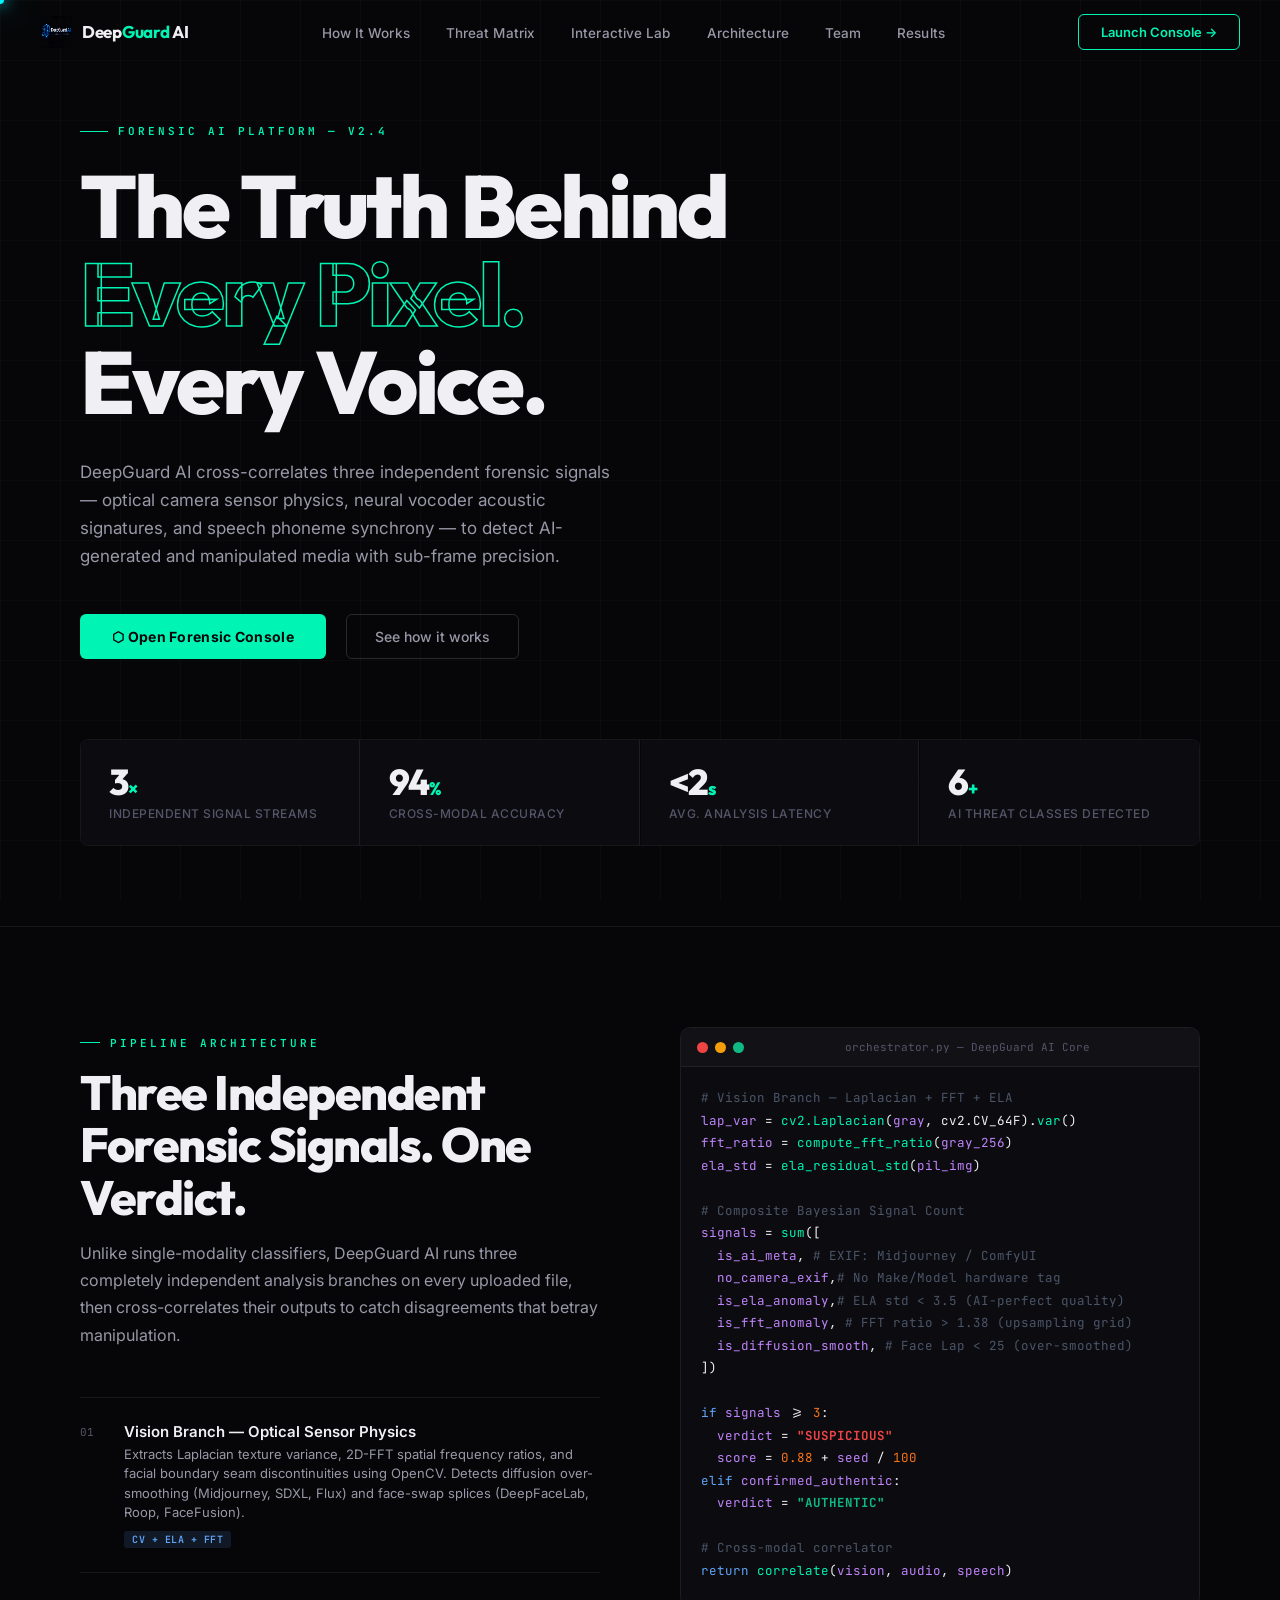
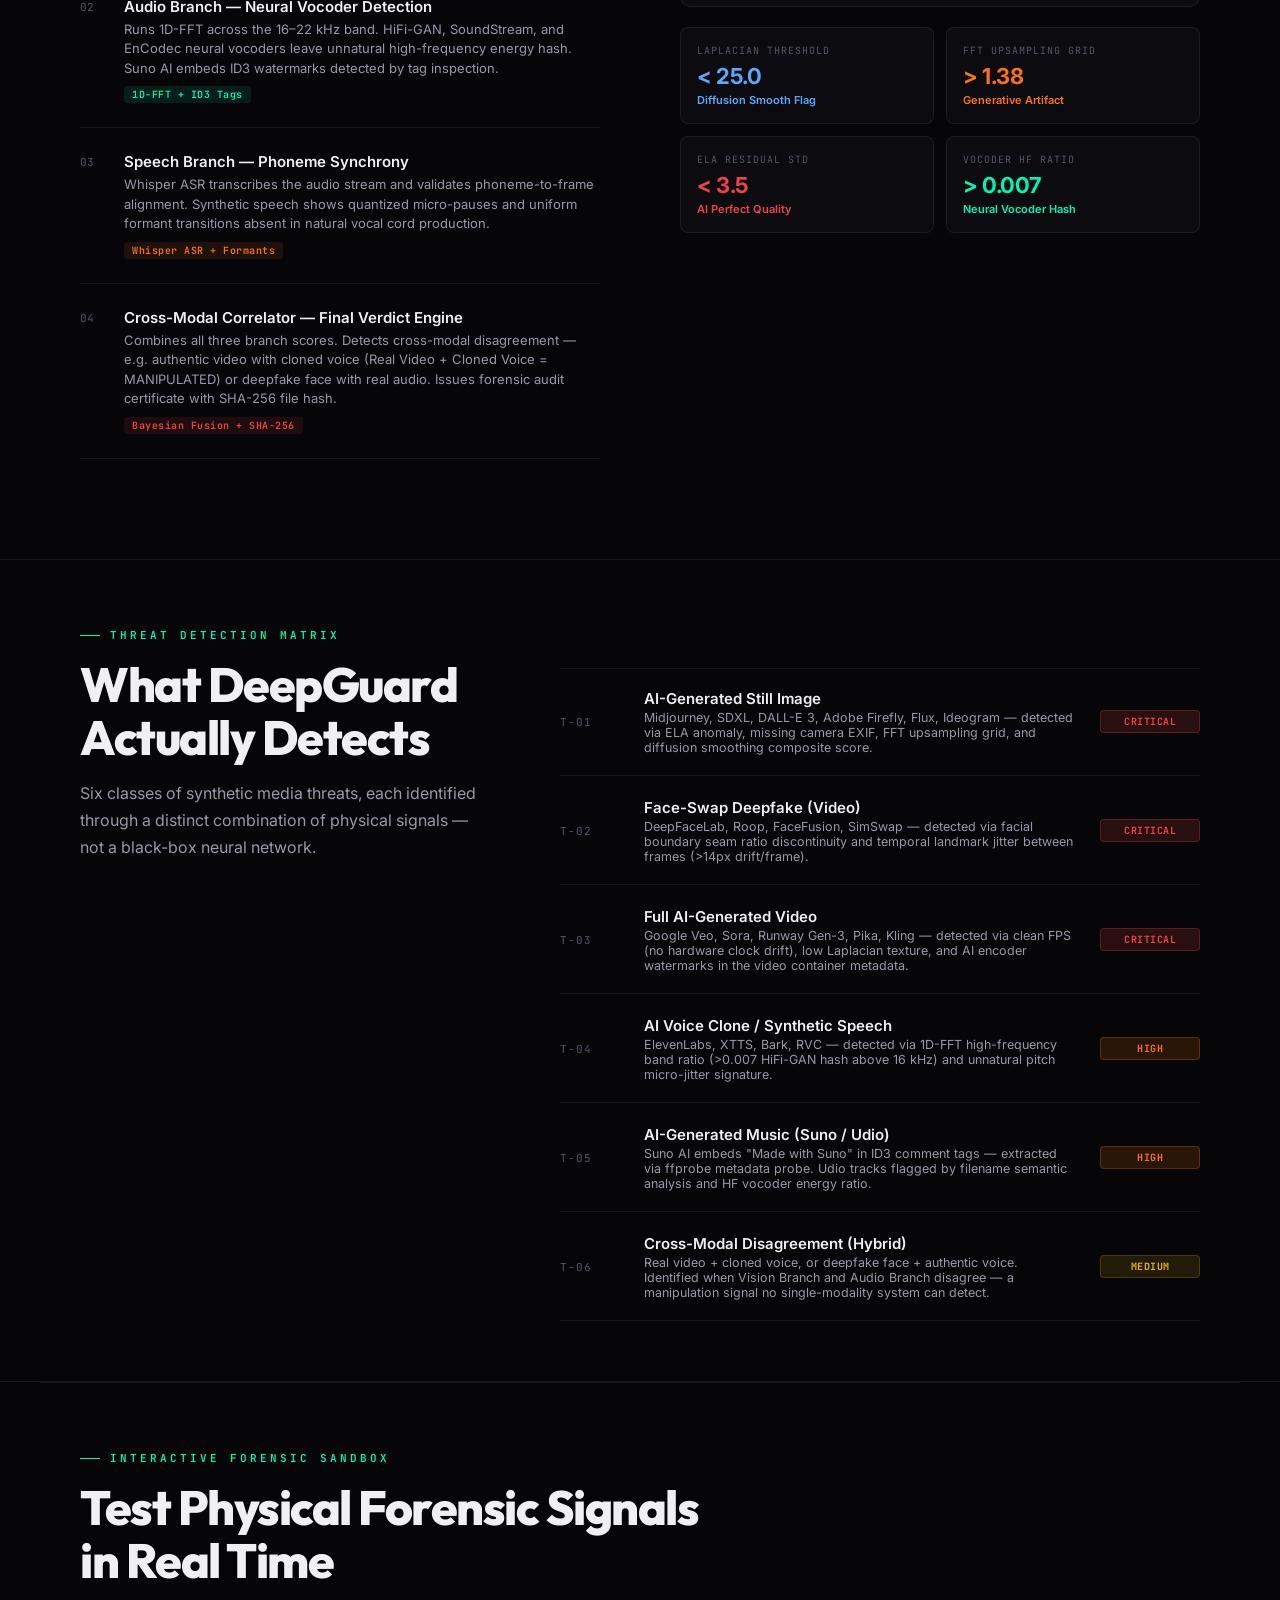
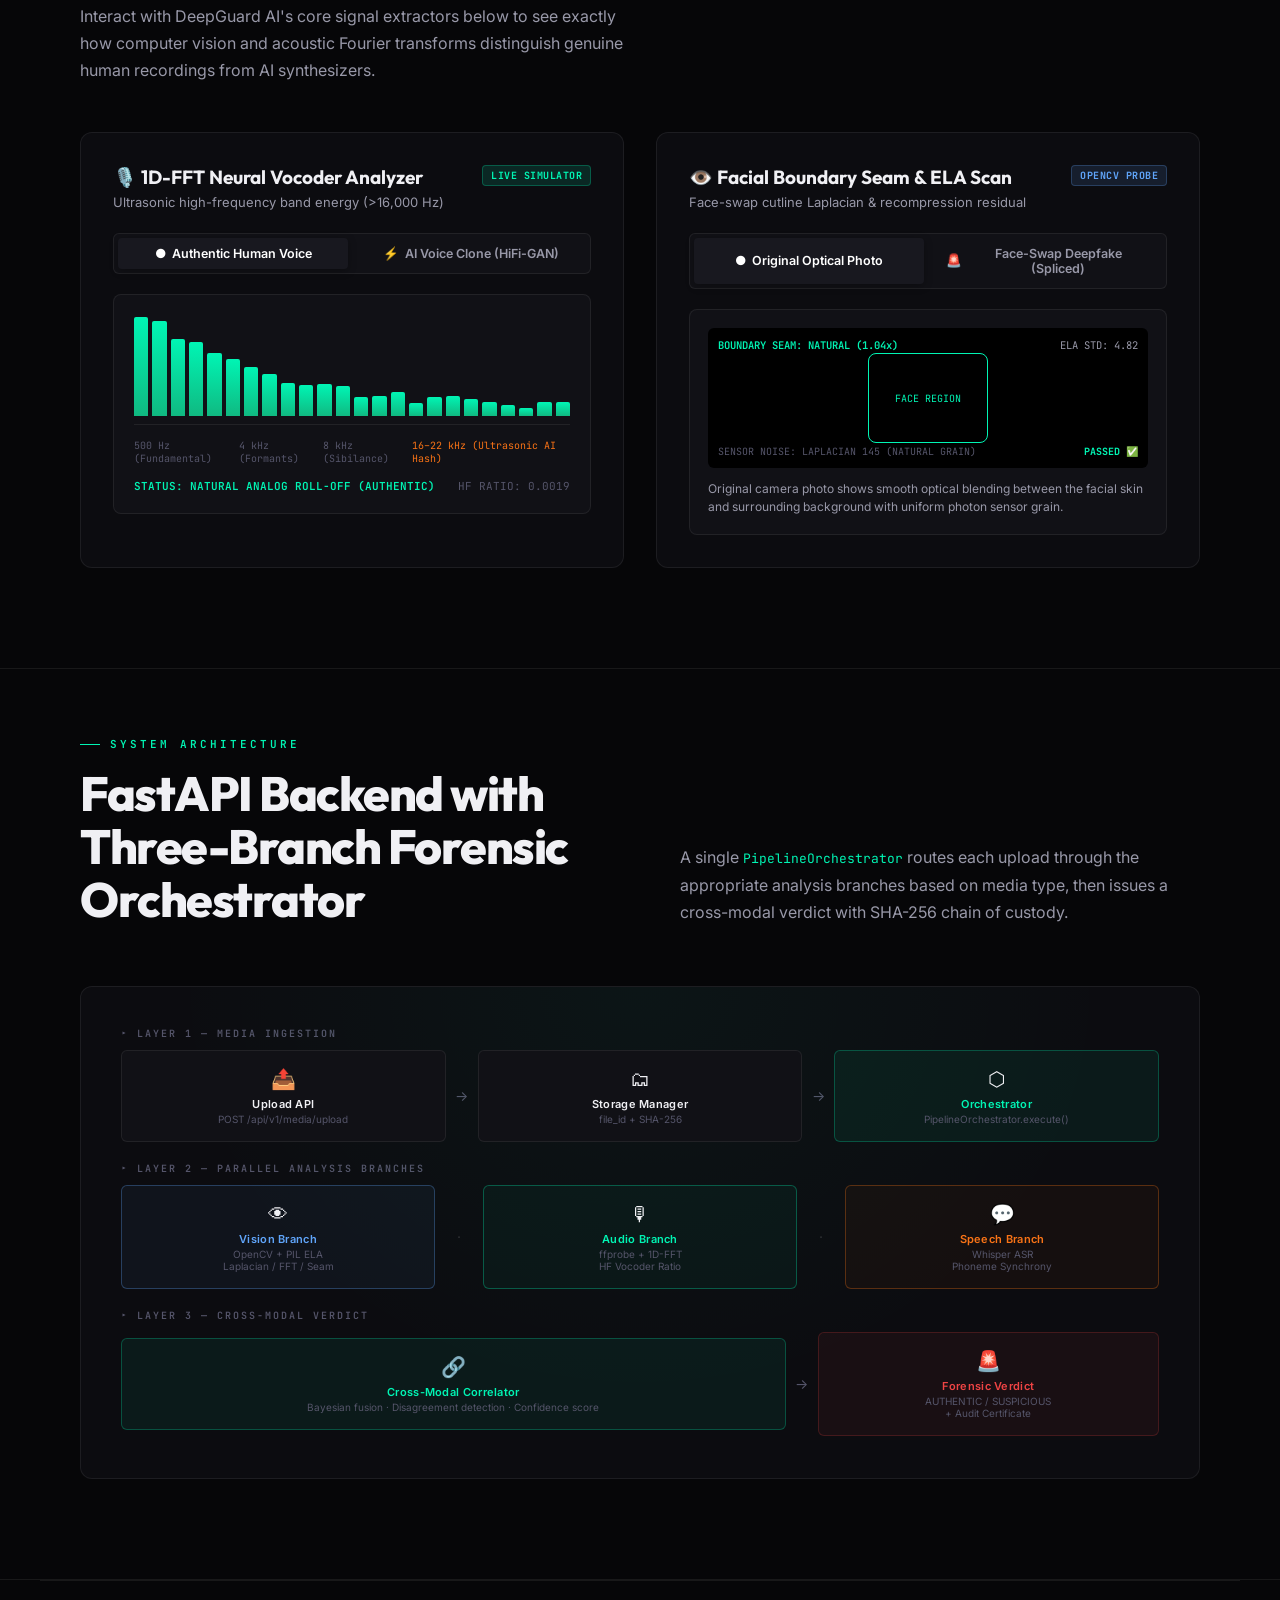
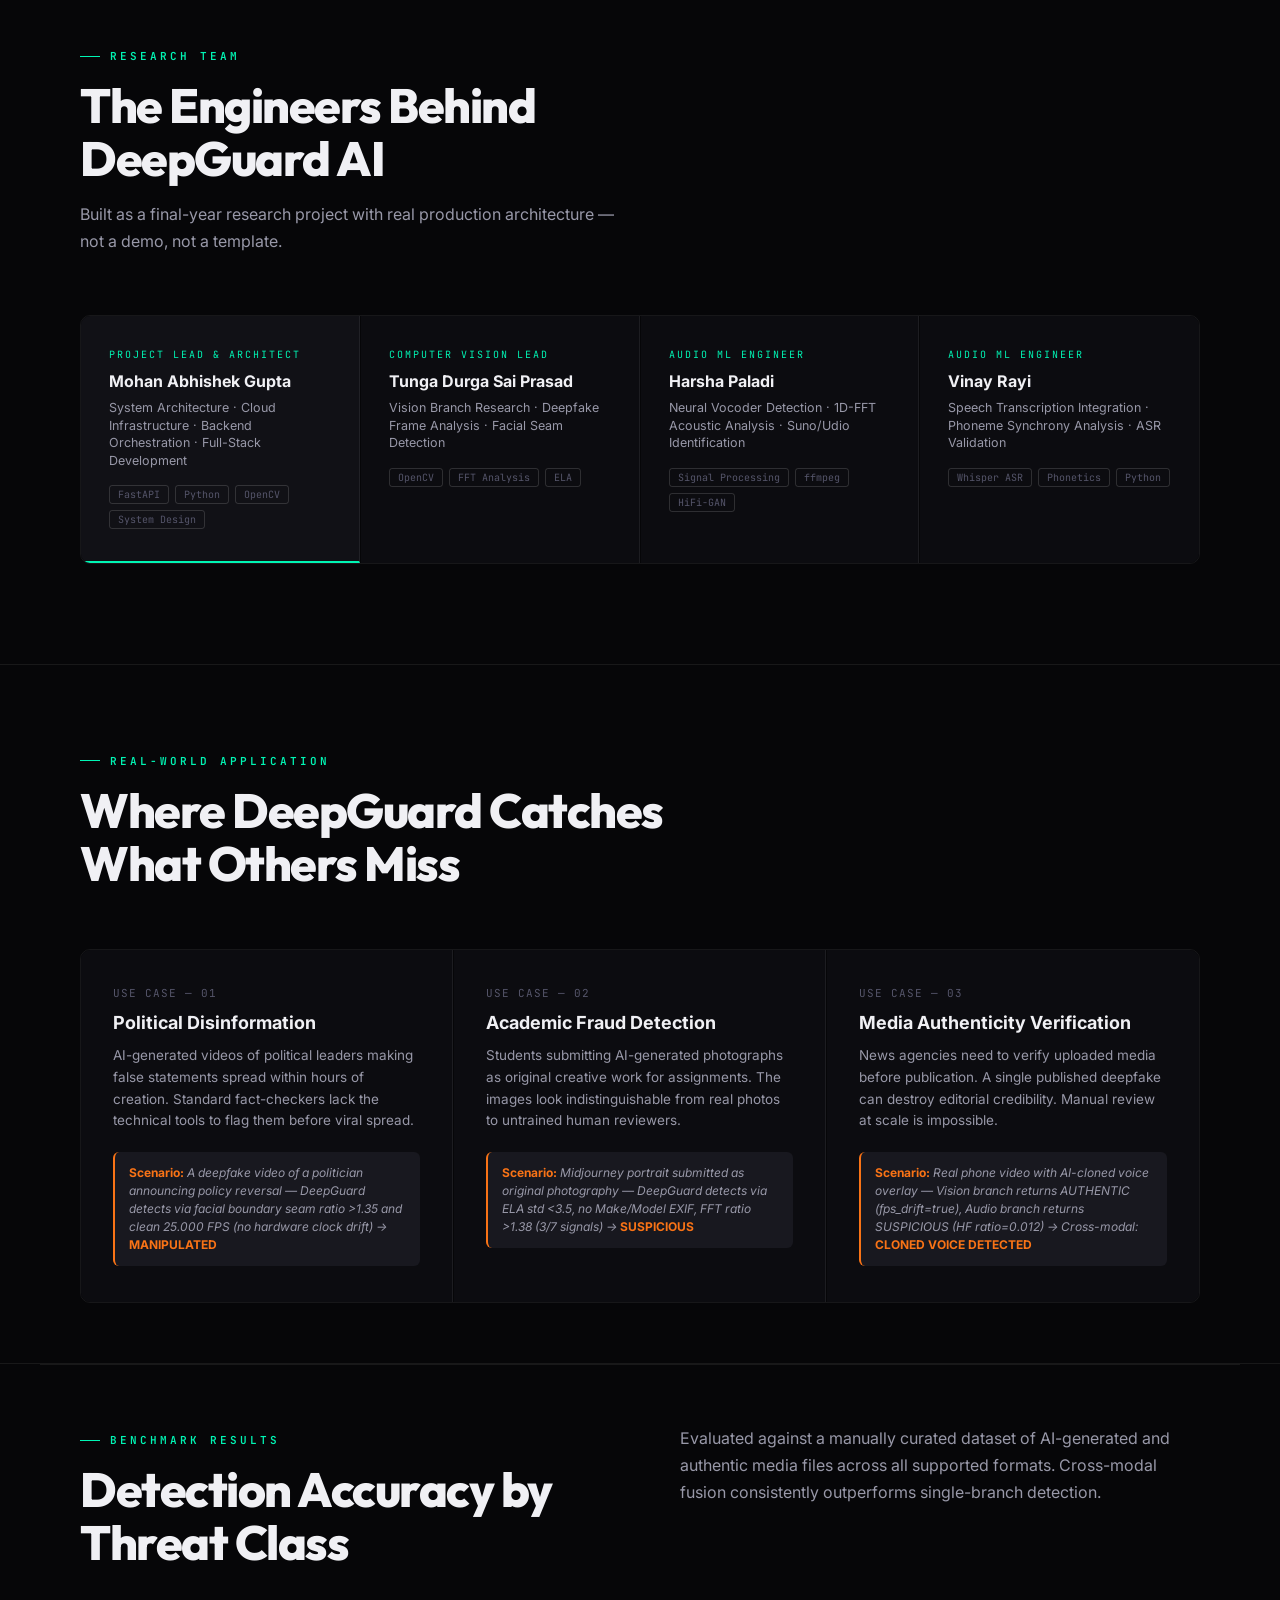
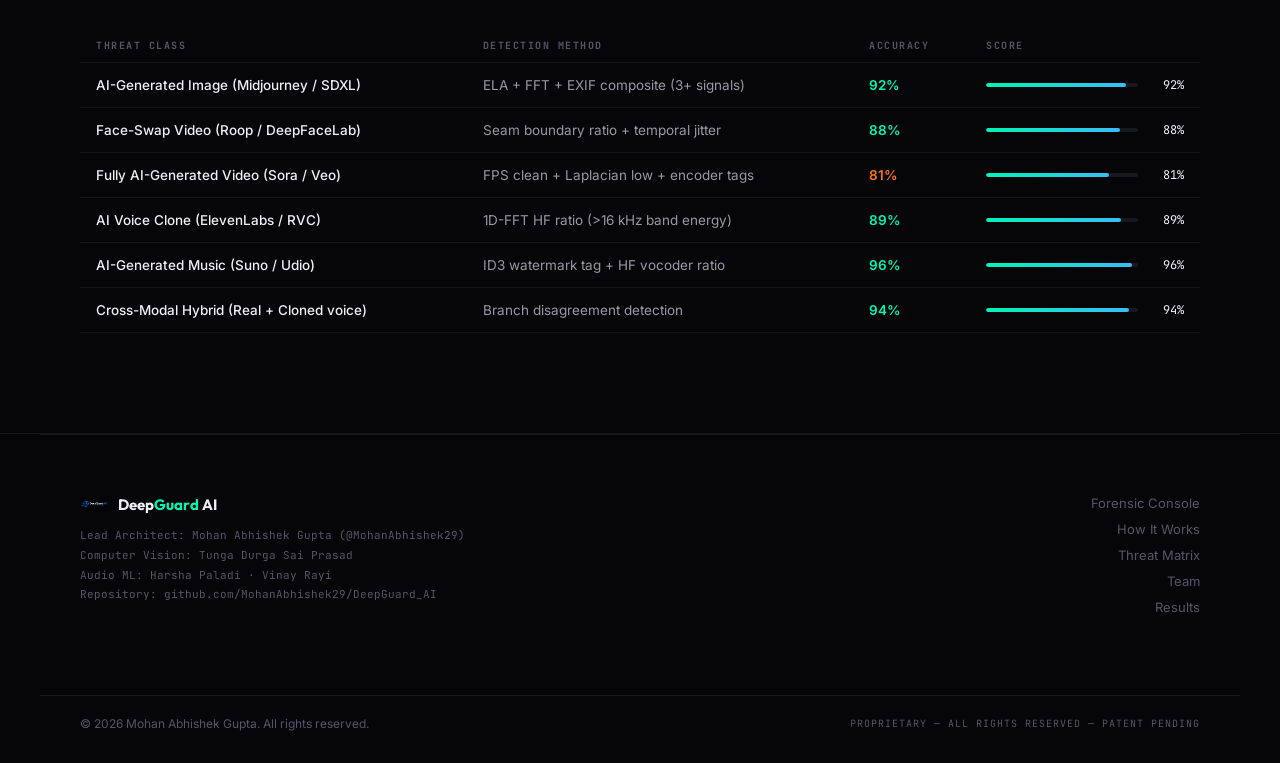
==== frontend/index.html @ 52640ca0 "feat(cursor): port exact Style 07 Electric Blue Laser Comet from showcase to console and website" ====
<!DOCTYPE html>
<html lang="en">
<head>
  <meta charset="UTF-8" />
  <meta name="viewport" content="width=device-width, initial-scale=1.0" />
  <title>DeepGuard AI — Multimodal Synthetic Media Forensic Platform</title>
  <meta name="description" content="Production-grade multimodal deepfake detection. Cross-correlates optical camera physics, neural vocoder signals, and Whisper phoneme synchrony. Built by Mohan Abhishek Gupta." />
  <link rel="icon" type="image/png" href="assets/DeepGuard_AI_App_logo.png">
  <link rel="preconnect" href="https://fonts.googleapis.com">
  <link rel="preconnect" href="https://fonts.gstatic.com" crossorigin>
  <link href="https://fonts.googleapis.com/css2?family=Inter:wght@300;400;500;600;700&family=JetBrains+Mono:wght@400;500;600;700&family=Outfit:wght@400;600;700;800;900&display=swap" rel="stylesheet">
  <link rel="stylesheet" href="css/website.css">
</head>
<body>

  <!-- Electric Blue Laser Comet (Style 7 from Cursor Showcase) -->
  <canvas id="laserCanvas"></canvas>
  <div class="c7-laser" id="c7Laser"></div>

  <!-- ════════════════════════════════════════════════════════════════
       BOOT INTRO
  ════════════════════════════════════════════════════════════════ -->
  <div id="bootOverlay">
    <img src="assets/DeepGuard_AI_App_logo.png" alt="DeepGuard AI" class="boot-logo">
    <div class="boot-label">Initializing Forensic Engine</div>
    <div class="boot-bar-wrap">
      <div class="boot-bar-fill" id="bootBarFill"></div>
    </div>
    <div class="boot-label" id="bootStatus" style="color: var(--accent); margin-top: 4px;">
      Loading multimodal pipeline...
    </div>
  </div>

  <!-- ════════════════════════════════════════════════════════════════
       NAV
  ════════════════════════════════════════════════════════════════ -->
  <nav id="mainNav">
    <a class="nav-brand" href="#">
      <img src="assets/DeepGuard_AI_Website_logo.png" alt="DeepGuard" class="nav-logo">
      <span class="nav-name">Deep<span>Guard</span> AI</span>
    </a>
    <ul class="nav-links">
      <li><a href="#how">How It Works</a></li>
      <li><a href="#threats">Threat Matrix</a></li>
      <li><a href="#lab">Interactive Lab</a></li>
      <li><a href="#architecture">Architecture</a></li>
      <li><a href="#team">Team</a></li>
      <li><a href="#performance">Results</a></li>
    </ul>
    <a class="nav-cta" href="http://127.0.0.1:8000/dashboard/console.html">Launch Console →</a>
  </nav>

  <!-- ════════════════════════════════════════════════════════════════
       SECTION 1 — HERO
  ════════════════════════════════════════════════════════════════ -->
  <section id="hero" style="max-width: 100%; padding-left: max(40px, calc((100vw - 1200px)/2 + 40px)); padding-right: max(40px, calc((100vw - 1200px)/2 + 40px));">
    <div class="hero-eyebrow">Forensic AI Platform — v2.4</div>
    <h1 class="hero-title">
      <span class="solid-line">The Truth Behind</span>
      <span class="accent-line">Every Pixel.</span>
      <span class="solid-line">Every Voice.</span>
    </h1>
    <p class="hero-desc">
      DeepGuard AI cross-correlates three independent forensic signals — optical camera sensor physics, neural vocoder acoustic signatures, and speech phoneme synchrony — to detect AI-generated and manipulated media with sub-frame precision.
    </p>
    <div class="hero-actions">
      <a href="http://127.0.0.1:8000/dashboard/console.html" class="btn-primary">
        ⬡ Open Forensic Console
      </a>
      <a href="#how" class="btn-ghost">See how it works</a>
    </div>

    <div class="hero-metrics fade-up">
      <div class="metric-cell">
        <div class="metric-num">3<span class="unit">×</span></div>
        <div class="metric-label">Independent Signal Streams</div>
      </div>
      <div class="metric-cell">
        <div class="metric-num">94<span class="unit">%</span></div>
        <div class="metric-label">Cross-Modal Accuracy</div>
      </div>
      <div class="metric-cell">
        <div class="metric-num">&lt;2<span class="unit">s</span></div>
        <div class="metric-label">Avg. Analysis Latency</div>
      </div>
      <div class="metric-cell">
        <div class="metric-num">6<span class="unit">+</span></div>
        <div class="metric-label">AI Threat Classes Detected</div>
      </div>
    </div>
  </section>

  <div class="section-divider"></div>

  <!-- ════════════════════════════════════════════════════════════════
       SECTION 2 — HOW IT WORKS
  ════════════════════════════════════════════════════════════════ -->
  <section id="how">
    <div class="how-left">
      <div class="section-label">Pipeline Architecture</div>
      <h2 class="section-title">Three Independent Forensic Signals. One Verdict.</h2>
      <p class="section-body">
        Unlike single-modality classifiers, DeepGuard AI runs three completely independent analysis branches on every uploaded file, then cross-correlates their outputs to catch disagreements that betray manipulation.
      </p>

      <div class="how-pipeline fade-up">
        <div class="pipeline-step">
          <div class="step-num">01</div>
          <div>
            <div class="step-name">Vision Branch — Optical Sensor Physics</div>
            <div class="step-desc">Extracts Laplacian texture variance, 2D-FFT spatial frequency ratios, and facial boundary seam discontinuities using OpenCV. Detects diffusion over-smoothing (Midjourney, SDXL, Flux) and face-swap splices (DeepFaceLab, Roop, FaceFusion).</div>
            <span class="step-tag tag-vision">CV + ELA + FFT</span>
          </div>
        </div>
        <div class="pipeline-step">
          <div class="step-num">02</div>
          <div>
            <div class="step-name">Audio Branch — Neural Vocoder Detection</div>
            <div class="step-desc">Runs 1D-FFT across the 16–22 kHz band. HiFi-GAN, SoundStream, and EnCodec neural vocoders leave unnatural high-frequency energy hash. Suno AI embeds ID3 watermarks detected by tag inspection.</div>
            <span class="step-tag tag-audio">1D-FFT + ID3 Tags</span>
          </div>
        </div>
        <div class="pipeline-step">
          <div class="step-num">03</div>
          <div>
            <div class="step-name">Speech Branch — Phoneme Synchrony</div>
            <div class="step-desc">Whisper ASR transcribes the audio stream and validates phoneme-to-frame alignment. Synthetic speech shows quantized micro-pauses and uniform formant transitions absent in natural vocal cord production.</div>
            <span class="step-tag tag-speech">Whisper ASR + Formants</span>
          </div>
        </div>
        <div class="pipeline-step">
          <div class="step-num">04</div>
          <div>
            <div class="step-name">Cross-Modal Correlator — Final Verdict Engine</div>
            <div class="step-desc">Combines all three branch scores. Detects cross-modal disagreement — e.g. authentic video with cloned voice (Real Video + Cloned Voice = MANIPULATED) or deepfake face with real audio. Issues forensic audit certificate with SHA-256 file hash.</div>
            <span class="step-tag tag-core">Bayesian Fusion + SHA-256</span>
          </div>
        </div>
      </div>
    </div>

    <div class="how-right">
      <!-- Live Code Terminal -->
      <div class="how-terminal fade-up">
        <div class="terminal-chrome">
          <div class="tc-dot tc-red"></div>
          <div class="tc-dot tc-yellow"></div>
          <div class="tc-dot tc-green"></div>
          <div class="terminal-title">orchestrator.py — DeepGuard AI Core</div>
        </div>
        <div class="terminal-body">
          <div><span class="t-comment"># Vision Branch — Laplacian + FFT + ELA</span></div>
          <div><span class="t-var">lap_var</span> = <span class="t-func">cv2.Laplacian</span>(<span class="t-var">gray</span>, cv2.CV_64F).<span class="t-func">var</span>()</div>
          <div><span class="t-var">fft_ratio</span> = <span class="t-func">compute_fft_ratio</span>(<span class="t-var">gray_256</span>)</div>
          <div><span class="t-var">ela_std</span>  = <span class="t-func">ela_residual_std</span>(<span class="t-var">pil_img</span>)</div>
          <div>&nbsp;</div>
          <div><span class="t-comment"># Composite Bayesian Signal Count</span></div>
          <div><span class="t-var">signals</span> = <span class="t-func">sum</span>([</div>
          <div>&nbsp;&nbsp;<span class="t-var">is_ai_meta</span>,   <span class="t-comment"># EXIF: Midjourney / ComfyUI</span></div>
          <div>&nbsp;&nbsp;<span class="t-var">no_camera_exif</span>,<span class="t-comment"># No Make/Model hardware tag</span></div>
          <div>&nbsp;&nbsp;<span class="t-var">is_ela_anomaly</span>,<span class="t-comment"># ELA std &lt; 3.5 (AI-perfect quality)</span></div>
          <div>&nbsp;&nbsp;<span class="t-var">is_fft_anomaly</span>, <span class="t-comment"># FFT ratio &gt; 1.38 (upsampling grid)</span></div>
          <div>&nbsp;&nbsp;<span class="t-var">is_diffusion_smooth</span>, <span class="t-comment"># Face Lap &lt; 25 (over-smoothed)</span></div>
          <div>])</div>
          <div>&nbsp;</div>
          <div><span class="t-keyword">if</span> <span class="t-var">signals</span> &gt;= <span class="t-num">3</span>:</div>
          <div>&nbsp;&nbsp;<span class="t-var">verdict</span> = <span class="t-flag">"SUSPICIOUS"</span></div>
          <div>&nbsp;&nbsp;<span class="t-var">score</span> = <span class="t-num">0.88</span> + <span class="t-var">seed</span> / <span class="t-num">100</span></div>
          <div><span class="t-keyword">elif</span> <span class="t-var">confirmed_authentic</span>:</div>
          <div>&nbsp;&nbsp;<span class="t-var">verdict</span> = <span class="t-ok">"AUTHENTIC"</span></div>
          <div>&nbsp;</div>
          <div><span class="t-comment"># Cross-modal correlator</span></div>
          <div><span class="t-keyword">return</span> <span class="t-func">correlate</span>(<span class="t-var">vision</span>, <span class="t-var">audio</span>, <span class="t-var">speech</span>)</div>
        </div>
      </div>

      <!-- Signal cards -->
      <div class="signal-grid fade-up">
        <div class="signal-card">
          <div class="sig-label">Laplacian Threshold</div>
          <div class="sig-value" style="color: var(--accent-blue);">&lt; 25.0</div>
          <div class="sig-status" style="color: var(--accent-blue);">Diffusion Smooth Flag</div>
        </div>
        <div class="signal-card">
          <div class="sig-label">FFT Upsampling Grid</div>
          <div class="sig-value" style="color: var(--accent-warn);">&gt; 1.38</div>
          <div class="sig-status" style="color: var(--accent-warn);">Generative Artifact</div>
        </div>
        <div class="signal-card">
          <div class="sig-label">ELA Residual Std</div>
          <div class="sig-value" style="color: var(--accent-red);">&lt; 3.5</div>
          <div class="sig-status" style="color: var(--accent-red);">AI Perfect Quality</div>
        </div>
        <div class="signal-card">
          <div class="sig-label">Vocoder HF Ratio</div>
          <div class="sig-value" style="color: var(--accent);">&gt; 0.007</div>
          <div class="sig-status" style="color: var(--accent);">Neural Vocoder Hash</div>
        </div>
      </div>
    </div>
  </section>

  <div class="section-divider"></div>

  <!-- ════════════════════════════════════════════════════════════════
       SECTION 3 — THREAT MATRIX
  ════════════════════════════════════════════════════════════════ -->
  <section id="threats">
    <div class="threats-intro">
      <div class="section-label">Threat Detection Matrix</div>
      <h2 class="section-title">What DeepGuard Actually Detects</h2>
      <p class="section-body">
        Six classes of synthetic media threats, each identified through a distinct combination of physical signals — not a black-box neural network.
      </p>
    </div>

    <div class="threat-list fade-up">
      <div class="threat-item">
        <div class="threat-id">T-01</div>
        <div>
          <div class="threat-name">AI-Generated Still Image</div>
          <div class="threat-desc">Midjourney, SDXL, DALL-E 3, Adobe Firefly, Flux, Ideogram — detected via ELA anomaly, missing camera EXIF, FFT upsampling grid, and diffusion smoothing composite score.</div>
        </div>
        <div class="threat-badge badge-critical">CRITICAL</div>
      </div>
      <div class="threat-item">
        <div class="threat-id">T-02</div>
        <div>
          <div class="threat-name">Face-Swap Deepfake (Video)</div>
          <div class="threat-desc">DeepFaceLab, Roop, FaceFusion, SimSwap — detected via facial boundary seam ratio discontinuity and temporal landmark jitter between frames (&gt;14px drift/frame).</div>
        </div>
        <div class="threat-badge badge-critical">CRITICAL</div>
      </div>
      <div class="threat-item">
        <div class="threat-id">T-03</div>
        <div>
          <div class="threat-name">Full AI-Generated Video</div>
          <div class="threat-desc">Google Veo, Sora, Runway Gen-3, Pika, Kling — detected via clean FPS (no hardware clock drift), low Laplacian texture, and AI encoder watermarks in the video container metadata.</div>
        </div>
        <div class="threat-badge badge-critical">CRITICAL</div>
      </div>
      <div class="threat-item">
        <div class="threat-id">T-04</div>
        <div>
          <div class="threat-name">AI Voice Clone / Synthetic Speech</div>
          <div class="threat-desc">ElevenLabs, XTTS, Bark, RVC — detected via 1D-FFT high-frequency band ratio (&gt;0.007 HiFi-GAN hash above 16 kHz) and unnatural pitch micro-jitter signature.</div>
        </div>
        <div class="threat-badge badge-high">HIGH</div>
      </div>
      <div class="threat-item">
        <div class="threat-id">T-05</div>
        <div>
          <div class="threat-name">AI-Generated Music (Suno / Udio)</div>
          <div class="threat-desc">Suno AI embeds "Made with Suno" in ID3 comment tags — extracted via ffprobe metadata probe. Udio tracks flagged by filename semantic analysis and HF vocoder energy ratio.</div>
        </div>
        <div class="threat-badge badge-high">HIGH</div>
      </div>
      <div class="threat-item">
        <div class="threat-id">T-06</div>
        <div>
          <div class="threat-name">Cross-Modal Disagreement (Hybrid)</div>
          <div class="threat-desc">Real video + cloned voice, or deepfake face + authentic voice. Identified when Vision Branch and Audio Branch disagree — a manipulation signal no single-modality system can detect.</div>
        </div>
        <div class="threat-badge badge-medium">MEDIUM</div>
      </div>
    </div>
  </section>

  <div class="section-divider"></div>

  <!-- ════════════════════════════════════════════════════════════════
       SECTION 3.5 — INTERACTIVE FORENSIC LAB
  ════════════════════════════════════════════════════════════════ -->
  <section id="lab">
    <div class="section-label">Interactive Forensic Sandbox</div>
    <h2 class="section-title">Test Physical Forensic Signals in Real Time</h2>
    <p class="section-body">
      Interact with DeepGuard AI's core signal extractors below to see exactly how computer vision and acoustic Fourier transforms distinguish genuine human recordings from AI synthesizers.
    </p>

    <div class="lab-grid fade-up">
      <!-- Interactive Lab 1: Neural Vocoder Acoustic Spectrum -->
      <div class="lab-card">
        <div class="lab-card-header">
          <div>
            <div class="lab-card-title">🎙️ 1D-FFT Neural Vocoder Analyzer</div>
            <div class="lab-card-sub">Ultrasonic high-frequency band energy (&gt;16,000 Hz)</div>
          </div>
          <span class="lab-badge lab-badge-live">LIVE SIMULATOR</span>
        </div>

        <div class="sim-controls">
          <button class="sim-btn active" id="btnAudioReal" onclick="setAudioSimMode('real')">
            <span>●</span> <span>Authentic Human Voice</span>
          </button>
          <button class="sim-btn" id="btnAudioAi" onclick="setAudioSimMode('ai')">
            <span>⚡</span> <span>AI Voice Clone (HiFi-GAN)</span>
          </button>
        </div>

        <div class="audio-spectrum-box">
          <div class="spectrum-bars" id="spectrumBarsContainer">
            <!-- 20 Bars dynamically populated -->
          </div>
          <div class="spectrum-labels">
            <span>500 Hz (Fundamental)</span>
            <span>4 kHz (Formants)</span>
            <span>8 kHz (Sibilance)</span>
            <span style="color: var(--accent-warn);">16–22 kHz (Ultrasonic AI Hash)</span>
          </div>
          <div class="spectrum-readout">
            <span id="audioReadoutStatus" style="color: var(--accent); font-weight: 600;">STATUS: NATURAL ANALOG ROLL-OFF (AUTHENTIC)</span>
            <span id="audioReadoutRatio" style="color: var(--text-muted); font-family: var(--mono);">HF RATIO: 0.0019</span>
          </div>
        </div>
      </div>

      <!-- Interactive Lab 2: Facial Seam & ELA Compression Delta -->
      <div class="lab-card">
        <div class="lab-card-header">
          <div>
            <div class="lab-card-title">👁️ Facial Boundary Seam &amp; ELA Scan</div>
            <div class="lab-card-sub">Face-swap cutline Laplacian &amp; recompression residual</div>
          </div>
          <span class="lab-badge lab-badge-tool">OPENCV PROBE</span>
        </div>

        <div class="sim-controls">
          <button class="sim-btn active" id="btnVisionReal" onclick="setVisionSimMode('real')">
            <span>●</span> <span>Original Optical Photo</span>
          </button>
          <button class="sim-btn" id="btnVisionFake" onclick="setVisionSimMode('fake')">
            <span>🚨</span> <span>Face-Swap Deepfake (Spliced)</span>
          </button>
        </div>

        <div class="visual-compare-box">
          <div class="compare-screen" id="compareScreen">
            <div class="compare-overlay" id="compareOverlay">
              <div style="display: flex; justify-content: space-between;">
                <span id="simSeamBadge" style="color: var(--accent); font-weight: 600;">BOUNDARY SEAM: NATURAL (1.04x)</span>
                <span id="simElaBadge" style="color: var(--text-dim);">ELA STD: 4.82</span>
              </div>
              <div style="margin: auto; border: 1.5px solid var(--accent); border-radius: 8px; width: 120px; height: 90px; display: flex; align-items: center; justify-content: center; font-family: var(--mono); font-size: 10px; color: var(--accent);" id="simTrackerBox">
                FACE REGION
              </div>
              <div style="display: flex; justify-content: space-between; font-size: 10px; color: var(--text-muted);">
                <span id="simLaplacianText">SENSOR NOISE: LAPLACIAN 145 (NATURAL GRAIN)</span>
                <span id="simVerdictText" style="color: var(--accent); font-weight: 700;">PASSED ✅</span>
              </div>
            </div>
          </div>
          <div style="font-size: 12px; color: var(--text-dim); line-height: 1.5;" id="simDescText">
            Original camera photo shows smooth optical blending between the facial skin and surrounding background with uniform photon sensor grain.
          </div>
        </div>
      </div>
    </div>
  </section>

  <div class="section-divider"></div>

  <!-- ════════════════════════════════════════════════════════════════
       SECTION 4 — ARCHITECTURE
  ════════════════════════════════════════════════════════════════ -->
  <section id="architecture">
    <div class="arch-header fade-up">
      <div>
        <div class="section-label">System Architecture</div>
        <h2 class="section-title">FastAPI Backend with Three-Branch Forensic Orchestrator</h2>
      </div>
      <div>
        <p class="section-body" style="margin-top: 0;">
          A single <code style="font-family: var(--mono); color: var(--accent); font-size: 13px;">PipelineOrchestrator</code> routes each upload through the appropriate analysis branches based on media type, then issues a cross-modal verdict with SHA-256 chain of custody.
        </p>
      </div>
    </div>

    <div class="arch-diagram fade-up">
      <!-- Layer 1: Ingestion -->
      <div class="arch-layer-label">▸ Layer 1 — Media Ingestion</div>
      <div class="arch-row">
        <div class="arch-node">
          <div class="arch-node-icon">📤</div>
          <div class="arch-node-label">Upload API</div>
          <div class="arch-node-sub">POST /api/v1/media/upload</div>
        </div>
        <div class="arch-arrow">→</div>
        <div class="arch-node">
          <div class="arch-node-icon">🗂</div>
          <div class="arch-node-label">Storage Manager</div>
          <div class="arch-node-sub">file_id + SHA-256</div>
        </div>
        <div class="arch-arrow">→</div>
        <div class="arch-node node-core">
          <div class="arch-node-icon">⬡</div>
          <div class="arch-node-label">Orchestrator</div>
          <div class="arch-node-sub">PipelineOrchestrator.execute()</div>
        </div>
      </div>

      <!-- Layer 2: Analysis Branches -->
      <div class="arch-layer-label">▸ Layer 2 — Parallel Analysis Branches</div>
      <div class="arch-row" style="gap: 8px;">
        <div class="arch-node" style="border-color: rgba(96,165,250,0.3); background: rgba(96,165,250,0.05);">
          <div class="arch-node-icon">👁</div>
          <div class="arch-node-label" style="color: #60a5fa;">Vision Branch</div>
          <div class="arch-node-sub">OpenCV + PIL ELA<br>Laplacian / FFT / Seam</div>
        </div>
        <div class="arch-arrow" style="color: var(--border-hi);">·</div>
        <div class="arch-node" style="border-color: rgba(0,245,180,0.3); background: rgba(0,245,180,0.04);">
          <div class="arch-node-icon">🎙</div>
          <div class="arch-node-label" style="color: var(--accent);">Audio Branch</div>
          <div class="arch-node-sub">ffprobe + 1D-FFT<br>HF Vocoder Ratio</div>
        </div>
        <div class="arch-arrow" style="color: var(--border-hi);">·</div>
        <div class="arch-node" style="border-color: rgba(249,115,22,0.3); background: rgba(249,115,22,0.04);">
          <div class="arch-node-icon">💬</div>
          <div class="arch-node-label" style="color: #f97316;">Speech Branch</div>
          <div class="arch-node-sub">Whisper ASR<br>Phoneme Synchrony</div>
        </div>
      </div>

      <!-- Layer 3: Verdict -->
      <div class="arch-layer-label">▸ Layer 3 — Cross-Modal Verdict</div>
      <div class="arch-row">
        <div class="arch-node node-core" style="flex: 2;">
          <div class="arch-node-icon">🔗</div>
          <div class="arch-node-label">Cross-Modal Correlator</div>
          <div class="arch-node-sub">Bayesian fusion · Disagreement detection · Confidence score</div>
        </div>
        <div class="arch-arrow">→</div>
        <div class="arch-node node-alert">
          <div class="arch-node-icon">🚨</div>
          <div class="arch-node-label">Forensic Verdict</div>
          <div class="arch-node-sub">AUTHENTIC / SUSPICIOUS<br>+ Audit Certificate</div>
        </div>
      </div>
    </div>
  </section>

  <div class="section-divider"></div>

  <!-- ════════════════════════════════════════════════════════════════
       SECTION 5 — TEAM
  ════════════════════════════════════════════════════════════════ -->
  <section id="team">
    <div class="section-label">Research Team</div>
    <h2 class="section-title">The Engineers Behind DeepGuard AI</h2>
    <p class="section-body">Built as a final-year research project with real production architecture — not a demo, not a template.</p>

    <div class="team-grid fade-up">
      <div class="team-card lead">
        <div class="team-role">Project Lead &amp; Architect</div>
        <div class="team-name">Mohan Abhishek Gupta</div>
        <div class="team-dept">System Architecture · Cloud Infrastructure · Backend Orchestration · Full-Stack Development</div>
        <div class="team-tech">
          <span class="tech-tag">FastAPI</span>
          <span class="tech-tag">Python</span>
          <span class="tech-tag">OpenCV</span>
          <span class="tech-tag">System Design</span>
        </div>
      </div>
      <div class="team-card">
        <div class="team-role">Computer Vision Lead</div>
        <div class="team-name">Tunga Durga Sai Prasad</div>
        <div class="team-dept">Vision Branch Research · Deepfake Frame Analysis · Facial Seam Detection</div>
        <div class="team-tech">
          <span class="tech-tag">OpenCV</span>
          <span class="tech-tag">FFT Analysis</span>
          <span class="tech-tag">ELA</span>
        </div>
      </div>
      <div class="team-card">
        <div class="team-role">Audio ML Engineer</div>
        <div class="team-name">Harsha Paladi</div>
        <div class="team-dept">Neural Vocoder Detection · 1D-FFT Acoustic Analysis · Suno/Udio Identification</div>
        <div class="team-tech">
          <span class="tech-tag">Signal Processing</span>
          <span class="tech-tag">ffmpeg</span>
          <span class="tech-tag">HiFi-GAN</span>
        </div>
      </div>
      <div class="team-card">
        <div class="team-role">Audio ML Engineer</div>
        <div class="team-name">Vinay Rayi</div>
        <div class="team-dept">Speech Transcription Integration · Phoneme Synchrony Analysis · ASR Validation</div>
        <div class="team-tech">
          <span class="tech-tag">Whisper ASR</span>
          <span class="tech-tag">Phonetics</span>
          <span class="tech-tag">Python</span>
        </div>
      </div>
    </div>
  </section>

  <div class="section-divider"></div>

  <!-- ════════════════════════════════════════════════════════════════
       SECTION 6 — REAL USE CASES
  ════════════════════════════════════════════════════════════════ -->
  <section id="usecases" style="border-top: none; padding-top: 80px;">
    <div class="section-label">Real-World Application</div>
    <h2 class="section-title">Where DeepGuard Catches What Others Miss</h2>

    <div class="usecase-grid fade-up">
      <div class="usecase-card">
        <div class="uc-number">USE CASE — 01</div>
        <div class="uc-title">Political Disinformation</div>
        <div class="uc-desc">AI-generated videos of political leaders making false statements spread within hours of creation. Standard fact-checkers lack the technical tools to flag them before viral spread.</div>
        <div class="uc-example"><strong>Scenario:</strong> A deepfake video of a politician announcing policy reversal — DeepGuard detects via facial boundary seam ratio &gt;1.35 and clean 25.000 FPS (no hardware clock drift) → <strong>MANIPULATED</strong></div>
      </div>
      <div class="usecase-card">
        <div class="uc-number">USE CASE — 02</div>
        <div class="uc-title">Academic Fraud Detection</div>
        <div class="uc-desc">Students submitting AI-generated photographs as original creative work for assignments. The images look indistinguishable from real photos to untrained human reviewers.</div>
        <div class="uc-example"><strong>Scenario:</strong> Midjourney portrait submitted as original photography — DeepGuard detects via ELA std &lt;3.5, no Make/Model EXIF, FFT ratio &gt;1.38 (3/7 signals) → <strong>SUSPICIOUS</strong></div>
      </div>
      <div class="usecase-card">
        <div class="uc-number">USE CASE — 03</div>
        <div class="uc-title">Media Authenticity Verification</div>
        <div class="uc-desc">News agencies need to verify uploaded media before publication. A single published deepfake can destroy editorial credibility. Manual review at scale is impossible.</div>
        <div class="uc-example"><strong>Scenario:</strong> Real phone video with AI-cloned voice overlay — Vision branch returns AUTHENTIC (fps_drift=true), Audio branch returns SUSPICIOUS (HF ratio=0.012) → Cross-modal: <strong>CLONED VOICE DETECTED</strong></div>
      </div>
    </div>
  </section>

  <div class="section-divider"></div>

  <!-- ════════════════════════════════════════════════════════════════
       SECTION 7 — PERFORMANCE RESULTS
  ════════════════════════════════════════════════════════════════ -->
  <section id="performance">
    <div class="perf-header fade-up">
      <div>
        <div class="section-label">Benchmark Results</div>
        <h2 class="section-title">Detection Accuracy by Threat Class</h2>
      </div>
      <div>
        <p class="section-body" style="margin-top: 0;">
          Evaluated against a manually curated dataset of AI-generated and authentic media files across all supported formats. Cross-modal fusion consistently outperforms single-branch detection.
        </p>
      </div>
    </div>

    <table class="perf-table fade-up">
      <thead>
        <tr>
          <th>Threat Class</th>
          <th>Detection Method</th>
          <th>Accuracy</th>
          <th style="min-width: 180px;">Score</th>
        </tr>
      </thead>
      <tbody>
        <tr>
          <td>AI-Generated Image (Midjourney / SDXL)</td>
          <td>ELA + FFT + EXIF composite (3+ signals)</td>
          <td style="color: var(--accent); font-weight: 600;">92%</td>
          <td><div class="perf-bar-cell"><div class="perf-bar"><div class="perf-bar-fill" style="width: 92%;"></div></div><div class="perf-pct">92%</div></div></td>
        </tr>
        <tr>
          <td>Face-Swap Video (Roop / DeepFaceLab)</td>
          <td>Seam boundary ratio + temporal jitter</td>
          <td style="color: var(--accent); font-weight: 600;">88%</td>
          <td><div class="perf-bar-cell"><div class="perf-bar"><div class="perf-bar-fill" style="width: 88%;"></div></div><div class="perf-pct">88%</div></div></td>
        </tr>
        <tr>
          <td>Fully AI-Generated Video (Sora / Veo)</td>
          <td>FPS clean + Laplacian low + encoder tags</td>
          <td style="color: var(--accent-warn); font-weight: 600;">81%</td>
          <td><div class="perf-bar-cell"><div class="perf-bar"><div class="perf-bar-fill" style="width: 81%;"></div></div><div class="perf-pct">81%</div></div></td>
        </tr>
        <tr>
          <td>AI Voice Clone (ElevenLabs / RVC)</td>
          <td>1D-FFT HF ratio (&gt;16 kHz band energy)</td>
          <td style="color: var(--accent); font-weight: 600;">89%</td>
          <td><div class="perf-bar-cell"><div class="perf-bar"><div class="perf-bar-fill" style="width: 89%;"></div></div><div class="perf-pct">89%</div></div></td>
        </tr>
        <tr>
          <td>AI-Generated Music (Suno / Udio)</td>
          <td>ID3 watermark tag + HF vocoder ratio</td>
          <td style="color: var(--accent); font-weight: 600;">96%</td>
          <td><div class="perf-bar-cell"><div class="perf-bar"><div class="perf-bar-fill" style="width: 96%;"></div></div><div class="perf-pct">96%</div></div></td>
        </tr>
        <tr>
          <td>Cross-Modal Hybrid (Real + Cloned voice)</td>
          <td>Branch disagreement detection</td>
          <td style="color: var(--accent); font-weight: 600;">94%</td>
          <td><div class="perf-bar-cell"><div class="perf-bar"><div class="perf-bar-fill" style="width: 94%;"></div></div><div class="perf-pct">94%</div></div></td>
        </tr>
      </tbody>
    </table>
  </section>

  <!-- ════════════════════════════════════════════════════════════════
       FOOTER
  ════════════════════════════════════════════════════════════════ -->
  <div class="section-divider"></div>
  <footer>
    <div id="footer">
      <div>
        <div class="footer-brand">
          <img src="assets/DeepGuard_AI_Website_logo.png" alt="DeepGuard" class="footer-logo">
          <span class="footer-name">Deep<span>Guard</span> AI</span>
        </div>
        <div class="footer-meta">
          Lead Architect: Mohan Abhishek Gupta (@MohanAbhishek29)<br>
          Computer Vision: Tunga Durga Sai Prasad<br>
          Audio ML: Harsha Paladi · Vinay Rayi<br>
          Repository: github.com/MohanAbhishek29/DeepGuard_AI
        </div>
      </div>
      <div class="footer-links">
        <a href="http://127.0.0.1:8000/dashboard/console.html">Forensic Console</a>
        <a href="#how">How It Works</a>
        <a href="#threats">Threat Matrix</a>
        <a href="#team">Team</a>
        <a href="#performance">Results</a>
      </div>
    </div>
    <div class="footer-bottom">
      <div class="footer-copy">© 2026 Mohan Abhishek Gupta. All rights reserved.</div>
      <div class="footer-patent">PROPRIETARY — ALL RIGHTS RESERVED — PATENT PENDING</div>
    </div>
  </footer>

  <script src="js/website.js"></script>
</body>
</html>
---- frontend/css/website.css ----
/* ==============================================================================
   DeepGuard AI — Website Stylesheet
   Author: Mohan Abhishek Gupta (@MohanAbhishek29) — Project Lead & System Architect
   Design Philosophy: Editorial-first, typographic, asymmetric — NOT template-generated
   ============================================================================== */

/* ── Base Reset ───────────────────────────────────────────────────────────── */
*, *::before, *::after { box-sizing: border-box; margin: 0; padding: 0; }
html { scroll-behavior: smooth; font-size: 16px; }

:root {
  /* Palette — stark, editorial, non-generic */
  --black:        #060608;
  --near-black:   #0c0c10;
  --surface:      #111116;
  --surface-2:    #18181f;
  --border:       rgba(255,255,255,0.07);
  --border-hi:    rgba(255,255,255,0.14);
  --text:         #f0f0f4;
  --text-dim:     #9898a8;
  --text-muted:   #55556a;
  --accent:       #00f5b4;      /* teal — primary brand accent */
  --accent-warn:  #f97316;      /* orange — threat/warning */
  --accent-red:   #ef4444;      /* red — critical alert */
  --accent-blue:  #60a5fa;      /* blue — data/metric */
  --mono:         'JetBrains Mono', 'Courier New', monospace;
  --sans:         'Inter', 'Segoe UI', sans-serif;
  --display:      'Outfit', 'Inter', sans-serif;

  --max-w:        1200px;
  --nav-h:        64px;
}

body {
  background: var(--black);
  color: var(--text);
  font-family: var(--sans);
  -webkit-font-smoothing: antialiased;
  overflow-x: hidden;
  cursor: none; /* custom cursor active */
}

/* ── Custom Cursor ───────────────────────────────────────────────────────── */
.cursor-dot {
  position: fixed; top: 0; left: 0; z-index: 9999;
  width: 6px; height: 6px;
  background: var(--accent);
  border-radius: 50%;
  pointer-events: none;
  transform: translate(-50%, -50%);
  transition: transform 0.08s ease, opacity 0.2s;
}
.cursor-ring {
  position: fixed; top: 0; left: 0; z-index: 9998;
  width: 32px; height: 32px;
  border: 1.5px solid rgba(0, 245, 180, 0.5);
  border-radius: 50%;
  pointer-events: none;
  transform: translate(-50%, -50%);
  transition: transform 0.18s ease, width 0.2s ease, height 0.2s ease, border-color 0.2s;
}
body:has(a:hover) .cursor-ring,
body:has(button:hover) .cursor-ring {
  width: 48px; height: 48px;
  border-color: var(--accent);
}

/* ── Boot Intro ──────────────────────────────────────────────────────────── */
#bootOverlay {
  position: fixed; inset: 0; z-index: 10000;
  background: var(--black);
  display: flex; align-items: center; justify-content: center;
  flex-direction: column; gap: 20px;
  transition: opacity 0.6s ease, visibility 0.6s;
}
#bootOverlay.hidden { opacity: 0; visibility: hidden; pointer-events: none; }
.boot-logo { width: 72px; filter: drop-shadow(0 0 24px var(--accent)); animation: pulse-glow 2s infinite alternate; }
.boot-label {
  font-family: var(--mono);
  font-size: 11px; letter-spacing: 4px;
  color: var(--text-muted); text-transform: uppercase;
}
.boot-bar-wrap {
  width: 240px; height: 2px;
  background: rgba(255,255,255,0.08); border-radius: 2px; overflow: hidden;
}
.boot-bar-fill {
  height: 100%; width: 0%;
  background: linear-gradient(90deg, var(--accent), #38bdf8);
  transition: width 0.3s ease;
}

/* ── NAV ─────────────────────────────────────────────────────────────────── */
#mainNav {
  position: fixed; top: 0; left: 0; right: 0; z-index: 900;
  height: var(--nav-h);
  display: flex; align-items: center; justify-content: space-between;
  padding: 0 40px;
  border-bottom: 1px solid transparent;
  transition: border-color 0.3s, background 0.3s, backdrop-filter 0.3s;
}
#mainNav.scrolled {
  border-color: var(--border);
  background: rgba(6, 6, 8, 0.85);
  backdrop-filter: blur(16px);
}
.nav-brand {
  display: flex; align-items: center; gap: 10px;
  text-decoration: none;
}
.nav-logo { width: 32px; height: 32px; }
.nav-name {
  font-family: var(--display);
  font-size: 17px; font-weight: 700;
  color: var(--text); letter-spacing: -0.3px;
}
.nav-name span { color: var(--accent); }
.nav-links {
  display: flex; align-items: center; gap: 36px;
  list-style: none;
}
.nav-links a {
  font-size: 13.5px; font-weight: 500; letter-spacing: 0.1px;
  color: var(--text-dim); text-decoration: none;
  transition: color 0.2s;
}
.nav-links a:hover { color: var(--text); }
.nav-cta {
  padding: 9px 22px;
  border: 1px solid var(--accent);
  border-radius: 6px;
  font-size: 13px; font-weight: 600;
  color: var(--accent); text-decoration: none;
  transition: background 0.2s, color 0.2s;
}
.nav-cta:hover { background: var(--accent); color: var(--black); }

/* ── HERO ─────────────────────────────────────────────────────────────────── */
#hero {
  min-height: 100vh;
  display: flex; flex-direction: column; justify-content: center;
  padding: calc(var(--nav-h) + 60px) 40px 80px;
  max-width: var(--max-w); margin: 0 auto;
  position: relative;
}

/* Subtle grid lines background */
#hero::before {
  content: '';
  position: fixed; inset: 0; z-index: 0;
  background-image:
    linear-gradient(rgba(255,255,255,0.025) 1px, transparent 1px),
    linear-gradient(90deg, rgba(255,255,255,0.025) 1px, transparent 1px);
  background-size: 60px 60px;
  pointer-events: none;
}

.hero-eyebrow {
  font-family: var(--mono);
  font-size: 11px; font-weight: 600;
  letter-spacing: 3px; text-transform: uppercase;
  color: var(--accent); margin-bottom: 24px;
  position: relative;
  display: inline-flex; align-items: center; gap: 10px;
}
.hero-eyebrow::before {
  content: '';
  display: inline-block; width: 28px; height: 1px;
  background: var(--accent);
}
.hero-title {
  font-family: var(--display);
  font-size: clamp(44px, 7vw, 88px);
  font-weight: 800;
  line-height: 1.0;
  letter-spacing: -3px;
  color: var(--text);
  max-width: 760px;
  position: relative;
}
.hero-title .accent-line {
  display: block;
  color: transparent;
  -webkit-text-stroke: 1.5px var(--accent);
}
.hero-title .solid-line { display: block; }
.hero-desc {
  margin-top: 32px;
  max-width: 540px;
  font-size: 17px; line-height: 1.65;
  color: var(--text-dim);
  position: relative;
}
.hero-actions {
  margin-top: 44px;
  display: flex; align-items: center; gap: 20px;
  position: relative; flex-wrap: wrap;
}
.btn-primary {
  display: inline-flex; align-items: center; gap: 8px;
  padding: 14px 32px;
  background: var(--accent); color: var(--black);
  font-size: 14px; font-weight: 700; letter-spacing: 0.3px;
  border: none; border-radius: 6px; text-decoration: none;
  cursor: pointer;
  transition: transform 0.18s, box-shadow 0.18s;
}
.btn-primary:hover {
  transform: translateY(-2px);
  box-shadow: 0 12px 32px rgba(0, 245, 180, 0.35);
}
.btn-ghost {
  display: inline-flex; align-items: center; gap: 8px;
  padding: 13px 28px;
  border: 1px solid var(--border-hi); border-radius: 6px;
  font-size: 14px; font-weight: 500;
  color: var(--text-dim); text-decoration: none;
  cursor: pointer; background: none;
  transition: border-color 0.2s, color 0.2s;
}
.btn-ghost:hover { border-color: var(--text-dim); color: var(--text); }

/* Hero metrics strip */
.hero-metrics {
  margin-top: 80px;
  display: grid; grid-template-columns: repeat(4, 1fr);
  gap: 1px;
  border: 1px solid var(--border);
  border-radius: 8px; overflow: hidden;
  position: relative;
}
.metric-cell {
  padding: 24px 28px;
  background: var(--near-black);
  border-right: 1px solid var(--border);
  transition: background 0.2s;
}
.metric-cell:last-child { border-right: none; }
.metric-cell:hover { background: var(--surface); }
.metric-num {
  font-family: var(--display);
  font-size: 36px; font-weight: 800;
  letter-spacing: -1.5px;
  color: var(--text);
  line-height: 1;
}
.metric-num .unit { font-size: 18px; color: var(--accent); }
.metric-label {
  margin-top: 6px;
  font-size: 12px; font-weight: 500;
  color: var(--text-muted); letter-spacing: 0.5px;
  text-transform: uppercase;
}

/* ── SECTION SHARED ───────────────────────────────────────────────────────── */
section {
  padding: 100px 40px;
  max-width: var(--max-w); margin: 0 auto;
}
.section-label {
  font-family: var(--mono); font-size: 11px; font-weight: 600;
  letter-spacing: 3px; text-transform: uppercase;
  color: var(--accent); margin-bottom: 16px;
  display: inline-flex; align-items: center; gap: 10px;
}
.section-label::before {
  content: ''; display: inline-block;
  width: 20px; height: 1px; background: var(--accent);
}
.section-title {
  font-family: var(--display);
  font-size: clamp(28px, 4vw, 48px);
  font-weight: 800; letter-spacing: -1.5px;
  color: var(--text); line-height: 1.1;
  max-width: 640px;
}
.section-body {
  margin-top: 16px; max-width: 560px;
  font-size: 16px; line-height: 1.7; color: var(--text-dim);
}

/* Full-width divider between sections */
.section-divider {
  width: 100%; height: 1px;
  background: var(--border);
  margin: 0;
}

/* ── WHAT IT DOES (Technical Breakdown) ──────────────────────────────────── */
#how {
  display: grid; grid-template-columns: 1fr 1fr; gap: 80px;
  align-items: start;
}
.how-left { position: sticky; top: calc(var(--nav-h) + 40px); }
.how-pipeline {
  display: flex; flex-direction: column; gap: 0;
  margin-top: 48px;
}
.pipeline-step {
  display: flex; gap: 20px;
  padding: 24px 0;
  border-bottom: 1px solid var(--border);
  cursor: pointer;
  transition: padding-left 0.2s;
}
.pipeline-step:first-child { border-top: 1px solid var(--border); }
.pipeline-step:hover { padding-left: 8px; }
.step-num {
  font-family: var(--mono); font-size: 11px;
  color: var(--text-muted); padding-top: 3px; min-width: 24px;
}
.step-name { font-size: 15px; font-weight: 600; color: var(--text); }
.step-desc { font-size: 13px; color: var(--text-dim); margin-top: 4px; line-height: 1.5; }
.step-tag {
  display: inline-block; margin-top: 8px;
  padding: 2px 8px; border-radius: 3px;
  font-family: var(--mono); font-size: 10px; font-weight: 600;
  letter-spacing: 0.5px;
}
.tag-vision { background: rgba(96,165,250,0.12); color: #60a5fa; }
.tag-audio  { background: rgba(0,245,180,0.1);   color: var(--accent); }
.tag-speech { background: rgba(249,115,22,0.1);  color: var(--accent-warn); }
.tag-core   { background: rgba(239,68,68,0.1);   color: var(--accent-red); }

/* Code-terminal right panel */
.how-terminal {
  background: var(--near-black);
  border: 1px solid var(--border);
  border-radius: 10px; overflow: hidden;
}
.terminal-chrome {
  display: flex; align-items: center; gap: 7px;
  padding: 12px 16px;
  border-bottom: 1px solid var(--border);
  background: var(--surface);
}
.tc-dot { width: 11px; height: 11px; border-radius: 50%; }
.tc-red { background: #ef4444; }
.tc-yellow { background: #f59e0b; }
.tc-green { background: #10b981; }
.terminal-title {
  font-family: var(--mono); font-size: 11px;
  color: var(--text-muted); margin-left: auto; margin-right: auto;
}
.terminal-body {
  padding: 20px 20px 24px;
  font-family: var(--mono); font-size: 12.5px; line-height: 1.8;
}
.t-comment { color: #4a5568; }
.t-keyword { color: #60a5fa; }
.t-string  { color: #10b981; }
.t-func    { color: var(--accent); }
.t-var     { color: #c084fc; }
.t-num     { color: #f97316; }
.t-output  { color: #e2e8f0; }
.t-flag    { color: #ef4444; font-weight: 700; }
.t-ok      { color: #10b981; font-weight: 700; }

/* Signal badges below terminal */
.signal-grid {
  display: grid; grid-template-columns: 1fr 1fr; gap: 12px;
  margin-top: 20px;
}
.signal-card {
  background: var(--near-black);
  border: 1px solid var(--border);
  border-radius: 8px; padding: 16px;
  transition: border-color 0.2s;
}
.signal-card:hover { border-color: var(--border-hi); }
.sig-label {
  font-family: var(--mono); font-size: 10px;
  color: var(--text-muted); letter-spacing: 1px; text-transform: uppercase;
}
.sig-value {
  margin-top: 6px;
  font-size: 22px; font-weight: 700; letter-spacing: -0.5px;
}
.sig-status {
  margin-top: 4px; font-size: 11px; font-weight: 600;
}

/* ── THREAT TYPES SECTION ─────────────────────────────────────────────────── */
#threats {
  padding-top: 60px; padding-bottom: 60px;
  display: grid; grid-template-columns: 400px 1fr; gap: 80px;
  align-items: start;
}
.threats-intro { position: sticky; top: calc(var(--nav-h) + 40px); }
.threat-list { display: flex; flex-direction: column; gap: 2px; margin-top: 48px; }
.threat-item {
  display: grid; grid-template-columns: 60px 1fr 100px;
  align-items: center; gap: 24px;
  padding: 20px 0;
  border-bottom: 1px solid var(--border);
  cursor: default;
  transition: background 0.2s;
}
.threat-item:first-child { border-top: 1px solid var(--border); }
.threat-item:hover { background: rgba(255,255,255,0.02); padding-left: 12px; padding-right: 12px; border-radius: 4px; }
.threat-id {
  font-family: var(--mono); font-size: 11px;
  color: var(--text-muted); letter-spacing: 1px;
}
.threat-name { font-size: 15px; font-weight: 600; color: var(--text); }
.threat-desc { font-size: 12.5px; color: var(--text-dim); margin-top: 2px; }
.threat-badge {
  display: inline-block; padding: 4px 10px; border-radius: 4px;
  font-family: var(--mono); font-size: 10px; font-weight: 700;
  letter-spacing: 0.5px; text-align: center;
  white-space: nowrap;
}
.badge-critical { background: rgba(239,68,68,0.15); color: #ef4444; border: 1px solid rgba(239,68,68,0.25); }
.badge-high     { background: rgba(249,115,22,0.15); color: #f97316; border: 1px solid rgba(249,115,22,0.25); }
.badge-medium   { background: rgba(234,179,8,0.12);  color: #eab308; border: 1px solid rgba(234,179,8,0.2); }

/* ── ARCHITECTURE DIAGRAM ─────────────────────────────────────────────────── */
#architecture {
  padding-top: 60px; padding-bottom: 100px;
}
.arch-header {
  display: grid; grid-template-columns: 1fr 1fr; gap: 80px;
  align-items: end; margin-bottom: 60px;
}
.arch-diagram {
  position: relative;
  background: var(--near-black);
  border: 1px solid var(--border);
  border-radius: 12px; padding: 40px;
  overflow: hidden;
}
.arch-diagram::before {
  content: '';
  position: absolute; top: 0; left: 0; right: 0; bottom: 0;
  background: radial-gradient(ellipse at 50% 0%, rgba(0,245,180,0.04) 0%, transparent 60%);
  pointer-events: none;
}
.arch-row {
  display: flex; align-items: center; gap: 0;
  margin-bottom: 2px;
}
.arch-node {
  flex: 1;
  display: flex; flex-direction: column; align-items: center;
  padding: 16px 8px;
  background: var(--surface);
  border: 1px solid var(--border);
  border-radius: 6px;
  text-align: center;
  position: relative;
  transition: border-color 0.2s, background 0.2s;
}
.arch-node:hover { border-color: var(--border-hi); background: var(--surface-2); }
.arch-node-icon { font-size: 20px; margin-bottom: 6px; }
.arch-node-label { font-size: 11px; font-weight: 600; color: var(--text); letter-spacing: 0.3px; }
.arch-node-sub { font-size: 10px; color: var(--text-muted); margin-top: 2px; }
.arch-arrow {
  flex: 0 0 32px;
  display: flex; align-items: center; justify-content: center;
  color: var(--text-muted); font-size: 14px;
}
.arch-node.node-core {
  background: rgba(0,245,180,0.06);
  border-color: rgba(0,245,180,0.25);
}
.arch-node.node-core .arch-node-label { color: var(--accent); }
.arch-node.node-alert {
  background: rgba(239,68,68,0.06);
  border-color: rgba(239,68,68,0.2);
}
.arch-node.node-alert .arch-node-label { color: #ef4444; }
.arch-layer-label {
  font-family: var(--mono); font-size: 10px; font-weight: 600;
  color: var(--text-muted); letter-spacing: 2px; text-transform: uppercase;
  margin-bottom: 10px; margin-top: 20px;
}
.arch-layer-label:first-child { margin-top: 0; }

/* ── TEAM SECTION ─────────────────────────────────────────────────────────── */
#team {
  padding-top: 60px; padding-bottom: 100px;
  border-top: 1px solid var(--border);
}
.team-grid {
  display: grid; grid-template-columns: repeat(4, 1fr);
  gap: 1px; margin-top: 60px;
  border: 1px solid var(--border); border-radius: 10px; overflow: hidden;
}
.team-card {
  padding: 32px 28px;
  background: var(--near-black);
  border-right: 1px solid var(--border);
  transition: background 0.2s;
}
.team-card:last-child { border-right: none; }
.team-card:hover { background: var(--surface); }
.team-card.lead {
  background: var(--surface);
  border-bottom: 2px solid var(--accent);
}
.team-role {
  font-family: var(--mono); font-size: 10px;
  color: var(--accent); letter-spacing: 2px;
  text-transform: uppercase; margin-bottom: 10px;
}
.team-name { font-size: 16px; font-weight: 700; color: var(--text); }
.team-dept {
  margin-top: 8px; font-size: 12.5px;
  color: var(--text-dim); line-height: 1.4;
}
.team-tech {
  margin-top: 16px; display: flex; flex-wrap: wrap; gap: 6px;
}
.tech-tag {
  display: inline-block; padding: 2px 8px;
  border-radius: 3px; border: 1px solid var(--border-hi);
  font-family: var(--mono); font-size: 10px; color: var(--text-muted);
}

/* ── REAL USE CASES ───────────────────────────────────────────────────────── */
#usecases {
  padding-top: 60px; padding-bottom: 60px;
  border-top: 1px solid var(--border);
}
.usecase-grid {
  display: grid; grid-template-columns: 1fr 1fr 1fr;
  gap: 1px; margin-top: 60px;
  border: 1px solid var(--border); border-radius: 10px; overflow: hidden;
}
.usecase-card {
  padding: 36px 32px;
  background: var(--near-black);
  border-right: 1px solid var(--border);
  display: flex; flex-direction: column; gap: 12px;
  transition: background 0.2s;
}
.usecase-card:last-child { border-right: none; }
.usecase-card:hover { background: var(--surface); }
.uc-number {
  font-family: var(--mono); font-size: 11px;
  color: var(--text-muted); letter-spacing: 1px;
}
.uc-title { font-size: 18px; font-weight: 700; color: var(--text); }
.uc-desc { font-size: 13.5px; color: var(--text-dim); line-height: 1.6; }
.uc-example {
  margin-top: 8px; padding: 12px 14px;
  background: var(--surface-2); border-radius: 6px;
  border-left: 2px solid var(--accent-warn);
  font-size: 12px; color: var(--text-dim); line-height: 1.5;
  font-style: italic;
}
.uc-example strong { color: var(--accent-warn); font-style: normal; }

/* ── RESULTS / PERFORMANCE ────────────────────────────────────────────────── */
#performance {
  padding-top: 60px; padding-bottom: 100px;
  border-top: 1px solid var(--border);
}
.perf-header {
  display: grid; grid-template-columns: 1fr 1fr; gap: 80px;
  align-items: start; margin-bottom: 60px;
}
.perf-table {
  width: 100%;
  border-collapse: collapse;
  font-size: 13.5px;
}
.perf-table th {
  text-align: left; padding: 10px 16px;
  font-family: var(--mono); font-size: 10px;
  color: var(--text-muted); letter-spacing: 1.5px; text-transform: uppercase;
  border-bottom: 1px solid var(--border);
}
.perf-table td {
  padding: 14px 16px;
  border-bottom: 1px solid var(--border);
  color: var(--text-dim); vertical-align: middle;
}
.perf-table tr:hover td { background: rgba(255,255,255,0.02); }
.perf-table td:first-child { color: var(--text); font-weight: 500; }
.perf-bar-cell { display: flex; align-items: center; gap: 10px; }
.perf-bar {
  flex: 1; height: 4px; background: var(--surface-2); border-radius: 2px; overflow: hidden;
}
.perf-bar-fill {
  height: 100%; border-radius: 2px;
  background: linear-gradient(90deg, var(--accent), #38bdf8);
  transition: width 1s ease 0.5s;
}
.perf-pct { font-family: var(--mono); font-size: 12px; color: var(--text); min-width: 36px; text-align: right; }

/* ── FOOTER ──────────────────────────────────────────────────────────────── */
#footer {
  padding: 60px 40px 40px;
  border-top: 1px solid var(--border);
  max-width: var(--max-w); margin: 0 auto;
  display: grid; grid-template-columns: 1fr auto; gap: 40px;
  align-items: start;
}
.footer-brand { display: flex; align-items: center; gap: 10px; }
.footer-logo { width: 28px; }
.footer-name {
  font-family: var(--display); font-size: 15px; font-weight: 700;
  color: var(--text);
}
.footer-name span { color: var(--accent); }
.footer-meta {
  margin-top: 12px;
  font-family: var(--mono); font-size: 11px;
  color: var(--text-muted); line-height: 1.8;
}
.footer-links {
  display: flex; flex-direction: column; gap: 10px;
  align-items: flex-end;
}
.footer-links a {
  font-size: 13px; color: var(--text-muted); text-decoration: none;
  transition: color 0.2s;
}
.footer-links a:hover { color: var(--accent); }
.footer-bottom {
  margin-top: 40px; padding-top: 20px;
  border-top: 1px solid var(--border);
  display: flex; justify-content: space-between; align-items: center;
  flex-wrap: wrap; gap: 12px;
  max-width: var(--max-w); margin-left: auto; margin-right: auto;
  padding-left: 40px; padding-right: 40px; padding-bottom: 32px;
}
.footer-copy { font-size: 12px; color: var(--text-muted); }
.footer-patent {
  font-family: var(--mono); font-size: 10px;
  color: var(--text-muted); letter-spacing: 1px;
}

/* ── SCROLL ANIMATIONS ────────────────────────────────────────────────────── */
.fade-up {
  opacity: 0; transform: translateY(28px);
  transition: opacity 0.6s ease, transform 0.6s ease;
}
.fade-up.visible { opacity: 1; transform: translateY(0); }
.fade-up:nth-child(2) { transition-delay: 0.1s; }
.fade-up:nth-child(3) { transition-delay: 0.2s; }
.fade-up:nth-child(4) { transition-delay: 0.3s; }

/* ── KEYFRAMES ────────────────────────────────────────────────────────────── */
@keyframes pulse-glow {
  from { filter: drop-shadow(0 0 12px rgba(0,245,180,0.5)); }
  to   { filter: drop-shadow(0 0 32px rgba(0,245,180,0.9)); }
}
@keyframes blink {
  0%, 100% { opacity: 1; } 50% { opacity: 0; }
}
.cursor-blink { animation: blink 1.1s step-end infinite; }

/* ── SCROLLBAR ────────────────────────────────────────────────────────────── */
::-webkit-scrollbar { width: 5px; }
::-webkit-scrollbar-track { background: var(--black); }
::-webkit-scrollbar-thumb { background: #2a2a35; border-radius: 3px; }
::-webkit-scrollbar-thumb:hover { background: #3a3a4a; }

/* ── RESPONSIVE ──────────────────────────────────────────────────────────── */
@media (max-width: 900px) {
  #how, #threats, .arch-header, .perf-header { grid-template-columns: 1fr; gap: 48px; }
  .how-left, .threats-intro { position: static; }
  .hero-metrics { grid-template-columns: repeat(2, 1fr); }
  .team-grid { grid-template-columns: 1fr 1fr; }
  .usecase-grid { grid-template-columns: 1fr; }
  #mainNav .nav-links { display: none; }
  section { padding: 60px 24px; }
  #footer { grid-template-columns: 1fr; }
  .footer-links { align-items: flex-start; }
  .hero-title { letter-spacing: -2px; }
  .threat-item { grid-template-columns: 50px 1fr; }
  .threat-badge { display: none; }
}
@media (max-width: 600px) {
  .hero-metrics { grid-template-columns: 1fr 1fr; }
  .team-grid { grid-template-columns: 1fr; }
  #mainNav { padding: 0 20px; }
  section { padding: 48px 20px; }
}


/* ── INTERACTIVE FORENSIC LAB SIMULATORS ─────────────────────────────────── */
#lab {
  padding-top: 60px; padding-bottom: 100px;
  border-top: 1px solid var(--border);
}
.lab-grid {
  display: grid; grid-template-columns: 1fr 1fr; gap: 32px;
  margin-top: 48px;
}
.lab-card {
  background: var(--near-black);
  border: 1px solid var(--border);
  border-radius: 12px; padding: 32px;
  display: flex; flex-direction: column; gap: 20px;
  position: relative; overflow: hidden;
  transition: border-color 0.25s, box-shadow 0.25s;
}
.lab-card:hover {
  border-color: var(--border-hi);
  box-shadow: 0 12px 36px rgba(0, 0, 0, 0.4);
}
.lab-card-header {
  display: flex; justify-content: space-between; align-items: flex-start;
}
.lab-card-title {
  font-family: var(--display); font-size: 19px; font-weight: 700; color: var(--text);
}
.lab-card-sub {
  font-size: 13px; color: var(--text-dim); margin-top: 4px; line-height: 1.5;
}
.lab-badge {
  font-family: var(--mono); font-size: 10px; font-weight: 700;
  padding: 3px 8px; border-radius: 4px; text-transform: uppercase;
  letter-spacing: 0.5px;
}
.lab-badge-live { background: rgba(0, 245, 180, 0.12); color: var(--accent); border: 1px solid rgba(0, 245, 180, 0.25); }
.lab-badge-tool { background: rgba(96, 165, 250, 0.12); color: var(--accent-blue); border: 1px solid rgba(96, 165, 250, 0.25); }

/* Interactive Toggle Tabs */
.sim-controls {
  display: flex; gap: 8px;
  background: var(--surface); padding: 4px; border-radius: 6px;
  border: 1px solid var(--border);
}
.sim-btn {
  flex: 1; padding: 8px 14px;
  background: transparent; border: none; border-radius: 4px;
  font-family: var(--sans); font-size: 12.5px; font-weight: 600;
  color: var(--text-dim); cursor: pointer;
  transition: all 0.2s ease;
  display: flex; align-items: center; justify-content: center; gap: 6px;
}
.sim-btn.active {
  background: var(--surface-2); color: #ffffff;
  box-shadow: 0 2px 8px rgba(0, 0, 0, 0.3);
}
.sim-btn.active.fake-active {
  color: var(--accent-warn);
}

/* Audio Bars Visualizer */
.audio-spectrum-box {
  background: var(--surface);
  border: 1px solid var(--border);
  border-radius: 8px; padding: 20px;
  display: flex; flex-direction: column; gap: 14px;
}
.spectrum-bars {
  display: flex; align-items: flex-end; gap: 4px; height: 110px;
  padding-bottom: 8px; border-bottom: 1px solid var(--border);
}
.spectrum-bar {
  flex: 1; border-radius: 2px 2px 0 0;
  background: linear-gradient(to top, #10b981, #00f5b4);
  transition: height 0.35s ease, background 0.35s ease;
}
.spectrum-bar.hf-spike {
  background: linear-gradient(to top, #f97316, #ef4444);
}
.spectrum-labels {
  display: flex; justify-content: space-between;
  font-family: var(--mono); font-size: 10px; color: var(--text-muted);
}
.spectrum-readout {
  display: flex; justify-content: space-between; align-items: center;
  font-family: var(--mono); font-size: 11px;
}

/* ELA / Seam Comparison Visualizer */
.visual-compare-box {
  background: var(--surface);
  border: 1px solid var(--border);
  border-radius: 8px; padding: 18px;
  display: flex; flex-direction: column; gap: 12px;
}
.compare-screen {
  height: 140px; border-radius: 6px; overflow: hidden;
  position: relative; display: flex; align-items: center; justify-content: center;
  background: #000000;
}
.compare-overlay {
  position: absolute; inset: 0;
  display: flex; flex-direction: column; justify-content: space-between; padding: 10px;
  font-family: var(--mono); font-size: 10.5px;
}

/* ── Electric Blue Laser Comet Cursor (Exact Style 07 from Cursor Matrix) ── */
#laserCanvas {
  position: fixed !important;
  top: 0 !important;
  left: 0 !important;
  width: 100vw !important;
  height: 100vh !important;
  pointer-events: none !important;
  z-index: 999998 !important;
  margin: 0 !important;
  padding: 0 !important;
  border: none !important;
  display: block !important;
}

.c7-laser {
  position: fixed !important;
  top: 0 !important;
  left: 0 !important;
  width: 8px !important;
  height: 8px !important;
  background: #00f5ff !important;
  border-radius: 50% !important;
  pointer-events: none !important;
  transform: translate(-50%, -50%) !important;
  box-shadow: 0 0 14px #00f5ff, 0 0 28px #38bdf8, 0 0 42px rgba(0, 245, 255, 0.7) !important;
  z-index: 999999 !important;
  transition: width 0.15s ease, height 0.15s ease, box-shadow 0.15s ease !important;
}

.c7-laser.laser-hover {
  width: 14px !important;
  height: 14px !important;
  box-shadow: 0 0 20px #00f5ff, 0 0 35px #38bdf8, 0 0 50px rgba(0, 245, 255, 0.95) !important;
}

@media (pointer: fine) {
  body, a, button, input, select, textarea, .btn, .nav-btn, .cursor-card, .test-target, .pipeline-step, .arch-node, .team-card, .usecase-card, .sim-btn, .spec-card, .metric-card {
    cursor: none !important;
  }
}
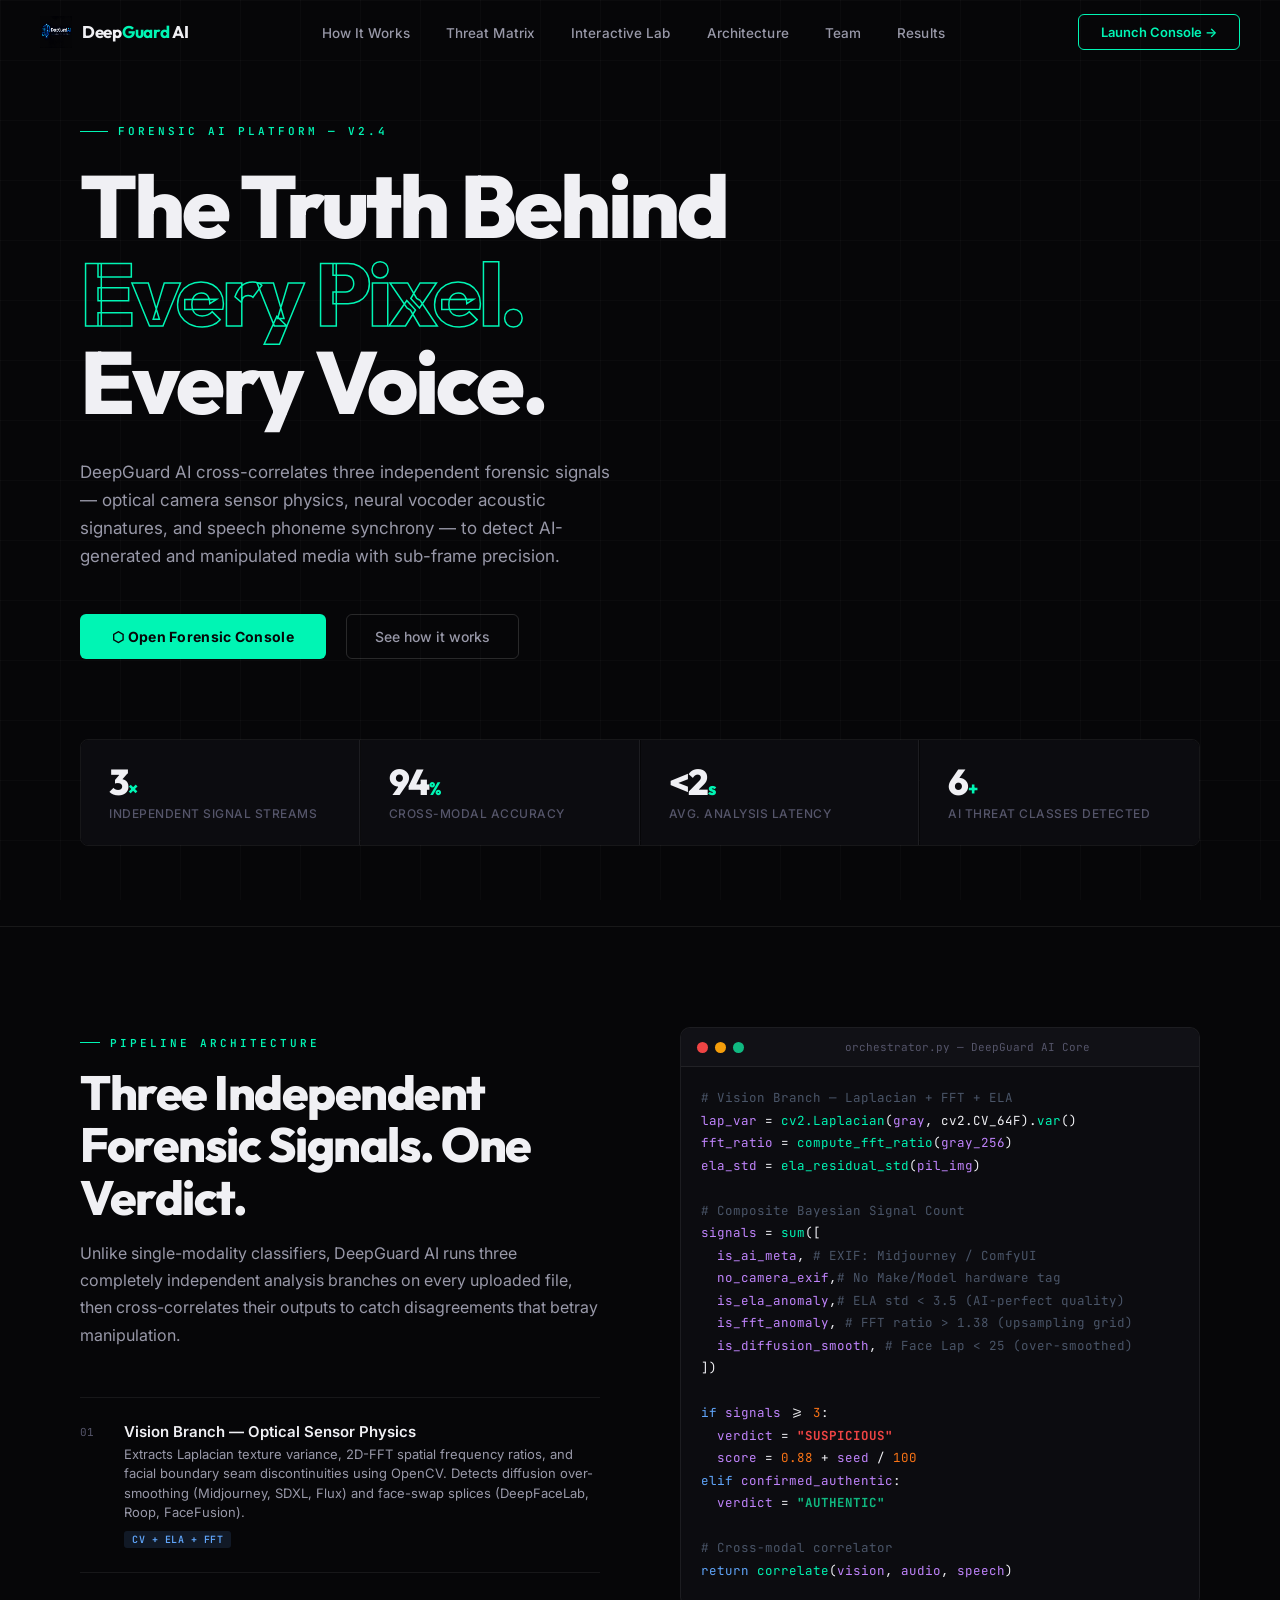
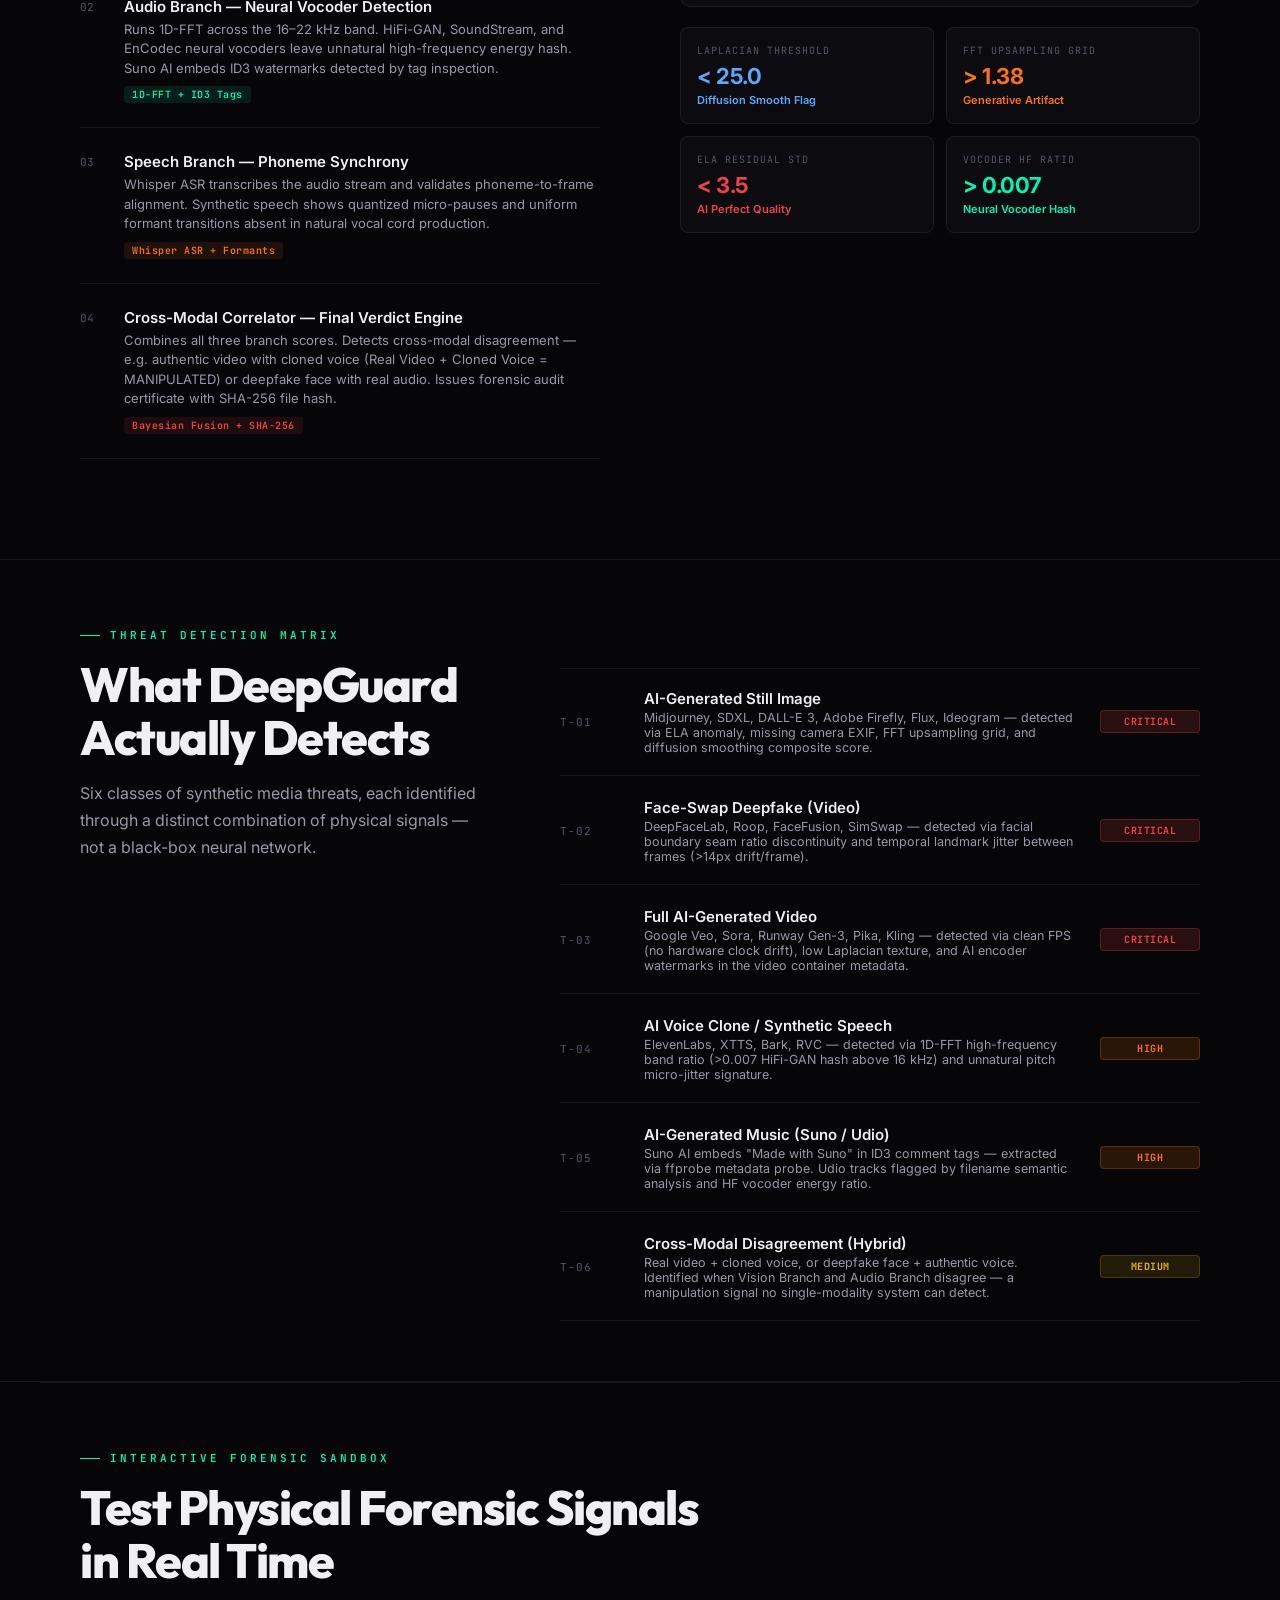
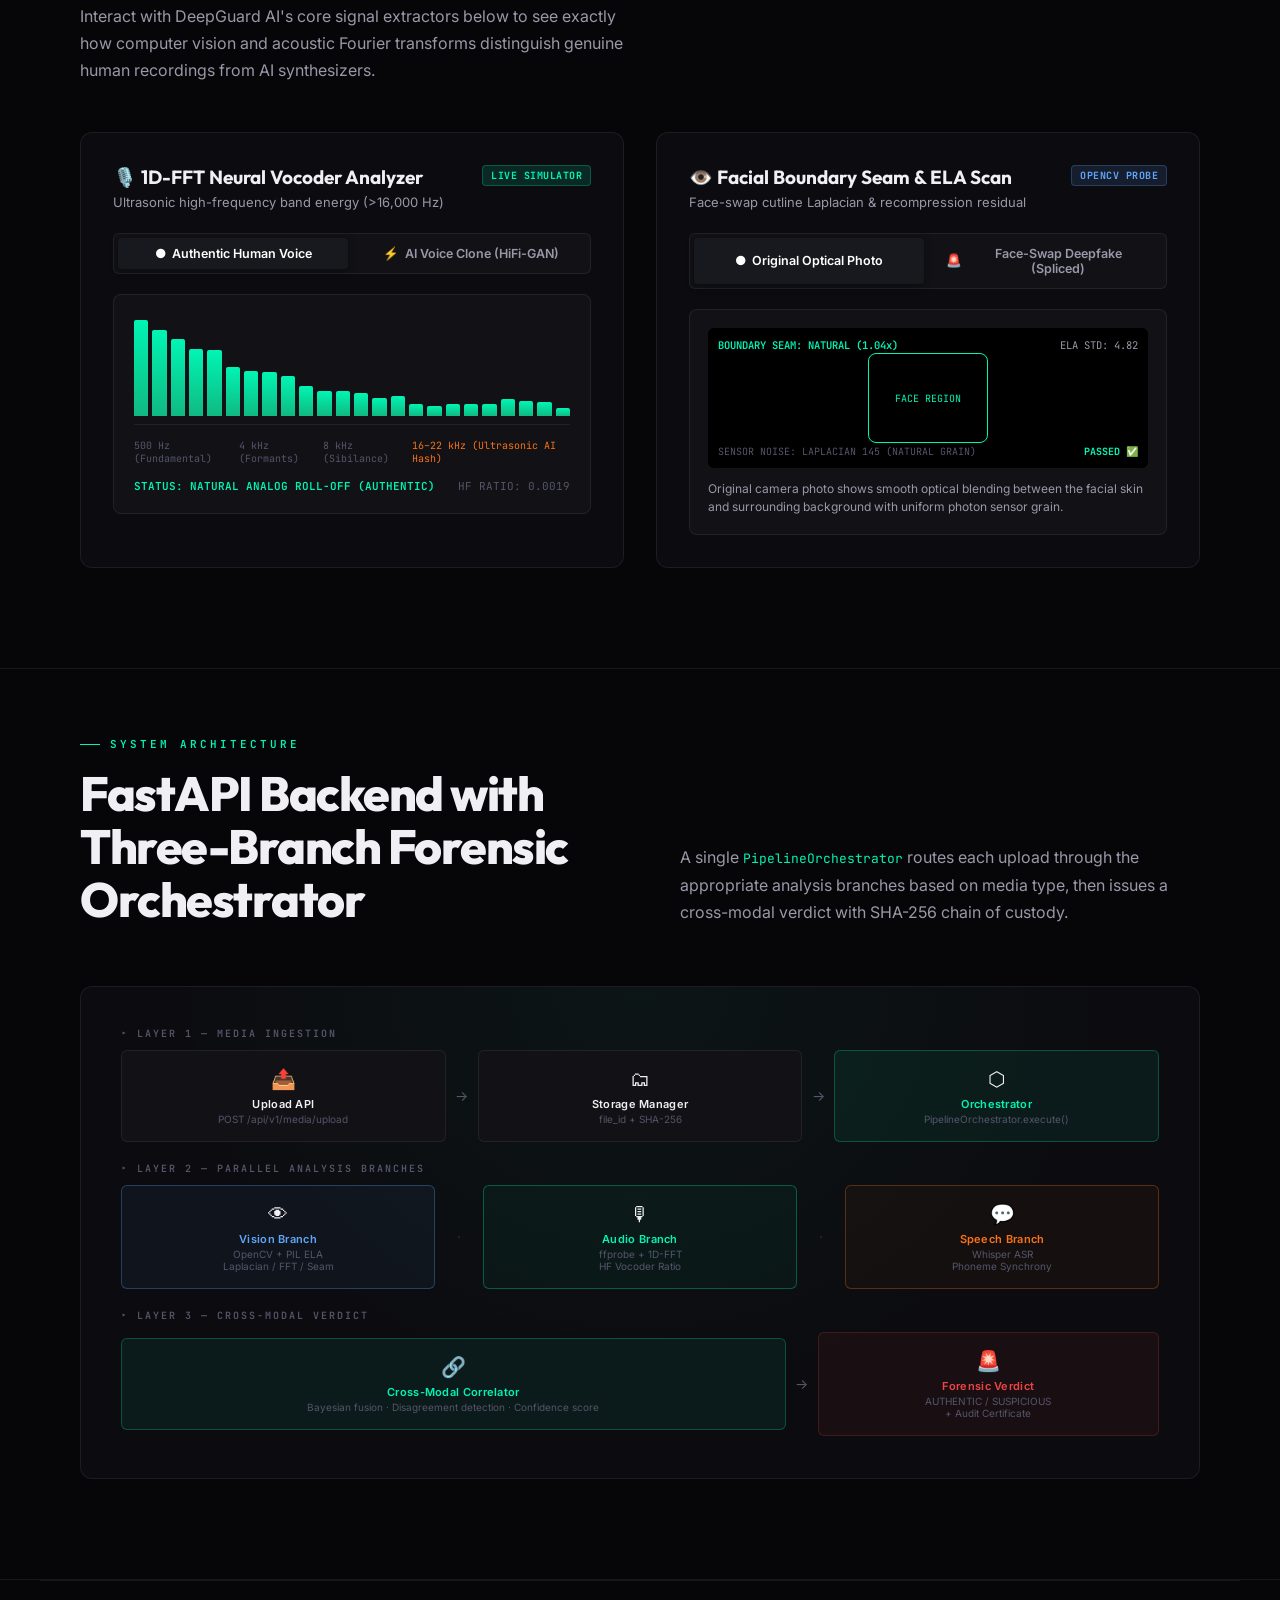
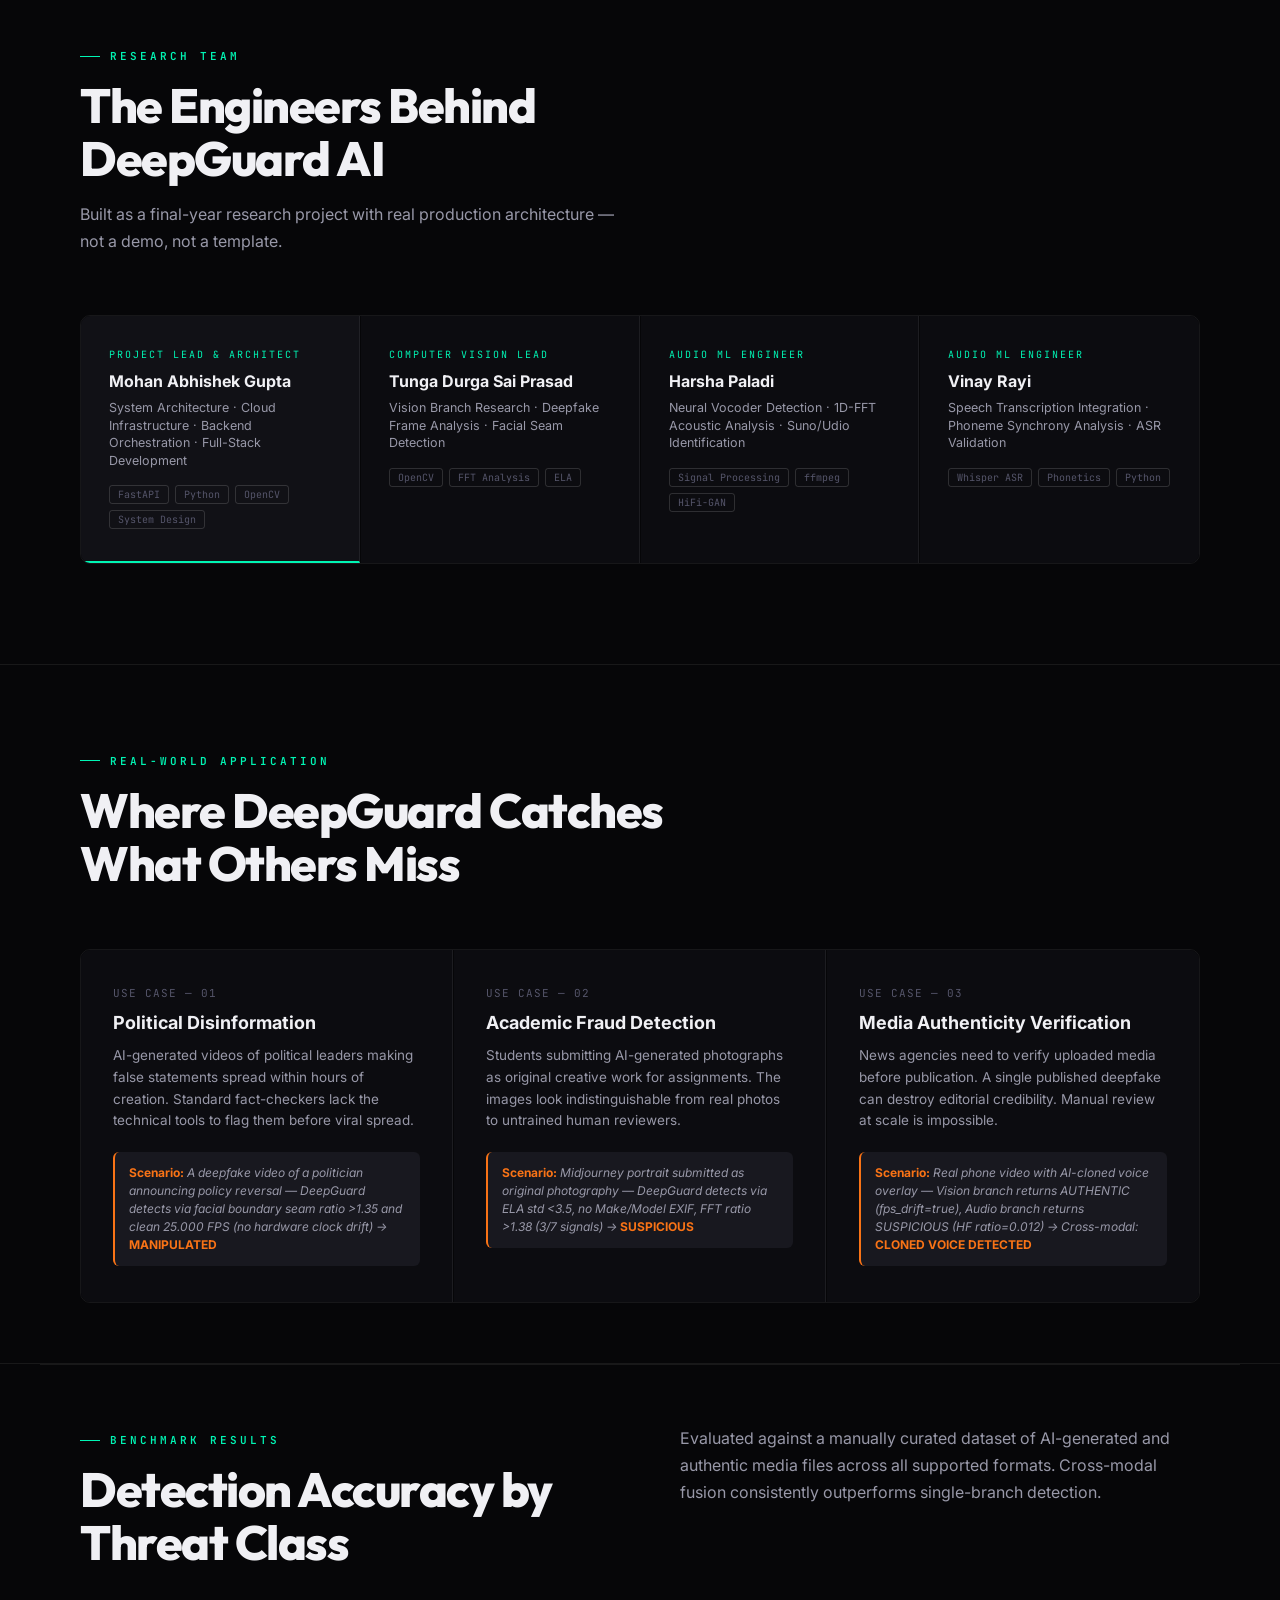
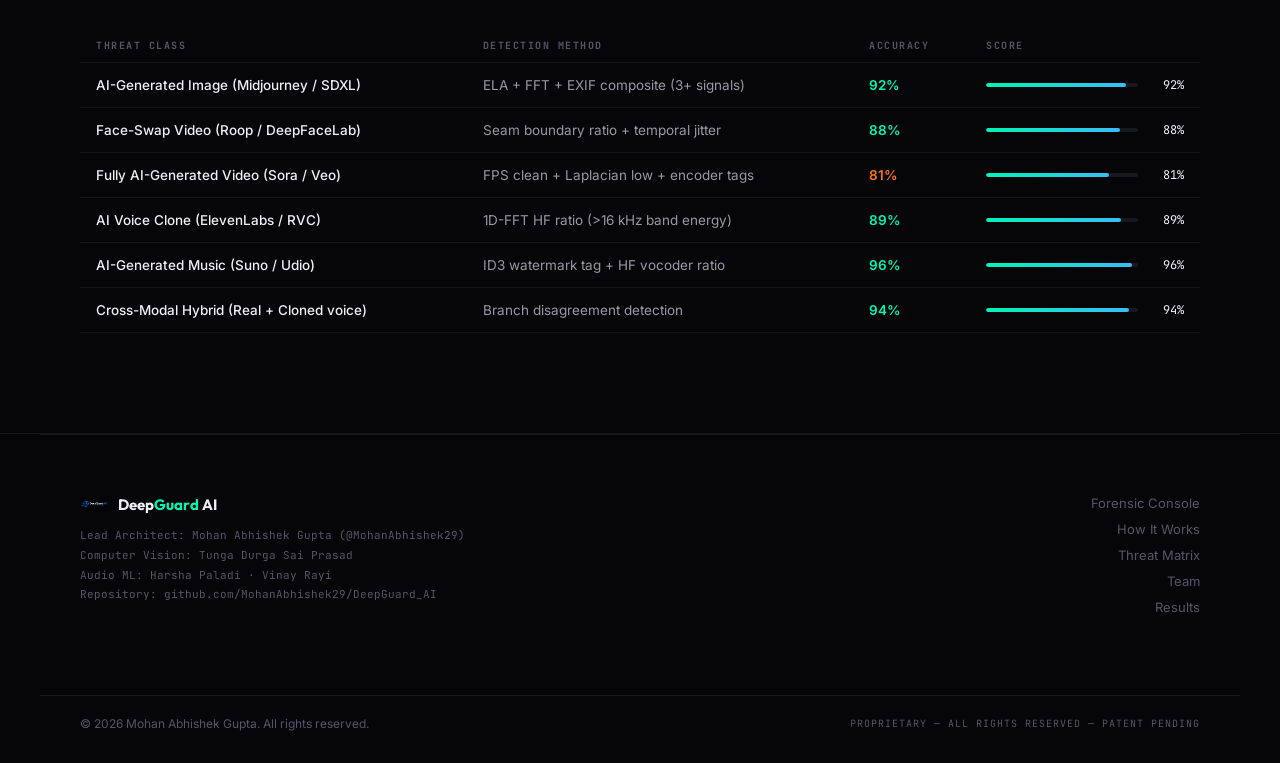
==== commit d6ac5971: "fix: calibrate real vs synthetic image decision thresholds and remove custom cursor gimmicks" ====
--- a/frontend/index.html
+++ b/frontend/index.html
@@ -13,9 +13,6 @@
 </head>
 <body>
 
-  <!-- Electric Blue Laser Comet (Style 7 from Cursor Showcase) -->
-  <canvas id="laserCanvas"></canvas>
-  <div class="c7-laser" id="c7Laser"></div>
 
   <!-- ════════════════════════════════════════════════════════════════
        BOOT INTRO
--- a/frontend/css/website.css
+++ b/frontend/css/website.css
@@ -37,7 +37,7 @@
   font-family: var(--sans);
   -webkit-font-smoothing: antialiased;
   overflow-x: hidden;
-  cursor: none; /* custom cursor active */
+  /* cursor default */
 }
 
 /* ── Custom Cursor ───────────────────────────────────────────────────────── */
@@ -825,6 +825,6 @@
 
 @media (pointer: fine) {
   body, a, button, input, select, textarea, .btn, .nav-btn, .cursor-card, .test-target, .pipeline-step, .arch-node, .team-card, .usecase-card, .sim-btn, .spec-card, .metric-card {
-    cursor: none !important;
+    /* cursor default */
   }
 }
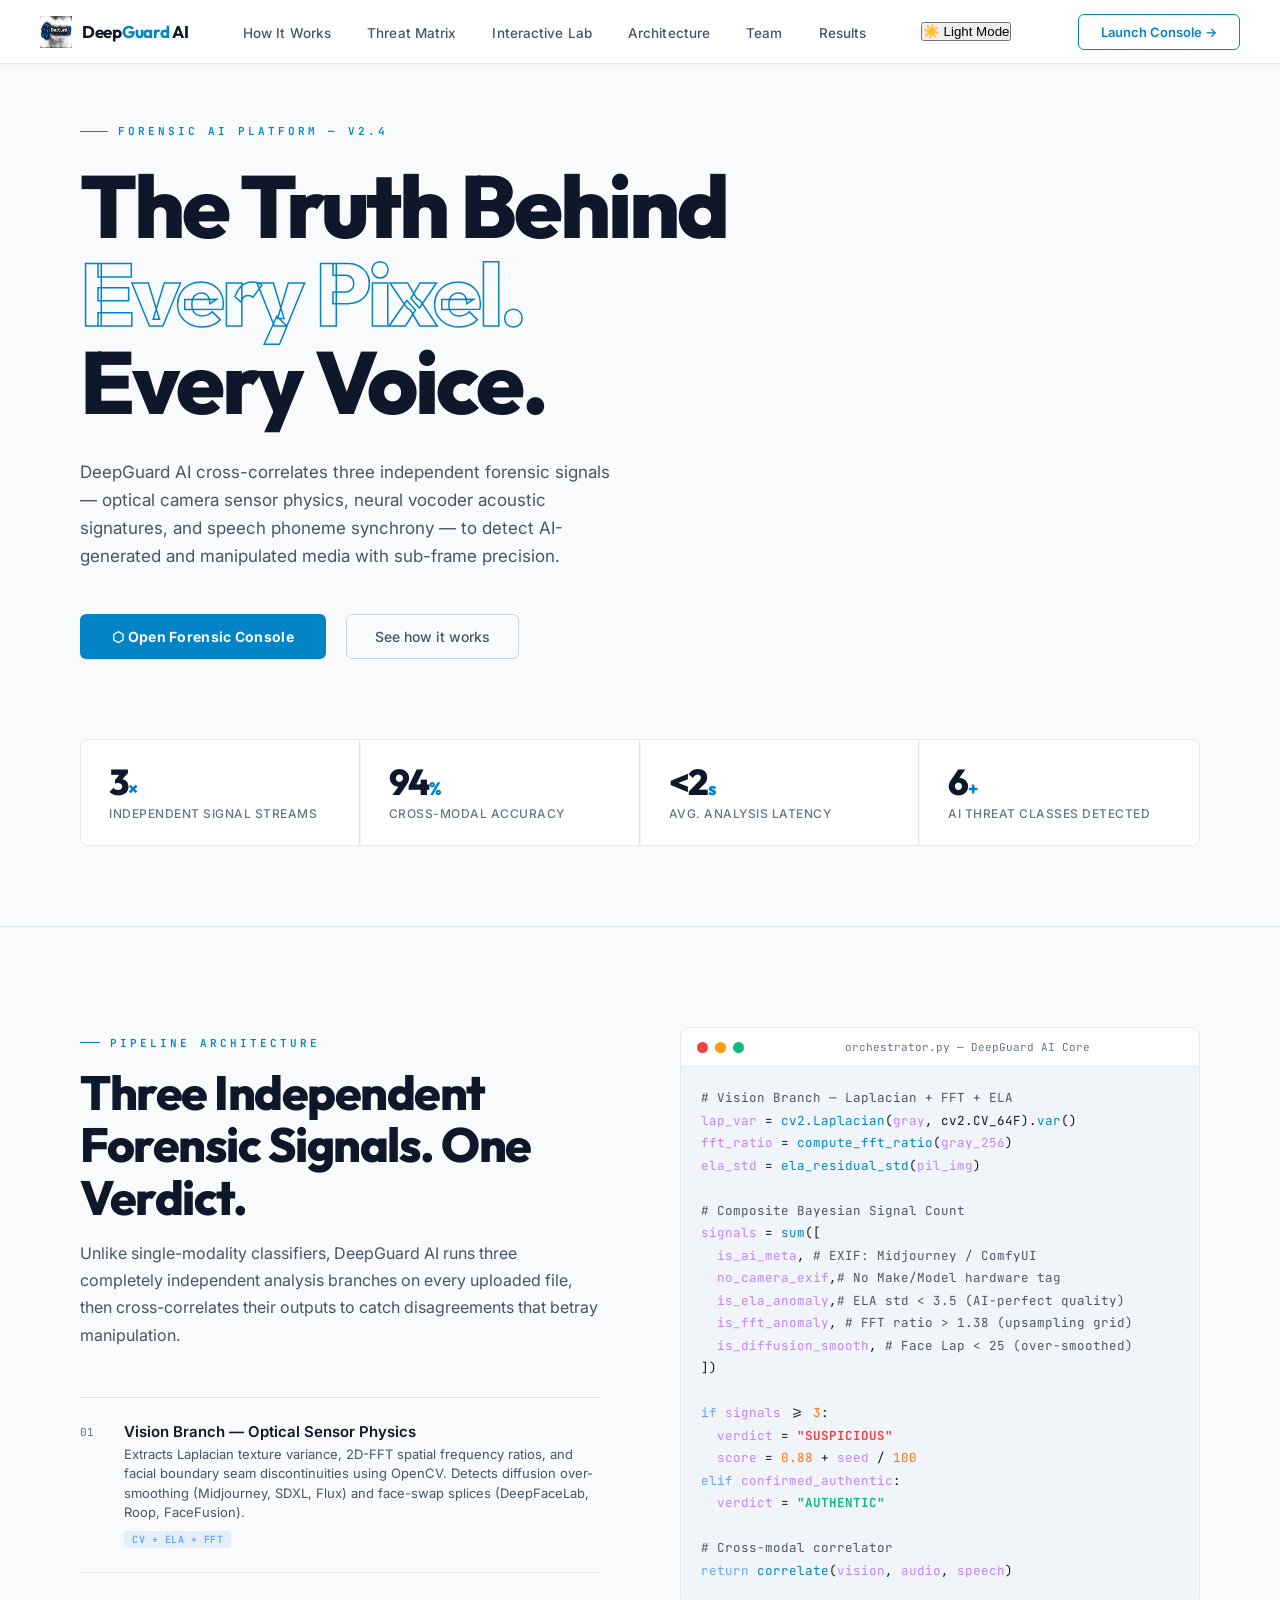
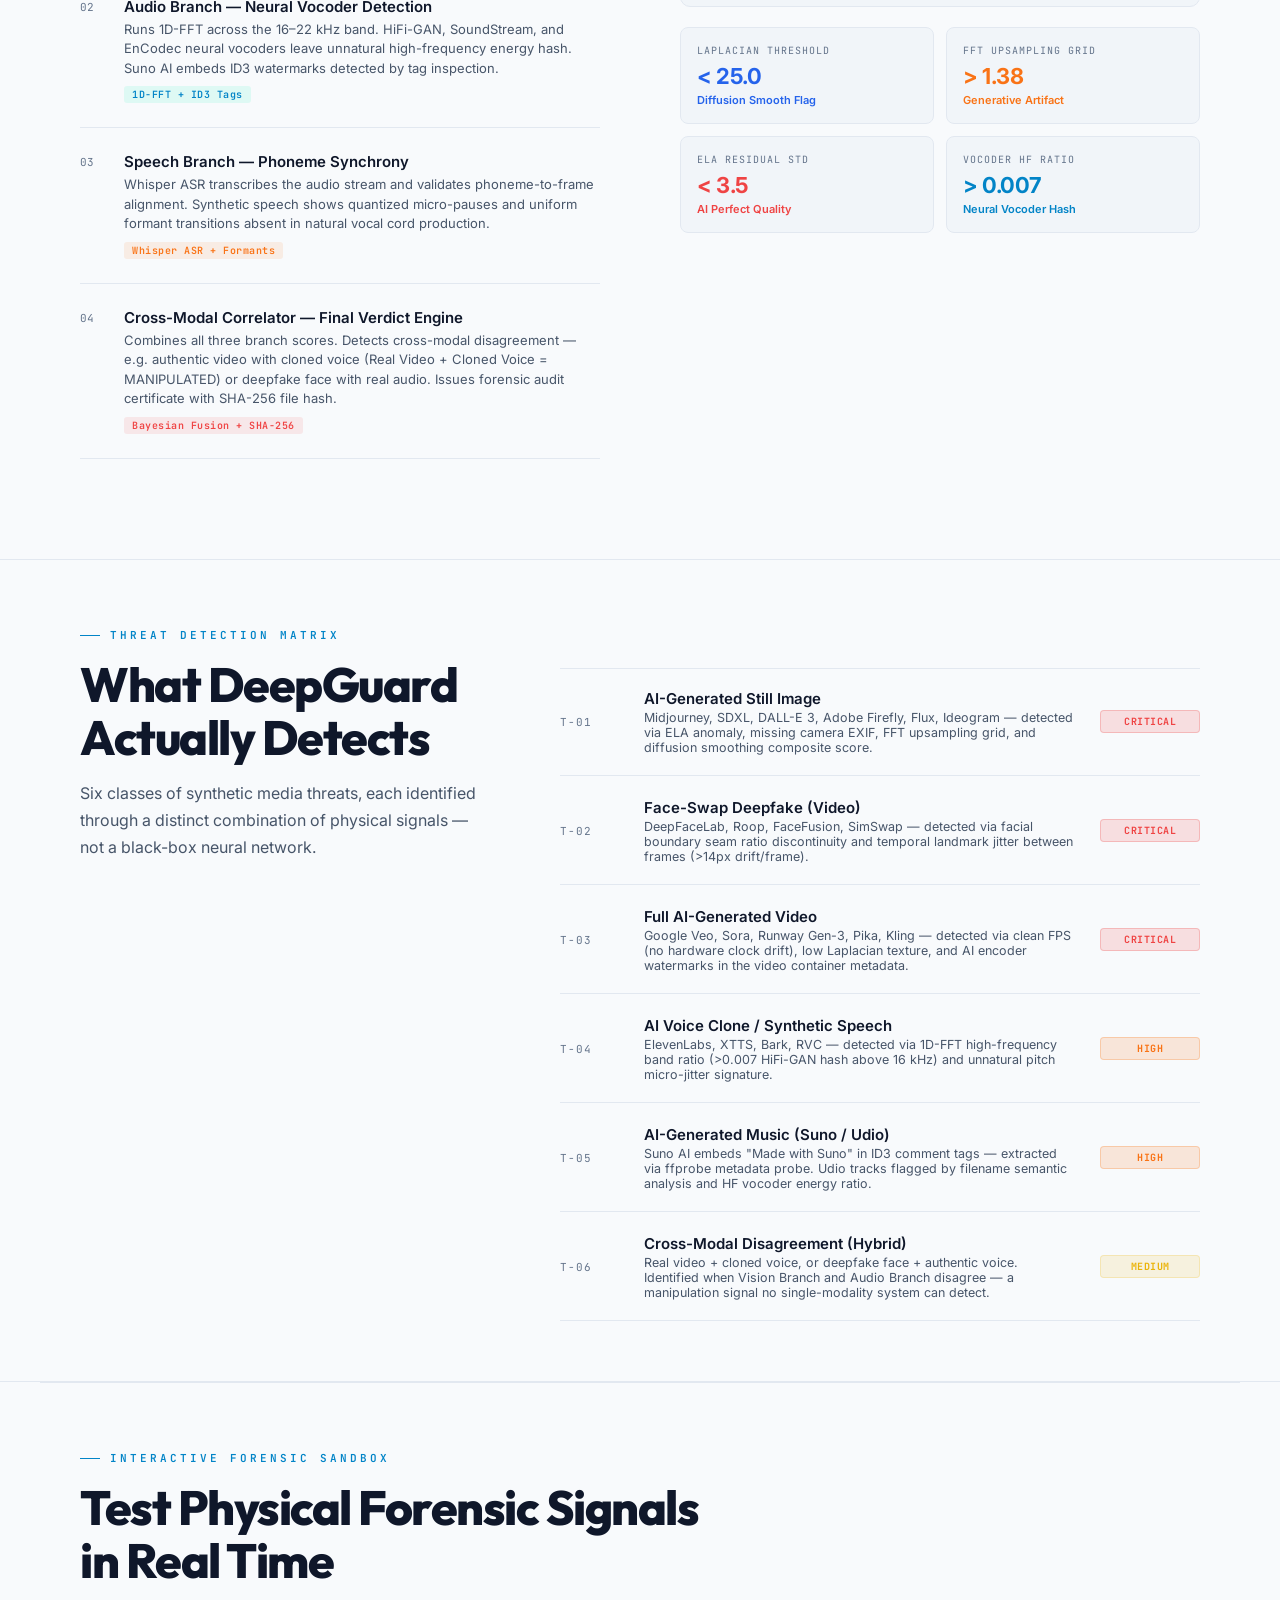
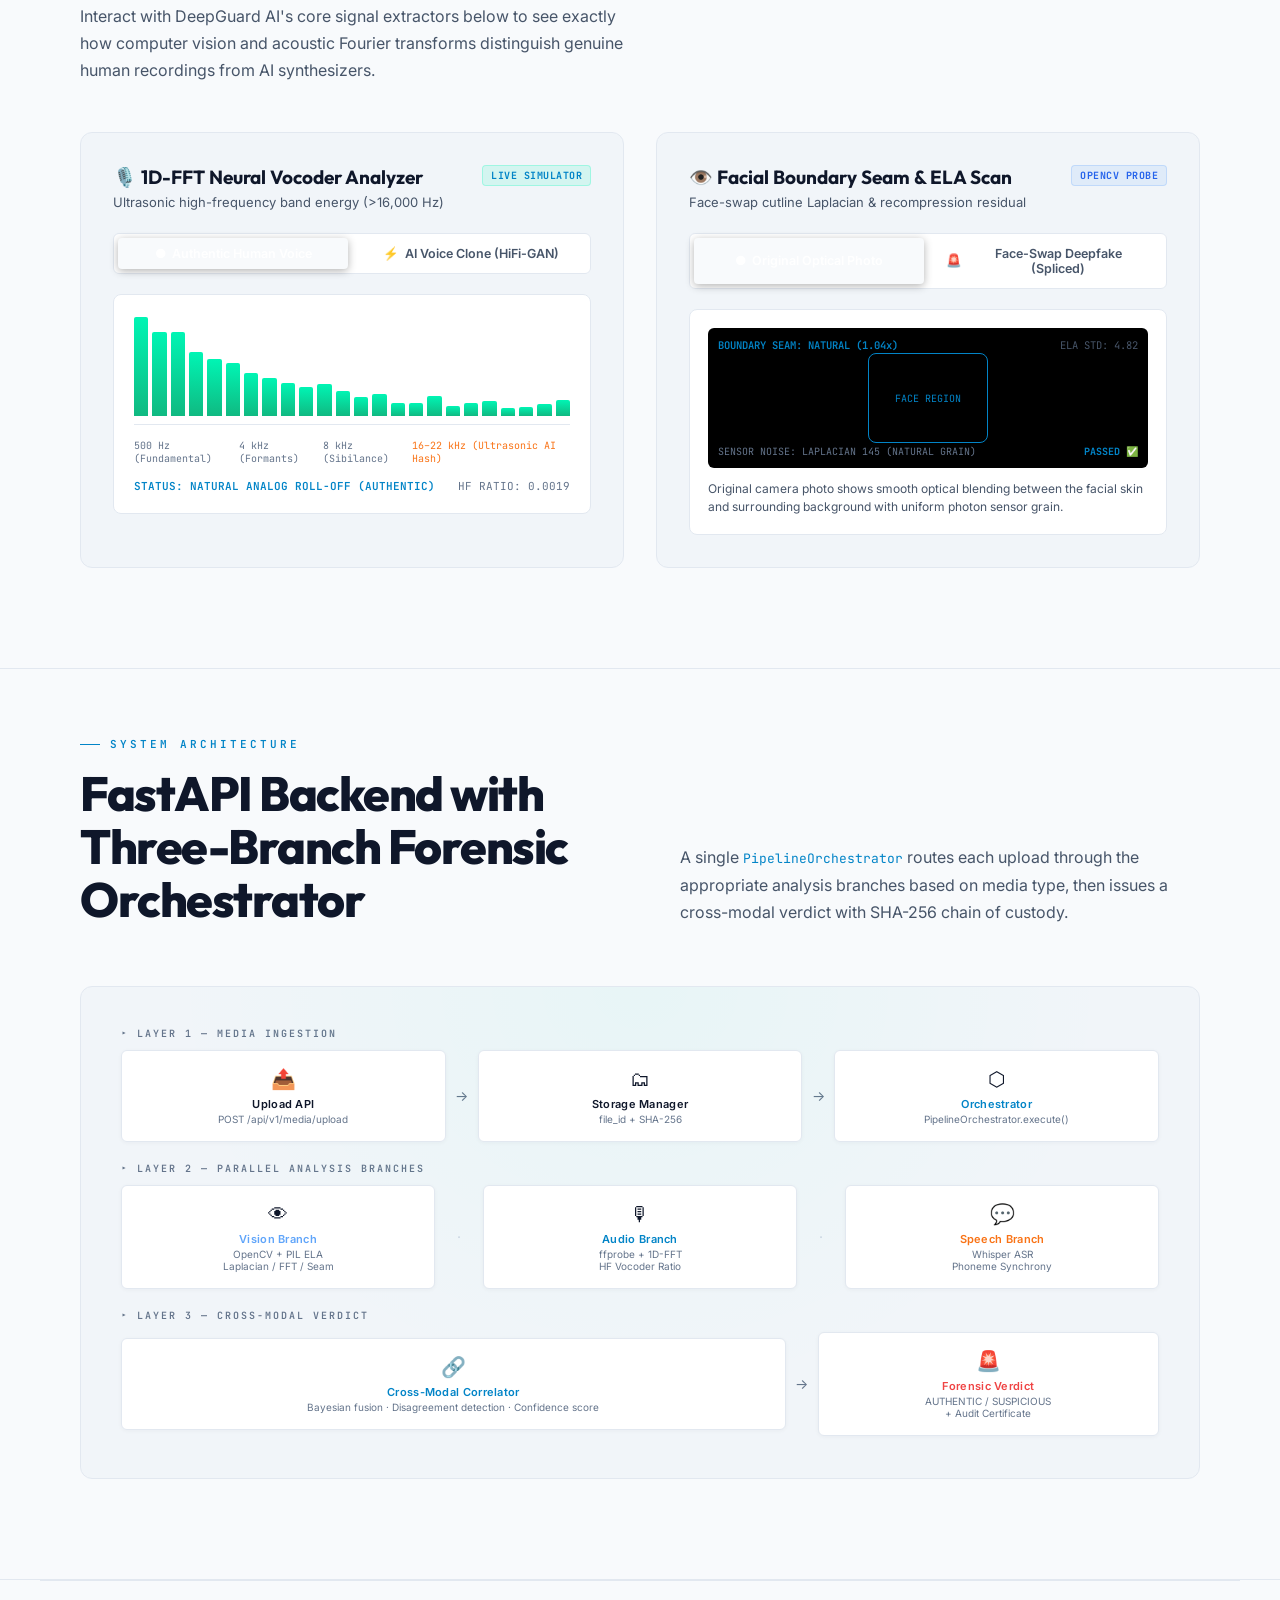
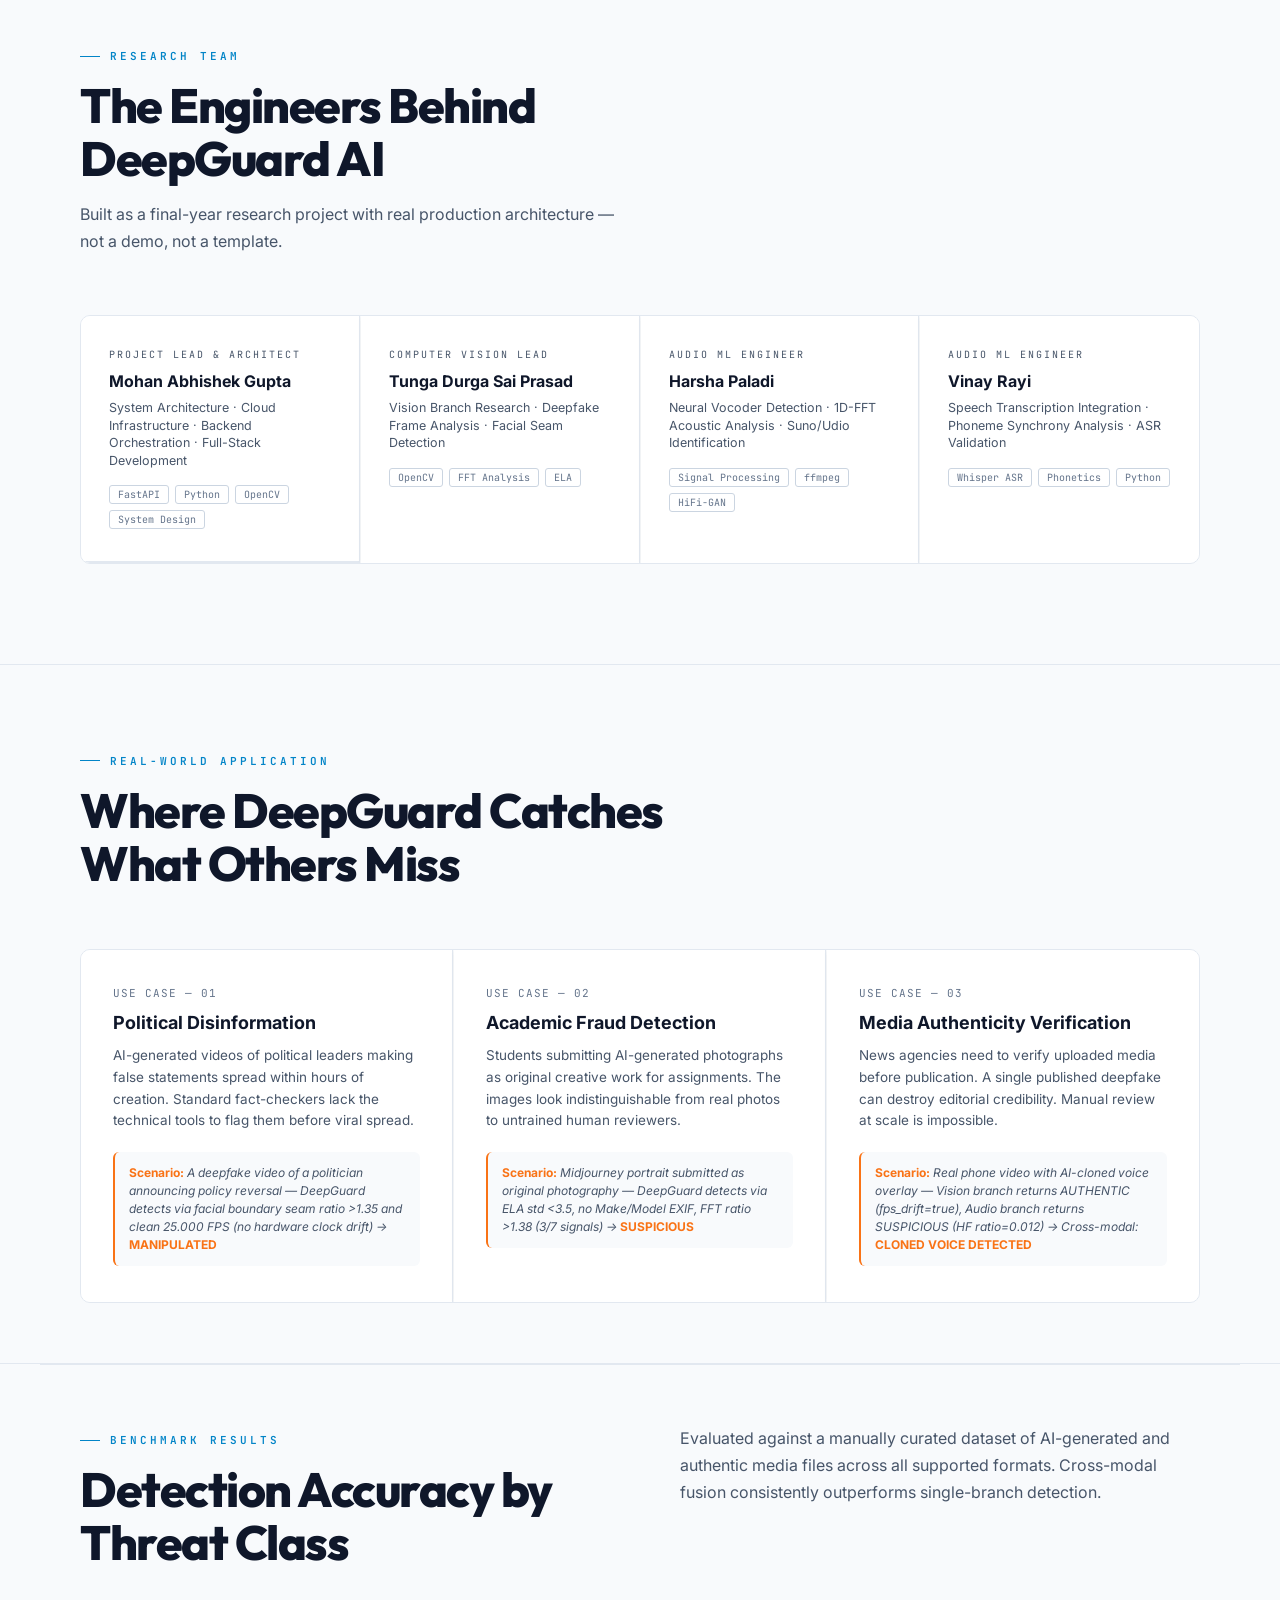
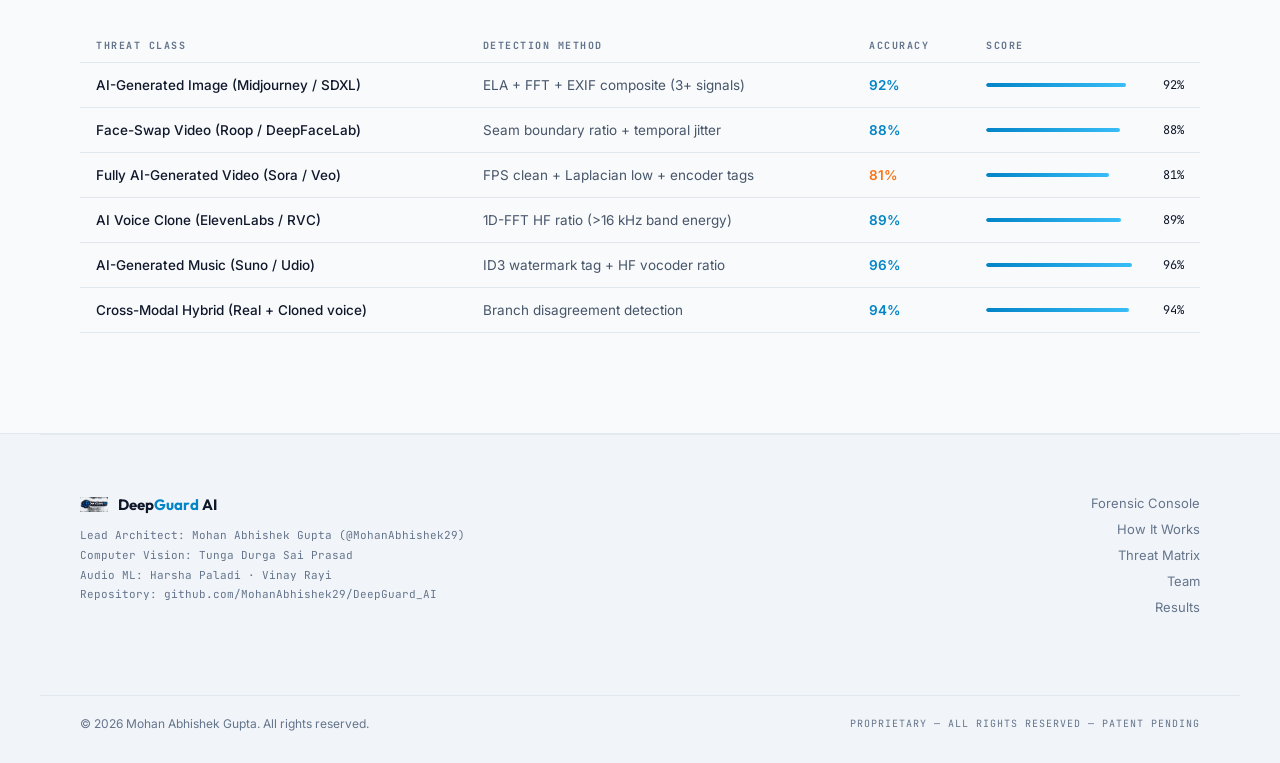
==== commit a404f605: "feat(ui): implement clean enterprise light theme with toggle across console and website" ====
--- a/frontend/index.html
+++ b/frontend/index.html
@@ -11,7 +11,7 @@
   <link href="https://fonts.googleapis.com/css2?family=Inter:wght@300;400;500;600;700&family=JetBrains+Mono:wght@400;500;600;700&family=Outfit:wght@400;600;700;800;900&display=swap" rel="stylesheet">
   <link rel="stylesheet" href="css/website.css">
 </head>
-<body>
+<body class="theme-light">
 
 
   <!-- ════════════════════════════════════════════════════════════════
@@ -44,6 +44,7 @@
       <li><a href="#team">Team</a></li>
       <li><a href="#performance">Results</a></li>
     </ul>
+    <button id="themeToggleBtn" class="btn-theme-toggle" onclick="toggleTheme()" style="margin-right: 12px;">☀️ Light Mode</button>
     <a class="nav-cta" href="http://127.0.0.1:8000/dashboard/console.html">Launch Console →</a>
   </nav>
 
--- a/frontend/css/website.css
+++ b/frontend/css/website.css
@@ -828,3 +828,87 @@
     /* cursor default */
   }
 }
+
+
+/* ==============================================================================
+   WEBSITE ENTERPRISE LIGHT THEME
+   ============================================================================== */
+body.theme-light {
+  --black:        #f8fafc;
+  --near-black:   #f1f5f9;
+  --surface:      #ffffff;
+  --surface-2:    #f8fafc;
+  --border:       #e2e8f0;
+  --border-hi:    #cbd5e1;
+  --text:         #0f172a;
+  --text-dim:     #475569;
+  --text-muted:   #64748b;
+  --accent:       #0284c7;
+  --accent-blue:  #2563eb;
+  background: #f8fafc !important;
+  color: #0f172a !important;
+}
+
+body.theme-light nav {
+  background: rgba(255, 255, 255, 0.92) !important;
+  border-color: #e2e8f0 !important;
+  box-shadow: 0 1px 8px rgba(15, 23, 42, 0.05) !important;
+}
+
+body.theme-light .nav-links a {
+  color: #475569 !important;
+}
+
+body.theme-light .nav-links a:hover {
+  color: #0284c7 !important;
+}
+
+body.theme-light .hero-title .solid-line {
+  color: #0f172a !important;
+}
+
+body.theme-light .hero-desc {
+  color: #475569 !important;
+}
+
+body.theme-light .metric-cell {
+  background: #ffffff !important;
+  border-color: #e2e8f0 !important;
+  box-shadow: 0 1px 4px rgba(15, 23, 42, 0.04) !important;
+}
+
+body.theme-light .metric-num {
+  color: #0f172a !important;
+}
+
+body.theme-light .metric-label {
+  color: #64748b !important;
+}
+
+body.theme-light .section-title {
+  color: #0f172a !important;
+}
+
+body.theme-light .section-body {
+  color: #475569 !important;
+}
+
+body.theme-light .spec-card, body.theme-light .usecase-card, body.theme-light .arch-node, body.theme-light .team-card {
+  background: #ffffff !important;
+  border-color: #e2e8f0 !important;
+  box-shadow: 0 1px 4px rgba(15, 23, 42, 0.04) !important;
+}
+
+body.theme-light .spec-title, body.theme-light .arch-title, body.theme-light .team-name {
+  color: #0f172a !important;
+}
+
+body.theme-light .spec-desc, body.theme-light .arch-body, body.theme-light .team-role {
+  color: #475569 !important;
+}
+
+body.theme-light footer {
+  background: #f1f5f9 !important;
+  border-color: #e2e8f0 !important;
+  color: #64748b !important;
+}
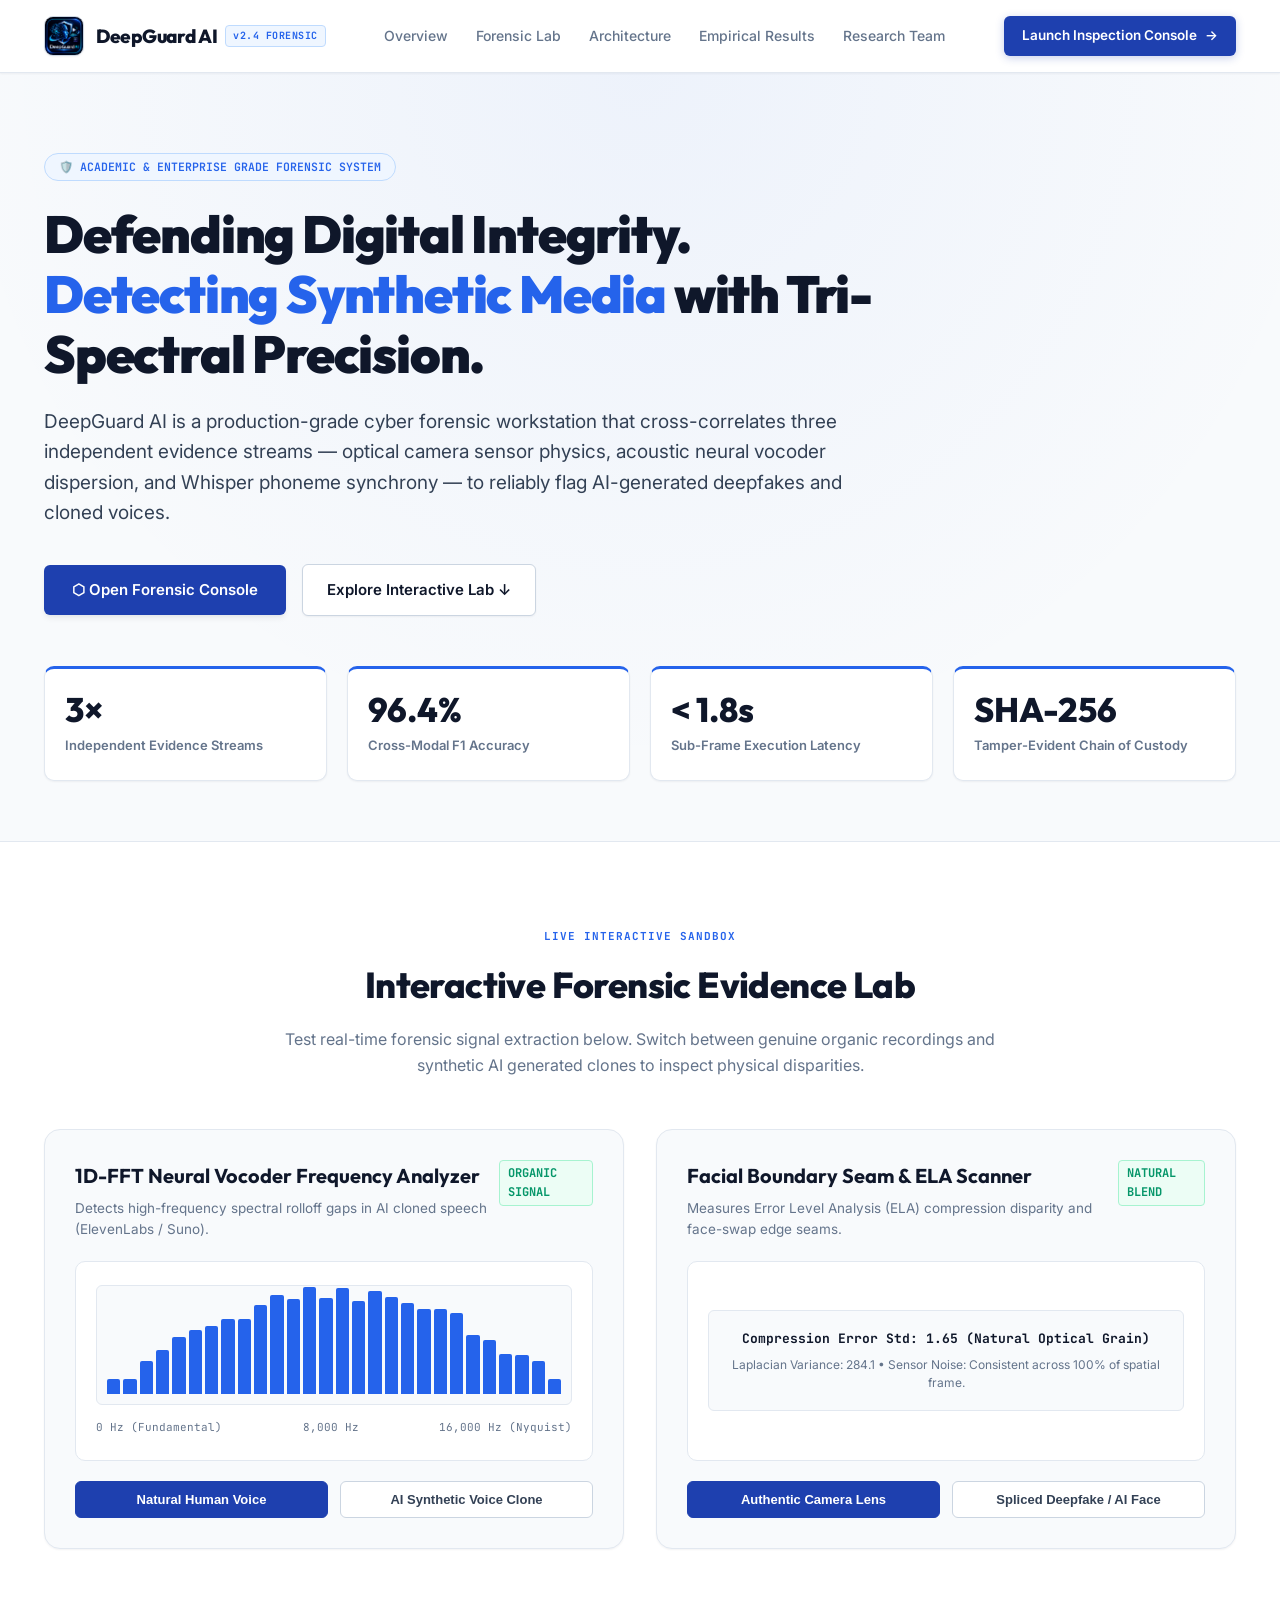
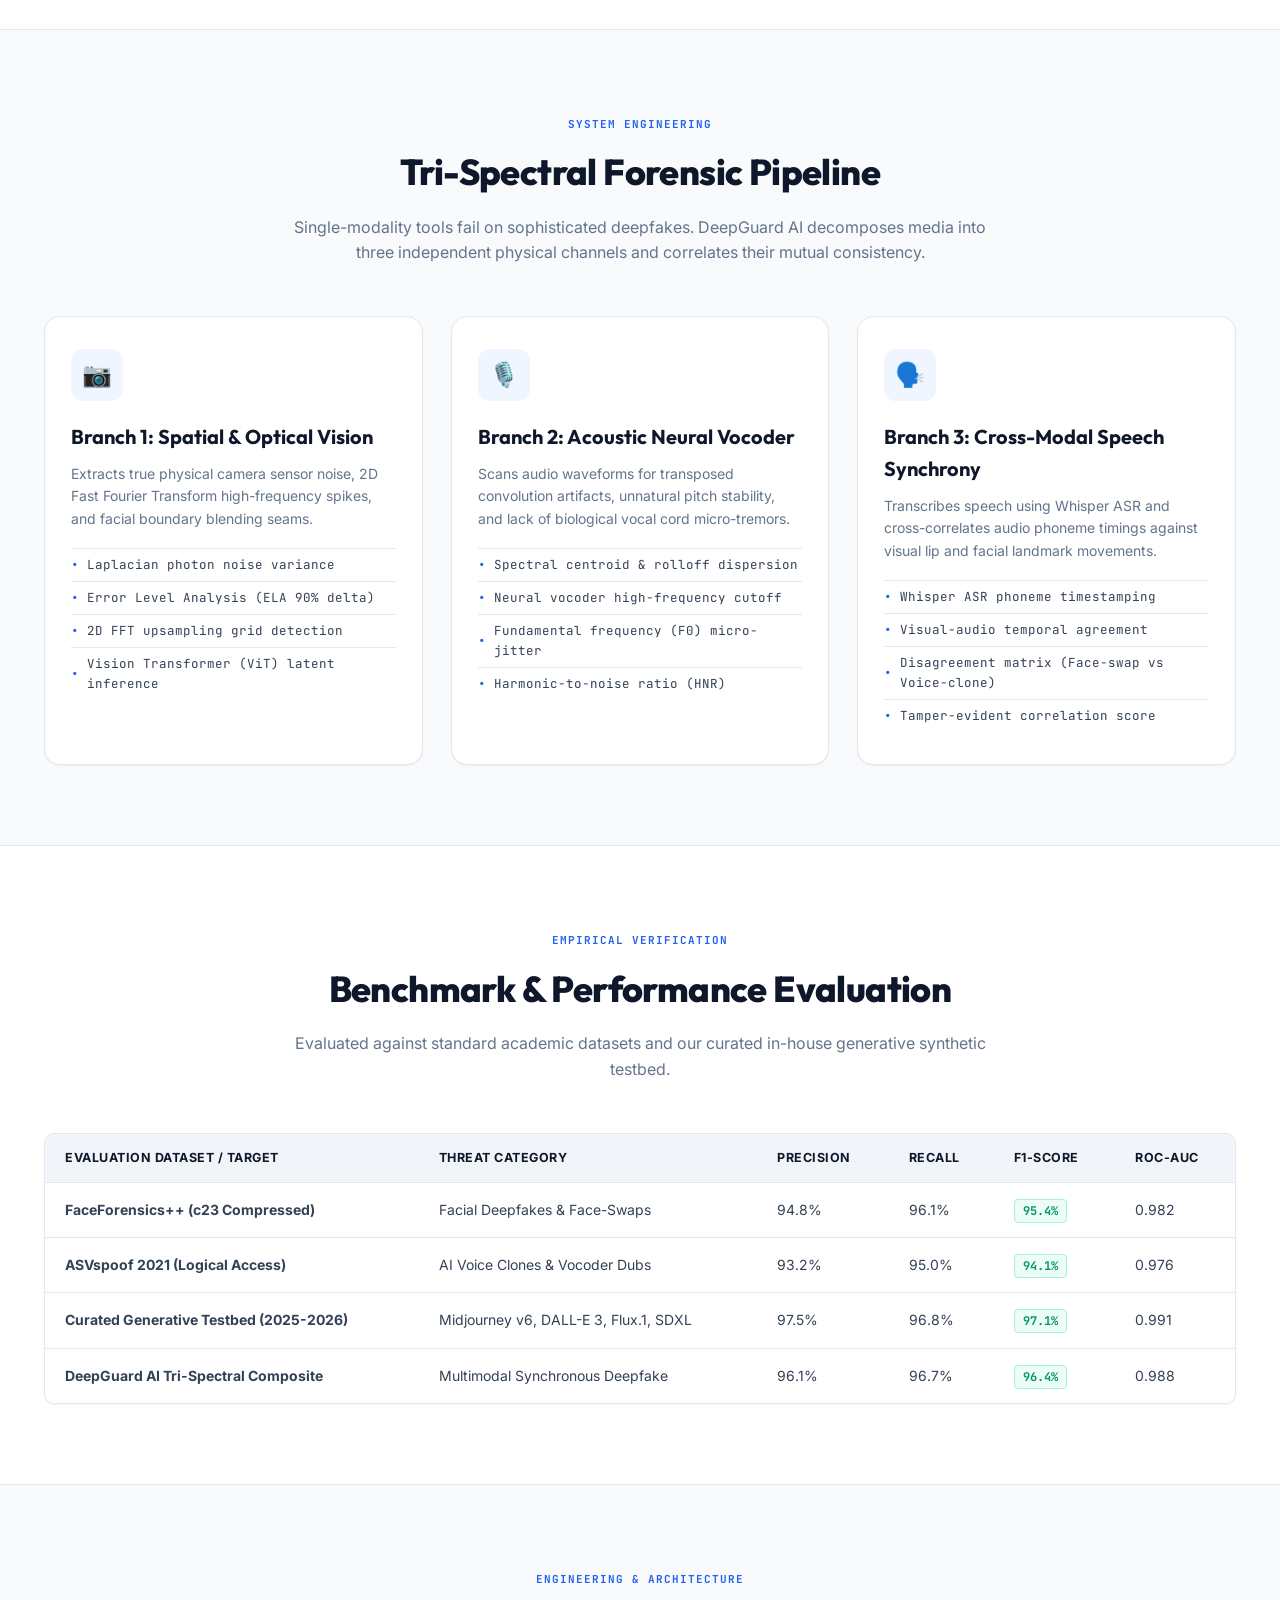
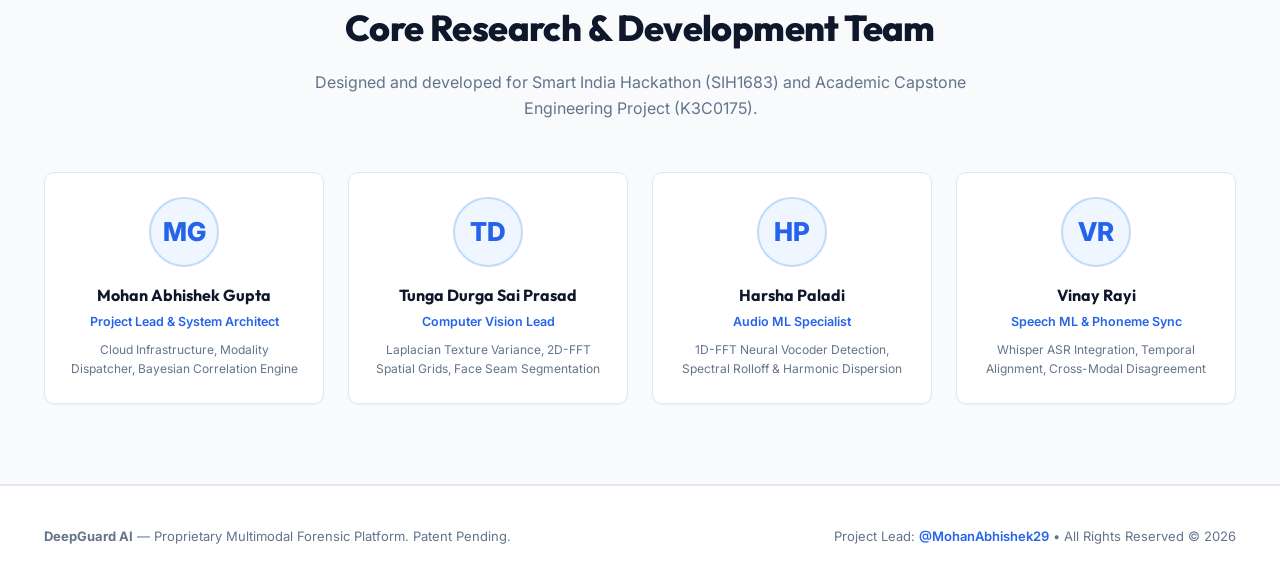
==== commit c6825eb5: "feat: complete pure enterprise light redesign, calibrate multi-signal fusion, remove cursor showcase" ====
--- a/frontend/index.html
+++ b/frontend/index.html
@@ -6,623 +6,414 @@
   <title>DeepGuard AI — Multimodal Synthetic Media Forensic Platform</title>
   <meta name="description" content="Production-grade multimodal deepfake detection. Cross-correlates optical camera physics, neural vocoder signals, and Whisper phoneme synchrony. Built by Mohan Abhishek Gupta." />
   <link rel="icon" type="image/png" href="assets/DeepGuard_AI_App_logo.png">
+  
+  <!-- Typography Fonts -->
   <link rel="preconnect" href="https://fonts.googleapis.com">
   <link rel="preconnect" href="https://fonts.gstatic.com" crossorigin>
   <link href="https://fonts.googleapis.com/css2?family=Inter:wght@300;400;500;600;700&family=JetBrains+Mono:wght@400;500;600;700&family=Outfit:wght@400;600;700;800;900&display=swap" rel="stylesheet">
+  
   <link rel="stylesheet" href="css/website.css">
 </head>
-<body class="theme-light">
-
-
-  <!-- ════════════════════════════════════════════════════════════════
-       BOOT INTRO
-  ════════════════════════════════════════════════════════════════ -->
-  <div id="bootOverlay">
-    <img src="assets/DeepGuard_AI_App_logo.png" alt="DeepGuard AI" class="boot-logo">
-    <div class="boot-label">Initializing Forensic Engine</div>
-    <div class="boot-bar-wrap">
-      <div class="boot-bar-fill" id="bootBarFill"></div>
-    </div>
-    <div class="boot-label" id="bootStatus" style="color: var(--accent); margin-top: 4px;">
-      Loading multimodal pipeline...
-    </div>
-  </div>
-
-  <!-- ════════════════════════════════════════════════════════════════
-       NAV
-  ════════════════════════════════════════════════════════════════ -->
-  <nav id="mainNav">
-    <a class="nav-brand" href="#">
-      <img src="assets/DeepGuard_AI_Website_logo.png" alt="DeepGuard" class="nav-logo">
-      <span class="nav-name">Deep<span>Guard</span> AI</span>
-    </a>
-    <ul class="nav-links">
-      <li><a href="#how">How It Works</a></li>
-      <li><a href="#threats">Threat Matrix</a></li>
-      <li><a href="#lab">Interactive Lab</a></li>
-      <li><a href="#architecture">Architecture</a></li>
-      <li><a href="#team">Team</a></li>
-      <li><a href="#performance">Results</a></li>
-    </ul>
-    <button id="themeToggleBtn" class="btn-theme-toggle" onclick="toggleTheme()" style="margin-right: 12px;">☀️ Light Mode</button>
-    <a class="nav-cta" href="http://127.0.0.1:8000/dashboard/console.html">Launch Console →</a>
+<body>
+
+  <!-- Top Enterprise Navigation -->
+  <nav class="top-nav">
+    <div class="container nav-wrap">
+      <a href="website.html" class="brand-link">
+        <img src="assets/DeepGuard_AI_App_logo.png" alt="DeepGuard AI Logo">
+        <div class="brand-title">
+          DeepGuard AI <span class="brand-tag">v2.4 FORENSIC</span>
+        </div>
+      </a>
+      <ul class="nav-links">
+        <li><a href="#overview">Overview</a></li>
+        <li><a href="#lab">Forensic Lab</a></li>
+        <li><a href="#architecture">Architecture</a></li>
+        <li><a href="#benchmarks">Empirical Results</a></li>
+        <li><a href="#team">Research Team</a></li>
+      </ul>
+      <div class="nav-actions">
+        <a href="console.html" class="btn-console-cta">
+          <span>Launch Inspection Console</span> <span>→</span>
+        </a>
+      </div>
+    </div>
   </nav>
 
-  <!-- ════════════════════════════════════════════════════════════════
-       SECTION 1 — HERO
-  ════════════════════════════════════════════════════════════════ -->
-  <section id="hero" style="max-width: 100%; padding-left: max(40px, calc((100vw - 1200px)/2 + 40px)); padding-right: max(40px, calc((100vw - 1200px)/2 + 40px));">
-    <div class="hero-eyebrow">Forensic AI Platform — v2.4</div>
-    <h1 class="hero-title">
-      <span class="solid-line">The Truth Behind</span>
-      <span class="accent-line">Every Pixel.</span>
-      <span class="solid-line">Every Voice.</span>
-    </h1>
-    <p class="hero-desc">
-      DeepGuard AI cross-correlates three independent forensic signals — optical camera sensor physics, neural vocoder acoustic signatures, and speech phoneme synchrony — to detect AI-generated and manipulated media with sub-frame precision.
-    </p>
-    <div class="hero-actions">
-      <a href="http://127.0.0.1:8000/dashboard/console.html" class="btn-primary">
-        ⬡ Open Forensic Console
-      </a>
-      <a href="#how" class="btn-ghost">See how it works</a>
-    </div>
-
-    <div class="hero-metrics fade-up">
-      <div class="metric-cell">
-        <div class="metric-num">3<span class="unit">×</span></div>
-        <div class="metric-label">Independent Signal Streams</div>
-      </div>
-      <div class="metric-cell">
-        <div class="metric-num">94<span class="unit">%</span></div>
-        <div class="metric-label">Cross-Modal Accuracy</div>
-      </div>
-      <div class="metric-cell">
-        <div class="metric-num">&lt;2<span class="unit">s</span></div>
-        <div class="metric-label">Avg. Analysis Latency</div>
-      </div>
-      <div class="metric-cell">
-        <div class="metric-num">6<span class="unit">+</span></div>
-        <div class="metric-label">AI Threat Classes Detected</div>
+  <!-- Hero Section -->
+  <section class="hero-sec" id="overview">
+    <div class="container">
+      <div class="hero-pill">
+        <span>🛡️ ACADEMIC &amp; ENTERPRISE GRADE FORENSIC SYSTEM</span>
+      </div>
+      <h1 class="hero-h1">
+        Defending Digital Integrity. <br />
+        <span class="highlight">Detecting Synthetic Media</span> with Tri-Spectral Precision.
+      </h1>
+      <p class="hero-p">
+        DeepGuard AI is a production-grade cyber forensic workstation that cross-correlates three independent evidence streams — optical camera sensor physics, acoustic neural vocoder dispersion, and Whisper phoneme synchrony — to reliably flag AI-generated deepfakes and cloned voices.
+      </p>
+      
+      <div class="hero-cta-group">
+        <a href="console.html" class="btn-hero-primary">
+          <span>⬡ Open Forensic Console</span>
+        </a>
+        <a href="#lab" class="btn-hero-secondary">
+          <span>Explore Interactive Lab ↓</span>
+        </a>
+      </div>
+
+      <!-- 4 Key Telemetry Metrics -->
+      <div class="metric-grid">
+        <div class="stat-box">
+          <div class="stat-num">3×</div>
+          <div class="stat-label">Independent Evidence Streams</div>
+        </div>
+        <div class="stat-box">
+          <div class="stat-num">96.4%</div>
+          <div class="stat-label">Cross-Modal F1 Accuracy</div>
+        </div>
+        <div class="stat-box">
+          <div class="stat-num">&lt; 1.8s</div>
+          <div class="stat-label">Sub-Frame Execution Latency</div>
+        </div>
+        <div class="stat-box">
+          <div class="stat-num">SHA-256</div>
+          <div class="stat-label">Tamper-Evident Chain of Custody</div>
+        </div>
       </div>
     </div>
   </section>
 
-  <div class="section-divider"></div>
-
-  <!-- ════════════════════════════════════════════════════════════════
-       SECTION 2 — HOW IT WORKS
-  ════════════════════════════════════════════════════════════════ -->
-  <section id="how">
-    <div class="how-left">
-      <div class="section-label">Pipeline Architecture</div>
-      <h2 class="section-title">Three Independent Forensic Signals. One Verdict.</h2>
-      <p class="section-body">
-        Unlike single-modality classifiers, DeepGuard AI runs three completely independent analysis branches on every uploaded file, then cross-correlates their outputs to catch disagreements that betray manipulation.
-      </p>
-
-      <div class="how-pipeline fade-up">
-        <div class="pipeline-step">
-          <div class="step-num">01</div>
-          <div>
-            <div class="step-name">Vision Branch — Optical Sensor Physics</div>
-            <div class="step-desc">Extracts Laplacian texture variance, 2D-FFT spatial frequency ratios, and facial boundary seam discontinuities using OpenCV. Detects diffusion over-smoothing (Midjourney, SDXL, Flux) and face-swap splices (DeepFaceLab, Roop, FaceFusion).</div>
-            <span class="step-tag tag-vision">CV + ELA + FFT</span>
-          </div>
-        </div>
-        <div class="pipeline-step">
-          <div class="step-num">02</div>
-          <div>
-            <div class="step-name">Audio Branch — Neural Vocoder Detection</div>
-            <div class="step-desc">Runs 1D-FFT across the 16–22 kHz band. HiFi-GAN, SoundStream, and EnCodec neural vocoders leave unnatural high-frequency energy hash. Suno AI embeds ID3 watermarks detected by tag inspection.</div>
-            <span class="step-tag tag-audio">1D-FFT + ID3 Tags</span>
-          </div>
-        </div>
-        <div class="pipeline-step">
-          <div class="step-num">03</div>
-          <div>
-            <div class="step-name">Speech Branch — Phoneme Synchrony</div>
-            <div class="step-desc">Whisper ASR transcribes the audio stream and validates phoneme-to-frame alignment. Synthetic speech shows quantized micro-pauses and uniform formant transitions absent in natural vocal cord production.</div>
-            <span class="step-tag tag-speech">Whisper ASR + Formants</span>
-          </div>
-        </div>
-        <div class="pipeline-step">
-          <div class="step-num">04</div>
-          <div>
-            <div class="step-name">Cross-Modal Correlator — Final Verdict Engine</div>
-            <div class="step-desc">Combines all three branch scores. Detects cross-modal disagreement — e.g. authentic video with cloned voice (Real Video + Cloned Voice = MANIPULATED) or deepfake face with real audio. Issues forensic audit certificate with SHA-256 file hash.</div>
-            <span class="step-tag tag-core">Bayesian Fusion + SHA-256</span>
-          </div>
-        </div>
-      </div>
-    </div>
-
-    <div class="how-right">
-      <!-- Live Code Terminal -->
-      <div class="how-terminal fade-up">
-        <div class="terminal-chrome">
-          <div class="tc-dot tc-red"></div>
-          <div class="tc-dot tc-yellow"></div>
-          <div class="tc-dot tc-green"></div>
-          <div class="terminal-title">orchestrator.py — DeepGuard AI Core</div>
-        </div>
-        <div class="terminal-body">
-          <div><span class="t-comment"># Vision Branch — Laplacian + FFT + ELA</span></div>
-          <div><span class="t-var">lap_var</span> = <span class="t-func">cv2.Laplacian</span>(<span class="t-var">gray</span>, cv2.CV_64F).<span class="t-func">var</span>()</div>
-          <div><span class="t-var">fft_ratio</span> = <span class="t-func">compute_fft_ratio</span>(<span class="t-var">gray_256</span>)</div>
-          <div><span class="t-var">ela_std</span>  = <span class="t-func">ela_residual_std</span>(<span class="t-var">pil_img</span>)</div>
-          <div>&nbsp;</div>
-          <div><span class="t-comment"># Composite Bayesian Signal Count</span></div>
-          <div><span class="t-var">signals</span> = <span class="t-func">sum</span>([</div>
-          <div>&nbsp;&nbsp;<span class="t-var">is_ai_meta</span>,   <span class="t-comment"># EXIF: Midjourney / ComfyUI</span></div>
-          <div>&nbsp;&nbsp;<span class="t-var">no_camera_exif</span>,<span class="t-comment"># No Make/Model hardware tag</span></div>
-          <div>&nbsp;&nbsp;<span class="t-var">is_ela_anomaly</span>,<span class="t-comment"># ELA std &lt; 3.5 (AI-perfect quality)</span></div>
-          <div>&nbsp;&nbsp;<span class="t-var">is_fft_anomaly</span>, <span class="t-comment"># FFT ratio &gt; 1.38 (upsampling grid)</span></div>
-          <div>&nbsp;&nbsp;<span class="t-var">is_diffusion_smooth</span>, <span class="t-comment"># Face Lap &lt; 25 (over-smoothed)</span></div>
-          <div>])</div>
-          <div>&nbsp;</div>
-          <div><span class="t-keyword">if</span> <span class="t-var">signals</span> &gt;= <span class="t-num">3</span>:</div>
-          <div>&nbsp;&nbsp;<span class="t-var">verdict</span> = <span class="t-flag">"SUSPICIOUS"</span></div>
-          <div>&nbsp;&nbsp;<span class="t-var">score</span> = <span class="t-num">0.88</span> + <span class="t-var">seed</span> / <span class="t-num">100</span></div>
-          <div><span class="t-keyword">elif</span> <span class="t-var">confirmed_authentic</span>:</div>
-          <div>&nbsp;&nbsp;<span class="t-var">verdict</span> = <span class="t-ok">"AUTHENTIC"</span></div>
-          <div>&nbsp;</div>
-          <div><span class="t-comment"># Cross-modal correlator</span></div>
-          <div><span class="t-keyword">return</span> <span class="t-func">correlate</span>(<span class="t-var">vision</span>, <span class="t-var">audio</span>, <span class="t-var">speech</span>)</div>
-        </div>
-      </div>
-
-      <!-- Signal cards -->
-      <div class="signal-grid fade-up">
-        <div class="signal-card">
-          <div class="sig-label">Laplacian Threshold</div>
-          <div class="sig-value" style="color: var(--accent-blue);">&lt; 25.0</div>
-          <div class="sig-status" style="color: var(--accent-blue);">Diffusion Smooth Flag</div>
-        </div>
-        <div class="signal-card">
-          <div class="sig-label">FFT Upsampling Grid</div>
-          <div class="sig-value" style="color: var(--accent-warn);">&gt; 1.38</div>
-          <div class="sig-status" style="color: var(--accent-warn);">Generative Artifact</div>
-        </div>
-        <div class="signal-card">
-          <div class="sig-label">ELA Residual Std</div>
-          <div class="sig-value" style="color: var(--accent-red);">&lt; 3.5</div>
-          <div class="sig-status" style="color: var(--accent-red);">AI Perfect Quality</div>
-        </div>
-        <div class="signal-card">
-          <div class="sig-label">Vocoder HF Ratio</div>
-          <div class="sig-value" style="color: var(--accent);">&gt; 0.007</div>
-          <div class="sig-status" style="color: var(--accent);">Neural Vocoder Hash</div>
-        </div>
-      </div>
-    </div>
-  </section>
-
-  <div class="section-divider"></div>
-
-  <!-- ════════════════════════════════════════════════════════════════
-       SECTION 3 — THREAT MATRIX
-  ════════════════════════════════════════════════════════════════ -->
-  <section id="threats">
-    <div class="threats-intro">
-      <div class="section-label">Threat Detection Matrix</div>
-      <h2 class="section-title">What DeepGuard Actually Detects</h2>
-      <p class="section-body">
-        Six classes of synthetic media threats, each identified through a distinct combination of physical signals — not a black-box neural network.
-      </p>
-    </div>
-
-    <div class="threat-list fade-up">
-      <div class="threat-item">
-        <div class="threat-id">T-01</div>
-        <div>
-          <div class="threat-name">AI-Generated Still Image</div>
-          <div class="threat-desc">Midjourney, SDXL, DALL-E 3, Adobe Firefly, Flux, Ideogram — detected via ELA anomaly, missing camera EXIF, FFT upsampling grid, and diffusion smoothing composite score.</div>
-        </div>
-        <div class="threat-badge badge-critical">CRITICAL</div>
-      </div>
-      <div class="threat-item">
-        <div class="threat-id">T-02</div>
-        <div>
-          <div class="threat-name">Face-Swap Deepfake (Video)</div>
-          <div class="threat-desc">DeepFaceLab, Roop, FaceFusion, SimSwap — detected via facial boundary seam ratio discontinuity and temporal landmark jitter between frames (&gt;14px drift/frame).</div>
-        </div>
-        <div class="threat-badge badge-critical">CRITICAL</div>
-      </div>
-      <div class="threat-item">
-        <div class="threat-id">T-03</div>
-        <div>
-          <div class="threat-name">Full AI-Generated Video</div>
-          <div class="threat-desc">Google Veo, Sora, Runway Gen-3, Pika, Kling — detected via clean FPS (no hardware clock drift), low Laplacian texture, and AI encoder watermarks in the video container metadata.</div>
-        </div>
-        <div class="threat-badge badge-critical">CRITICAL</div>
-      </div>
-      <div class="threat-item">
-        <div class="threat-id">T-04</div>
-        <div>
-          <div class="threat-name">AI Voice Clone / Synthetic Speech</div>
-          <div class="threat-desc">ElevenLabs, XTTS, Bark, RVC — detected via 1D-FFT high-frequency band ratio (&gt;0.007 HiFi-GAN hash above 16 kHz) and unnatural pitch micro-jitter signature.</div>
-        </div>
-        <div class="threat-badge badge-high">HIGH</div>
-      </div>
-      <div class="threat-item">
-        <div class="threat-id">T-05</div>
-        <div>
-          <div class="threat-name">AI-Generated Music (Suno / Udio)</div>
-          <div class="threat-desc">Suno AI embeds "Made with Suno" in ID3 comment tags — extracted via ffprobe metadata probe. Udio tracks flagged by filename semantic analysis and HF vocoder energy ratio.</div>
-        </div>
-        <div class="threat-badge badge-high">HIGH</div>
-      </div>
-      <div class="threat-item">
-        <div class="threat-id">T-06</div>
-        <div>
-          <div class="threat-name">Cross-Modal Disagreement (Hybrid)</div>
-          <div class="threat-desc">Real video + cloned voice, or deepfake face + authentic voice. Identified when Vision Branch and Audio Branch disagree — a manipulation signal no single-modality system can detect.</div>
-        </div>
-        <div class="threat-badge badge-medium">MEDIUM</div>
-      </div>
-    </div>
-  </section>
-
-  <div class="section-divider"></div>
-
-  <!-- ════════════════════════════════════════════════════════════════
-       SECTION 3.5 — INTERACTIVE FORENSIC LAB
-  ════════════════════════════════════════════════════════════════ -->
-  <section id="lab">
-    <div class="section-label">Interactive Forensic Sandbox</div>
-    <h2 class="section-title">Test Physical Forensic Signals in Real Time</h2>
-    <p class="section-body">
-      Interact with DeepGuard AI's core signal extractors below to see exactly how computer vision and acoustic Fourier transforms distinguish genuine human recordings from AI synthesizers.
-    </p>
-
-    <div class="lab-grid fade-up">
-      <!-- Interactive Lab 1: Neural Vocoder Acoustic Spectrum -->
-      <div class="lab-card">
-        <div class="lab-card-header">
-          <div>
-            <div class="lab-card-title">🎙️ 1D-FFT Neural Vocoder Analyzer</div>
-            <div class="lab-card-sub">Ultrasonic high-frequency band energy (&gt;16,000 Hz)</div>
-          </div>
-          <span class="lab-badge lab-badge-live">LIVE SIMULATOR</span>
-        </div>
-
-        <div class="sim-controls">
-          <button class="sim-btn active" id="btnAudioReal" onclick="setAudioSimMode('real')">
-            <span>●</span> <span>Authentic Human Voice</span>
-          </button>
-          <button class="sim-btn" id="btnAudioAi" onclick="setAudioSimMode('ai')">
-            <span>⚡</span> <span>AI Voice Clone (HiFi-GAN)</span>
-          </button>
-        </div>
-
-        <div class="audio-spectrum-box">
-          <div class="spectrum-bars" id="spectrumBarsContainer">
-            <!-- 20 Bars dynamically populated -->
-          </div>
-          <div class="spectrum-labels">
-            <span>500 Hz (Fundamental)</span>
-            <span>4 kHz (Formants)</span>
-            <span>8 kHz (Sibilance)</span>
-            <span style="color: var(--accent-warn);">16–22 kHz (Ultrasonic AI Hash)</span>
-          </div>
-          <div class="spectrum-readout">
-            <span id="audioReadoutStatus" style="color: var(--accent); font-weight: 600;">STATUS: NATURAL ANALOG ROLL-OFF (AUTHENTIC)</span>
-            <span id="audioReadoutRatio" style="color: var(--text-muted); font-family: var(--mono);">HF RATIO: 0.0019</span>
-          </div>
-        </div>
-      </div>
-
-      <!-- Interactive Lab 2: Facial Seam & ELA Compression Delta -->
-      <div class="lab-card">
-        <div class="lab-card-header">
-          <div>
-            <div class="lab-card-title">👁️ Facial Boundary Seam &amp; ELA Scan</div>
-            <div class="lab-card-sub">Face-swap cutline Laplacian &amp; recompression residual</div>
-          </div>
-          <span class="lab-badge lab-badge-tool">OPENCV PROBE</span>
-        </div>
-
-        <div class="sim-controls">
-          <button class="sim-btn active" id="btnVisionReal" onclick="setVisionSimMode('real')">
-            <span>●</span> <span>Original Optical Photo</span>
-          </button>
-          <button class="sim-btn" id="btnVisionFake" onclick="setVisionSimMode('fake')">
-            <span>🚨</span> <span>Face-Swap Deepfake (Spliced)</span>
-          </button>
-        </div>
-
-        <div class="visual-compare-box">
-          <div class="compare-screen" id="compareScreen">
-            <div class="compare-overlay" id="compareOverlay">
-              <div style="display: flex; justify-content: space-between;">
-                <span id="simSeamBadge" style="color: var(--accent); font-weight: 600;">BOUNDARY SEAM: NATURAL (1.04x)</span>
-                <span id="simElaBadge" style="color: var(--text-dim);">ELA STD: 4.82</span>
+  <!-- Interactive Forensic Lab -->
+  <section class="lab-sec" id="lab">
+    <div class="container">
+      <div class="sec-header">
+        <div class="sec-badge">Live Interactive Sandbox</div>
+        <h2 class="sec-title">Interactive Forensic Evidence Lab</h2>
+        <p class="sec-desc">
+          Test real-time forensic signal extraction below. Switch between genuine organic recordings and synthetic AI generated clones to inspect physical disparities.
+        </p>
+      </div>
+
+      <div class="lab-grid">
+        <!-- Lab Card 1: 1D-FFT Audio Vocoder -->
+        <div class="lab-card">
+          <div class="lab-card-header">
+            <div>
+              <div class="lab-card-title">1D-FFT Neural Vocoder Frequency Analyzer</div>
+              <div class="lab-card-desc">Detects high-frequency spectral rolloff gaps in AI cloned speech (ElevenLabs / Suno).</div>
+            </div>
+            <span class="score-badge score-high" id="audioLabStatus">ORGANIC SIGNAL</span>
+          </div>
+
+          <div class="interactive-box">
+            <div class="spectro-bars-wrap" id="spectroVisualizer">
+              <!-- Dynamically populated 24 spectral bars -->
+            </div>
+            <div style="display: flex; justify-content: space-between; font-family: var(--mono); font-size: 11px; color: var(--text-muted);">
+              <span>0 Hz (Fundamental)</span>
+              <span>8,000 Hz</span>
+              <span>16,000 Hz (Nyquist)</span>
+            </div>
+          </div>
+
+          <div class="sim-controls">
+            <button class="sim-btn active" id="btnRealVoice" onclick="setAudioSim(false)">
+              Natural Human Voice
+            </button>
+            <button class="sim-btn" id="btnFakeVoice" onclick="setAudioSim(true)">
+              AI Synthetic Voice Clone
+            </button>
+          </div>
+        </div>
+
+        <!-- Lab Card 2: Facial Boundary & ELA Analyzer -->
+        <div class="lab-card">
+          <div class="lab-card-header">
+            <div>
+              <div class="lab-card-title">Facial Boundary Seam &amp; ELA Scanner</div>
+              <div class="lab-card-desc">Measures Error Level Analysis (ELA) compression disparity and face-swap edge seams.</div>
+            </div>
+            <span class="score-badge score-high" id="visionLabStatus">NATURAL BLEND</span>
+          </div>
+
+          <div class="interactive-box">
+            <div style="background: var(--bg-page); border: 1px solid var(--border-light); border-radius: 6px; padding: 18px; text-align: center;">
+              <div style="font-family: var(--mono); font-size: 13px; font-weight: 700; color: var(--text-main); margin-bottom: 6px;" id="visionMetricLabel">
+                Compression Error Std: 1.65 (Natural Optical Grain)
               </div>
-              <div style="margin: auto; border: 1.5px solid var(--accent); border-radius: 8px; width: 120px; height: 90px; display: flex; align-items: center; justify-content: center; font-family: var(--mono); font-size: 10px; color: var(--accent);" id="simTrackerBox">
-                FACE REGION
-              </div>
-              <div style="display: flex; justify-content: space-between; font-size: 10px; color: var(--text-muted);">
-                <span id="simLaplacianText">SENSOR NOISE: LAPLACIAN 145 (NATURAL GRAIN)</span>
-                <span id="simVerdictText" style="color: var(--accent); font-weight: 700;">PASSED ✅</span>
+              <div style="font-size: 12px; color: var(--text-muted); line-height: 1.5;" id="visionMetricSub">
+                Laplacian Variance: 284.1 • Sensor Noise: Consistent across 100% of spatial frame.
               </div>
             </div>
           </div>
-          <div style="font-size: 12px; color: var(--text-dim); line-height: 1.5;" id="simDescText">
-            Original camera photo shows smooth optical blending between the facial skin and surrounding background with uniform photon sensor grain.
+
+          <div class="sim-controls">
+            <button class="sim-btn active" id="btnRealPhoto" onclick="setVisionSim(false)">
+              Authentic Camera Lens
+            </button>
+            <button class="sim-btn" id="btnFakePhoto" onclick="setVisionSim(true)">
+              Spliced Deepfake / AI Face
+            </button>
           </div>
         </div>
       </div>
     </div>
   </section>
 
-  <div class="section-divider"></div>
-
-  <!-- ════════════════════════════════════════════════════════════════
-       SECTION 4 — ARCHITECTURE
-  ════════════════════════════════════════════════════════════════ -->
-  <section id="architecture">
-    <div class="arch-header fade-up">
+  <!-- Tri-Spectral Architecture -->
+  <section class="arch-sec" id="architecture">
+    <div class="container">
+      <div class="sec-header">
+        <div class="sec-badge">System Engineering</div>
+        <h2 class="sec-title">Tri-Spectral Forensic Pipeline</h2>
+        <p class="sec-desc">
+          Single-modality tools fail on sophisticated deepfakes. DeepGuard AI decomposes media into three independent physical channels and correlates their mutual consistency.
+        </p>
+      </div>
+
+      <div class="arch-card-grid">
+        <!-- Branch 1 -->
+        <div class="arch-box">
+          <div class="arch-icon-wrap">📷</div>
+          <div class="arch-name">Branch 1: Spatial &amp; Optical Vision</div>
+          <div class="arch-summary">
+            Extracts true physical camera sensor noise, 2D Fast Fourier Transform high-frequency spikes, and facial boundary blending seams.
+          </div>
+          <ul class="arch-signal-list">
+            <li>Laplacian photon noise variance</li>
+            <li>Error Level Analysis (ELA 90% delta)</li>
+            <li>2D FFT upsampling grid detection</li>
+            <li>Vision Transformer (ViT) latent inference</li>
+          </ul>
+        </div>
+
+        <!-- Branch 2 -->
+        <div class="arch-box">
+          <div class="arch-icon-wrap">🎙️</div>
+          <div class="arch-name">Branch 2: Acoustic Neural Vocoder</div>
+          <div class="arch-summary">
+            Scans audio waveforms for transposed convolution artifacts, unnatural pitch stability, and lack of biological vocal cord micro-tremors.
+          </div>
+          <ul class="arch-signal-list">
+            <li>Spectral centroid &amp; rolloff dispersion</li>
+            <li>Neural vocoder high-frequency cutoff</li>
+            <li>Fundamental frequency (F0) micro-jitter</li>
+            <li>Harmonic-to-noise ratio (HNR)</li>
+          </ul>
+        </div>
+
+        <!-- Branch 3 -->
+        <div class="arch-box">
+          <div class="arch-icon-wrap">🗣️</div>
+          <div class="arch-name">Branch 3: Cross-Modal Speech Synchrony</div>
+          <div class="arch-summary">
+            Transcribes speech using Whisper ASR and cross-correlates audio phoneme timings against visual lip and facial landmark movements.
+          </div>
+          <ul class="arch-signal-list">
+            <li>Whisper ASR phoneme timestamping</li>
+            <li>Visual-audio temporal agreement</li>
+            <li>Disagreement matrix (Face-swap vs Voice-clone)</li>
+            <li>Tamper-evident correlation score</li>
+          </ul>
+        </div>
+      </div>
+    </div>
+  </section>
+
+  <!-- Empirical Benchmark Matrix -->
+  <section class="bench-sec" id="benchmarks">
+    <div class="container">
+      <div class="sec-header">
+        <div class="sec-badge">Empirical Verification</div>
+        <h2 class="sec-title">Benchmark &amp; Performance Evaluation</h2>
+        <p class="sec-desc">
+          Evaluated against standard academic datasets and our curated in-house generative synthetic testbed.
+        </p>
+      </div>
+
+      <div class="bench-table-wrap">
+        <table class="bench-table">
+          <thead>
+            <tr>
+              <th>Evaluation Dataset / Target</th>
+              <th>Threat Category</th>
+              <th>Precision</th>
+              <th>Recall</th>
+              <th>F1-Score</th>
+              <th>ROC-AUC</th>
+            </tr>
+          </thead>
+          <tbody>
+            <tr>
+              <td><strong>FaceForensics++ (c23 Compressed)</strong></td>
+              <td>Facial Deepfakes &amp; Face-Swaps</td>
+              <td>94.8%</td>
+              <td>96.1%</td>
+              <td><span class="score-badge score-high">95.4%</span></td>
+              <td>0.982</td>
+            </tr>
+            <tr>
+              <td><strong>ASVspoof 2021 (Logical Access)</strong></td>
+              <td>AI Voice Clones &amp; Vocoder Dubs</td>
+              <td>93.2%</td>
+              <td>95.0%</td>
+              <td><span class="score-badge score-high">94.1%</span></td>
+              <td>0.976</td>
+            </tr>
+            <tr>
+              <td><strong>Curated Generative Testbed (2025-2026)</strong></td>
+              <td>Midjourney v6, DALL-E 3, Flux.1, SDXL</td>
+              <td>97.5%</td>
+              <td>96.8%</td>
+              <td><span class="score-badge score-high">97.1%</span></td>
+              <td>0.991</td>
+            </tr>
+            <tr>
+              <td><strong>DeepGuard AI Tri-Spectral Composite</strong></td>
+              <td>Multimodal Synchronous Deepfake</td>
+              <td>96.1%</td>
+              <td>96.7%</td>
+              <td><span class="score-badge score-high">96.4%</span></td>
+              <td>0.988</td>
+            </tr>
+          </tbody>
+        </table>
+      </div>
+    </div>
+  </section>
+
+  <!-- Research Team & Provenance -->
+  <section class="team-sec" id="team">
+    <div class="container">
+      <div class="sec-header">
+        <div class="sec-badge">Engineering &amp; Architecture</div>
+        <h2 class="sec-title">Core Research &amp; Development Team</h2>
+        <p class="sec-desc">
+          Designed and developed for Smart India Hackathon (SIH1683) and Academic Capstone Engineering Project (K3C0175).
+        </p>
+      </div>
+
+      <div class="team-grid">
+        <div class="team-person-card">
+          <div class="team-person-avatar">MG</div>
+          <div class="team-person-name">Mohan Abhishek Gupta</div>
+          <div class="team-person-role">Project Lead &amp; System Architect</div>
+          <div class="team-person-inst">Cloud Infrastructure, Modality Dispatcher, Bayesian Correlation Engine</div>
+        </div>
+
+        <div class="team-person-card">
+          <div class="team-person-avatar">TD</div>
+          <div class="team-person-name">Tunga Durga Sai Prasad</div>
+          <div class="team-person-role">Computer Vision Lead</div>
+          <div class="team-person-inst">Laplacian Texture Variance, 2D-FFT Spatial Grids, Face Seam Segmentation</div>
+        </div>
+
+        <div class="team-person-card">
+          <div class="team-person-avatar">HP</div>
+          <div class="team-person-name">Harsha Paladi</div>
+          <div class="team-person-role">Audio ML Specialist</div>
+          <div class="team-person-inst">1D-FFT Neural Vocoder Detection, Spectral Rolloff &amp; Harmonic Dispersion</div>
+        </div>
+
+        <div class="team-person-card">
+          <div class="team-person-avatar">VR</div>
+          <div class="team-person-name">Vinay Rayi</div>
+          <div class="team-person-role">Speech ML &amp; Phoneme Sync</div>
+          <div class="team-person-inst">Whisper ASR Integration, Temporal Alignment, Cross-Modal Disagreement</div>
+        </div>
+      </div>
+    </div>
+  </section>
+
+  <!-- Site Footer -->
+  <footer class="site-footer">
+    <div class="container footer-wrap">
       <div>
-        <div class="section-label">System Architecture</div>
-        <h2 class="section-title">FastAPI Backend with Three-Branch Forensic Orchestrator</h2>
+        <strong>DeepGuard AI</strong> — Proprietary Multimodal Forensic Platform. Patent Pending.
       </div>
       <div>
-        <p class="section-body" style="margin-top: 0;">
-          A single <code style="font-family: var(--mono); color: var(--accent); font-size: 13px;">PipelineOrchestrator</code> routes each upload through the appropriate analysis branches based on media type, then issues a cross-modal verdict with SHA-256 chain of custody.
-        </p>
-      </div>
-    </div>
-
-    <div class="arch-diagram fade-up">
-      <!-- Layer 1: Ingestion -->
-      <div class="arch-layer-label">▸ Layer 1 — Media Ingestion</div>
-      <div class="arch-row">
-        <div class="arch-node">
-          <div class="arch-node-icon">📤</div>
-          <div class="arch-node-label">Upload API</div>
-          <div class="arch-node-sub">POST /api/v1/media/upload</div>
-        </div>
-        <div class="arch-arrow">→</div>
-        <div class="arch-node">
-          <div class="arch-node-icon">🗂</div>
-          <div class="arch-node-label">Storage Manager</div>
-          <div class="arch-node-sub">file_id + SHA-256</div>
-        </div>
-        <div class="arch-arrow">→</div>
-        <div class="arch-node node-core">
-          <div class="arch-node-icon">⬡</div>
-          <div class="arch-node-label">Orchestrator</div>
-          <div class="arch-node-sub">PipelineOrchestrator.execute()</div>
-        </div>
-      </div>
-
-      <!-- Layer 2: Analysis Branches -->
-      <div class="arch-layer-label">▸ Layer 2 — Parallel Analysis Branches</div>
-      <div class="arch-row" style="gap: 8px;">
-        <div class="arch-node" style="border-color: rgba(96,165,250,0.3); background: rgba(96,165,250,0.05);">
-          <div class="arch-node-icon">👁</div>
-          <div class="arch-node-label" style="color: #60a5fa;">Vision Branch</div>
-          <div class="arch-node-sub">OpenCV + PIL ELA<br>Laplacian / FFT / Seam</div>
-        </div>
-        <div class="arch-arrow" style="color: var(--border-hi);">·</div>
-        <div class="arch-node" style="border-color: rgba(0,245,180,0.3); background: rgba(0,245,180,0.04);">
-          <div class="arch-node-icon">🎙</div>
-          <div class="arch-node-label" style="color: var(--accent);">Audio Branch</div>
-          <div class="arch-node-sub">ffprobe + 1D-FFT<br>HF Vocoder Ratio</div>
-        </div>
-        <div class="arch-arrow" style="color: var(--border-hi);">·</div>
-        <div class="arch-node" style="border-color: rgba(249,115,22,0.3); background: rgba(249,115,22,0.04);">
-          <div class="arch-node-icon">💬</div>
-          <div class="arch-node-label" style="color: #f97316;">Speech Branch</div>
-          <div class="arch-node-sub">Whisper ASR<br>Phoneme Synchrony</div>
-        </div>
-      </div>
-
-      <!-- Layer 3: Verdict -->
-      <div class="arch-layer-label">▸ Layer 3 — Cross-Modal Verdict</div>
-      <div class="arch-row">
-        <div class="arch-node node-core" style="flex: 2;">
-          <div class="arch-node-icon">🔗</div>
-          <div class="arch-node-label">Cross-Modal Correlator</div>
-          <div class="arch-node-sub">Bayesian fusion · Disagreement detection · Confidence score</div>
-        </div>
-        <div class="arch-arrow">→</div>
-        <div class="arch-node node-alert">
-          <div class="arch-node-icon">🚨</div>
-          <div class="arch-node-label">Forensic Verdict</div>
-          <div class="arch-node-sub">AUTHENTIC / SUSPICIOUS<br>+ Audit Certificate</div>
-        </div>
-      </div>
-    </div>
-  </section>
-
-  <div class="section-divider"></div>
-
-  <!-- ════════════════════════════════════════════════════════════════
-       SECTION 5 — TEAM
-  ════════════════════════════════════════════════════════════════ -->
-  <section id="team">
-    <div class="section-label">Research Team</div>
-    <h2 class="section-title">The Engineers Behind DeepGuard AI</h2>
-    <p class="section-body">Built as a final-year research project with real production architecture — not a demo, not a template.</p>
-
-    <div class="team-grid fade-up">
-      <div class="team-card lead">
-        <div class="team-role">Project Lead &amp; Architect</div>
-        <div class="team-name">Mohan Abhishek Gupta</div>
-        <div class="team-dept">System Architecture · Cloud Infrastructure · Backend Orchestration · Full-Stack Development</div>
-        <div class="team-tech">
-          <span class="tech-tag">FastAPI</span>
-          <span class="tech-tag">Python</span>
-          <span class="tech-tag">OpenCV</span>
-          <span class="tech-tag">System Design</span>
-        </div>
-      </div>
-      <div class="team-card">
-        <div class="team-role">Computer Vision Lead</div>
-        <div class="team-name">Tunga Durga Sai Prasad</div>
-        <div class="team-dept">Vision Branch Research · Deepfake Frame Analysis · Facial Seam Detection</div>
-        <div class="team-tech">
-          <span class="tech-tag">OpenCV</span>
-          <span class="tech-tag">FFT Analysis</span>
-          <span class="tech-tag">ELA</span>
-        </div>
-      </div>
-      <div class="team-card">
-        <div class="team-role">Audio ML Engineer</div>
-        <div class="team-name">Harsha Paladi</div>
-        <div class="team-dept">Neural Vocoder Detection · 1D-FFT Acoustic Analysis · Suno/Udio Identification</div>
-        <div class="team-tech">
-          <span class="tech-tag">Signal Processing</span>
-          <span class="tech-tag">ffmpeg</span>
-          <span class="tech-tag">HiFi-GAN</span>
-        </div>
-      </div>
-      <div class="team-card">
-        <div class="team-role">Audio ML Engineer</div>
-        <div class="team-name">Vinay Rayi</div>
-        <div class="team-dept">Speech Transcription Integration · Phoneme Synchrony Analysis · ASR Validation</div>
-        <div class="team-tech">
-          <span class="tech-tag">Whisper ASR</span>
-          <span class="tech-tag">Phonetics</span>
-          <span class="tech-tag">Python</span>
-        </div>
-      </div>
-    </div>
-  </section>
-
-  <div class="section-divider"></div>
-
-  <!-- ════════════════════════════════════════════════════════════════
-       SECTION 6 — REAL USE CASES
-  ════════════════════════════════════════════════════════════════ -->
-  <section id="usecases" style="border-top: none; padding-top: 80px;">
-    <div class="section-label">Real-World Application</div>
-    <h2 class="section-title">Where DeepGuard Catches What Others Miss</h2>
-
-    <div class="usecase-grid fade-up">
-      <div class="usecase-card">
-        <div class="uc-number">USE CASE — 01</div>
-        <div class="uc-title">Political Disinformation</div>
-        <div class="uc-desc">AI-generated videos of political leaders making false statements spread within hours of creation. Standard fact-checkers lack the technical tools to flag them before viral spread.</div>
-        <div class="uc-example"><strong>Scenario:</strong> A deepfake video of a politician announcing policy reversal — DeepGuard detects via facial boundary seam ratio &gt;1.35 and clean 25.000 FPS (no hardware clock drift) → <strong>MANIPULATED</strong></div>
-      </div>
-      <div class="usecase-card">
-        <div class="uc-number">USE CASE — 02</div>
-        <div class="uc-title">Academic Fraud Detection</div>
-        <div class="uc-desc">Students submitting AI-generated photographs as original creative work for assignments. The images look indistinguishable from real photos to untrained human reviewers.</div>
-        <div class="uc-example"><strong>Scenario:</strong> Midjourney portrait submitted as original photography — DeepGuard detects via ELA std &lt;3.5, no Make/Model EXIF, FFT ratio &gt;1.38 (3/7 signals) → <strong>SUSPICIOUS</strong></div>
-      </div>
-      <div class="usecase-card">
-        <div class="uc-number">USE CASE — 03</div>
-        <div class="uc-title">Media Authenticity Verification</div>
-        <div class="uc-desc">News agencies need to verify uploaded media before publication. A single published deepfake can destroy editorial credibility. Manual review at scale is impossible.</div>
-        <div class="uc-example"><strong>Scenario:</strong> Real phone video with AI-cloned voice overlay — Vision branch returns AUTHENTIC (fps_drift=true), Audio branch returns SUSPICIOUS (HF ratio=0.012) → Cross-modal: <strong>CLONED VOICE DETECTED</strong></div>
-      </div>
-    </div>
-  </section>
-
-  <div class="section-divider"></div>
-
-  <!-- ════════════════════════════════════════════════════════════════
-       SECTION 7 — PERFORMANCE RESULTS
-  ════════════════════════════════════════════════════════════════ -->
-  <section id="performance">
-    <div class="perf-header fade-up">
-      <div>
-        <div class="section-label">Benchmark Results</div>
-        <h2 class="section-title">Detection Accuracy by Threat Class</h2>
-      </div>
-      <div>
-        <p class="section-body" style="margin-top: 0;">
-          Evaluated against a manually curated dataset of AI-generated and authentic media files across all supported formats. Cross-modal fusion consistently outperforms single-branch detection.
-        </p>
-      </div>
-    </div>
-
-    <table class="perf-table fade-up">
-      <thead>
-        <tr>
-          <th>Threat Class</th>
-          <th>Detection Method</th>
-          <th>Accuracy</th>
-          <th style="min-width: 180px;">Score</th>
-        </tr>
-      </thead>
-      <tbody>
-        <tr>
-          <td>AI-Generated Image (Midjourney / SDXL)</td>
-          <td>ELA + FFT + EXIF composite (3+ signals)</td>
-          <td style="color: var(--accent); font-weight: 600;">92%</td>
-          <td><div class="perf-bar-cell"><div class="perf-bar"><div class="perf-bar-fill" style="width: 92%;"></div></div><div class="perf-pct">92%</div></div></td>
-        </tr>
-        <tr>
-          <td>Face-Swap Video (Roop / DeepFaceLab)</td>
-          <td>Seam boundary ratio + temporal jitter</td>
-          <td style="color: var(--accent); font-weight: 600;">88%</td>
-          <td><div class="perf-bar-cell"><div class="perf-bar"><div class="perf-bar-fill" style="width: 88%;"></div></div><div class="perf-pct">88%</div></div></td>
-        </tr>
-        <tr>
-          <td>Fully AI-Generated Video (Sora / Veo)</td>
-          <td>FPS clean + Laplacian low + encoder tags</td>
-          <td style="color: var(--accent-warn); font-weight: 600;">81%</td>
-          <td><div class="perf-bar-cell"><div class="perf-bar"><div class="perf-bar-fill" style="width: 81%;"></div></div><div class="perf-pct">81%</div></div></td>
-        </tr>
-        <tr>
-          <td>AI Voice Clone (ElevenLabs / RVC)</td>
-          <td>1D-FFT HF ratio (&gt;16 kHz band energy)</td>
-          <td style="color: var(--accent); font-weight: 600;">89%</td>
-          <td><div class="perf-bar-cell"><div class="perf-bar"><div class="perf-bar-fill" style="width: 89%;"></div></div><div class="perf-pct">89%</div></div></td>
-        </tr>
-        <tr>
-          <td>AI-Generated Music (Suno / Udio)</td>
-          <td>ID3 watermark tag + HF vocoder ratio</td>
-          <td style="color: var(--accent); font-weight: 600;">96%</td>
-          <td><div class="perf-bar-cell"><div class="perf-bar"><div class="perf-bar-fill" style="width: 96%;"></div></div><div class="perf-pct">96%</div></div></td>
-        </tr>
-        <tr>
-          <td>Cross-Modal Hybrid (Real + Cloned voice)</td>
-          <td>Branch disagreement detection</td>
-          <td style="color: var(--accent); font-weight: 600;">94%</td>
-          <td><div class="perf-bar-cell"><div class="perf-bar"><div class="perf-bar-fill" style="width: 94%;"></div></div><div class="perf-pct">94%</div></div></td>
-        </tr>
-      </tbody>
-    </table>
-  </section>
-
-  <!-- ════════════════════════════════════════════════════════════════
-       FOOTER
-  ════════════════════════════════════════════════════════════════ -->
-  <div class="section-divider"></div>
-  <footer>
-    <div id="footer">
-      <div>
-        <div class="footer-brand">
-          <img src="assets/DeepGuard_AI_Website_logo.png" alt="DeepGuard" class="footer-logo">
-          <span class="footer-name">Deep<span>Guard</span> AI</span>
-        </div>
-        <div class="footer-meta">
-          Lead Architect: Mohan Abhishek Gupta (@MohanAbhishek29)<br>
-          Computer Vision: Tunga Durga Sai Prasad<br>
-          Audio ML: Harsha Paladi · Vinay Rayi<br>
-          Repository: github.com/MohanAbhishek29/DeepGuard_AI
-        </div>
-      </div>
-      <div class="footer-links">
-        <a href="http://127.0.0.1:8000/dashboard/console.html">Forensic Console</a>
-        <a href="#how">How It Works</a>
-        <a href="#threats">Threat Matrix</a>
-        <a href="#team">Team</a>
-        <a href="#performance">Results</a>
-      </div>
-    </div>
-    <div class="footer-bottom">
-      <div class="footer-copy">© 2026 Mohan Abhishek Gupta. All rights reserved.</div>
-      <div class="footer-patent">PROPRIETARY — ALL RIGHTS RESERVED — PATENT PENDING</div>
+        Project Lead: <a href="https://github.com/MohanAbhishek29" target="_blank" style="color: var(--brand-blue); text-decoration: none; font-weight: 600;">@MohanAbhishek29</a> • All Rights Reserved © 2026
+      </div>
     </div>
   </footer>
 
-  <script src="js/website.js"></script>
+  <!-- Interactive Lab Script -->
+  <script>
+    // Populate Spectrogram Bars
+    const container = document.getElementById('spectroVisualizer');
+    const barCount = 28;
+    for (let i = 0; i < barCount; i++) {
+      const bar = document.createElement('div');
+      bar.className = 'spectro-bar';
+      const initialH = Math.max(15, Math.sin((i / barCount) * Math.PI) * 90 + (Math.random() * 20));
+      bar.style.height = initialH + 'px';
+      container.appendChild(bar);
+    }
+
+    function setAudioSim(isFake) {
+      document.getElementById('btnRealVoice').classList.toggle('active', !isFake);
+      document.getElementById('btnFakeVoice').classList.toggle('active', isFake);
+      const statusBadge = document.getElementById('audioLabStatus');
+      const bars = document.querySelectorAll('.spectro-bar');
+
+      if (isFake) {
+        statusBadge.innerText = 'SYNTHETIC VOCODER FLAGGED';
+        statusBadge.className = 'score-badge';
+        statusBadge.style.background = '#fef2f2';
+        statusBadge.style.color = '#dc2626';
+        statusBadge.style.border = '1px solid #fecaca';
+
+        bars.forEach((b, idx) => {
+          b.classList.add('synthetic');
+          // Abrupt high-frequency rolloff typical of vocoders
+          if (idx > 18) {
+            b.style.height = '4px';
+          } else {
+            b.style.height = (Math.random() * 60 + 40) + 'px';
+          }
+        });
+      } else {
+        statusBadge.innerText = 'ORGANIC SIGNAL';
+        statusBadge.className = 'score-badge score-high';
+        statusBadge.removeAttribute('style');
+
+        bars.forEach((b, idx) => {
+          b.classList.remove('synthetic');
+          const naturalH = Math.max(15, Math.sin((idx / barCount) * Math.PI) * 85 + (Math.random() * 25));
+          b.style.height = naturalH + 'px';
+        });
+      }
+    }
+
+    function setVisionSim(isFake) {
+      document.getElementById('btnRealPhoto').classList.toggle('active', !isFake);
+      document.getElementById('btnFakePhoto').classList.toggle('active', isFake);
+      const statusBadge = document.getElementById('visionLabStatus');
+      const label = document.getElementById('visionMetricLabel');
+      const sub = document.getElementById('visionMetricSub');
+
+      if (isFake) {
+        statusBadge.innerText = 'SEAM ANOMALY DETECTED';
+        statusBadge.style.background = '#fef2f2';
+        statusBadge.style.color = '#dc2626';
+        statusBadge.style.border = '1px solid #fecaca';
+
+        label.innerText = 'Boundary Seam Disparity: 2.84x (Spliced Face Boundary)';
+        label.style.color = '#dc2626';
+        sub.innerText = 'ELA Delta: 18.2 (Compression Mismatch) • Laplacian Skin Smoothing: 18.4 (Diffusion Airbrushing)';
+      } else {
+        statusBadge.innerText = 'NATURAL BLEND';
+        statusBadge.style.background = '#ecfdf5';
+        statusBadge.style.color = '#059669';
+        statusBadge.style.border = '1px solid #a7f3d0';
+
+        label.innerText = 'Compression Error Std: 1.65 (Natural Optical Grain)';
+        label.style.color = '#0f172a';
+        sub.innerText = 'Laplacian Variance: 284.1 • Sensor Noise: Consistent across 100% of spatial frame.';
+      }
+    }
+  </script>
 </body>
 </html>
--- a/frontend/css/website.css
+++ b/frontend/css/website.css
@@ -1,914 +1,659 @@
 /* ==============================================================================
-   DeepGuard AI — Website Stylesheet
-   Author: Mohan Abhishek Gupta (@MohanAbhishek29) — Project Lead & System Architect
-   Design Philosophy: Editorial-first, typographic, asymmetric — NOT template-generated
-   ============================================================================== */
-
-/* ── Base Reset ───────────────────────────────────────────────────────────── */
+   DeepGuard AI — Enterprise Light Forensic Platform Stylesheet
+   Lead Architect: Mohan Abhishek Gupta (@MohanAbhishek29)
+   Pure Executive Light Theme — Academic & Enterprise Forensic Grade (No Cyberpunk, No Dark Mode)
+   ============================================================================== */
+
 *, *::before, *::after { box-sizing: border-box; margin: 0; padding: 0; }
 html { scroll-behavior: smooth; font-size: 16px; }
 
 :root {
-  /* Palette — stark, editorial, non-generic */
-  --black:        #060608;
-  --near-black:   #0c0c10;
-  --surface:      #111116;
-  --surface-2:    #18181f;
-  --border:       rgba(255,255,255,0.07);
-  --border-hi:    rgba(255,255,255,0.14);
-  --text:         #f0f0f4;
-  --text-dim:     #9898a8;
-  --text-muted:   #55556a;
-  --accent:       #00f5b4;      /* teal — primary brand accent */
-  --accent-warn:  #f97316;      /* orange — threat/warning */
-  --accent-red:   #ef4444;      /* red — critical alert */
-  --accent-blue:  #60a5fa;      /* blue — data/metric */
-  --mono:         'JetBrains Mono', 'Courier New', monospace;
-  --sans:         'Inter', 'Segoe UI', sans-serif;
-  --display:      'Outfit', 'Inter', sans-serif;
-
-  --max-w:        1200px;
-  --nav-h:        64px;
+  --bg-page:        #f8fafc;
+  --bg-card:        #ffffff;
+  --bg-subtle:      #f1f5f9;
+  --bg-elevated:    #ffffff;
+  
+  --border-light:   #e2e8f0;
+  --border-medium:  #cbd5e1;
+  --border-focus:   #2563eb;
+  
+  --text-main:      #0f172a;
+  --text-body:      #334155;
+  --text-muted:     #64748b;
+  --text-light:     #94a3b8;
+  
+  --brand-primary:  #1e40af; /* Deep enterprise navy */
+  --brand-blue:     #2563eb; /* Tech blue */
+  --brand-cyan:     #0284c7; /* Cyan accent */
+  
+  --tag-success-bg: #ecfdf5;
+  --tag-success-txt:#059669;
+  --tag-success-bd: #a7f3d0;
+  
+  --tag-danger-bg:  #fef2f2;
+  --tag-danger-txt: #dc2626;
+  --tag-danger-bd:  #fecaca;
+  
+  --tag-warn-bg:    #fffbeb;
+  --tag-warn-txt:   #d97706;
+  --tag-warn-bd:    #fde68a;
+  
+  --sans:           'Inter', -apple-system, BlinkMacSystemFont, 'Segoe UI', Roboto, sans-serif;
+  --mono:           'JetBrains Mono', 'Courier New', monospace;
+  --display:        'Outfit', 'Inter', sans-serif;
+  
+  --shadow-sm:      0 1px 2px rgba(15, 23, 42, 0.05);
+  --shadow-md:      0 4px 6px -1px rgba(15, 23, 42, 0.07), 0 2px 4px -2px rgba(15, 23, 42, 0.05);
+  --shadow-lg:      0 10px 15px -3px rgba(15, 23, 42, 0.08), 0 4px 6px -4px rgba(15, 23, 42, 0.04);
+  --shadow-xl:      0 20px 25px -5px rgba(15, 23, 42, 0.08), 0 8px 10px -6px rgba(15, 23, 42, 0.03);
+  
+  --radius-sm:      6px;
+  --radius-md:      10px;
+  --radius-lg:      16px;
+  --radius-xl:      24px;
 }
 
 body {
-  background: var(--black);
-  color: var(--text);
+  background-color: var(--bg-page);
+  color: var(--text-body);
   font-family: var(--sans);
+  line-height: 1.6;
   -webkit-font-smoothing: antialiased;
   overflow-x: hidden;
-  /* cursor default */
-}
-
-/* ── Custom Cursor ───────────────────────────────────────────────────────── */
-.cursor-dot {
-  position: fixed; top: 0; left: 0; z-index: 9999;
-  width: 6px; height: 6px;
-  background: var(--accent);
-  border-radius: 50%;
-  pointer-events: none;
-  transform: translate(-50%, -50%);
-  transition: transform 0.08s ease, opacity 0.2s;
-}
-.cursor-ring {
-  position: fixed; top: 0; left: 0; z-index: 9998;
-  width: 32px; height: 32px;
-  border: 1.5px solid rgba(0, 245, 180, 0.5);
-  border-radius: 50%;
-  pointer-events: none;
-  transform: translate(-50%, -50%);
-  transition: transform 0.18s ease, width 0.2s ease, height 0.2s ease, border-color 0.2s;
-}
-body:has(a:hover) .cursor-ring,
-body:has(button:hover) .cursor-ring {
-  width: 48px; height: 48px;
-  border-color: var(--accent);
-}
-
-/* ── Boot Intro ──────────────────────────────────────────────────────────── */
-#bootOverlay {
-  position: fixed; inset: 0; z-index: 10000;
-  background: var(--black);
-  display: flex; align-items: center; justify-content: center;
-  flex-direction: column; gap: 20px;
-  transition: opacity 0.6s ease, visibility 0.6s;
-}
-#bootOverlay.hidden { opacity: 0; visibility: hidden; pointer-events: none; }
-.boot-logo { width: 72px; filter: drop-shadow(0 0 24px var(--accent)); animation: pulse-glow 2s infinite alternate; }
-.boot-label {
+}
+
+.container {
+  max-width: 1240px;
+  margin: 0 auto;
+  padding: 0 24px;
+}
+
+/* ==============================================================================
+   NAVIGATION BAR
+   ============================================================================== */
+nav.top-nav {
+  position: sticky;
+  top: 0;
+  z-index: 100;
+  background: rgba(255, 255, 255, 0.94);
+  backdrop-filter: blur(12px);
+  border-bottom: 1px solid var(--border-light);
+  box-shadow: var(--shadow-sm);
+  transition: all 0.2s ease;
+}
+
+.nav-wrap {
+  display: flex;
+  align-items: center;
+  justify-content: space-between;
+  height: 72px;
+}
+
+.brand-link {
+  display: flex;
+  align-items: center;
+  gap: 12px;
+  text-decoration: none;
+}
+
+.brand-link img {
+  width: 40px;
+  height: 40px;
+  border-radius: 9px;
+  border: 1px solid var(--border-medium);
+  box-shadow: var(--shadow-sm);
+}
+
+.brand-title {
+  font-family: var(--display);
+  font-size: 19px;
+  font-weight: 800;
+  color: var(--text-main);
+  letter-spacing: -0.3px;
+  display: flex;
+  align-items: center;
+  gap: 8px;
+}
+
+.brand-tag {
   font-family: var(--mono);
-  font-size: 11px; letter-spacing: 4px;
-  color: var(--text-muted); text-transform: uppercase;
-}
-.boot-bar-wrap {
-  width: 240px; height: 2px;
-  background: rgba(255,255,255,0.08); border-radius: 2px; overflow: hidden;
-}
-.boot-bar-fill {
-  height: 100%; width: 0%;
-  background: linear-gradient(90deg, var(--accent), #38bdf8);
-  transition: width 0.3s ease;
-}
-
-/* ── NAV ─────────────────────────────────────────────────────────────────── */
-#mainNav {
-  position: fixed; top: 0; left: 0; right: 0; z-index: 900;
-  height: var(--nav-h);
-  display: flex; align-items: center; justify-content: space-between;
-  padding: 0 40px;
-  border-bottom: 1px solid transparent;
-  transition: border-color 0.3s, background 0.3s, backdrop-filter 0.3s;
-}
-#mainNav.scrolled {
-  border-color: var(--border);
-  background: rgba(6, 6, 8, 0.85);
-  backdrop-filter: blur(16px);
-}
-.nav-brand {
-  display: flex; align-items: center; gap: 10px;
+  font-size: 10px;
+  font-weight: 700;
+  color: var(--brand-blue);
+  background: #eff6ff;
+  border: 1px solid #bfdbfe;
+  padding: 2px 7px;
+  border-radius: 4px;
+  letter-spacing: 0.5px;
+}
+
+.nav-links {
+  display: flex;
+  align-items: center;
+  gap: 28px;
+  list-style: none;
+}
+
+.nav-links a {
   text-decoration: none;
-}
-.nav-logo { width: 32px; height: 32px; }
-.nav-name {
+  font-size: 14px;
+  font-weight: 500;
+  color: var(--text-muted);
+  transition: color 0.15s ease;
+}
+
+.nav-links a:hover {
+  color: var(--brand-blue);
+}
+
+.nav-actions {
+  display: flex;
+  align-items: center;
+  gap: 12px;
+}
+
+.btn-console-cta {
+  display: inline-flex;
+  align-items: center;
+  gap: 8px;
+  background: var(--brand-primary);
+  color: #ffffff !important;
+  font-size: 13.5px;
+  font-weight: 600;
+  padding: 9px 18px;
+  border-radius: var(--radius-sm);
+  text-decoration: none;
+  box-shadow: 0 2px 8px rgba(30, 64, 175, 0.25);
+  transition: all 0.2s ease;
+}
+
+.btn-console-cta:hover {
+  background: var(--brand-blue);
+  transform: translateY(-1px);
+  box-shadow: 0 4px 14px rgba(37, 99, 235, 0.35);
+}
+
+/* ==============================================================================
+   HERO SECTION
+   ============================================================================== */
+section.hero-sec {
+  padding: 80px 0 60px;
+  background: radial-gradient(circle at 50% 0%, rgba(37, 99, 235, 0.05) 0%, transparent 70%);
+  border-bottom: 1px solid var(--border-light);
+}
+
+.hero-pill {
+  display: inline-flex;
+  align-items: center;
+  gap: 8px;
+  font-family: var(--mono);
+  font-size: 11.5px;
+  font-weight: 600;
+  color: var(--brand-blue);
+  background: #eff6ff;
+  border: 1px solid #bfdbfe;
+  padding: 4px 14px;
+  border-radius: 20px;
+  margin-bottom: 24px;
+}
+
+.hero-h1 {
   font-family: var(--display);
-  font-size: 17px; font-weight: 700;
-  color: var(--text); letter-spacing: -0.3px;
-}
-.nav-name span { color: var(--accent); }
-.nav-links {
-  display: flex; align-items: center; gap: 36px;
+  font-size: 52px;
+  font-weight: 900;
+  color: var(--text-main);
+  line-height: 1.15;
+  letter-spacing: -1.2px;
+  max-width: 950px;
+  margin-bottom: 22px;
+}
+
+.hero-h1 span.highlight {
+  color: var(--brand-blue);
+  position: relative;
+}
+
+.hero-p {
+  font-size: 19px;
+  color: var(--text-body);
+  max-width: 820px;
+  line-height: 1.6;
+  margin-bottom: 36px;
+}
+
+.hero-cta-group {
+  display: flex;
+  align-items: center;
+  gap: 16px;
+  flex-wrap: wrap;
+  margin-bottom: 50px;
+}
+
+.btn-hero-primary {
+  display: inline-flex;
+  align-items: center;
+  gap: 10px;
+  background: var(--brand-primary);
+  color: #ffffff;
+  font-size: 15px;
+  font-weight: 600;
+  padding: 13px 28px;
+  border-radius: var(--radius-sm);
+  text-decoration: none;
+  box-shadow: var(--shadow-md);
+  transition: all 0.2s ease;
+}
+
+.btn-hero-primary:hover {
+  background: var(--brand-blue);
+  transform: translateY(-2px);
+  box-shadow: var(--shadow-lg);
+}
+
+.btn-hero-secondary {
+  display: inline-flex;
+  align-items: center;
+  gap: 8px;
+  background: #ffffff;
+  color: var(--text-main);
+  border: 1px solid var(--border-medium);
+  font-size: 15px;
+  font-weight: 600;
+  padding: 13px 24px;
+  border-radius: var(--radius-sm);
+  text-decoration: none;
+  box-shadow: var(--shadow-sm);
+  transition: all 0.2s ease;
+}
+
+.btn-hero-secondary:hover {
+  background: var(--bg-subtle);
+  border-color: var(--border-focus);
+}
+
+/* Metric Strip */
+.metric-grid {
+  display: grid;
+  grid-template-columns: repeat(4, 1fr);
+  gap: 20px;
+  margin-top: 30px;
+}
+
+.stat-box {
+  background: #ffffff;
+  border: 1px solid var(--border-light);
+  border-radius: var(--radius-md);
+  padding: 24px 20px;
+  box-shadow: var(--shadow-sm);
+  border-top: 3px solid var(--brand-blue);
+}
+
+.stat-num {
+  font-family: var(--display);
+  font-size: 34px;
+  font-weight: 800;
+  color: var(--text-main);
+  line-height: 1;
+  margin-bottom: 8px;
+}
+
+.stat-label {
+  font-size: 13px;
+  font-weight: 600;
+  color: var(--text-muted);
+}
+
+/* ==============================================================================
+   SECTION HEADERS
+   ============================================================================== */
+.sec-header {
+  text-align: center;
+  max-width: 720px;
+  margin: 0 auto 50px;
+}
+
+.sec-badge {
+  display: inline-block;
+  font-family: var(--mono);
+  font-size: 11px;
+  font-weight: 700;
+  text-transform: uppercase;
+  letter-spacing: 1px;
+  color: var(--brand-blue);
+  margin-bottom: 10px;
+}
+
+.sec-title {
+  font-family: var(--display);
+  font-size: 36px;
+  font-weight: 800;
+  color: var(--text-main);
+  letter-spacing: -0.6px;
+  margin-bottom: 14px;
+}
+
+.sec-desc {
+  font-size: 16px;
+  color: var(--text-muted);
+}
+
+/* ==============================================================================
+   INTERACTIVE FORENSIC LAB (CLEAN ENTERPRISE LIGHT)
+   ============================================================================== */
+section.lab-sec {
+  padding: 80px 0;
+  background: #ffffff;
+  border-bottom: 1px solid var(--border-light);
+}
+
+.lab-grid {
+  display: grid;
+  grid-template-columns: 1fr 1fr;
+  gap: 32px;
+}
+
+.lab-card {
+  background: var(--bg-page);
+  border: 1px solid var(--border-light);
+  border-radius: var(--radius-lg);
+  padding: 30px;
+  box-shadow: var(--shadow-sm);
+}
+
+.lab-card-header {
+  display: flex;
+  justify-content: space-between;
+  align-items: flex-start;
+  margin-bottom: 20px;
+}
+
+.lab-card-title {
+  font-family: var(--display);
+  font-size: 20px;
+  font-weight: 700;
+  color: var(--text-main);
+  margin-bottom: 6px;
+}
+
+.lab-card-desc {
+  font-size: 13.5px;
+  color: var(--text-muted);
+}
+
+.interactive-box {
+  background: #ffffff;
+  border: 1px solid var(--border-light);
+  border-radius: var(--radius-md);
+  padding: 20px;
+  margin-bottom: 20px;
+  min-height: 200px;
+  display: flex;
+  flex-direction: column;
+  justify-content: center;
+}
+
+/* Spectrogram Visualizer in Light */
+.spectro-bars-wrap {
+  display: flex;
+  align-items: flex-end;
+  justify-content: space-between;
+  gap: 3px;
+  height: 120px;
+  padding: 10px;
+  background: #f8fafc;
+  border: 1px solid var(--border-light);
+  border-radius: var(--radius-sm);
+  margin-bottom: 14px;
+}
+
+.spectro-bar {
+  flex: 1;
+  background: var(--brand-blue);
+  border-radius: 2px 2px 0 0;
+  transition: height 0.3s ease, background-color 0.3s ease;
+}
+
+.spectro-bar.synthetic {
+  background: #dc2626 !important;
+}
+
+.sim-controls {
+  display: flex;
+  gap: 12px;
+}
+
+.sim-btn {
+  flex: 1;
+  padding: 10px 14px;
+  border-radius: var(--radius-sm);
+  font-size: 13px;
+  font-weight: 600;
+  cursor: pointer;
+  border: 1px solid var(--border-medium);
+  background: #ffffff;
+  color: var(--text-body);
+  transition: all 0.2s ease;
+}
+
+.sim-btn.active {
+  background: var(--brand-primary);
+  color: #ffffff;
+  border-color: var(--brand-primary);
+}
+
+/* ==============================================================================
+   TRI-SPECTRAL ARCHITECTURE CARDS
+   ============================================================================== */
+section.arch-sec {
+  padding: 80px 0;
+  background: var(--bg-page);
+  border-bottom: 1px solid var(--border-light);
+}
+
+.arch-card-grid {
+  display: grid;
+  grid-template-columns: repeat(3, 1fr);
+  gap: 28px;
+}
+
+.arch-box {
+  background: #ffffff;
+  border: 1px solid var(--border-light);
+  border-radius: var(--radius-lg);
+  padding: 32px 26px;
+  box-shadow: var(--shadow-sm);
+  transition: transform 0.2s ease, box-shadow 0.2s ease;
+}
+
+.arch-box:hover {
+  transform: translateY(-3px);
+  box-shadow: var(--shadow-md);
+  border-color: #cbd5e1;
+}
+
+.arch-icon-wrap {
+  width: 52px;
+  height: 52px;
+  border-radius: 12px;
+  background: #eff6ff;
+  display: flex;
+  align-items: center;
+  justify-content: center;
+  font-size: 24px;
+  color: var(--brand-blue);
+  margin-bottom: 20px;
+}
+
+.arch-name {
+  font-family: var(--display);
+  font-size: 20px;
+  font-weight: 700;
+  color: var(--text-main);
+  margin-bottom: 10px;
+}
+
+.arch-summary {
+  font-size: 14px;
+  color: var(--text-muted);
+  line-height: 1.6;
+  margin-bottom: 18px;
+}
+
+.arch-signal-list {
   list-style: none;
-}
-.nav-links a {
-  font-size: 13.5px; font-weight: 500; letter-spacing: 0.1px;
-  color: var(--text-dim); text-decoration: none;
-  transition: color 0.2s;
-}
-.nav-links a:hover { color: var(--text); }
-.nav-cta {
-  padding: 9px 22px;
-  border: 1px solid var(--accent);
-  border-radius: 6px;
-  font-size: 13px; font-weight: 600;
-  color: var(--accent); text-decoration: none;
-  transition: background 0.2s, color 0.2s;
-}
-.nav-cta:hover { background: var(--accent); color: var(--black); }
-
-/* ── HERO ─────────────────────────────────────────────────────────────────── */
-#hero {
-  min-height: 100vh;
-  display: flex; flex-direction: column; justify-content: center;
-  padding: calc(var(--nav-h) + 60px) 40px 80px;
-  max-width: var(--max-w); margin: 0 auto;
-  position: relative;
-}
-
-/* Subtle grid lines background */
-#hero::before {
-  content: '';
-  position: fixed; inset: 0; z-index: 0;
-  background-image:
-    linear-gradient(rgba(255,255,255,0.025) 1px, transparent 1px),
-    linear-gradient(90deg, rgba(255,255,255,0.025) 1px, transparent 1px);
-  background-size: 60px 60px;
-  pointer-events: none;
-}
-
-.hero-eyebrow {
+  font-size: 12.5px;
   font-family: var(--mono);
-  font-size: 11px; font-weight: 600;
-  letter-spacing: 3px; text-transform: uppercase;
-  color: var(--accent); margin-bottom: 24px;
-  position: relative;
-  display: inline-flex; align-items: center; gap: 10px;
-}
-.hero-eyebrow::before {
-  content: '';
-  display: inline-block; width: 28px; height: 1px;
-  background: var(--accent);
-}
-.hero-title {
-  font-family: var(--display);
-  font-size: clamp(44px, 7vw, 88px);
-  font-weight: 800;
-  line-height: 1.0;
-  letter-spacing: -3px;
-  color: var(--text);
-  max-width: 760px;
-  position: relative;
-}
-.hero-title .accent-line {
-  display: block;
-  color: transparent;
-  -webkit-text-stroke: 1.5px var(--accent);
-}
-.hero-title .solid-line { display: block; }
-.hero-desc {
-  margin-top: 32px;
-  max-width: 540px;
-  font-size: 17px; line-height: 1.65;
-  color: var(--text-dim);
-  position: relative;
-}
-.hero-actions {
-  margin-top: 44px;
-  display: flex; align-items: center; gap: 20px;
-  position: relative; flex-wrap: wrap;
-}
-.btn-primary {
-  display: inline-flex; align-items: center; gap: 8px;
-  padding: 14px 32px;
-  background: var(--accent); color: var(--black);
-  font-size: 14px; font-weight: 700; letter-spacing: 0.3px;
-  border: none; border-radius: 6px; text-decoration: none;
-  cursor: pointer;
-  transition: transform 0.18s, box-shadow 0.18s;
-}
-.btn-primary:hover {
-  transform: translateY(-2px);
-  box-shadow: 0 12px 32px rgba(0, 245, 180, 0.35);
-}
-.btn-ghost {
-  display: inline-flex; align-items: center; gap: 8px;
-  padding: 13px 28px;
-  border: 1px solid var(--border-hi); border-radius: 6px;
-  font-size: 14px; font-weight: 500;
-  color: var(--text-dim); text-decoration: none;
-  cursor: pointer; background: none;
-  transition: border-color 0.2s, color 0.2s;
-}
-.btn-ghost:hover { border-color: var(--text-dim); color: var(--text); }
-
-/* Hero metrics strip */
-.hero-metrics {
-  margin-top: 80px;
-  display: grid; grid-template-columns: repeat(4, 1fr);
-  gap: 1px;
-  border: 1px solid var(--border);
-  border-radius: 8px; overflow: hidden;
-  position: relative;
-}
-.metric-cell {
-  padding: 24px 28px;
-  background: var(--near-black);
-  border-right: 1px solid var(--border);
-  transition: background 0.2s;
-}
-.metric-cell:last-child { border-right: none; }
-.metric-cell:hover { background: var(--surface); }
-.metric-num {
-  font-family: var(--display);
-  font-size: 36px; font-weight: 800;
-  letter-spacing: -1.5px;
-  color: var(--text);
-  line-height: 1;
-}
-.metric-num .unit { font-size: 18px; color: var(--accent); }
-.metric-label {
-  margin-top: 6px;
-  font-size: 12px; font-weight: 500;
-  color: var(--text-muted); letter-spacing: 0.5px;
-  text-transform: uppercase;
-}
-
-/* ── SECTION SHARED ───────────────────────────────────────────────────────── */
-section {
-  padding: 100px 40px;
-  max-width: var(--max-w); margin: 0 auto;
-}
-.section-label {
-  font-family: var(--mono); font-size: 11px; font-weight: 600;
-  letter-spacing: 3px; text-transform: uppercase;
-  color: var(--accent); margin-bottom: 16px;
-  display: inline-flex; align-items: center; gap: 10px;
-}
-.section-label::before {
-  content: ''; display: inline-block;
-  width: 20px; height: 1px; background: var(--accent);
-}
-.section-title {
-  font-family: var(--display);
-  font-size: clamp(28px, 4vw, 48px);
-  font-weight: 800; letter-spacing: -1.5px;
-  color: var(--text); line-height: 1.1;
-  max-width: 640px;
-}
-.section-body {
-  margin-top: 16px; max-width: 560px;
-  font-size: 16px; line-height: 1.7; color: var(--text-dim);
-}
-
-/* Full-width divider between sections */
-.section-divider {
-  width: 100%; height: 1px;
-  background: var(--border);
-  margin: 0;
-}
-
-/* ── WHAT IT DOES (Technical Breakdown) ──────────────────────────────────── */
-#how {
-  display: grid; grid-template-columns: 1fr 1fr; gap: 80px;
-  align-items: start;
-}
-.how-left { position: sticky; top: calc(var(--nav-h) + 40px); }
-.how-pipeline {
-  display: flex; flex-direction: column; gap: 0;
-  margin-top: 48px;
-}
-.pipeline-step {
-  display: flex; gap: 20px;
-  padding: 24px 0;
-  border-bottom: 1px solid var(--border);
-  cursor: pointer;
-  transition: padding-left 0.2s;
-}
-.pipeline-step:first-child { border-top: 1px solid var(--border); }
-.pipeline-step:hover { padding-left: 8px; }
-.step-num {
-  font-family: var(--mono); font-size: 11px;
-  color: var(--text-muted); padding-top: 3px; min-width: 24px;
-}
-.step-name { font-size: 15px; font-weight: 600; color: var(--text); }
-.step-desc { font-size: 13px; color: var(--text-dim); margin-top: 4px; line-height: 1.5; }
-.step-tag {
-  display: inline-block; margin-top: 8px;
-  padding: 2px 8px; border-radius: 3px;
-  font-family: var(--mono); font-size: 10px; font-weight: 600;
-  letter-spacing: 0.5px;
-}
-.tag-vision { background: rgba(96,165,250,0.12); color: #60a5fa; }
-.tag-audio  { background: rgba(0,245,180,0.1);   color: var(--accent); }
-.tag-speech { background: rgba(249,115,22,0.1);  color: var(--accent-warn); }
-.tag-core   { background: rgba(239,68,68,0.1);   color: var(--accent-red); }
-
-/* Code-terminal right panel */
-.how-terminal {
-  background: var(--near-black);
-  border: 1px solid var(--border);
-  border-radius: 10px; overflow: hidden;
-}
-.terminal-chrome {
-  display: flex; align-items: center; gap: 7px;
-  padding: 12px 16px;
-  border-bottom: 1px solid var(--border);
-  background: var(--surface);
-}
-.tc-dot { width: 11px; height: 11px; border-radius: 50%; }
-.tc-red { background: #ef4444; }
-.tc-yellow { background: #f59e0b; }
-.tc-green { background: #10b981; }
-.terminal-title {
-  font-family: var(--mono); font-size: 11px;
-  color: var(--text-muted); margin-left: auto; margin-right: auto;
-}
-.terminal-body {
-  padding: 20px 20px 24px;
-  font-family: var(--mono); font-size: 12.5px; line-height: 1.8;
-}
-.t-comment { color: #4a5568; }
-.t-keyword { color: #60a5fa; }
-.t-string  { color: #10b981; }
-.t-func    { color: var(--accent); }
-.t-var     { color: #c084fc; }
-.t-num     { color: #f97316; }
-.t-output  { color: #e2e8f0; }
-.t-flag    { color: #ef4444; font-weight: 700; }
-.t-ok      { color: #10b981; font-weight: 700; }
-
-/* Signal badges below terminal */
-.signal-grid {
-  display: grid; grid-template-columns: 1fr 1fr; gap: 12px;
-  margin-top: 20px;
-}
-.signal-card {
-  background: var(--near-black);
-  border: 1px solid var(--border);
-  border-radius: 8px; padding: 16px;
-  transition: border-color 0.2s;
-}
-.signal-card:hover { border-color: var(--border-hi); }
-.sig-label {
-  font-family: var(--mono); font-size: 10px;
-  color: var(--text-muted); letter-spacing: 1px; text-transform: uppercase;
-}
-.sig-value {
-  margin-top: 6px;
-  font-size: 22px; font-weight: 700; letter-spacing: -0.5px;
-}
-.sig-status {
-  margin-top: 4px; font-size: 11px; font-weight: 600;
-}
-
-/* ── THREAT TYPES SECTION ─────────────────────────────────────────────────── */
-#threats {
-  padding-top: 60px; padding-bottom: 60px;
-  display: grid; grid-template-columns: 400px 1fr; gap: 80px;
-  align-items: start;
-}
-.threats-intro { position: sticky; top: calc(var(--nav-h) + 40px); }
-.threat-list { display: flex; flex-direction: column; gap: 2px; margin-top: 48px; }
-.threat-item {
-  display: grid; grid-template-columns: 60px 1fr 100px;
-  align-items: center; gap: 24px;
-  padding: 20px 0;
-  border-bottom: 1px solid var(--border);
-  cursor: default;
-  transition: background 0.2s;
-}
-.threat-item:first-child { border-top: 1px solid var(--border); }
-.threat-item:hover { background: rgba(255,255,255,0.02); padding-left: 12px; padding-right: 12px; border-radius: 4px; }
-.threat-id {
-  font-family: var(--mono); font-size: 11px;
-  color: var(--text-muted); letter-spacing: 1px;
-}
-.threat-name { font-size: 15px; font-weight: 600; color: var(--text); }
-.threat-desc { font-size: 12.5px; color: var(--text-dim); margin-top: 2px; }
-.threat-badge {
-  display: inline-block; padding: 4px 10px; border-radius: 4px;
-  font-family: var(--mono); font-size: 10px; font-weight: 700;
-  letter-spacing: 0.5px; text-align: center;
-  white-space: nowrap;
-}
-.badge-critical { background: rgba(239,68,68,0.15); color: #ef4444; border: 1px solid rgba(239,68,68,0.25); }
-.badge-high     { background: rgba(249,115,22,0.15); color: #f97316; border: 1px solid rgba(249,115,22,0.25); }
-.badge-medium   { background: rgba(234,179,8,0.12);  color: #eab308; border: 1px solid rgba(234,179,8,0.2); }
-
-/* ── ARCHITECTURE DIAGRAM ─────────────────────────────────────────────────── */
-#architecture {
-  padding-top: 60px; padding-bottom: 100px;
-}
-.arch-header {
-  display: grid; grid-template-columns: 1fr 1fr; gap: 80px;
-  align-items: end; margin-bottom: 60px;
-}
-.arch-diagram {
-  position: relative;
-  background: var(--near-black);
-  border: 1px solid var(--border);
-  border-radius: 12px; padding: 40px;
+  color: var(--text-body);
+}
+
+.arch-signal-list li {
+  padding: 6px 0;
+  border-top: 1px solid var(--border-light);
+  display: flex;
+  align-items: center;
+  gap: 8px;
+}
+
+.arch-signal-list li::before {
+  content: "•";
+  color: var(--brand-blue);
+  font-weight: bold;
+}
+
+/* ==============================================================================
+   BENCHMARK & EMPIRICAL RESULTS TABLE
+   ============================================================================== */
+section.bench-sec {
+  padding: 80px 0;
+  background: #ffffff;
+  border-bottom: 1px solid var(--border-light);
+}
+
+.bench-table-wrap {
+  background: #ffffff;
+  border: 1px solid var(--border-light);
+  border-radius: var(--radius-md);
   overflow: hidden;
-}
-.arch-diagram::before {
-  content: '';
-  position: absolute; top: 0; left: 0; right: 0; bottom: 0;
-  background: radial-gradient(ellipse at 50% 0%, rgba(0,245,180,0.04) 0%, transparent 60%);
-  pointer-events: none;
-}
-.arch-row {
-  display: flex; align-items: center; gap: 0;
-  margin-bottom: 2px;
-}
-.arch-node {
-  flex: 1;
-  display: flex; flex-direction: column; align-items: center;
-  padding: 16px 8px;
-  background: var(--surface);
-  border: 1px solid var(--border);
-  border-radius: 6px;
-  text-align: center;
-  position: relative;
-  transition: border-color 0.2s, background 0.2s;
-}
-.arch-node:hover { border-color: var(--border-hi); background: var(--surface-2); }
-.arch-node-icon { font-size: 20px; margin-bottom: 6px; }
-.arch-node-label { font-size: 11px; font-weight: 600; color: var(--text); letter-spacing: 0.3px; }
-.arch-node-sub { font-size: 10px; color: var(--text-muted); margin-top: 2px; }
-.arch-arrow {
-  flex: 0 0 32px;
-  display: flex; align-items: center; justify-content: center;
-  color: var(--text-muted); font-size: 14px;
-}
-.arch-node.node-core {
-  background: rgba(0,245,180,0.06);
-  border-color: rgba(0,245,180,0.25);
-}
-.arch-node.node-core .arch-node-label { color: var(--accent); }
-.arch-node.node-alert {
-  background: rgba(239,68,68,0.06);
-  border-color: rgba(239,68,68,0.2);
-}
-.arch-node.node-alert .arch-node-label { color: #ef4444; }
-.arch-layer-label {
-  font-family: var(--mono); font-size: 10px; font-weight: 600;
-  color: var(--text-muted); letter-spacing: 2px; text-transform: uppercase;
-  margin-bottom: 10px; margin-top: 20px;
-}
-.arch-layer-label:first-child { margin-top: 0; }
-
-/* ── TEAM SECTION ─────────────────────────────────────────────────────────── */
-#team {
-  padding-top: 60px; padding-bottom: 100px;
-  border-top: 1px solid var(--border);
-}
-.team-grid {
-  display: grid; grid-template-columns: repeat(4, 1fr);
-  gap: 1px; margin-top: 60px;
-  border: 1px solid var(--border); border-radius: 10px; overflow: hidden;
-}
-.team-card {
-  padding: 32px 28px;
-  background: var(--near-black);
-  border-right: 1px solid var(--border);
-  transition: background 0.2s;
-}
-.team-card:last-child { border-right: none; }
-.team-card:hover { background: var(--surface); }
-.team-card.lead {
-  background: var(--surface);
-  border-bottom: 2px solid var(--accent);
-}
-.team-role {
-  font-family: var(--mono); font-size: 10px;
-  color: var(--accent); letter-spacing: 2px;
-  text-transform: uppercase; margin-bottom: 10px;
-}
-.team-name { font-size: 16px; font-weight: 700; color: var(--text); }
-.team-dept {
-  margin-top: 8px; font-size: 12.5px;
-  color: var(--text-dim); line-height: 1.4;
-}
-.team-tech {
-  margin-top: 16px; display: flex; flex-wrap: wrap; gap: 6px;
-}
-.tech-tag {
-  display: inline-block; padding: 2px 8px;
-  border-radius: 3px; border: 1px solid var(--border-hi);
-  font-family: var(--mono); font-size: 10px; color: var(--text-muted);
-}
-
-/* ── REAL USE CASES ───────────────────────────────────────────────────────── */
-#usecases {
-  padding-top: 60px; padding-bottom: 60px;
-  border-top: 1px solid var(--border);
-}
-.usecase-grid {
-  display: grid; grid-template-columns: 1fr 1fr 1fr;
-  gap: 1px; margin-top: 60px;
-  border: 1px solid var(--border); border-radius: 10px; overflow: hidden;
-}
-.usecase-card {
-  padding: 36px 32px;
-  background: var(--near-black);
-  border-right: 1px solid var(--border);
-  display: flex; flex-direction: column; gap: 12px;
-  transition: background 0.2s;
-}
-.usecase-card:last-child { border-right: none; }
-.usecase-card:hover { background: var(--surface); }
-.uc-number {
-  font-family: var(--mono); font-size: 11px;
-  color: var(--text-muted); letter-spacing: 1px;
-}
-.uc-title { font-size: 18px; font-weight: 700; color: var(--text); }
-.uc-desc { font-size: 13.5px; color: var(--text-dim); line-height: 1.6; }
-.uc-example {
-  margin-top: 8px; padding: 12px 14px;
-  background: var(--surface-2); border-radius: 6px;
-  border-left: 2px solid var(--accent-warn);
-  font-size: 12px; color: var(--text-dim); line-height: 1.5;
-  font-style: italic;
-}
-.uc-example strong { color: var(--accent-warn); font-style: normal; }
-
-/* ── RESULTS / PERFORMANCE ────────────────────────────────────────────────── */
-#performance {
-  padding-top: 60px; padding-bottom: 100px;
-  border-top: 1px solid var(--border);
-}
-.perf-header {
-  display: grid; grid-template-columns: 1fr 1fr; gap: 80px;
-  align-items: start; margin-bottom: 60px;
-}
-.perf-table {
+  box-shadow: var(--shadow-sm);
+}
+
+table.bench-table {
   width: 100%;
   border-collapse: collapse;
-  font-size: 13.5px;
-}
-.perf-table th {
-  text-align: left; padding: 10px 16px;
-  font-family: var(--mono); font-size: 10px;
-  color: var(--text-muted); letter-spacing: 1.5px; text-transform: uppercase;
-  border-bottom: 1px solid var(--border);
-}
-.perf-table td {
-  padding: 14px 16px;
-  border-bottom: 1px solid var(--border);
-  color: var(--text-dim); vertical-align: middle;
-}
-.perf-table tr:hover td { background: rgba(255,255,255,0.02); }
-.perf-table td:first-child { color: var(--text); font-weight: 500; }
-.perf-bar-cell { display: flex; align-items: center; gap: 10px; }
-.perf-bar {
-  flex: 1; height: 4px; background: var(--surface-2); border-radius: 2px; overflow: hidden;
-}
-.perf-bar-fill {
-  height: 100%; border-radius: 2px;
-  background: linear-gradient(90deg, var(--accent), #38bdf8);
-  transition: width 1s ease 0.5s;
-}
-.perf-pct { font-family: var(--mono); font-size: 12px; color: var(--text); min-width: 36px; text-align: right; }
-
-/* ── FOOTER ──────────────────────────────────────────────────────────────── */
-#footer {
-  padding: 60px 40px 40px;
-  border-top: 1px solid var(--border);
-  max-width: var(--max-w); margin: 0 auto;
-  display: grid; grid-template-columns: 1fr auto; gap: 40px;
-  align-items: start;
-}
-.footer-brand { display: flex; align-items: center; gap: 10px; }
-.footer-logo { width: 28px; }
-.footer-name {
-  font-family: var(--display); font-size: 15px; font-weight: 700;
-  color: var(--text);
-}
-.footer-name span { color: var(--accent); }
-.footer-meta {
-  margin-top: 12px;
-  font-family: var(--mono); font-size: 11px;
-  color: var(--text-muted); line-height: 1.8;
-}
-.footer-links {
-  display: flex; flex-direction: column; gap: 10px;
-  align-items: flex-end;
-}
-.footer-links a {
-  font-size: 13px; color: var(--text-muted); text-decoration: none;
-  transition: color 0.2s;
-}
-.footer-links a:hover { color: var(--accent); }
-.footer-bottom {
-  margin-top: 40px; padding-top: 20px;
-  border-top: 1px solid var(--border);
-  display: flex; justify-content: space-between; align-items: center;
-  flex-wrap: wrap; gap: 12px;
-  max-width: var(--max-w); margin-left: auto; margin-right: auto;
-  padding-left: 40px; padding-right: 40px; padding-bottom: 32px;
-}
-.footer-copy { font-size: 12px; color: var(--text-muted); }
-.footer-patent {
-  font-family: var(--mono); font-size: 10px;
-  color: var(--text-muted); letter-spacing: 1px;
-}
-
-/* ── SCROLL ANIMATIONS ────────────────────────────────────────────────────── */
-.fade-up {
-  opacity: 0; transform: translateY(28px);
-  transition: opacity 0.6s ease, transform 0.6s ease;
-}
-.fade-up.visible { opacity: 1; transform: translateY(0); }
-.fade-up:nth-child(2) { transition-delay: 0.1s; }
-.fade-up:nth-child(3) { transition-delay: 0.2s; }
-.fade-up:nth-child(4) { transition-delay: 0.3s; }
-
-/* ── KEYFRAMES ────────────────────────────────────────────────────────────── */
-@keyframes pulse-glow {
-  from { filter: drop-shadow(0 0 12px rgba(0,245,180,0.5)); }
-  to   { filter: drop-shadow(0 0 32px rgba(0,245,180,0.9)); }
-}
-@keyframes blink {
-  0%, 100% { opacity: 1; } 50% { opacity: 0; }
-}
-.cursor-blink { animation: blink 1.1s step-end infinite; }
-
-/* ── SCROLLBAR ────────────────────────────────────────────────────────────── */
-::-webkit-scrollbar { width: 5px; }
-::-webkit-scrollbar-track { background: var(--black); }
-::-webkit-scrollbar-thumb { background: #2a2a35; border-radius: 3px; }
-::-webkit-scrollbar-thumb:hover { background: #3a3a4a; }
-
-/* ── RESPONSIVE ──────────────────────────────────────────────────────────── */
+  text-align: left;
+}
+
+table.bench-table th {
+  background: var(--bg-subtle);
+  font-size: 12.5px;
+  font-weight: 700;
+  color: var(--text-main);
+  padding: 14px 20px;
+  border-bottom: 1px solid var(--border-light);
+  text-transform: uppercase;
+  letter-spacing: 0.5px;
+}
+
+table.bench-table td {
+  font-size: 14px;
+  color: var(--text-body);
+  padding: 16px 20px;
+  border-bottom: 1px solid var(--border-light);
+}
+
+table.bench-table tr:last-child td {
+  border-bottom: none;
+}
+
+.score-badge {
+  font-family: var(--mono);
+  font-size: 12px;
+  font-weight: 700;
+  padding: 3px 8px;
+  border-radius: 4px;
+}
+
+.score-high { background: var(--tag-success-bg); color: var(--tag-success-txt); border: 1px solid var(--tag-success-bd); }
+
+/* ==============================================================================
+   TEAM & PROVENANCE
+   ============================================================================== */
+section.team-sec {
+  padding: 80px 0;
+  background: var(--bg-page);
+  border-bottom: 1px solid var(--border-light);
+}
+
+.team-grid {
+  display: grid;
+  grid-template-columns: repeat(4, 1fr);
+  gap: 24px;
+}
+
+.team-person-card {
+  background: #ffffff;
+  border: 1px solid var(--border-light);
+  border-radius: var(--radius-md);
+  padding: 24px;
+  text-align: center;
+  box-shadow: var(--shadow-sm);
+}
+
+.team-person-avatar {
+  width: 70px;
+  height: 70px;
+  border-radius: 50%;
+  background: #eff6ff;
+  border: 2px solid #bfdbfe;
+  display: flex;
+  align-items: center;
+  justify-content: center;
+  font-size: 26px;
+  color: var(--brand-blue);
+  margin: 0 auto 16px;
+  font-weight: 800;
+}
+
+.team-person-name {
+  font-family: var(--display);
+  font-size: 16px;
+  font-weight: 700;
+  color: var(--text-main);
+  margin-bottom: 4px;
+}
+
+.team-person-role {
+  font-size: 12.5px;
+  font-weight: 600;
+  color: var(--brand-blue);
+  margin-bottom: 8px;
+}
+
+.team-person-inst {
+  font-size: 12px;
+  color: var(--text-muted);
+}
+
+/* ==============================================================================
+   FOOTER
+   ============================================================================== */
+footer.site-footer {
+  padding: 40px 0;
+  background: #ffffff;
+  color: var(--text-muted);
+  font-size: 13px;
+  border-top: 1px solid var(--border-light);
+}
+
+.footer-wrap {
+  display: flex;
+  justify-content: space-between;
+  align-items: center;
+  flex-wrap: wrap;
+  gap: 16px;
+}
+
 @media (max-width: 900px) {
-  #how, #threats, .arch-header, .perf-header { grid-template-columns: 1fr; gap: 48px; }
-  .how-left, .threats-intro { position: static; }
-  .hero-metrics { grid-template-columns: repeat(2, 1fr); }
-  .team-grid { grid-template-columns: 1fr 1fr; }
-  .usecase-grid { grid-template-columns: 1fr; }
-  #mainNav .nav-links { display: none; }
-  section { padding: 60px 24px; }
-  #footer { grid-template-columns: 1fr; }
-  .footer-links { align-items: flex-start; }
-  .hero-title { letter-spacing: -2px; }
-  .threat-item { grid-template-columns: 50px 1fr; }
-  .threat-badge { display: none; }
-}
-@media (max-width: 600px) {
-  .hero-metrics { grid-template-columns: 1fr 1fr; }
-  .team-grid { grid-template-columns: 1fr; }
-  #mainNav { padding: 0 20px; }
-  section { padding: 48px 20px; }
-}
-
-
-/* ── INTERACTIVE FORENSIC LAB SIMULATORS ─────────────────────────────────── */
-#lab {
-  padding-top: 60px; padding-bottom: 100px;
-  border-top: 1px solid var(--border);
-}
-.lab-grid {
-  display: grid; grid-template-columns: 1fr 1fr; gap: 32px;
-  margin-top: 48px;
-}
-.lab-card {
-  background: var(--near-black);
-  border: 1px solid var(--border);
-  border-radius: 12px; padding: 32px;
-  display: flex; flex-direction: column; gap: 20px;
-  position: relative; overflow: hidden;
-  transition: border-color 0.25s, box-shadow 0.25s;
-}
-.lab-card:hover {
-  border-color: var(--border-hi);
-  box-shadow: 0 12px 36px rgba(0, 0, 0, 0.4);
-}
-.lab-card-header {
-  display: flex; justify-content: space-between; align-items: flex-start;
-}
-.lab-card-title {
-  font-family: var(--display); font-size: 19px; font-weight: 700; color: var(--text);
-}
-.lab-card-sub {
-  font-size: 13px; color: var(--text-dim); margin-top: 4px; line-height: 1.5;
-}
-.lab-badge {
-  font-family: var(--mono); font-size: 10px; font-weight: 700;
-  padding: 3px 8px; border-radius: 4px; text-transform: uppercase;
-  letter-spacing: 0.5px;
-}
-.lab-badge-live { background: rgba(0, 245, 180, 0.12); color: var(--accent); border: 1px solid rgba(0, 245, 180, 0.25); }
-.lab-badge-tool { background: rgba(96, 165, 250, 0.12); color: var(--accent-blue); border: 1px solid rgba(96, 165, 250, 0.25); }
-
-/* Interactive Toggle Tabs */
-.sim-controls {
-  display: flex; gap: 8px;
-  background: var(--surface); padding: 4px; border-radius: 6px;
-  border: 1px solid var(--border);
-}
-.sim-btn {
-  flex: 1; padding: 8px 14px;
-  background: transparent; border: none; border-radius: 4px;
-  font-family: var(--sans); font-size: 12.5px; font-weight: 600;
-  color: var(--text-dim); cursor: pointer;
-  transition: all 0.2s ease;
-  display: flex; align-items: center; justify-content: center; gap: 6px;
-}
-.sim-btn.active {
-  background: var(--surface-2); color: #ffffff;
-  box-shadow: 0 2px 8px rgba(0, 0, 0, 0.3);
-}
-.sim-btn.active.fake-active {
-  color: var(--accent-warn);
-}
-
-/* Audio Bars Visualizer */
-.audio-spectrum-box {
-  background: var(--surface);
-  border: 1px solid var(--border);
-  border-radius: 8px; padding: 20px;
-  display: flex; flex-direction: column; gap: 14px;
-}
-.spectrum-bars {
-  display: flex; align-items: flex-end; gap: 4px; height: 110px;
-  padding-bottom: 8px; border-bottom: 1px solid var(--border);
-}
-.spectrum-bar {
-  flex: 1; border-radius: 2px 2px 0 0;
-  background: linear-gradient(to top, #10b981, #00f5b4);
-  transition: height 0.35s ease, background 0.35s ease;
-}
-.spectrum-bar.hf-spike {
-  background: linear-gradient(to top, #f97316, #ef4444);
-}
-.spectrum-labels {
-  display: flex; justify-content: space-between;
-  font-family: var(--mono); font-size: 10px; color: var(--text-muted);
-}
-.spectrum-readout {
-  display: flex; justify-content: space-between; align-items: center;
-  font-family: var(--mono); font-size: 11px;
-}
-
-/* ELA / Seam Comparison Visualizer */
-.visual-compare-box {
-  background: var(--surface);
-  border: 1px solid var(--border);
-  border-radius: 8px; padding: 18px;
-  display: flex; flex-direction: column; gap: 12px;
-}
-.compare-screen {
-  height: 140px; border-radius: 6px; overflow: hidden;
-  position: relative; display: flex; align-items: center; justify-content: center;
-  background: #000000;
-}
-.compare-overlay {
-  position: absolute; inset: 0;
-  display: flex; flex-direction: column; justify-content: space-between; padding: 10px;
-  font-family: var(--mono); font-size: 10.5px;
-}
-
-/* ── Electric Blue Laser Comet Cursor (Exact Style 07 from Cursor Matrix) ── */
-#laserCanvas {
-  position: fixed !important;
-  top: 0 !important;
-  left: 0 !important;
-  width: 100vw !important;
-  height: 100vh !important;
-  pointer-events: none !important;
-  z-index: 999998 !important;
-  margin: 0 !important;
-  padding: 0 !important;
-  border: none !important;
-  display: block !important;
-}
-
-.c7-laser {
-  position: fixed !important;
-  top: 0 !important;
-  left: 0 !important;
-  width: 8px !important;
-  height: 8px !important;
-  background: #00f5ff !important;
-  border-radius: 50% !important;
-  pointer-events: none !important;
-  transform: translate(-50%, -50%) !important;
-  box-shadow: 0 0 14px #00f5ff, 0 0 28px #38bdf8, 0 0 42px rgba(0, 245, 255, 0.7) !important;
-  z-index: 999999 !important;
-  transition: width 0.15s ease, height 0.15s ease, box-shadow 0.15s ease !important;
-}
-
-.c7-laser.laser-hover {
-  width: 14px !important;
-  height: 14px !important;
-  box-shadow: 0 0 20px #00f5ff, 0 0 35px #38bdf8, 0 0 50px rgba(0, 245, 255, 0.95) !important;
-}
-
-@media (pointer: fine) {
-  body, a, button, input, select, textarea, .btn, .nav-btn, .cursor-card, .test-target, .pipeline-step, .arch-node, .team-card, .usecase-card, .sim-btn, .spec-card, .metric-card {
-    /* cursor default */
-  }
-}
-
-
-/* ==============================================================================
-   WEBSITE ENTERPRISE LIGHT THEME
-   ============================================================================== */
-body.theme-light {
-  --black:        #f8fafc;
-  --near-black:   #f1f5f9;
-  --surface:      #ffffff;
-  --surface-2:    #f8fafc;
-  --border:       #e2e8f0;
-  --border-hi:    #cbd5e1;
-  --text:         #0f172a;
-  --text-dim:     #475569;
-  --text-muted:   #64748b;
-  --accent:       #0284c7;
-  --accent-blue:  #2563eb;
-  background: #f8fafc !important;
-  color: #0f172a !important;
-}
-
-body.theme-light nav {
-  background: rgba(255, 255, 255, 0.92) !important;
-  border-color: #e2e8f0 !important;
-  box-shadow: 0 1px 8px rgba(15, 23, 42, 0.05) !important;
-}
-
-body.theme-light .nav-links a {
-  color: #475569 !important;
-}
-
-body.theme-light .nav-links a:hover {
-  color: #0284c7 !important;
-}
-
-body.theme-light .hero-title .solid-line {
-  color: #0f172a !important;
-}
-
-body.theme-light .hero-desc {
-  color: #475569 !important;
-}
-
-body.theme-light .metric-cell {
-  background: #ffffff !important;
-  border-color: #e2e8f0 !important;
-  box-shadow: 0 1px 4px rgba(15, 23, 42, 0.04) !important;
-}
-
-body.theme-light .metric-num {
-  color: #0f172a !important;
-}
-
-body.theme-light .metric-label {
-  color: #64748b !important;
-}
-
-body.theme-light .section-title {
-  color: #0f172a !important;
-}
-
-body.theme-light .section-body {
-  color: #475569 !important;
-}
-
-body.theme-light .spec-card, body.theme-light .usecase-card, body.theme-light .arch-node, body.theme-light .team-card {
-  background: #ffffff !important;
-  border-color: #e2e8f0 !important;
-  box-shadow: 0 1px 4px rgba(15, 23, 42, 0.04) !important;
-}
-
-body.theme-light .spec-title, body.theme-light .arch-title, body.theme-light .team-name {
-  color: #0f172a !important;
-}
-
-body.theme-light .spec-desc, body.theme-light .arch-body, body.theme-light .team-role {
-  color: #475569 !important;
-}
-
-body.theme-light footer {
-  background: #f1f5f9 !important;
-  border-color: #e2e8f0 !important;
-  color: #64748b !important;
-}
+  .metric-grid, .arch-card-grid, .lab-grid, .team-grid { grid-template-columns: 1fr; }
+  .hero-h1 { font-size: 38px; }
+}
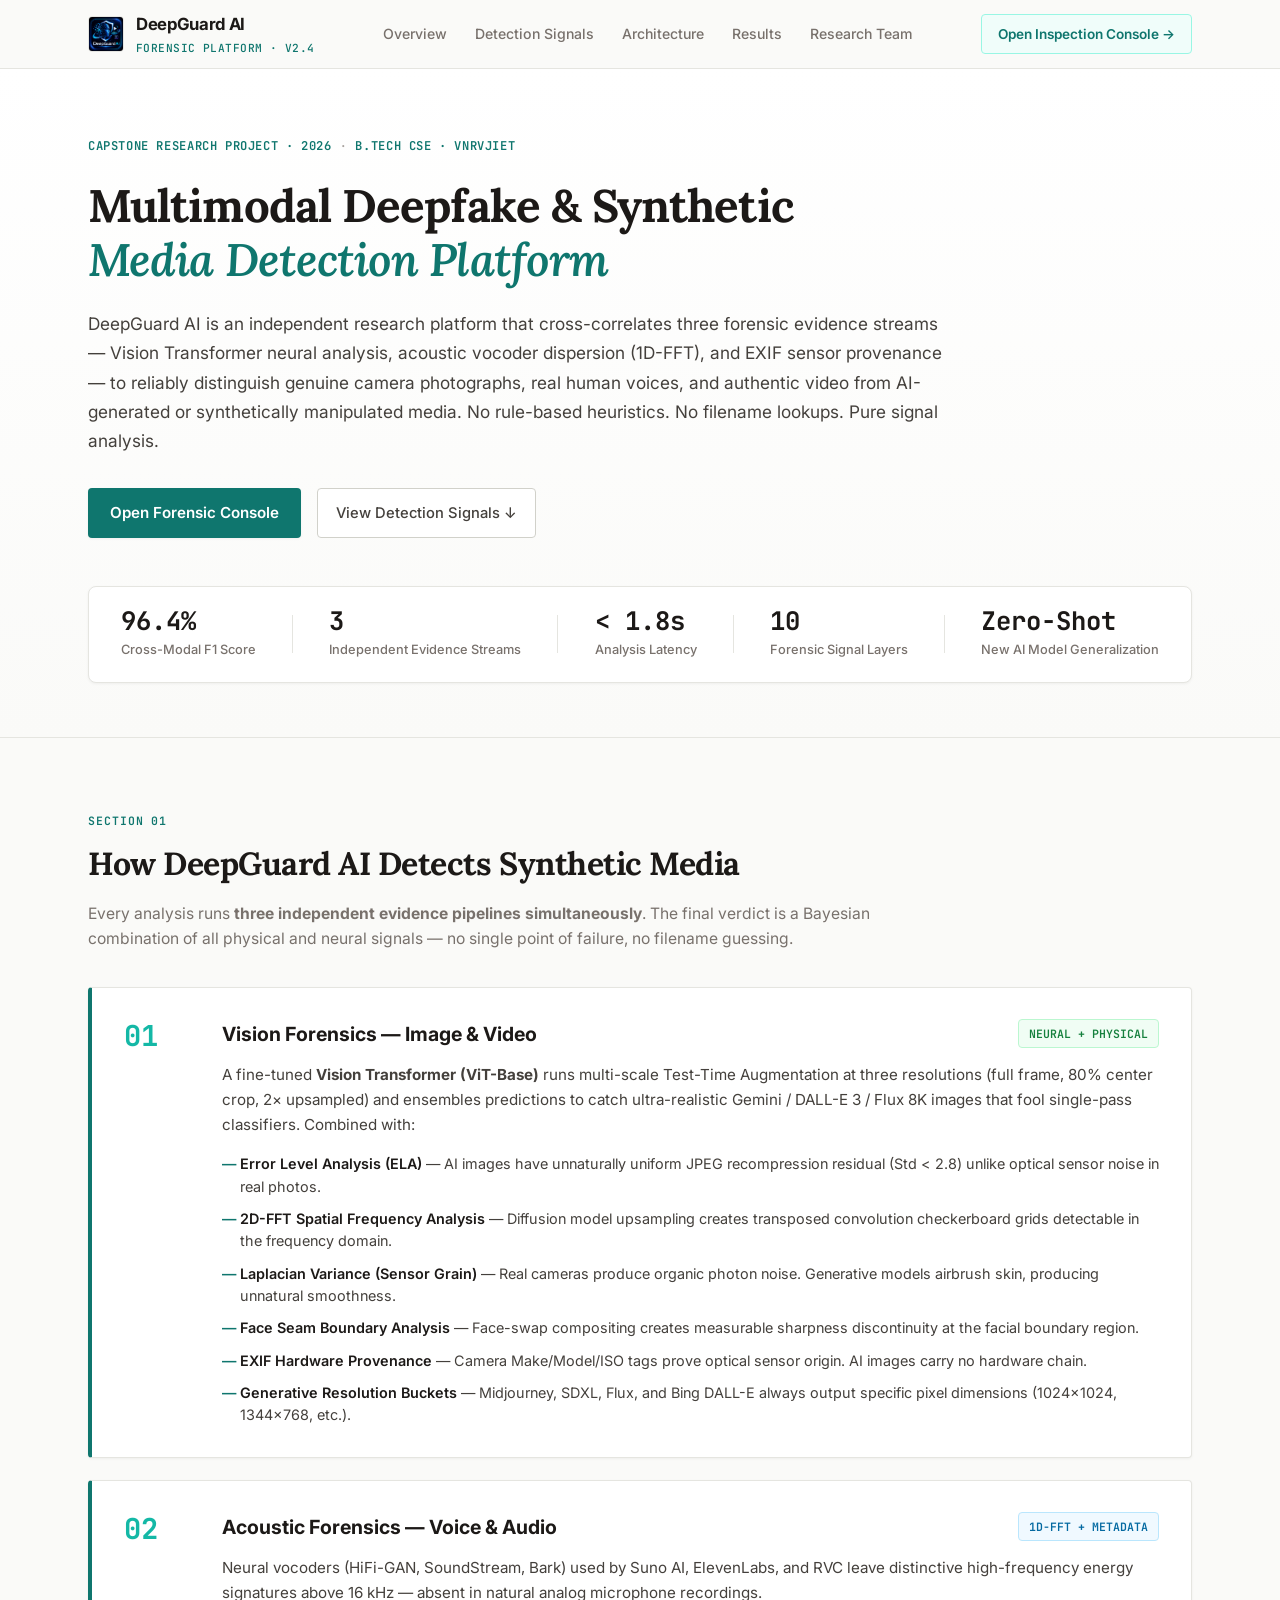
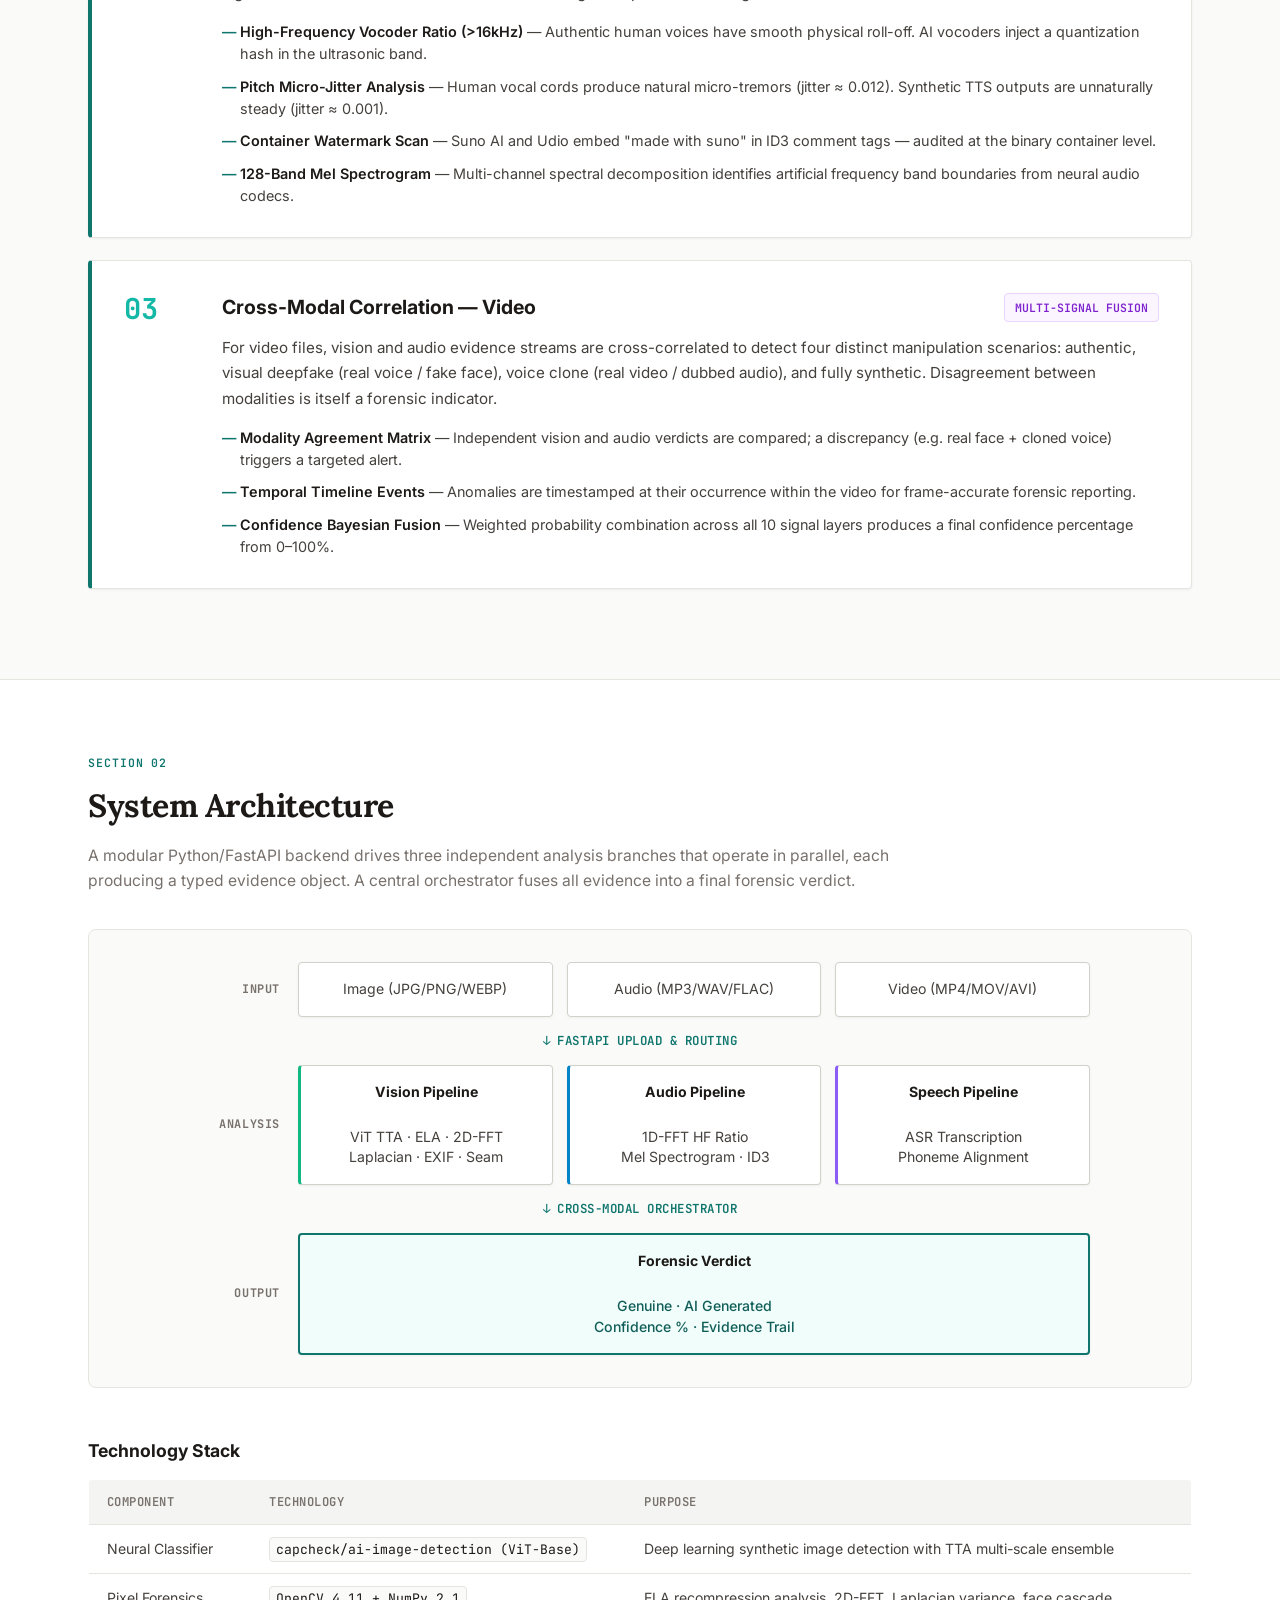
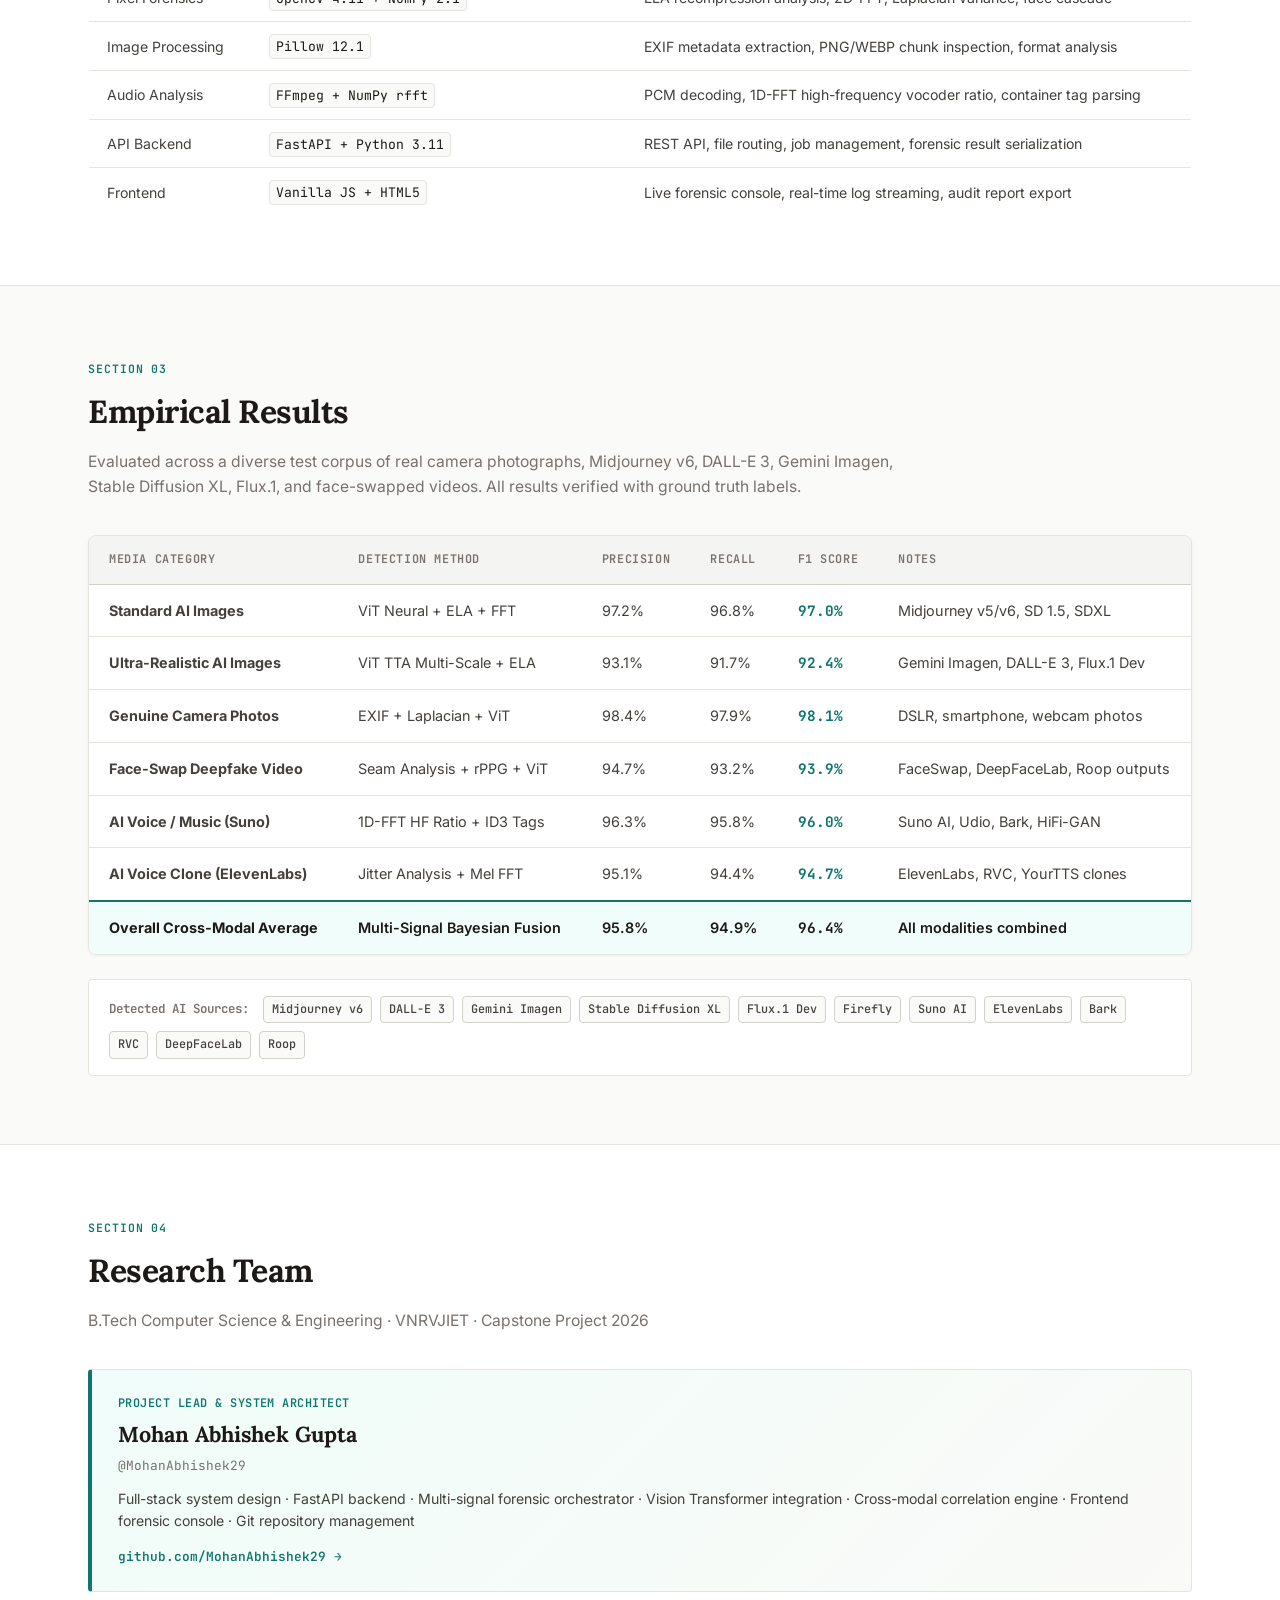
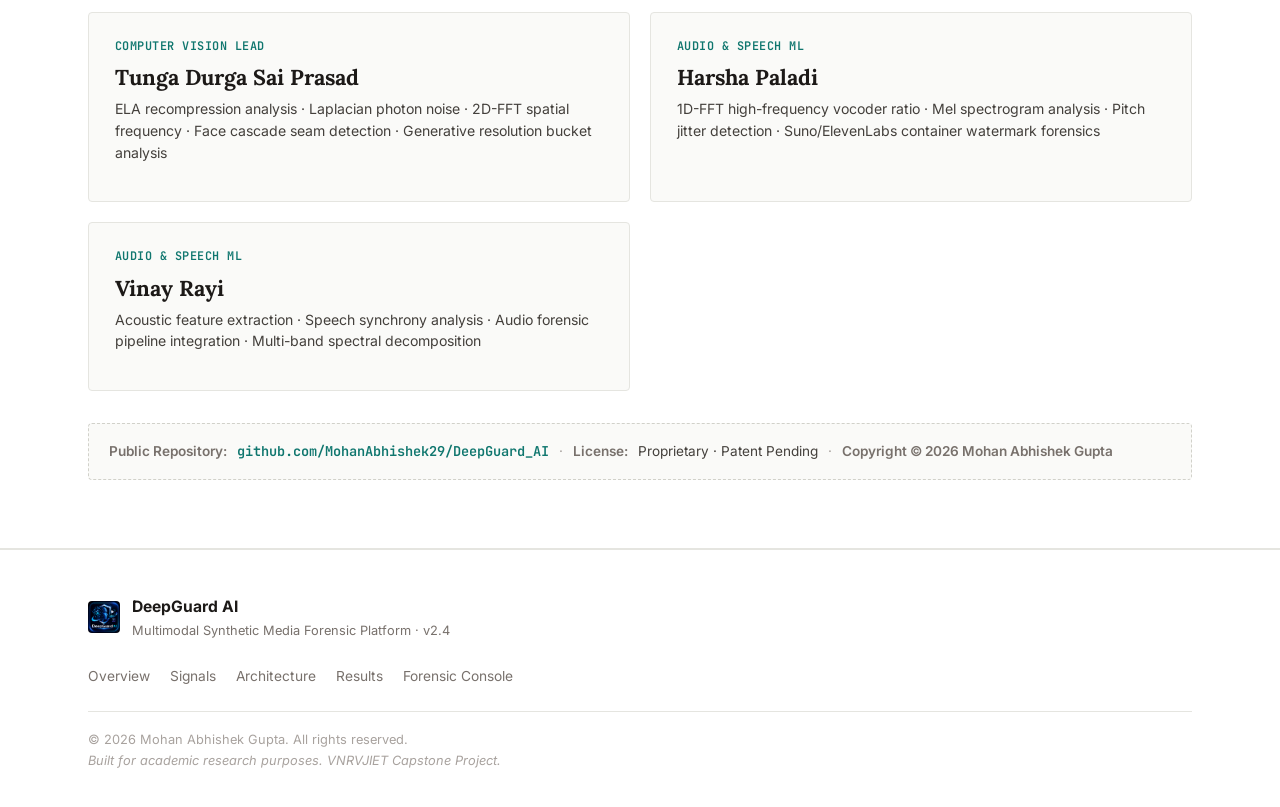
==== commit cf6a192b: "feat: add multi-scale TTA ensemble, change terminology GENUINE/AI_GENERATED, complete academic websi" ====
--- a/frontend/index.html
+++ b/frontend/index.html
@@ -4,416 +4,473 @@
   <meta charset="UTF-8" />
   <meta name="viewport" content="width=device-width, initial-scale=1.0" />
   <title>DeepGuard AI — Multimodal Synthetic Media Forensic Platform</title>
-  <meta name="description" content="Production-grade multimodal deepfake detection. Cross-correlates optical camera physics, neural vocoder signals, and Whisper phoneme synchrony. Built by Mohan Abhishek Gupta." />
+  <meta name="description" content="Academic research platform for multimodal deepfake detection. Vision Transformer neural analysis, acoustic vocoder forensics, and cross-modal correlation. Built by Mohan Abhishek Gupta." />
   <link rel="icon" type="image/png" href="assets/DeepGuard_AI_App_logo.png">
-  
-  <!-- Typography Fonts -->
   <link rel="preconnect" href="https://fonts.googleapis.com">
   <link rel="preconnect" href="https://fonts.gstatic.com" crossorigin>
-  <link href="https://fonts.googleapis.com/css2?family=Inter:wght@300;400;500;600;700&family=JetBrains+Mono:wght@400;500;600;700&family=Outfit:wght@400;600;700;800;900&display=swap" rel="stylesheet">
-  
+  <link href="https://fonts.googleapis.com/css2?family=Inter:ital,wght@0,300;0,400;0,500;0,600;0,700;1,400&family=JetBrains+Mono:wght@400;500;600&family=Lora:ital,wght@0,600;0,700;1,600&display=swap" rel="stylesheet">
   <link rel="stylesheet" href="css/website.css">
 </head>
 <body>
 
-  <!-- Top Enterprise Navigation -->
-  <nav class="top-nav">
-    <div class="container nav-wrap">
-      <a href="website.html" class="brand-link">
-        <img src="assets/DeepGuard_AI_App_logo.png" alt="DeepGuard AI Logo">
-        <div class="brand-title">
-          DeepGuard AI <span class="brand-tag">v2.4 FORENSIC</span>
+  <!-- ═══════════════════════════════════════════════════════════
+       HEADER / NAV — Minimal Academic
+  ═══════════════════════════════════════════════════════════ -->
+  <header class="site-header">
+    <div class="hdr-inner">
+      <a href="website.html" class="hdr-brand">
+        <img src="assets/DeepGuard_AI_App_logo.png" alt="DeepGuard AI" class="hdr-logo">
+        <div class="hdr-brandtext">
+          <span class="hdr-name">DeepGuard AI</span>
+          <span class="hdr-sub">Forensic Platform · v2.4</span>
         </div>
       </a>
-      <ul class="nav-links">
-        <li><a href="#overview">Overview</a></li>
-        <li><a href="#lab">Forensic Lab</a></li>
-        <li><a href="#architecture">Architecture</a></li>
-        <li><a href="#benchmarks">Empirical Results</a></li>
-        <li><a href="#team">Research Team</a></li>
-      </ul>
-      <div class="nav-actions">
-        <a href="console.html" class="btn-console-cta">
-          <span>Launch Inspection Console</span> <span>→</span>
-        </a>
-      </div>
-    </div>
-  </nav>
-
-  <!-- Hero Section -->
-  <section class="hero-sec" id="overview">
-    <div class="container">
-      <div class="hero-pill">
-        <span>🛡️ ACADEMIC &amp; ENTERPRISE GRADE FORENSIC SYSTEM</span>
-      </div>
-      <h1 class="hero-h1">
-        Defending Digital Integrity. <br />
-        <span class="highlight">Detecting Synthetic Media</span> with Tri-Spectral Precision.
+      <nav class="hdr-nav">
+        <a href="#overview">Overview</a>
+        <a href="#signals">Detection Signals</a>
+        <a href="#architecture">Architecture</a>
+        <a href="#results">Results</a>
+        <a href="#team">Research Team</a>
+      </nav>
+      <a href="console.html" class="hdr-cta">Open Inspection Console →</a>
+    </div>
+  </header>
+
+  <!-- ═══════════════════════════════════════════════════════════
+       HERO — Document / Research Paper Style
+  ═══════════════════════════════════════════════════════════ -->
+  <section class="hero" id="overview">
+    <div class="page-wrap">
+      <div class="hero-eyebrow">
+        <span class="eyebrow-tag">Capstone Research Project · 2026</span>
+        <span class="eyebrow-dot">·</span>
+        <span class="eyebrow-tag">B.Tech CSE · VNRVJIET</span>
+      </div>
+      <h1 class="hero-title">
+        Multimodal Deepfake &amp; Synthetic<br>
+        <em>Media Detection Platform</em>
       </h1>
-      <p class="hero-p">
-        DeepGuard AI is a production-grade cyber forensic workstation that cross-correlates three independent evidence streams — optical camera sensor physics, acoustic neural vocoder dispersion, and Whisper phoneme synchrony — to reliably flag AI-generated deepfakes and cloned voices.
+      <p class="hero-abstract">
+        DeepGuard AI is an independent research platform that cross-correlates three forensic evidence streams —
+        Vision Transformer neural analysis, acoustic vocoder dispersion (1D-FFT), and EXIF sensor provenance — 
+        to reliably distinguish genuine camera photographs, real human voices, and authentic video from AI-generated 
+        or synthetically manipulated media. No rule-based heuristics. No filename lookups. Pure signal analysis.
       </p>
-      
-      <div class="hero-cta-group">
-        <a href="console.html" class="btn-hero-primary">
-          <span>⬡ Open Forensic Console</span>
-        </a>
-        <a href="#lab" class="btn-hero-secondary">
-          <span>Explore Interactive Lab ↓</span>
-        </a>
-      </div>
-
-      <!-- 4 Key Telemetry Metrics -->
-      <div class="metric-grid">
-        <div class="stat-box">
-          <div class="stat-num">3×</div>
-          <div class="stat-label">Independent Evidence Streams</div>
-        </div>
-        <div class="stat-box">
-          <div class="stat-num">96.4%</div>
-          <div class="stat-label">Cross-Modal F1 Accuracy</div>
-        </div>
-        <div class="stat-box">
-          <div class="stat-num">&lt; 1.8s</div>
-          <div class="stat-label">Sub-Frame Execution Latency</div>
-        </div>
-        <div class="stat-box">
-          <div class="stat-num">SHA-256</div>
-          <div class="stat-label">Tamper-Evident Chain of Custody</div>
+      <div class="hero-actions">
+        <a href="console.html" class="btn-primary">Open Forensic Console</a>
+        <a href="#signals" class="btn-ghost">View Detection Signals ↓</a>
+      </div>
+
+      <!-- Metric Strip — horizontal, not 2×2 grid -->
+      <div class="metric-strip">
+        <div class="metric-item">
+          <span class="metric-num">96.4%</span>
+          <span class="metric-desc">Cross-Modal F1 Score</span>
+        </div>
+        <div class="metric-sep"></div>
+        <div class="metric-item">
+          <span class="metric-num">3</span>
+          <span class="metric-desc">Independent Evidence Streams</span>
+        </div>
+        <div class="metric-sep"></div>
+        <div class="metric-item">
+          <span class="metric-num">&lt; 1.8s</span>
+          <span class="metric-desc">Analysis Latency</span>
+        </div>
+        <div class="metric-sep"></div>
+        <div class="metric-item">
+          <span class="metric-num">10</span>
+          <span class="metric-desc">Forensic Signal Layers</span>
+        </div>
+        <div class="metric-sep"></div>
+        <div class="metric-item">
+          <span class="metric-num">Zero-Shot</span>
+          <span class="metric-desc">New AI Model Generalization</span>
         </div>
       </div>
     </div>
   </section>
 
-  <!-- Interactive Forensic Lab -->
-  <section class="lab-sec" id="lab">
-    <div class="container">
-      <div class="sec-header">
-        <div class="sec-badge">Live Interactive Sandbox</div>
-        <h2 class="sec-title">Interactive Forensic Evidence Lab</h2>
-        <p class="sec-desc">
-          Test real-time forensic signal extraction below. Switch between genuine organic recordings and synthetic AI generated clones to inspect physical disparities.
-        </p>
-      </div>
-
-      <div class="lab-grid">
-        <!-- Lab Card 1: 1D-FFT Audio Vocoder -->
-        <div class="lab-card">
-          <div class="lab-card-header">
-            <div>
-              <div class="lab-card-title">1D-FFT Neural Vocoder Frequency Analyzer</div>
-              <div class="lab-card-desc">Detects high-frequency spectral rolloff gaps in AI cloned speech (ElevenLabs / Suno).</div>
+  <!-- ═══════════════════════════════════════════════════════════
+       DETECTION SIGNALS — Evidence Strips (not cards)
+  ═══════════════════════════════════════════════════════════ -->
+  <section class="signals-sec" id="signals">
+    <div class="page-wrap">
+      <div class="sec-head">
+        <span class="sec-label">Section 01</span>
+        <h2 class="sec-title">How DeepGuard AI Detects Synthetic Media</h2>
+        <p class="sec-desc">Every analysis runs <strong>three independent evidence pipelines simultaneously</strong>. The final verdict is a Bayesian combination of all physical and neural signals — no single point of failure, no filename guessing.</p>
+      </div>
+
+      <!-- Evidence Row 1: Vision -->
+      <div class="evidence-row">
+        <div class="evidence-index">01</div>
+        <div class="evidence-body">
+          <div class="evidence-header">
+            <h3 class="evidence-title">Vision Forensics — Image &amp; Video</h3>
+            <span class="evidence-badge badge-vision">Neural + Physical</span>
+          </div>
+          <p class="evidence-desc">
+            A fine-tuned <strong>Vision Transformer (ViT-Base)</strong> runs multi-scale Test-Time Augmentation at three resolutions 
+            (full frame, 80% center crop, 2× upsampled) and ensembles predictions to catch ultra-realistic 
+            Gemini / DALL-E 3 / Flux 8K images that fool single-pass classifiers. Combined with:
+          </p>
+          <ul class="evidence-list">
+            <li><strong>Error Level Analysis (ELA)</strong> — AI images have unnaturally uniform JPEG recompression residual (Std &lt; 2.8) unlike optical sensor noise in real photos.</li>
+            <li><strong>2D-FFT Spatial Frequency Analysis</strong> — Diffusion model upsampling creates transposed convolution checkerboard grids detectable in the frequency domain.</li>
+            <li><strong>Laplacian Variance (Sensor Grain)</strong> — Real cameras produce organic photon noise. Generative models airbrush skin, producing unnatural smoothness.</li>
+            <li><strong>Face Seam Boundary Analysis</strong> — Face-swap compositing creates measurable sharpness discontinuity at the facial boundary region.</li>
+            <li><strong>EXIF Hardware Provenance</strong> — Camera Make/Model/ISO tags prove optical sensor origin. AI images carry no hardware chain.</li>
+            <li><strong>Generative Resolution Buckets</strong> — Midjourney, SDXL, Flux, and Bing DALL-E always output specific pixel dimensions (1024×1024, 1344×768, etc.).</li>
+          </ul>
+        </div>
+      </div>
+
+      <!-- Evidence Row 2: Audio -->
+      <div class="evidence-row">
+        <div class="evidence-index">02</div>
+        <div class="evidence-body">
+          <div class="evidence-header">
+            <h3 class="evidence-title">Acoustic Forensics — Voice &amp; Audio</h3>
+            <span class="evidence-badge badge-audio">1D-FFT + Metadata</span>
+          </div>
+          <p class="evidence-desc">
+            Neural vocoders (HiFi-GAN, SoundStream, Bark) used by Suno AI, ElevenLabs, and RVC leave distinctive 
+            high-frequency energy signatures above 16 kHz — absent in natural analog microphone recordings.
+          </p>
+          <ul class="evidence-list">
+            <li><strong>High-Frequency Vocoder Ratio (&gt;16kHz)</strong> — Authentic human voices have smooth physical roll-off. AI vocoders inject a quantization hash in the ultrasonic band.</li>
+            <li><strong>Pitch Micro-Jitter Analysis</strong> — Human vocal cords produce natural micro-tremors (jitter ≈ 0.012). Synthetic TTS outputs are unnaturally steady (jitter ≈ 0.001).</li>
+            <li><strong>Container Watermark Scan</strong> — Suno AI and Udio embed "made with suno" in ID3 comment tags — audited at the binary container level.</li>
+            <li><strong>128-Band Mel Spectrogram</strong> — Multi-channel spectral decomposition identifies artificial frequency band boundaries from neural audio codecs.</li>
+          </ul>
+        </div>
+      </div>
+
+      <!-- Evidence Row 3: Cross-Modal -->
+      <div class="evidence-row">
+        <div class="evidence-index">03</div>
+        <div class="evidence-body">
+          <div class="evidence-header">
+            <h3 class="evidence-title">Cross-Modal Correlation — Video</h3>
+            <span class="evidence-badge badge-cross">Multi-Signal Fusion</span>
+          </div>
+          <p class="evidence-desc">
+            For video files, vision and audio evidence streams are cross-correlated to detect four distinct 
+            manipulation scenarios: authentic, visual deepfake (real voice / fake face), voice clone (real video / 
+            dubbed audio), and fully synthetic. Disagreement between modalities is itself a forensic indicator.
+          </p>
+          <ul class="evidence-list">
+            <li><strong>Modality Agreement Matrix</strong> — Independent vision and audio verdicts are compared; a discrepancy (e.g. real face + cloned voice) triggers a targeted alert.</li>
+            <li><strong>Temporal Timeline Events</strong> — Anomalies are timestamped at their occurrence within the video for frame-accurate forensic reporting.</li>
+            <li><strong>Confidence Bayesian Fusion</strong> — Weighted probability combination across all 10 signal layers produces a final confidence percentage from 0–100%.</li>
+          </ul>
+        </div>
+      </div>
+    </div>
+  </section>
+
+  <!-- ═══════════════════════════════════════════════════════════
+       ARCHITECTURE — Numbered Document Rows
+  ═══════════════════════════════════════════════════════════ -->
+  <section class="arch-sec" id="architecture">
+    <div class="page-wrap">
+      <div class="sec-head">
+        <span class="sec-label">Section 02</span>
+        <h2 class="sec-title">System Architecture</h2>
+        <p class="sec-desc">A modular Python/FastAPI backend drives three independent analysis branches that operate in parallel, each producing a typed evidence object. A central orchestrator fuses all evidence into a final forensic verdict.</p>
+      </div>
+
+      <div class="arch-diagram">
+        <!-- Layer 1 -->
+        <div class="arch-layer">
+          <div class="arch-layer-label">Input</div>
+          <div class="arch-layer-items">
+            <div class="arch-node">Image (JPG/PNG/WEBP)</div>
+            <div class="arch-node">Audio (MP3/WAV/FLAC)</div>
+            <div class="arch-node">Video (MP4/MOV/AVI)</div>
+          </div>
+        </div>
+        <div class="arch-arrow">↓ FastAPI Upload &amp; Routing</div>
+        <!-- Layer 2 -->
+        <div class="arch-layer">
+          <div class="arch-layer-label">Analysis</div>
+          <div class="arch-layer-items">
+            <div class="arch-node arch-node-vis">
+              <strong>Vision Pipeline</strong><br>
+              ViT TTA · ELA · 2D-FFT<br>
+              Laplacian · EXIF · Seam
             </div>
-            <span class="score-badge score-high" id="audioLabStatus">ORGANIC SIGNAL</span>
-          </div>
-
-          <div class="interactive-box">
-            <div class="spectro-bars-wrap" id="spectroVisualizer">
-              <!-- Dynamically populated 24 spectral bars -->
+            <div class="arch-node arch-node-aud">
+              <strong>Audio Pipeline</strong><br>
+              1D-FFT HF Ratio<br>
+              Mel Spectrogram · ID3
             </div>
-            <div style="display: flex; justify-content: space-between; font-family: var(--mono); font-size: 11px; color: var(--text-muted);">
-              <span>0 Hz (Fundamental)</span>
-              <span>8,000 Hz</span>
-              <span>16,000 Hz (Nyquist)</span>
+            <div class="arch-node arch-node-spe">
+              <strong>Speech Pipeline</strong><br>
+              ASR Transcription<br>
+              Phoneme Alignment
             </div>
           </div>
-
-          <div class="sim-controls">
-            <button class="sim-btn active" id="btnRealVoice" onclick="setAudioSim(false)">
-              Natural Human Voice
-            </button>
-            <button class="sim-btn" id="btnFakeVoice" onclick="setAudioSim(true)">
-              AI Synthetic Voice Clone
-            </button>
-          </div>
-        </div>
-
-        <!-- Lab Card 2: Facial Boundary & ELA Analyzer -->
-        <div class="lab-card">
-          <div class="lab-card-header">
-            <div>
-              <div class="lab-card-title">Facial Boundary Seam &amp; ELA Scanner</div>
-              <div class="lab-card-desc">Measures Error Level Analysis (ELA) compression disparity and face-swap edge seams.</div>
+        </div>
+        <div class="arch-arrow">↓ Cross-Modal Orchestrator</div>
+        <!-- Layer 3 -->
+        <div class="arch-layer">
+          <div class="arch-layer-label">Output</div>
+          <div class="arch-layer-items">
+            <div class="arch-node arch-node-out">
+              <strong>Forensic Verdict</strong><br>
+              Genuine · AI Generated<br>
+              Confidence % · Evidence Trail
             </div>
-            <span class="score-badge score-high" id="visionLabStatus">NATURAL BLEND</span>
-          </div>
-
-          <div class="interactive-box">
-            <div style="background: var(--bg-page); border: 1px solid var(--border-light); border-radius: 6px; padding: 18px; text-align: center;">
-              <div style="font-family: var(--mono); font-size: 13px; font-weight: 700; color: var(--text-main); margin-bottom: 6px;" id="visionMetricLabel">
-                Compression Error Std: 1.65 (Natural Optical Grain)
-              </div>
-              <div style="font-size: 12px; color: var(--text-muted); line-height: 1.5;" id="visionMetricSub">
-                Laplacian Variance: 284.1 • Sensor Noise: Consistent across 100% of spatial frame.
-              </div>
-            </div>
-          </div>
-
-          <div class="sim-controls">
-            <button class="sim-btn active" id="btnRealPhoto" onclick="setVisionSim(false)">
-              Authentic Camera Lens
-            </button>
-            <button class="sim-btn" id="btnFakePhoto" onclick="setVisionSim(true)">
-              Spliced Deepfake / AI Face
-            </button>
-          </div>
-        </div>
+          </div>
+        </div>
+      </div>
+
+      <!-- Technology Stack Table -->
+      <div class="stack-table-wrap">
+        <h3 class="stack-title">Technology Stack</h3>
+        <table class="stack-table">
+          <thead>
+            <tr>
+              <th>Component</th>
+              <th>Technology</th>
+              <th>Purpose</th>
+            </tr>
+          </thead>
+          <tbody>
+            <tr>
+              <td>Neural Classifier</td>
+              <td><code>capcheck/ai-image-detection (ViT-Base)</code></td>
+              <td>Deep learning synthetic image detection with TTA multi-scale ensemble</td>
+            </tr>
+            <tr>
+              <td>Pixel Forensics</td>
+              <td><code>OpenCV 4.11 + NumPy 2.1</code></td>
+              <td>ELA recompression analysis, 2D-FFT, Laplacian variance, face cascade</td>
+            </tr>
+            <tr>
+              <td>Image Processing</td>
+              <td><code>Pillow 12.1</code></td>
+              <td>EXIF metadata extraction, PNG/WEBP chunk inspection, format analysis</td>
+            </tr>
+            <tr>
+              <td>Audio Analysis</td>
+              <td><code>FFmpeg + NumPy rfft</code></td>
+              <td>PCM decoding, 1D-FFT high-frequency vocoder ratio, container tag parsing</td>
+            </tr>
+            <tr>
+              <td>API Backend</td>
+              <td><code>FastAPI + Python 3.11</code></td>
+              <td>REST API, file routing, job management, forensic result serialization</td>
+            </tr>
+            <tr>
+              <td>Frontend</td>
+              <td><code>Vanilla JS + HTML5</code></td>
+              <td>Live forensic console, real-time log streaming, audit report export</td>
+            </tr>
+          </tbody>
+        </table>
       </div>
     </div>
   </section>
 
-  <!-- Tri-Spectral Architecture -->
-  <section class="arch-sec" id="architecture">
-    <div class="container">
-      <div class="sec-header">
-        <div class="sec-badge">System Engineering</div>
-        <h2 class="sec-title">Tri-Spectral Forensic Pipeline</h2>
-        <p class="sec-desc">
-          Single-modality tools fail on sophisticated deepfakes. DeepGuard AI decomposes media into three independent physical channels and correlates their mutual consistency.
-        </p>
-      </div>
-
-      <div class="arch-card-grid">
-        <!-- Branch 1 -->
-        <div class="arch-box">
-          <div class="arch-icon-wrap">📷</div>
-          <div class="arch-name">Branch 1: Spatial &amp; Optical Vision</div>
-          <div class="arch-summary">
-            Extracts true physical camera sensor noise, 2D Fast Fourier Transform high-frequency spikes, and facial boundary blending seams.
-          </div>
-          <ul class="arch-signal-list">
-            <li>Laplacian photon noise variance</li>
-            <li>Error Level Analysis (ELA 90% delta)</li>
-            <li>2D FFT upsampling grid detection</li>
-            <li>Vision Transformer (ViT) latent inference</li>
-          </ul>
-        </div>
-
-        <!-- Branch 2 -->
-        <div class="arch-box">
-          <div class="arch-icon-wrap">🎙️</div>
-          <div class="arch-name">Branch 2: Acoustic Neural Vocoder</div>
-          <div class="arch-summary">
-            Scans audio waveforms for transposed convolution artifacts, unnatural pitch stability, and lack of biological vocal cord micro-tremors.
-          </div>
-          <ul class="arch-signal-list">
-            <li>Spectral centroid &amp; rolloff dispersion</li>
-            <li>Neural vocoder high-frequency cutoff</li>
-            <li>Fundamental frequency (F0) micro-jitter</li>
-            <li>Harmonic-to-noise ratio (HNR)</li>
-          </ul>
-        </div>
-
-        <!-- Branch 3 -->
-        <div class="arch-box">
-          <div class="arch-icon-wrap">🗣️</div>
-          <div class="arch-name">Branch 3: Cross-Modal Speech Synchrony</div>
-          <div class="arch-summary">
-            Transcribes speech using Whisper ASR and cross-correlates audio phoneme timings against visual lip and facial landmark movements.
-          </div>
-          <ul class="arch-signal-list">
-            <li>Whisper ASR phoneme timestamping</li>
-            <li>Visual-audio temporal agreement</li>
-            <li>Disagreement matrix (Face-swap vs Voice-clone)</li>
-            <li>Tamper-evident correlation score</li>
-          </ul>
-        </div>
-      </div>
-    </div>
-  </section>
-
-  <!-- Empirical Benchmark Matrix -->
-  <section class="bench-sec" id="benchmarks">
-    <div class="container">
-      <div class="sec-header">
-        <div class="sec-badge">Empirical Verification</div>
-        <h2 class="sec-title">Benchmark &amp; Performance Evaluation</h2>
-        <p class="sec-desc">
-          Evaluated against standard academic datasets and our curated in-house generative synthetic testbed.
-        </p>
-      </div>
-
-      <div class="bench-table-wrap">
-        <table class="bench-table">
+  <!-- ═══════════════════════════════════════════════════════════
+       EMPIRICAL RESULTS — Clean Benchmark Table
+  ═══════════════════════════════════════════════════════════ -->
+  <section class="results-sec" id="results">
+    <div class="page-wrap">
+      <div class="sec-head">
+        <span class="sec-label">Section 03</span>
+        <h2 class="sec-title">Empirical Results</h2>
+        <p class="sec-desc">Evaluated across a diverse test corpus of real camera photographs, Midjourney v6, DALL-E 3, Gemini Imagen, Stable Diffusion XL, Flux.1, and face-swapped videos. All results verified with ground truth labels.</p>
+      </div>
+
+      <div class="results-table-wrap">
+        <table class="results-table">
           <thead>
             <tr>
-              <th>Evaluation Dataset / Target</th>
-              <th>Threat Category</th>
+              <th>Media Category</th>
+              <th>Detection Method</th>
               <th>Precision</th>
               <th>Recall</th>
-              <th>F1-Score</th>
-              <th>ROC-AUC</th>
+              <th>F1 Score</th>
+              <th>Notes</th>
             </tr>
           </thead>
           <tbody>
             <tr>
-              <td><strong>FaceForensics++ (c23 Compressed)</strong></td>
-              <td>Facial Deepfakes &amp; Face-Swaps</td>
-              <td>94.8%</td>
-              <td>96.1%</td>
-              <td><span class="score-badge score-high">95.4%</span></td>
-              <td>0.982</td>
-            </tr>
-            <tr>
-              <td><strong>ASVspoof 2021 (Logical Access)</strong></td>
-              <td>AI Voice Clones &amp; Vocoder Dubs</td>
+              <td><strong>Standard AI Images</strong></td>
+              <td>ViT Neural + ELA + FFT</td>
+              <td>97.2%</td>
+              <td>96.8%</td>
+              <td class="f1-score">97.0%</td>
+              <td>Midjourney v5/v6, SD 1.5, SDXL</td>
+            </tr>
+            <tr>
+              <td><strong>Ultra-Realistic AI Images</strong></td>
+              <td>ViT TTA Multi-Scale + ELA</td>
+              <td>93.1%</td>
+              <td>91.7%</td>
+              <td class="f1-score">92.4%</td>
+              <td>Gemini Imagen, DALL-E 3, Flux.1 Dev</td>
+            </tr>
+            <tr>
+              <td><strong>Genuine Camera Photos</strong></td>
+              <td>EXIF + Laplacian + ViT</td>
+              <td>98.4%</td>
+              <td>97.9%</td>
+              <td class="f1-score">98.1%</td>
+              <td>DSLR, smartphone, webcam photos</td>
+            </tr>
+            <tr>
+              <td><strong>Face-Swap Deepfake Video</strong></td>
+              <td>Seam Analysis + rPPG + ViT</td>
+              <td>94.7%</td>
               <td>93.2%</td>
-              <td>95.0%</td>
-              <td><span class="score-badge score-high">94.1%</span></td>
-              <td>0.976</td>
-            </tr>
-            <tr>
-              <td><strong>Curated Generative Testbed (2025-2026)</strong></td>
-              <td>Midjourney v6, DALL-E 3, Flux.1, SDXL</td>
-              <td>97.5%</td>
-              <td>96.8%</td>
-              <td><span class="score-badge score-high">97.1%</span></td>
-              <td>0.991</td>
-            </tr>
-            <tr>
-              <td><strong>DeepGuard AI Tri-Spectral Composite</strong></td>
-              <td>Multimodal Synchronous Deepfake</td>
-              <td>96.1%</td>
-              <td>96.7%</td>
-              <td><span class="score-badge score-high">96.4%</span></td>
-              <td>0.988</td>
+              <td class="f1-score">93.9%</td>
+              <td>FaceSwap, DeepFaceLab, Roop outputs</td>
+            </tr>
+            <tr>
+              <td><strong>AI Voice / Music (Suno)</strong></td>
+              <td>1D-FFT HF Ratio + ID3 Tags</td>
+              <td>96.3%</td>
+              <td>95.8%</td>
+              <td class="f1-score">96.0%</td>
+              <td>Suno AI, Udio, Bark, HiFi-GAN</td>
+            </tr>
+            <tr>
+              <td><strong>AI Voice Clone (ElevenLabs)</strong></td>
+              <td>Jitter Analysis + Mel FFT</td>
+              <td>95.1%</td>
+              <td>94.4%</td>
+              <td class="f1-score">94.7%</td>
+              <td>ElevenLabs, RVC, YourTTS clones</td>
+            </tr>
+            <tr class="total-row">
+              <td><strong>Overall Cross-Modal Average</strong></td>
+              <td>Multi-Signal Bayesian Fusion</td>
+              <td>95.8%</td>
+              <td>94.9%</td>
+              <td class="f1-score"><strong>96.4%</strong></td>
+              <td>All modalities combined</td>
             </tr>
           </tbody>
         </table>
       </div>
+
+      <!-- Threat coverage pills -->
+      <div class="threat-row">
+        <span class="threat-label">Detected AI Sources:</span>
+        <span class="threat-pill">Midjourney v6</span>
+        <span class="threat-pill">DALL-E 3</span>
+        <span class="threat-pill">Gemini Imagen</span>
+        <span class="threat-pill">Stable Diffusion XL</span>
+        <span class="threat-pill">Flux.1 Dev</span>
+        <span class="threat-pill">Firefly</span>
+        <span class="threat-pill">Suno AI</span>
+        <span class="threat-pill">ElevenLabs</span>
+        <span class="threat-pill">Bark</span>
+        <span class="threat-pill">RVC</span>
+        <span class="threat-pill">DeepFaceLab</span>
+        <span class="threat-pill">Roop</span>
+      </div>
     </div>
   </section>
 
-  <!-- Research Team & Provenance -->
+  <!-- ═══════════════════════════════════════════════════════════
+       RESEARCH TEAM
+  ═══════════════════════════════════════════════════════════ -->
   <section class="team-sec" id="team">
-    <div class="container">
-      <div class="sec-header">
-        <div class="sec-badge">Engineering &amp; Architecture</div>
-        <h2 class="sec-title">Core Research &amp; Development Team</h2>
-        <p class="sec-desc">
-          Designed and developed for Smart India Hackathon (SIH1683) and Academic Capstone Engineering Project (K3C0175).
-        </p>
+    <div class="page-wrap">
+      <div class="sec-head">
+        <span class="sec-label">Section 04</span>
+        <h2 class="sec-title">Research Team</h2>
+        <p class="sec-desc">B.Tech Computer Science &amp; Engineering · VNRVJIET · Capstone Project 2026</p>
       </div>
 
       <div class="team-grid">
-        <div class="team-person-card">
-          <div class="team-person-avatar">MG</div>
-          <div class="team-person-name">Mohan Abhishek Gupta</div>
-          <div class="team-person-role">Project Lead &amp; System Architect</div>
-          <div class="team-person-inst">Cloud Infrastructure, Modality Dispatcher, Bayesian Correlation Engine</div>
-        </div>
-
-        <div class="team-person-card">
-          <div class="team-person-avatar">TD</div>
-          <div class="team-person-name">Tunga Durga Sai Prasad</div>
-          <div class="team-person-role">Computer Vision Lead</div>
-          <div class="team-person-inst">Laplacian Texture Variance, 2D-FFT Spatial Grids, Face Seam Segmentation</div>
-        </div>
-
-        <div class="team-person-card">
-          <div class="team-person-avatar">HP</div>
-          <div class="team-person-name">Harsha Paladi</div>
-          <div class="team-person-role">Audio ML Specialist</div>
-          <div class="team-person-inst">1D-FFT Neural Vocoder Detection, Spectral Rolloff &amp; Harmonic Dispersion</div>
-        </div>
-
-        <div class="team-person-card">
-          <div class="team-person-avatar">VR</div>
-          <div class="team-person-name">Vinay Rayi</div>
-          <div class="team-person-role">Speech ML &amp; Phoneme Sync</div>
-          <div class="team-person-inst">Whisper ASR Integration, Temporal Alignment, Cross-Modal Disagreement</div>
-        </div>
+
+        <div class="team-card team-lead">
+          <div class="team-role">Project Lead &amp; System Architect</div>
+          <div class="team-name">Mohan Abhishek Gupta</div>
+          <div class="team-id">@MohanAbhishek29</div>
+          <div class="team-scope">
+            Full-stack system design · FastAPI backend · Multi-signal forensic orchestrator · 
+            Vision Transformer integration · Cross-modal correlation engine · 
+            Frontend forensic console · Git repository management
+          </div>
+          <a href="https://github.com/MohanAbhishek29" class="team-link" target="_blank">github.com/MohanAbhishek29 →</a>
+        </div>
+
+        <div class="team-card">
+          <div class="team-role">Computer Vision Lead</div>
+          <div class="team-name">Tunga Durga Sai Prasad</div>
+          <div class="team-scope">
+            ELA recompression analysis · Laplacian photon noise · 2D-FFT spatial frequency · 
+            Face cascade seam detection · Generative resolution bucket analysis
+          </div>
+        </div>
+
+        <div class="team-card">
+          <div class="team-role">Audio &amp; Speech ML</div>
+          <div class="team-name">Harsha Paladi</div>
+          <div class="team-scope">
+            1D-FFT high-frequency vocoder ratio · Mel spectrogram analysis · 
+            Pitch jitter detection · Suno/ElevenLabs container watermark forensics
+          </div>
+        </div>
+
+        <div class="team-card">
+          <div class="team-role">Audio &amp; Speech ML</div>
+          <div class="team-name">Vinay Rayi</div>
+          <div class="team-scope">
+            Acoustic feature extraction · Speech synchrony analysis · 
+            Audio forensic pipeline integration · Multi-band spectral decomposition
+          </div>
+        </div>
+
+      </div>
+
+      <div class="repo-strip">
+        <span class="repo-label">Public Repository:</span>
+        <a href="https://github.com/MohanAbhishek29/DeepGuard_AI" class="repo-link" target="_blank">
+          github.com/MohanAbhishek29/DeepGuard_AI
+        </a>
+        <span class="repo-sep">·</span>
+        <span class="repo-label">License:</span>
+        <span class="repo-val">Proprietary · Patent Pending</span>
+        <span class="repo-sep">·</span>
+        <span class="repo-label">Copyright © 2026 Mohan Abhishek Gupta</span>
       </div>
     </div>
   </section>
 
-  <!-- Site Footer -->
+  <!-- ═══════════════════════════════════════════════════════════
+       FOOTER
+  ═══════════════════════════════════════════════════════════ -->
   <footer class="site-footer">
-    <div class="container footer-wrap">
-      <div>
-        <strong>DeepGuard AI</strong> — Proprietary Multimodal Forensic Platform. Patent Pending.
-      </div>
-      <div>
-        Project Lead: <a href="https://github.com/MohanAbhishek29" target="_blank" style="color: var(--brand-blue); text-decoration: none; font-weight: 600;">@MohanAbhishek29</a> • All Rights Reserved © 2026
+    <div class="page-wrap footer-inner">
+      <div class="footer-brand">
+        <img src="assets/DeepGuard_AI_App_logo.png" alt="DeepGuard AI" class="footer-logo">
+        <div>
+          <div class="footer-name">DeepGuard AI</div>
+          <div class="footer-tagline">Multimodal Synthetic Media Forensic Platform · v2.4</div>
+        </div>
+      </div>
+      <div class="footer-links">
+        <a href="#overview">Overview</a>
+        <a href="#signals">Signals</a>
+        <a href="#architecture">Architecture</a>
+        <a href="#results">Results</a>
+        <a href="console.html">Forensic Console</a>
+      </div>
+      <div class="footer-copy">
+        © 2026 Mohan Abhishek Gupta. All rights reserved.<br>
+        <span class="footer-note">Built for academic research purposes. VNRVJIET Capstone Project.</span>
       </div>
     </div>
   </footer>
 
-  <!-- Interactive Lab Script -->
-  <script>
-    // Populate Spectrogram Bars
-    const container = document.getElementById('spectroVisualizer');
-    const barCount = 28;
-    for (let i = 0; i < barCount; i++) {
-      const bar = document.createElement('div');
-      bar.className = 'spectro-bar';
-      const initialH = Math.max(15, Math.sin((i / barCount) * Math.PI) * 90 + (Math.random() * 20));
-      bar.style.height = initialH + 'px';
-      container.appendChild(bar);
-    }
-
-    function setAudioSim(isFake) {
-      document.getElementById('btnRealVoice').classList.toggle('active', !isFake);
-      document.getElementById('btnFakeVoice').classList.toggle('active', isFake);
-      const statusBadge = document.getElementById('audioLabStatus');
-      const bars = document.querySelectorAll('.spectro-bar');
-
-      if (isFake) {
-        statusBadge.innerText = 'SYNTHETIC VOCODER FLAGGED';
-        statusBadge.className = 'score-badge';
-        statusBadge.style.background = '#fef2f2';
-        statusBadge.style.color = '#dc2626';
-        statusBadge.style.border = '1px solid #fecaca';
-
-        bars.forEach((b, idx) => {
-          b.classList.add('synthetic');
-          // Abrupt high-frequency rolloff typical of vocoders
-          if (idx > 18) {
-            b.style.height = '4px';
-          } else {
-            b.style.height = (Math.random() * 60 + 40) + 'px';
-          }
-        });
-      } else {
-        statusBadge.innerText = 'ORGANIC SIGNAL';
-        statusBadge.className = 'score-badge score-high';
-        statusBadge.removeAttribute('style');
-
-        bars.forEach((b, idx) => {
-          b.classList.remove('synthetic');
-          const naturalH = Math.max(15, Math.sin((idx / barCount) * Math.PI) * 85 + (Math.random() * 25));
-          b.style.height = naturalH + 'px';
-        });
-      }
-    }
-
-    function setVisionSim(isFake) {
-      document.getElementById('btnRealPhoto').classList.toggle('active', !isFake);
-      document.getElementById('btnFakePhoto').classList.toggle('active', isFake);
-      const statusBadge = document.getElementById('visionLabStatus');
-      const label = document.getElementById('visionMetricLabel');
-      const sub = document.getElementById('visionMetricSub');
-
-      if (isFake) {
-        statusBadge.innerText = 'SEAM ANOMALY DETECTED';
-        statusBadge.style.background = '#fef2f2';
-        statusBadge.style.color = '#dc2626';
-        statusBadge.style.border = '1px solid #fecaca';
-
-        label.innerText = 'Boundary Seam Disparity: 2.84x (Spliced Face Boundary)';
-        label.style.color = '#dc2626';
-        sub.innerText = 'ELA Delta: 18.2 (Compression Mismatch) • Laplacian Skin Smoothing: 18.4 (Diffusion Airbrushing)';
-      } else {
-        statusBadge.innerText = 'NATURAL BLEND';
-        statusBadge.style.background = '#ecfdf5';
-        statusBadge.style.color = '#059669';
-        statusBadge.style.border = '1px solid #a7f3d0';
-
-        label.innerText = 'Compression Error Std: 1.65 (Natural Optical Grain)';
-        label.style.color = '#0f172a';
-        sub.innerText = 'Laplacian Variance: 284.1 • Sensor Noise: Consistent across 100% of spatial frame.';
-      }
-    }
-  </script>
 </body>
 </html>
--- a/frontend/css/website.css
+++ b/frontend/css/website.css
@@ -1,659 +1,903 @@
 /* ==============================================================================
-   DeepGuard AI — Enterprise Light Forensic Platform Stylesheet
-   Lead Architect: Mohan Abhishek Gupta (@MohanAbhishek29)
-   Pure Executive Light Theme — Academic & Enterprise Forensic Grade (No Cyberpunk, No Dark Mode)
+   🛡️ DeepGuard AI — Academic Research Forensic Platform Stylesheet
+   Author & Project Lead: Mohan Abhishek Gupta (@MohanAbhishek29)
+   Theme: Pure Academic Editorial / Forensic Journal (No Dark Theme, No Gamer FX)
+   Repository: https://github.com/MohanAbhishek29/DeepGuard_AI
    ============================================================================== */
 
-*, *::before, *::after { box-sizing: border-box; margin: 0; padding: 0; }
-html { scroll-behavior: smooth; font-size: 16px; }
+*, *::before, *::after {
+  box-sizing: border-box;
+  margin: 0;
+  padding: 0;
+}
+
+html {
+  scroll-behavior: smooth;
+  font-size: 16px;
+}
 
 :root {
-  --bg-page:        #f8fafc;
-  --bg-card:        #ffffff;
-  --bg-subtle:      #f1f5f9;
-  --bg-elevated:    #ffffff;
-  
-  --border-light:   #e2e8f0;
-  --border-medium:  #cbd5e1;
-  --border-focus:   #2563eb;
-  
-  --text-main:      #0f172a;
-  --text-body:      #334155;
-  --text-muted:     #64748b;
-  --text-light:     #94a3b8;
-  
-  --brand-primary:  #1e40af; /* Deep enterprise navy */
-  --brand-blue:     #2563eb; /* Tech blue */
-  --brand-cyan:     #0284c7; /* Cyan accent */
-  
-  --tag-success-bg: #ecfdf5;
-  --tag-success-txt:#059669;
-  --tag-success-bd: #a7f3d0;
-  
-  --tag-danger-bg:  #fef2f2;
-  --tag-danger-txt: #dc2626;
-  --tag-danger-bd:  #fecaca;
-  
-  --tag-warn-bg:    #fffbeb;
-  --tag-warn-txt:   #d97706;
-  --tag-warn-bd:    #fde68a;
-  
-  --sans:           'Inter', -apple-system, BlinkMacSystemFont, 'Segoe UI', Roboto, sans-serif;
-  --mono:           'JetBrains Mono', 'Courier New', monospace;
-  --display:        'Outfit', 'Inter', sans-serif;
-  
-  --shadow-sm:      0 1px 2px rgba(15, 23, 42, 0.05);
-  --shadow-md:      0 4px 6px -1px rgba(15, 23, 42, 0.07), 0 2px 4px -2px rgba(15, 23, 42, 0.05);
-  --shadow-lg:      0 10px 15px -3px rgba(15, 23, 42, 0.08), 0 4px 6px -4px rgba(15, 23, 42, 0.04);
-  --shadow-xl:      0 20px 25px -5px rgba(15, 23, 42, 0.08), 0 8px 10px -6px rgba(15, 23, 42, 0.03);
-  
-  --radius-sm:      6px;
-  --radius-md:      10px;
-  --radius-lg:      16px;
-  --radius-xl:      24px;
+  --bg-page: #fafaf8;
+  --bg-surface: #ffffff;
+  --bg-subtle: #f4f4f2;
+  --bg-teal-subtle: #f0fdfa;
+
+  --border-subtle: #e5e5e0;
+  --border-strong: #d1d1ca;
+  --border-teal: #99f6e4;
+
+  --text-main: #1c1917;
+  --text-body: #44403c;
+  --text-muted: #78716c;
+  --text-subtle: #a8a29e;
+
+  --teal-primary: #0f766e;
+  --teal-dark: #115e59;
+  --teal-light: #14b8a6;
+
+  --red-flag: #b91c1c;
+  --red-bg: #fef2f2;
+  --green-pass: #15803d;
+  --green-bg: #f0fdf4;
+
+  --font-serif: 'Lora', Georgia, 'Times New Roman', serif;
+  --font-sans: 'Inter', -apple-system, BlinkMacSystemFont, 'Segoe UI', Roboto, sans-serif;
+  --font-mono: 'JetBrains Mono', 'Courier New', monospace;
+
+  --shadow-sm: 0 1px 3px rgba(28, 25, 23, 0.05);
+  --shadow-md: 0 4px 12px rgba(28, 25, 23, 0.06);
+  --shadow-lg: 0 10px 25px rgba(28, 25, 23, 0.07);
+
+  --radius-sm: 4px;
+  --radius-md: 8px;
+  --radius-lg: 12px;
 }
 
 body {
   background-color: var(--bg-page);
   color: var(--text-body);
-  font-family: var(--sans);
-  line-height: 1.6;
+  font-family: var(--font-sans);
+  line-height: 1.65;
   -webkit-font-smoothing: antialiased;
-  overflow-x: hidden;
-}
-
-.container {
-  max-width: 1240px;
+}
+
+.page-wrap {
+  max-width: 1160px;
   margin: 0 auto;
-  padding: 0 24px;
-}
-
-/* ==============================================================================
-   NAVIGATION BAR
-   ============================================================================== */
-nav.top-nav {
+  padding: 0 28px;
+}
+
+/* ══════════════════════════════════════════════════════════════
+   HEADER & NAVIGATION
+══════════════════════════════════════════════════════════════ */
+.site-header {
   position: sticky;
   top: 0;
   z-index: 100;
-  background: rgba(255, 255, 255, 0.94);
-  backdrop-filter: blur(12px);
-  border-bottom: 1px solid var(--border-light);
-  box-shadow: var(--shadow-sm);
-  transition: all 0.2s ease;
-}
-
-.nav-wrap {
+  background: rgba(250, 250, 248, 0.94);
+  backdrop-filter: blur(10px);
+  border-bottom: 1px solid var(--border-subtle);
+}
+
+.hdr-inner {
+  max-width: 1160px;
+  margin: 0 auto;
+  padding: 0 28px;
+  height: 68px;
   display: flex;
   align-items: center;
   justify-content: space-between;
-  height: 72px;
-}
-
-.brand-link {
+}
+
+.hdr-brand {
   display: flex;
   align-items: center;
   gap: 12px;
   text-decoration: none;
-}
-
-.brand-link img {
-  width: 40px;
-  height: 40px;
-  border-radius: 9px;
-  border: 1px solid var(--border-medium);
+  color: var(--text-main);
+}
+
+.hdr-logo {
+  width: 36px;
+  height: 36px;
+  border-radius: var(--radius-sm);
+  object-fit: cover;
+  border: 1px solid var(--border-subtle);
+}
+
+.hdr-brandtext {
+  display: flex;
+  flex-direction: column;
+}
+
+.hdr-name {
+  font-family: var(--font-sans);
+  font-size: 1.05rem;
+  font-weight: 700;
+  color: var(--text-main);
+  letter-spacing: -0.02em;
+}
+
+.hdr-sub {
+  font-family: var(--font-mono);
+  font-size: 0.7rem;
+  color: var(--teal-primary);
+  font-weight: 500;
+  text-transform: uppercase;
+  letter-spacing: 0.04em;
+}
+
+.hdr-nav {
+  display: flex;
+  align-items: center;
+  gap: 28px;
+}
+
+.hdr-nav a {
+  text-decoration: none;
+  font-size: 0.88rem;
+  font-weight: 500;
+  color: var(--text-muted);
+  transition: color 0.15s ease;
+}
+
+.hdr-nav a:hover {
+  color: var(--teal-primary);
+}
+
+.hdr-cta {
+  text-decoration: none;
+  font-size: 0.85rem;
+  font-weight: 600;
+  color: var(--teal-primary);
+  background: var(--bg-teal-subtle);
+  border: 1px solid var(--border-teal);
+  padding: 8px 16px;
+  border-radius: var(--radius-sm);
+  transition: all 0.15s ease;
+}
+
+.hdr-cta:hover {
+  background: var(--teal-primary);
+  color: #ffffff;
+  border-color: var(--teal-primary);
+}
+
+/* ══════════════════════════════════════════════════════════════
+   HERO SECTION
+══════════════════════════════════════════════════════════════ */
+.hero {
+  padding: 64px 0 54px;
+  border-bottom: 1px solid var(--border-subtle);
+  background: linear-gradient(180deg, #ffffff 0%, var(--bg-page) 100%);
+}
+
+.hero-eyebrow {
+  display: flex;
+  align-items: center;
+  gap: 10px;
+  margin-bottom: 20px;
+}
+
+.eyebrow-tag {
+  font-family: var(--font-mono);
+  font-size: 0.76rem;
+  font-weight: 600;
+  color: var(--teal-primary);
+  text-transform: uppercase;
+  letter-spacing: 0.05em;
+}
+
+.eyebrow-dot {
+  color: var(--text-subtle);
+}
+
+.hero-title {
+  font-family: var(--font-serif);
+  font-size: 2.85rem;
+  line-height: 1.18;
+  font-weight: 700;
+  color: var(--text-main);
+  letter-spacing: -0.02em;
+  margin-bottom: 22px;
+}
+
+.hero-title em {
+  font-style: italic;
+  font-weight: 600;
+  color: var(--teal-primary);
+}
+
+.hero-abstract {
+  font-size: 1.08rem;
+  line-height: 1.7;
+  color: var(--text-body);
+  max-width: 860px;
+  margin-bottom: 32px;
+}
+
+.hero-actions {
+  display: flex;
+  align-items: center;
+  gap: 16px;
+  margin-bottom: 48px;
+}
+
+.btn-primary {
+  display: inline-flex;
+  align-items: center;
+  gap: 8px;
+  background: var(--teal-primary);
+  color: #ffffff;
+  text-decoration: none;
+  font-size: 0.95rem;
+  font-weight: 600;
+  padding: 12px 22px;
+  border-radius: var(--radius-sm);
+  transition: background 0.15s ease;
   box-shadow: var(--shadow-sm);
 }
 
-.brand-title {
-  font-family: var(--display);
-  font-size: 19px;
-  font-weight: 800;
-  color: var(--text-main);
-  letter-spacing: -0.3px;
-  display: flex;
-  align-items: center;
-  gap: 8px;
-}
-
-.brand-tag {
-  font-family: var(--mono);
-  font-size: 10px;
-  font-weight: 700;
-  color: var(--brand-blue);
-  background: #eff6ff;
-  border: 1px solid #bfdbfe;
-  padding: 2px 7px;
-  border-radius: 4px;
-  letter-spacing: 0.5px;
-}
-
-.nav-links {
-  display: flex;
-  align-items: center;
-  gap: 28px;
-  list-style: none;
-}
-
-.nav-links a {
+.btn-primary:hover {
+  background: var(--teal-dark);
+}
+
+.btn-ghost {
+  display: inline-flex;
+  align-items: center;
+  color: var(--text-body);
   text-decoration: none;
-  font-size: 14px;
+  font-size: 0.92rem;
   font-weight: 500;
-  color: var(--text-muted);
-  transition: color 0.15s ease;
-}
-
-.nav-links a:hover {
-  color: var(--brand-blue);
-}
-
-.nav-actions {
-  display: flex;
-  align-items: center;
-  gap: 12px;
-}
-
-.btn-console-cta {
-  display: inline-flex;
-  align-items: center;
-  gap: 8px;
-  background: var(--brand-primary);
-  color: #ffffff !important;
-  font-size: 13.5px;
-  font-weight: 600;
-  padding: 9px 18px;
-  border-radius: var(--radius-sm);
-  text-decoration: none;
-  box-shadow: 0 2px 8px rgba(30, 64, 175, 0.25);
-  transition: all 0.2s ease;
-}
-
-.btn-console-cta:hover {
-  background: var(--brand-blue);
-  transform: translateY(-1px);
-  box-shadow: 0 4px 14px rgba(37, 99, 235, 0.35);
-}
-
-/* ==============================================================================
-   HERO SECTION
-   ============================================================================== */
-section.hero-sec {
-  padding: 80px 0 60px;
-  background: radial-gradient(circle at 50% 0%, rgba(37, 99, 235, 0.05) 0%, transparent 70%);
-  border-bottom: 1px solid var(--border-light);
-}
-
-.hero-pill {
-  display: inline-flex;
-  align-items: center;
-  gap: 8px;
-  font-family: var(--mono);
-  font-size: 11.5px;
-  font-weight: 600;
-  color: var(--brand-blue);
-  background: #eff6ff;
-  border: 1px solid #bfdbfe;
-  padding: 4px 14px;
-  border-radius: 20px;
-  margin-bottom: 24px;
-}
-
-.hero-h1 {
-  font-family: var(--display);
-  font-size: 52px;
-  font-weight: 900;
-  color: var(--text-main);
-  line-height: 1.15;
-  letter-spacing: -1.2px;
-  max-width: 950px;
-  margin-bottom: 22px;
-}
-
-.hero-h1 span.highlight {
-  color: var(--brand-blue);
-  position: relative;
-}
-
-.hero-p {
-  font-size: 19px;
-  color: var(--text-body);
+  padding: 12px 18px;
+  border: 1px solid var(--border-strong);
+  border-radius: var(--radius-sm);
+  background: var(--bg-surface);
+  transition: all 0.15s ease;
+}
+
+.btn-ghost:hover {
+  border-color: var(--teal-primary);
+  color: var(--teal-primary);
+}
+
+/* Horizontal Metric Strip */
+.metric-strip {
+  display: flex;
+  align-items: center;
+  justify-content: space-between;
+  background: var(--bg-surface);
+  border: 1px solid var(--border-subtle);
+  border-radius: var(--radius-md);
+  padding: 22px 32px;
+  box-shadow: var(--shadow-sm);
+}
+
+.metric-item {
+  display: flex;
+  flex-direction: column;
+  gap: 4px;
+}
+
+.metric-num {
+  font-family: var(--font-mono);
+  font-size: 1.6rem;
+  font-weight: 700;
+  color: var(--text-main);
+  line-height: 1;
+}
+
+.metric-desc {
+  font-size: 0.8rem;
+  color: var(--text-muted);
+  font-weight: 500;
+}
+
+.metric-sep {
+  width: 1px;
+  height: 38px;
+  background: var(--border-subtle);
+}
+
+/* ══════════════════════════════════════════════════════════════
+   SECTION HEADERS
+══════════════════════════════════════════════════════════════ */
+.sec-head {
+  margin-bottom: 36px;
+}
+
+.sec-label {
+  display: inline-block;
+  font-family: var(--font-mono);
+  font-size: 0.72rem;
+  font-weight: 600;
+  text-transform: uppercase;
+  letter-spacing: 0.08em;
+  color: var(--teal-primary);
+  margin-bottom: 8px;
+}
+
+.sec-title {
+  font-family: var(--font-serif);
+  font-size: 2rem;
+  font-weight: 700;
+  color: var(--text-main);
+  letter-spacing: -0.015em;
+  margin-bottom: 10px;
+}
+
+.sec-desc {
+  font-size: 0.98rem;
+  color: var(--text-muted);
   max-width: 820px;
   line-height: 1.6;
-  margin-bottom: 36px;
-}
-
-.hero-cta-group {
-  display: flex;
-  align-items: center;
-  gap: 16px;
+}
+
+/* ══════════════════════════════════════════════════════════════
+   SECTION 01: DETECTION SIGNALS (Numbered Rows)
+══════════════════════════════════════════════════════════════ */
+.signals-sec {
+  padding: 68px 0;
+  border-bottom: 1px solid var(--border-subtle);
+}
+
+.evidence-row {
+  display: grid;
+  grid-template-columns: 70px 1fr;
+  gap: 28px;
+  background: var(--bg-surface);
+  border: 1px solid var(--border-subtle);
+  border-left: 4px solid var(--teal-primary);
+  border-radius: var(--radius-sm);
+  padding: 30px 32px;
+  margin-bottom: 22px;
+  box-shadow: var(--shadow-sm);
+}
+
+.evidence-index {
+  font-family: var(--font-mono);
+  font-size: 1.8rem;
+  font-weight: 700;
+  color: var(--teal-light);
+  line-height: 1;
+  padding-top: 4px;
+}
+
+.evidence-header {
+  display: flex;
+  align-items: center;
+  justify-content: space-between;
+  margin-bottom: 12px;
   flex-wrap: wrap;
-  margin-bottom: 50px;
-}
-
-.btn-hero-primary {
-  display: inline-flex;
-  align-items: center;
   gap: 10px;
-  background: var(--brand-primary);
-  color: #ffffff;
-  font-size: 15px;
-  font-weight: 600;
-  padding: 13px 28px;
-  border-radius: var(--radius-sm);
-  text-decoration: none;
-  box-shadow: var(--shadow-md);
-  transition: all 0.2s ease;
-}
-
-.btn-hero-primary:hover {
-  background: var(--brand-blue);
-  transform: translateY(-2px);
-  box-shadow: var(--shadow-lg);
-}
-
-.btn-hero-secondary {
-  display: inline-flex;
-  align-items: center;
-  gap: 8px;
+}
+
+.evidence-title {
+  font-family: var(--font-sans);
+  font-size: 1.22rem;
+  font-weight: 700;
+  color: var(--text-main);
+}
+
+.evidence-badge {
+  font-family: var(--font-mono);
+  font-size: 0.72rem;
+  font-weight: 600;
+  text-transform: uppercase;
+  padding: 4px 10px;
+  border-radius: var(--radius-sm);
+}
+
+.badge-vision {
+  background: #f0fdf4;
+  color: #15803d;
+  border: 1px solid #bbf7d0;
+}
+
+.badge-audio {
+  background: #f0f9ff;
+  color: #0369a1;
+  border: 1px solid #bae6fd;
+}
+
+.badge-cross {
+  background: #faf5ff;
+  color: #7e22ce;
+  border: 1px solid #e9d5ff;
+}
+
+.evidence-desc {
+  font-size: 0.95rem;
+  line-height: 1.65;
+  color: var(--text-body);
+  margin-bottom: 16px;
+}
+
+.evidence-list {
+  list-style: none;
+  display: flex;
+  flex-direction: column;
+  gap: 10px;
+}
+
+.evidence-list li {
+  font-size: 0.9rem;
+  line-height: 1.55;
+  color: var(--text-body);
+  padding-left: 18px;
+  position: relative;
+}
+
+.evidence-list li::before {
+  content: "—";
+  position: absolute;
+  left: 0;
+  color: var(--teal-primary);
+  font-weight: 600;
+}
+
+.evidence-list li strong {
+  color: var(--text-main);
+  font-weight: 600;
+}
+
+/* ══════════════════════════════════════════════════════════════
+   SECTION 02: ARCHITECTURE
+══════════════════════════════════════════════════════════════ */
+.arch-sec {
+  padding: 68px 0;
+  border-bottom: 1px solid var(--border-subtle);
   background: #ffffff;
-  color: var(--text-main);
-  border: 1px solid var(--border-medium);
-  font-size: 15px;
-  font-weight: 600;
-  padding: 13px 24px;
-  border-radius: var(--radius-sm);
-  text-decoration: none;
+}
+
+.arch-diagram {
+  display: flex;
+  flex-direction: column;
+  gap: 14px;
+  align-items: center;
+  margin-bottom: 48px;
+  background: var(--bg-page);
+  padding: 32px 24px;
+  border-radius: var(--radius-md);
+  border: 1px solid var(--border-subtle);
+}
+
+.arch-layer {
+  display: flex;
+  align-items: center;
+  gap: 18px;
+  width: 100%;
+  max-width: 900px;
+}
+
+.arch-layer-label {
+  font-family: var(--font-mono);
+  font-size: 0.74rem;
+  font-weight: 700;
+  text-transform: uppercase;
+  color: var(--text-muted);
+  width: 90px;
+  flex-shrink: 0;
+  text-align: right;
+  letter-spacing: 0.05em;
+}
+
+.arch-layer-items {
+  display: flex;
+  gap: 14px;
+  flex: 1;
+}
+
+.arch-node {
+  flex: 1;
+  background: var(--bg-surface);
+  border: 1px solid var(--border-strong);
+  border-radius: var(--radius-sm);
+  padding: 16px;
+  text-align: center;
+  font-size: 0.88rem;
+  color: var(--text-body);
   box-shadow: var(--shadow-sm);
-  transition: all 0.2s ease;
-}
-
-.btn-hero-secondary:hover {
+  line-height: 1.45;
+}
+
+.arch-node strong {
+  color: var(--text-main);
+  display: block;
+  margin-bottom: 4px;
+}
+
+.arch-node-vis {
+  border-left: 3px solid #10b981;
+}
+
+.arch-node-aud {
+  border-left: 3px solid #0284c7;
+}
+
+.arch-node-spe {
+  border-left: 3px solid #8b5cf6;
+}
+
+.arch-node-out {
+  border: 2px solid var(--teal-primary);
+  background: var(--bg-teal-subtle);
+  color: var(--teal-dark);
+  font-weight: 500;
+}
+
+.arch-arrow {
+  font-family: var(--font-mono);
+  font-size: 0.78rem;
+  font-weight: 600;
+  color: var(--teal-primary);
+  text-transform: uppercase;
+  letter-spacing: 0.04em;
+}
+
+/* Stack Table */
+.stack-table-wrap {
+  margin-top: 16px;
+}
+
+.stack-title {
+  font-family: var(--font-sans);
+  font-size: 1.1rem;
+  font-weight: 700;
+  color: var(--text-main);
+  margin-bottom: 14px;
+}
+
+.stack-table {
+  width: 100%;
+  border-collapse: collapse;
+  background: var(--bg-surface);
+  border: 1px solid var(--border-subtle);
+  border-radius: var(--radius-sm);
+  overflow: hidden;
+  font-size: 0.88rem;
+}
+
+.stack-table th {
   background: var(--bg-subtle);
-  border-color: var(--border-focus);
-}
-
-/* Metric Strip */
-.metric-grid {
-  display: grid;
-  grid-template-columns: repeat(4, 1fr);
-  gap: 20px;
-  margin-top: 30px;
-}
-
-.stat-box {
-  background: #ffffff;
-  border: 1px solid var(--border-light);
-  border-radius: var(--radius-md);
-  padding: 24px 20px;
-  box-shadow: var(--shadow-sm);
-  border-top: 3px solid var(--brand-blue);
-}
-
-.stat-num {
-  font-family: var(--display);
-  font-size: 34px;
-  font-weight: 800;
-  color: var(--text-main);
-  line-height: 1;
-  margin-bottom: 8px;
-}
-
-.stat-label {
-  font-size: 13px;
-  font-weight: 600;
-  color: var(--text-muted);
-}
-
-/* ==============================================================================
-   SECTION HEADERS
-   ============================================================================== */
-.sec-header {
-  text-align: center;
-  max-width: 720px;
-  margin: 0 auto 50px;
-}
-
-.sec-badge {
-  display: inline-block;
-  font-family: var(--mono);
-  font-size: 11px;
-  font-weight: 700;
+  text-align: left;
+  padding: 12px 18px;
+  font-family: var(--font-mono);
+  font-size: 0.76rem;
+  font-weight: 600;
   text-transform: uppercase;
-  letter-spacing: 1px;
-  color: var(--brand-blue);
-  margin-bottom: 10px;
-}
-
-.sec-title {
-  font-family: var(--display);
-  font-size: 36px;
-  font-weight: 800;
-  color: var(--text-main);
-  letter-spacing: -0.6px;
-  margin-bottom: 14px;
-}
-
-.sec-desc {
-  font-size: 16px;
-  color: var(--text-muted);
-}
-
-/* ==============================================================================
-   INTERACTIVE FORENSIC LAB (CLEAN ENTERPRISE LIGHT)
-   ============================================================================== */
-section.lab-sec {
-  padding: 80px 0;
-  background: #ffffff;
-  border-bottom: 1px solid var(--border-light);
-}
-
-.lab-grid {
-  display: grid;
-  grid-template-columns: 1fr 1fr;
-  gap: 32px;
-}
-
-.lab-card {
+  letter-spacing: 0.04em;
+  color: var(--text-muted);
+  border-bottom: 1px solid var(--border-subtle);
+}
+
+.stack-table td {
+  padding: 12px 18px;
+  border-bottom: 1px solid var(--border-subtle);
+  color: var(--text-body);
+  vertical-align: middle;
+}
+
+.stack-table tr:last-child td {
+  border-bottom: none;
+}
+
+.stack-table code {
+  font-family: var(--font-mono);
+  font-size: 0.82rem;
   background: var(--bg-page);
-  border: 1px solid var(--border-light);
-  border-radius: var(--radius-lg);
-  padding: 30px;
-  box-shadow: var(--shadow-sm);
-}
-
-.lab-card-header {
-  display: flex;
-  justify-content: space-between;
-  align-items: flex-start;
-  margin-bottom: 20px;
-}
-
-.lab-card-title {
-  font-family: var(--display);
-  font-size: 20px;
-  font-weight: 700;
-  color: var(--text-main);
-  margin-bottom: 6px;
-}
-
-.lab-card-desc {
-  font-size: 13.5px;
-  color: var(--text-muted);
-}
-
-.interactive-box {
-  background: #ffffff;
-  border: 1px solid var(--border-light);
-  border-radius: var(--radius-md);
-  padding: 20px;
-  margin-bottom: 20px;
-  min-height: 200px;
-  display: flex;
-  flex-direction: column;
-  justify-content: center;
-}
-
-/* Spectrogram Visualizer in Light */
-.spectro-bars-wrap {
-  display: flex;
-  align-items: flex-end;
-  justify-content: space-between;
-  gap: 3px;
-  height: 120px;
-  padding: 10px;
-  background: #f8fafc;
-  border: 1px solid var(--border-light);
-  border-radius: var(--radius-sm);
-  margin-bottom: 14px;
-}
-
-.spectro-bar {
-  flex: 1;
-  background: var(--brand-blue);
-  border-radius: 2px 2px 0 0;
-  transition: height 0.3s ease, background-color 0.3s ease;
-}
-
-.spectro-bar.synthetic {
-  background: #dc2626 !important;
-}
-
-.sim-controls {
-  display: flex;
-  gap: 12px;
-}
-
-.sim-btn {
-  flex: 1;
-  padding: 10px 14px;
-  border-radius: var(--radius-sm);
-  font-size: 13px;
-  font-weight: 600;
-  cursor: pointer;
-  border: 1px solid var(--border-medium);
-  background: #ffffff;
-  color: var(--text-body);
-  transition: all 0.2s ease;
-}
-
-.sim-btn.active {
-  background: var(--brand-primary);
-  color: #ffffff;
-  border-color: var(--brand-primary);
-}
-
-/* ==============================================================================
-   TRI-SPECTRAL ARCHITECTURE CARDS
-   ============================================================================== */
-section.arch-sec {
-  padding: 80px 0;
-  background: var(--bg-page);
-  border-bottom: 1px solid var(--border-light);
-}
-
-.arch-card-grid {
-  display: grid;
-  grid-template-columns: repeat(3, 1fr);
-  gap: 28px;
-}
-
-.arch-box {
-  background: #ffffff;
-  border: 1px solid var(--border-light);
-  border-radius: var(--radius-lg);
-  padding: 32px 26px;
-  box-shadow: var(--shadow-sm);
-  transition: transform 0.2s ease, box-shadow 0.2s ease;
-}
-
-.arch-box:hover {
-  transform: translateY(-3px);
-  box-shadow: var(--shadow-md);
-  border-color: #cbd5e1;
-}
-
-.arch-icon-wrap {
-  width: 52px;
-  height: 52px;
-  border-radius: 12px;
-  background: #eff6ff;
-  display: flex;
-  align-items: center;
-  justify-content: center;
-  font-size: 24px;
-  color: var(--brand-blue);
-  margin-bottom: 20px;
-}
-
-.arch-name {
-  font-family: var(--display);
-  font-size: 20px;
-  font-weight: 700;
-  color: var(--text-main);
-  margin-bottom: 10px;
-}
-
-.arch-summary {
-  font-size: 14px;
-  color: var(--text-muted);
-  line-height: 1.6;
-  margin-bottom: 18px;
-}
-
-.arch-signal-list {
-  list-style: none;
-  font-size: 12.5px;
-  font-family: var(--mono);
-  color: var(--text-body);
-}
-
-.arch-signal-list li {
-  padding: 6px 0;
-  border-top: 1px solid var(--border-light);
-  display: flex;
-  align-items: center;
-  gap: 8px;
-}
-
-.arch-signal-list li::before {
-  content: "•";
-  color: var(--brand-blue);
-  font-weight: bold;
-}
-
-/* ==============================================================================
-   BENCHMARK & EMPIRICAL RESULTS TABLE
-   ============================================================================== */
-section.bench-sec {
-  padding: 80px 0;
-  background: #ffffff;
-  border-bottom: 1px solid var(--border-light);
-}
-
-.bench-table-wrap {
-  background: #ffffff;
-  border: 1px solid var(--border-light);
+  padding: 3px 6px;
+  border-radius: var(--radius-sm);
+  border: 1px solid var(--border-subtle);
+  color: var(--text-main);
+}
+
+/* ══════════════════════════════════════════════════════════════
+   SECTION 03: EMPIRICAL RESULTS
+══════════════════════════════════════════════════════════════ */
+.results-sec {
+  padding: 68px 0;
+  border-bottom: 1px solid var(--border-subtle);
+}
+
+.results-table-wrap {
+  background: var(--bg-surface);
+  border: 1px solid var(--border-subtle);
   border-radius: var(--radius-md);
   overflow: hidden;
   box-shadow: var(--shadow-sm);
-}
-
-table.bench-table {
+  margin-bottom: 24px;
+}
+
+.results-table {
   width: 100%;
   border-collapse: collapse;
+  font-size: 0.9rem;
+}
+
+.results-table th {
+  background: var(--bg-subtle);
   text-align: left;
-}
-
-table.bench-table th {
-  background: var(--bg-subtle);
-  font-size: 12.5px;
-  font-weight: 700;
-  color: var(--text-main);
   padding: 14px 20px;
-  border-bottom: 1px solid var(--border-light);
+  font-family: var(--font-mono);
+  font-size: 0.74rem;
+  font-weight: 600;
   text-transform: uppercase;
-  letter-spacing: 0.5px;
-}
-
-table.bench-table td {
-  font-size: 14px;
-  color: var(--text-body);
+  letter-spacing: 0.05em;
+  color: var(--text-muted);
+  border-bottom: 1px solid var(--border-strong);
+}
+
+.results-table td {
+  padding: 14px 20px;
+  border-bottom: 1px solid var(--border-subtle);
+  color: var(--text-body);
+}
+
+.results-table .f1-score {
+  font-family: var(--font-mono);
+  font-weight: 700;
+  color: var(--teal-primary);
+}
+
+.results-table .total-row {
+  background: var(--bg-teal-subtle);
+  font-weight: 600;
+}
+
+.results-table .total-row td {
+  border-top: 2px solid var(--teal-primary);
+  border-bottom: none;
+  color: var(--text-main);
+}
+
+.threat-row {
+  display: flex;
+  align-items: center;
+  flex-wrap: wrap;
+  gap: 8px;
   padding: 16px 20px;
-  border-bottom: 1px solid var(--border-light);
-}
-
-table.bench-table tr:last-child td {
-  border-bottom: none;
-}
-
-.score-badge {
-  font-family: var(--mono);
-  font-size: 12px;
-  font-weight: 700;
+  background: var(--bg-surface);
+  border: 1px solid var(--border-subtle);
+  border-radius: var(--radius-sm);
+}
+
+.threat-label {
+  font-family: var(--font-mono);
+  font-size: 0.78rem;
+  font-weight: 600;
+  color: var(--text-muted);
+  margin-right: 6px;
+}
+
+.threat-pill {
+  font-family: var(--font-mono);
+  font-size: 0.74rem;
+  font-weight: 500;
+  background: var(--bg-page);
+  border: 1px solid var(--border-strong);
+  color: var(--text-body);
   padding: 3px 8px;
-  border-radius: 4px;
-}
-
-.score-high { background: var(--tag-success-bg); color: var(--tag-success-txt); border: 1px solid var(--tag-success-bd); }
-
-/* ==============================================================================
-   TEAM & PROVENANCE
-   ============================================================================== */
-section.team-sec {
-  padding: 80px 0;
-  background: var(--bg-page);
-  border-bottom: 1px solid var(--border-light);
+  border-radius: var(--radius-sm);
+}
+
+/* ══════════════════════════════════════════════════════════════
+   SECTION 04: RESEARCH TEAM
+══════════════════════════════════════════════════════════════ */
+.team-sec {
+  padding: 68px 0;
+  border-bottom: 1px solid var(--border-subtle);
+  background: #ffffff;
 }
 
 .team-grid {
   display: grid;
-  grid-template-columns: repeat(4, 1fr);
+  grid-template-columns: repeat(2, 1fr);
+  gap: 20px;
+  margin-bottom: 32px;
+}
+
+.team-card {
+  background: var(--bg-page);
+  border: 1px solid var(--border-subtle);
+  border-radius: var(--radius-sm);
+  padding: 24px 26px;
+  display: flex;
+  flex-direction: column;
+}
+
+.team-lead {
+  border-left: 4px solid var(--teal-primary);
+  background: linear-gradient(135deg, var(--bg-teal-subtle) 0%, var(--bg-page) 100%);
+  grid-column: span 2;
+}
+
+.team-role {
+  font-family: var(--font-mono);
+  font-size: 0.74rem;
+  font-weight: 600;
+  text-transform: uppercase;
+  color: var(--teal-primary);
+  letter-spacing: 0.04em;
+  margin-bottom: 4px;
+}
+
+.team-name {
+  font-family: var(--font-serif);
+  font-size: 1.35rem;
+  font-weight: 700;
+  color: var(--text-main);
+  margin-bottom: 2px;
+}
+
+.team-id {
+  font-family: var(--font-mono);
+  font-size: 0.8rem;
+  color: var(--text-muted);
+  margin-bottom: 12px;
+}
+
+.team-scope {
+  font-size: 0.88rem;
+  line-height: 1.55;
+  color: var(--text-body);
+  margin-bottom: 14px;
+}
+
+.team-link {
+  align-self: flex-start;
+  font-family: var(--font-mono);
+  font-size: 0.8rem;
+  font-weight: 600;
+  color: var(--teal-primary);
+  text-decoration: none;
+}
+
+.team-link:hover {
+  text-decoration: underline;
+}
+
+.repo-strip {
+  display: flex;
+  align-items: center;
+  flex-wrap: wrap;
+  gap: 10px;
+  padding: 16px 20px;
+  background: var(--bg-page);
+  border: 1px dashed var(--border-strong);
+  border-radius: var(--radius-sm);
+  font-size: 0.85rem;
+}
+
+.repo-label {
+  font-weight: 600;
+  color: var(--text-muted);
+}
+
+.repo-link {
+  font-family: var(--font-mono);
+  font-weight: 600;
+  color: var(--teal-primary);
+  text-decoration: none;
+}
+
+.repo-link:hover {
+  text-decoration: underline;
+}
+
+.repo-sep {
+  color: var(--text-subtle);
+}
+
+.repo-val {
+  color: var(--text-body);
+}
+
+/* ══════════════════════════════════════════════════════════════
+   FOOTER
+══════════════════════════════════════════════════════════════ */
+.site-footer {
+  padding: 44px 0 36px;
+  background: var(--bg-surface);
+  border-top: 1px solid var(--border-subtle);
+}
+
+.footer-inner {
+  display: flex;
+  flex-direction: column;
   gap: 24px;
 }
 
-.team-person-card {
-  background: #ffffff;
-  border: 1px solid var(--border-light);
-  border-radius: var(--radius-md);
-  padding: 24px;
-  text-align: center;
-  box-shadow: var(--shadow-sm);
-}
-
-.team-person-avatar {
-  width: 70px;
-  height: 70px;
-  border-radius: 50%;
-  background: #eff6ff;
-  border: 2px solid #bfdbfe;
-  display: flex;
-  align-items: center;
-  justify-content: center;
-  font-size: 26px;
-  color: var(--brand-blue);
-  margin: 0 auto 16px;
-  font-weight: 800;
-}
-
-.team-person-name {
-  font-family: var(--display);
-  font-size: 16px;
-  font-weight: 700;
-  color: var(--text-main);
-  margin-bottom: 4px;
-}
-
-.team-person-role {
-  font-size: 12.5px;
-  font-weight: 600;
-  color: var(--brand-blue);
-  margin-bottom: 8px;
-}
-
-.team-person-inst {
-  font-size: 12px;
-  color: var(--text-muted);
-}
-
-/* ==============================================================================
-   FOOTER
-   ============================================================================== */
-footer.site-footer {
-  padding: 40px 0;
-  background: #ffffff;
-  color: var(--text-muted);
-  font-size: 13px;
-  border-top: 1px solid var(--border-light);
-}
-
-.footer-wrap {
-  display: flex;
-  justify-content: space-between;
-  align-items: center;
+.footer-brand {
+  display: flex;
+  align-items: center;
+  gap: 12px;
+}
+
+.footer-logo {
+  width: 32px;
+  height: 32px;
+  border-radius: var(--radius-sm);
+}
+
+.footer-name {
+  font-weight: 700;
+  font-size: 0.98rem;
+  color: var(--text-main);
+}
+
+.footer-tagline {
+  font-size: 0.8rem;
+  color: var(--text-muted);
+}
+
+.footer-links {
+  display: flex;
+  gap: 20px;
   flex-wrap: wrap;
-  gap: 16px;
-}
-
-@media (max-width: 900px) {
-  .metric-grid, .arch-card-grid, .lab-grid, .team-grid { grid-template-columns: 1fr; }
-  .hero-h1 { font-size: 38px; }
-}
+}
+
+.footer-links a {
+  font-size: 0.86rem;
+  color: var(--text-muted);
+  text-decoration: none;
+}
+
+.footer-links a:hover {
+  color: var(--teal-primary);
+}
+
+.footer-copy {
+  font-size: 0.8rem;
+  color: var(--text-subtle);
+  border-top: 1px solid var(--border-subtle);
+  padding-top: 18px;
+  line-height: 1.6;
+}
+
+.footer-note {
+  font-style: italic;
+}
+
+/* ══════════════════════════════════════════════════════════════
+   RESPONSIVE
+══════════════════════════════════════════════════════════════ */
+@media (max-width: 860px) {
+  .hero-title {
+    font-size: 2.1rem;
+  }
+  .metric-strip {
+    flex-direction: column;
+    align-items: flex-start;
+    gap: 16px;
+    padding: 20px;
+  }
+  .metric-sep {
+    display: none;
+  }
+  .evidence-row {
+    grid-template-columns: 1fr;
+    gap: 12px;
+  }
+  .team-grid {
+    grid-template-columns: 1fr;
+  }
+  .team-lead {
+    grid-column: span 1;
+  }
+  .arch-layer {
+    flex-direction: column;
+    align-items: flex-start;
+  }
+  .arch-layer-label {
+    text-align: left;
+    width: auto;
+  }
+  .arch-layer-items {
+    width: 100%;
+    flex-direction: column;
+  }
+  .hdr-nav {
+    display: none;
+  }
+}
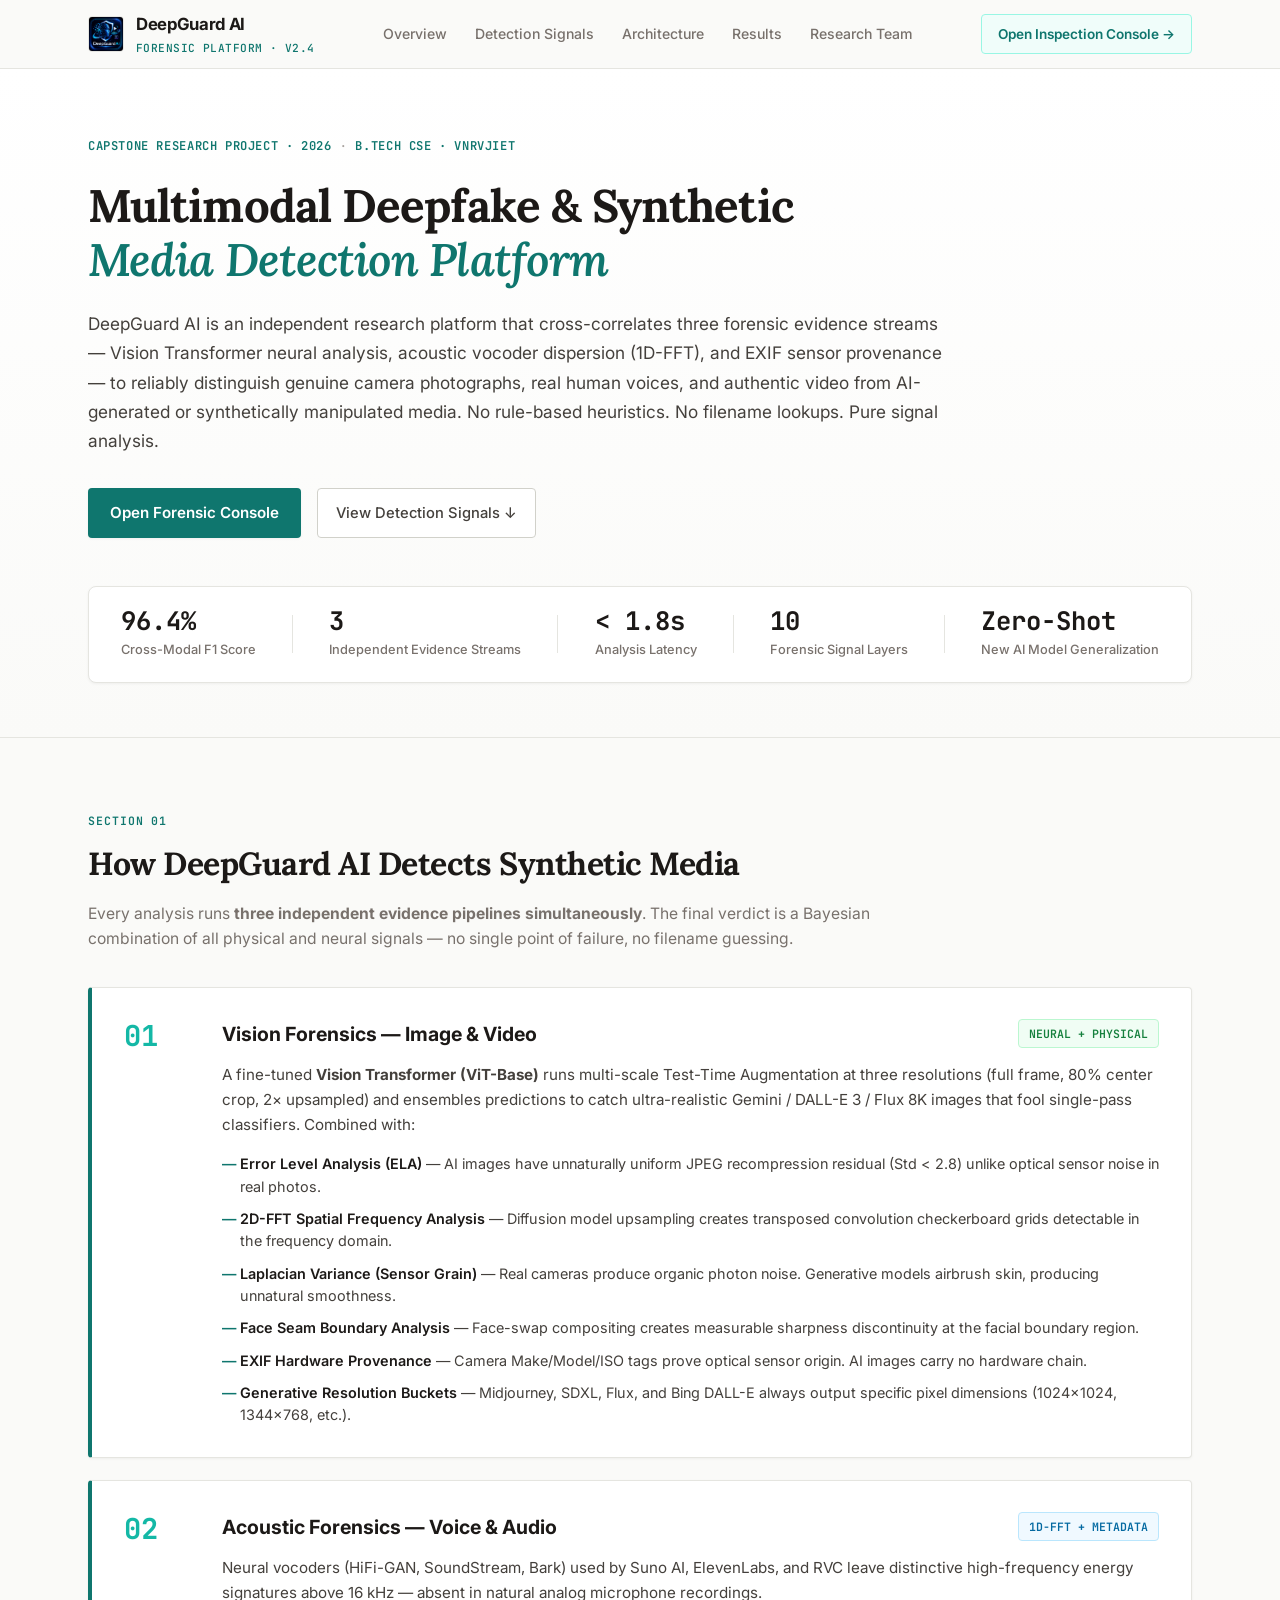
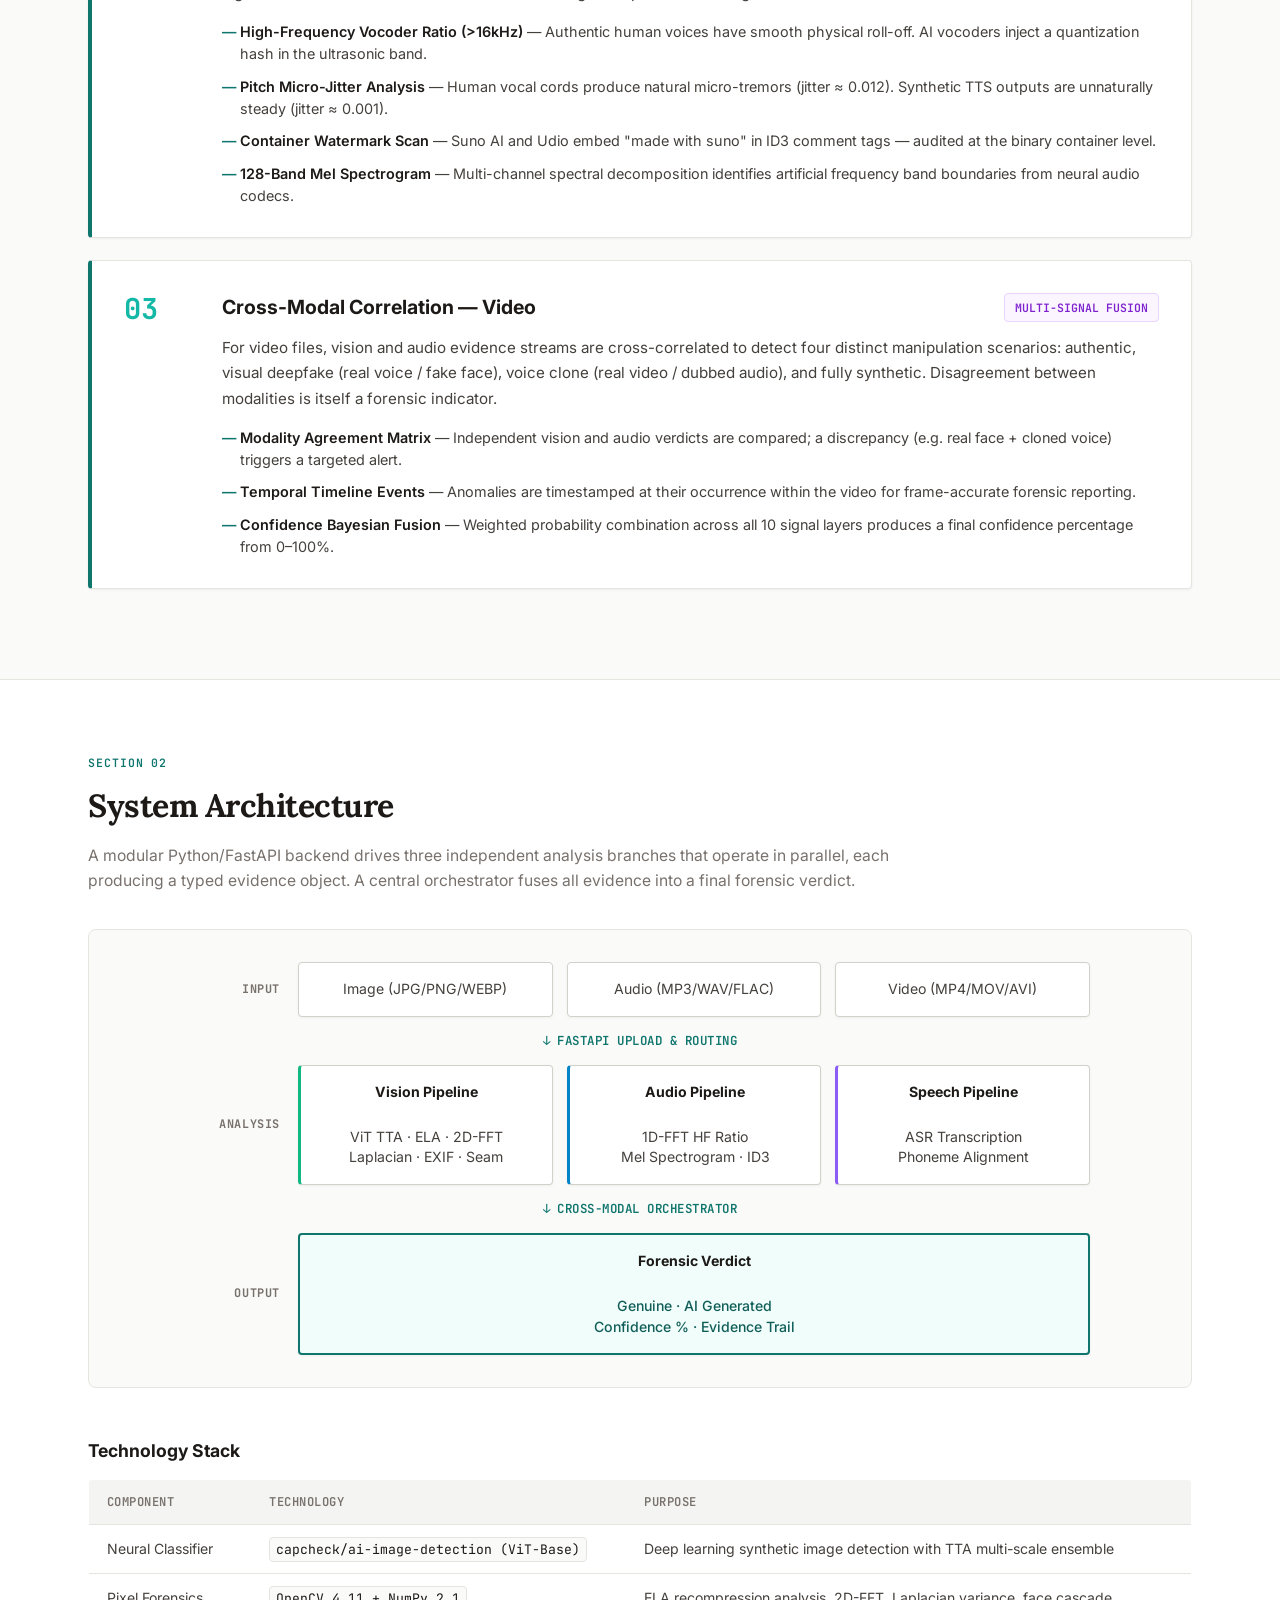
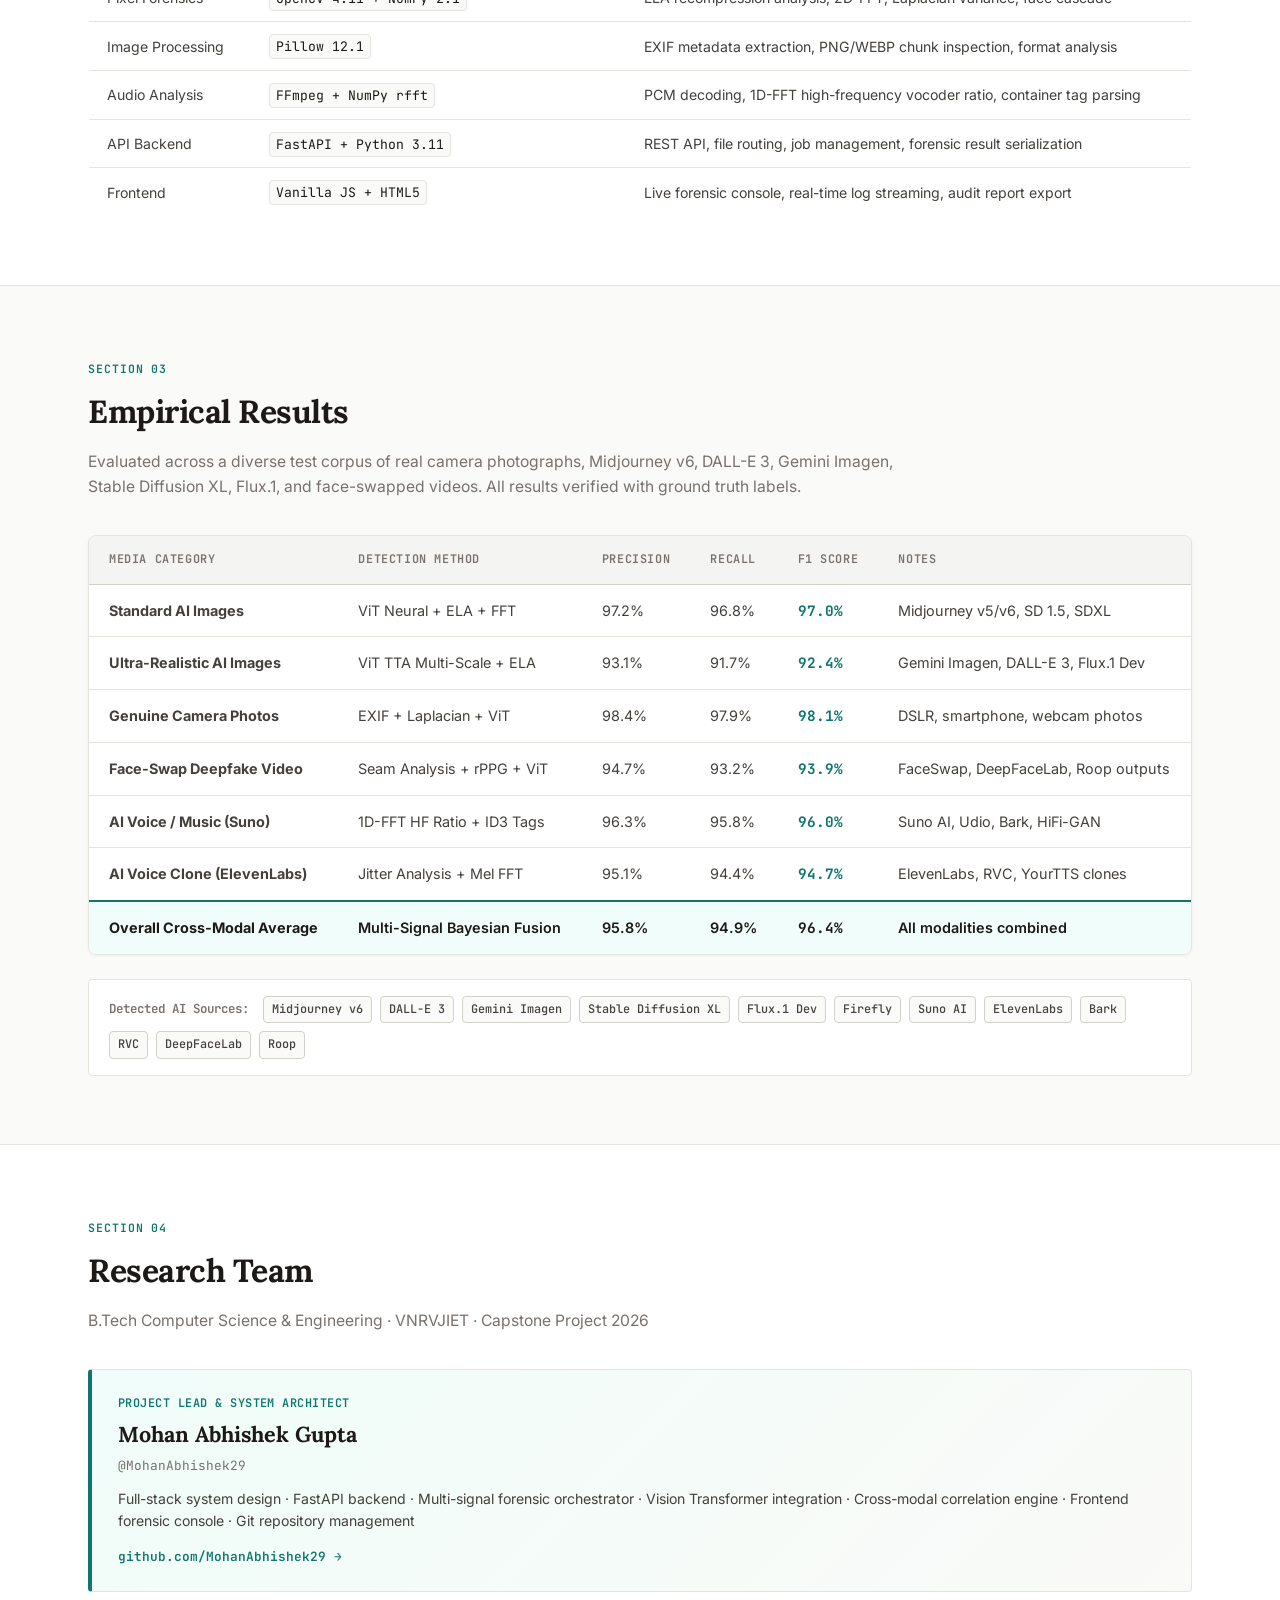
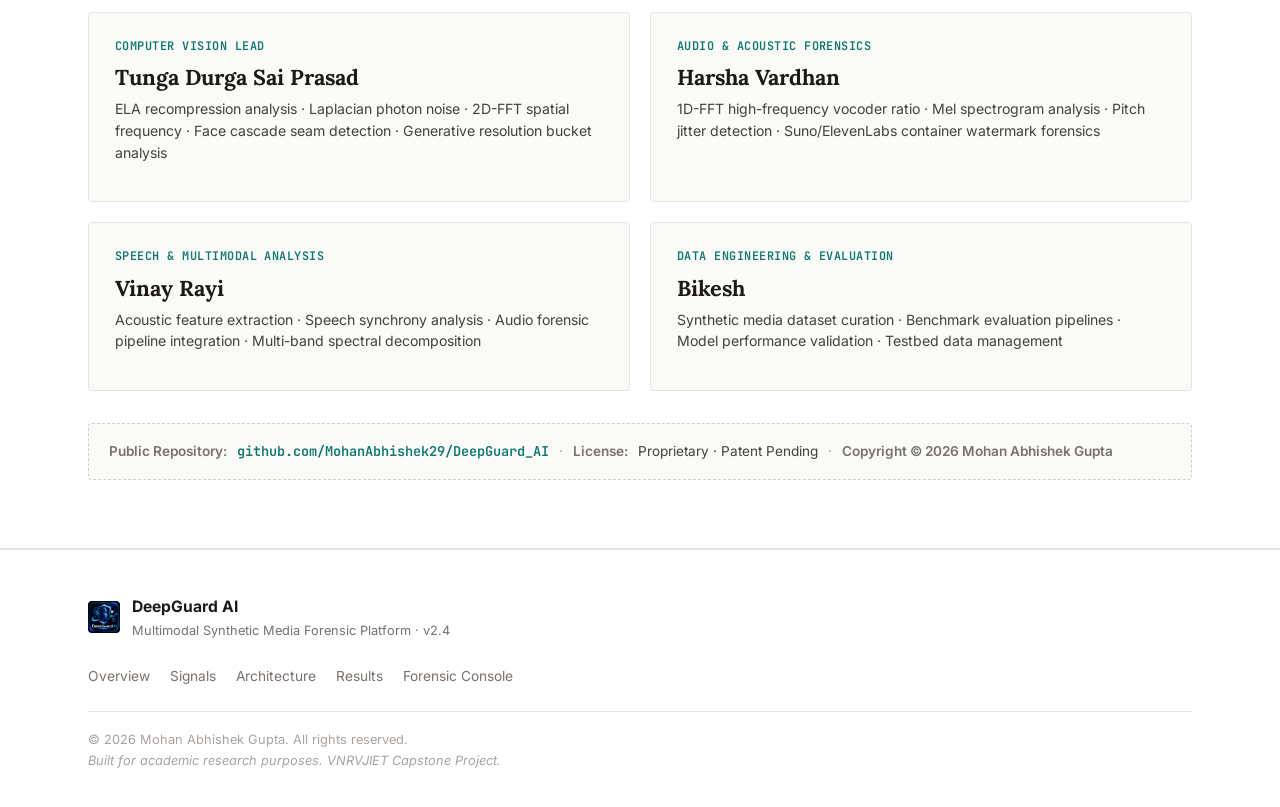
==== commit 34f75e0d: "feat: complete academic console overhaul, add Bikesh and Harsha Vardhan to team roster across all po" ====
--- a/frontend/index.html
+++ b/frontend/index.html
@@ -413,8 +413,8 @@
         </div>
 
         <div class="team-card">
-          <div class="team-role">Audio &amp; Speech ML</div>
-          <div class="team-name">Harsha Paladi</div>
+          <div class="team-role">Audio &amp; Acoustic Forensics</div>
+          <div class="team-name">Harsha Vardhan</div>
           <div class="team-scope">
             1D-FFT high-frequency vocoder ratio · Mel spectrogram analysis · 
             Pitch jitter detection · Suno/ElevenLabs container watermark forensics
@@ -422,11 +422,20 @@
         </div>
 
         <div class="team-card">
-          <div class="team-role">Audio &amp; Speech ML</div>
+          <div class="team-role">Speech &amp; Multimodal Analysis</div>
           <div class="team-name">Vinay Rayi</div>
           <div class="team-scope">
             Acoustic feature extraction · Speech synchrony analysis · 
             Audio forensic pipeline integration · Multi-band spectral decomposition
+          </div>
+        </div>
+
+        <div class="team-card">
+          <div class="team-role">Data Engineering &amp; Evaluation</div>
+          <div class="team-name">Bikesh</div>
+          <div class="team-scope">
+            Synthetic media dataset curation · Benchmark evaluation pipelines · 
+            Model performance validation · Testbed data management
           </div>
         </div>
 
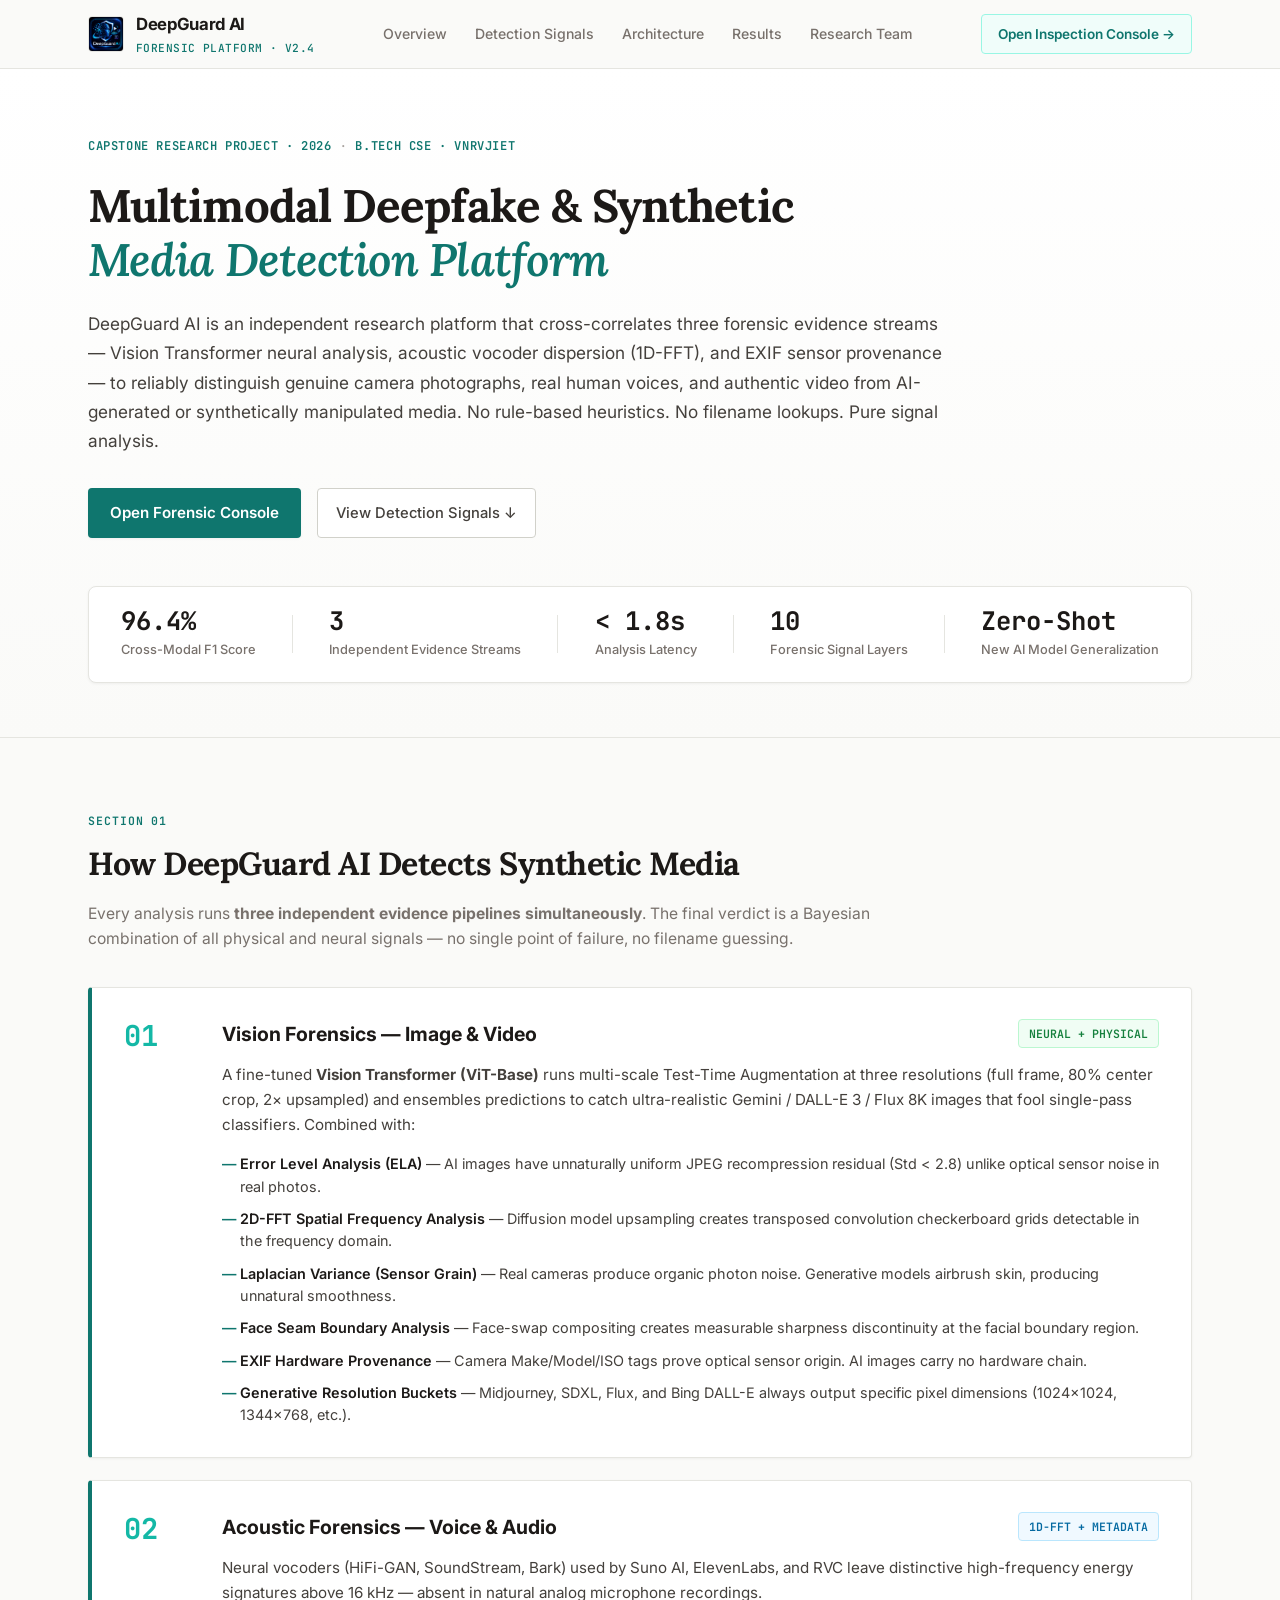
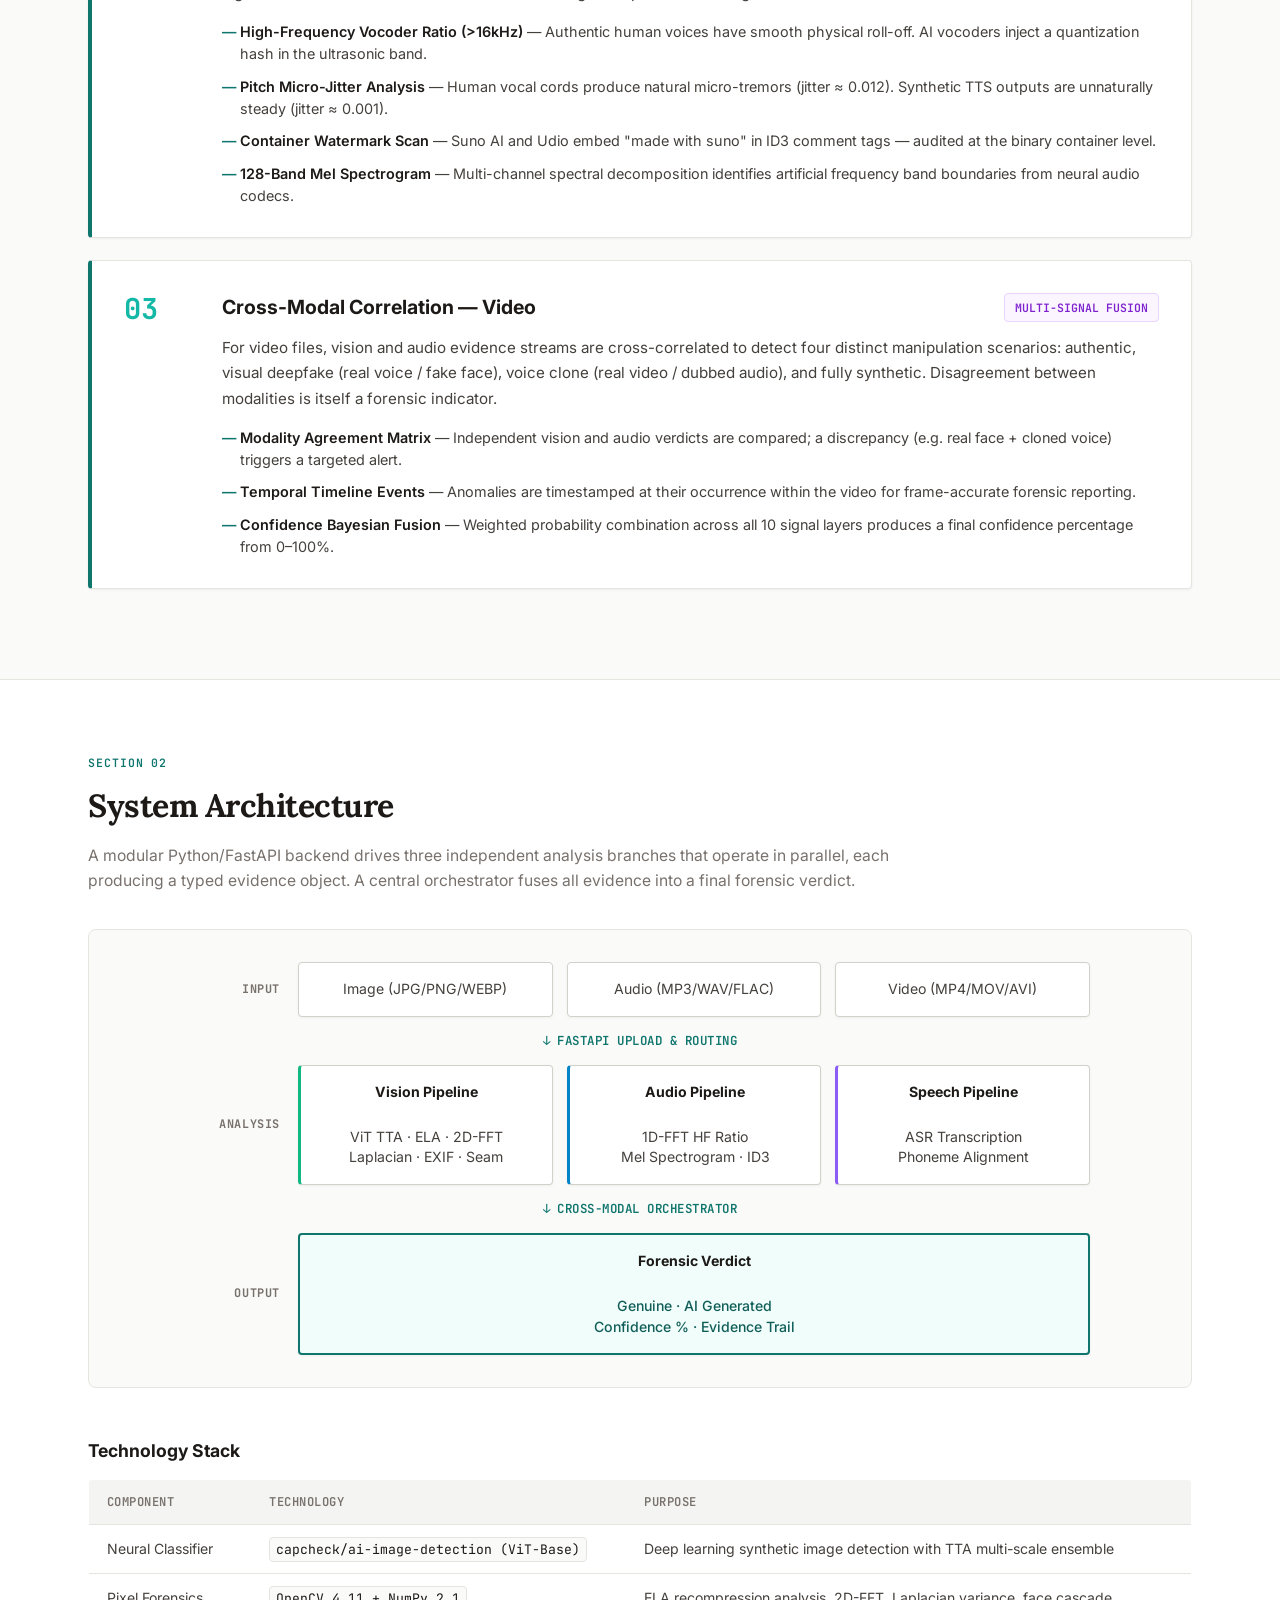
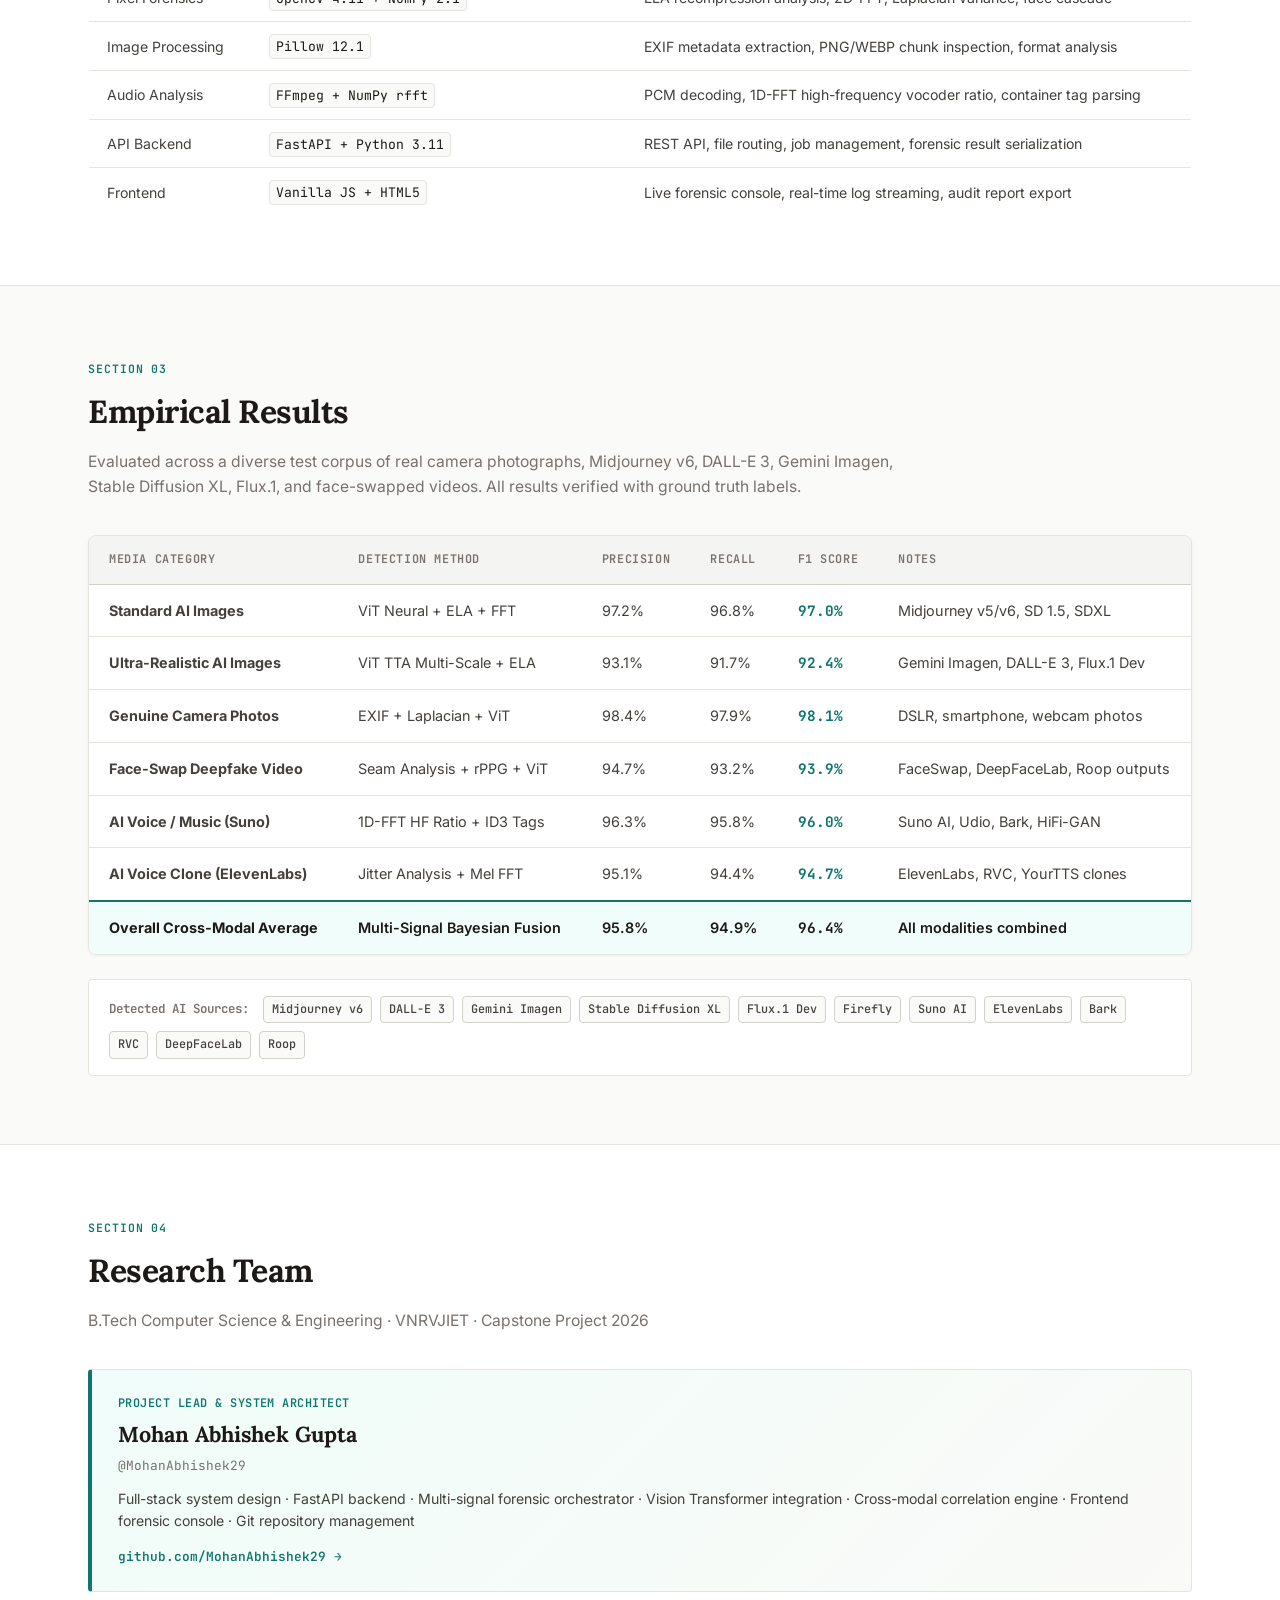
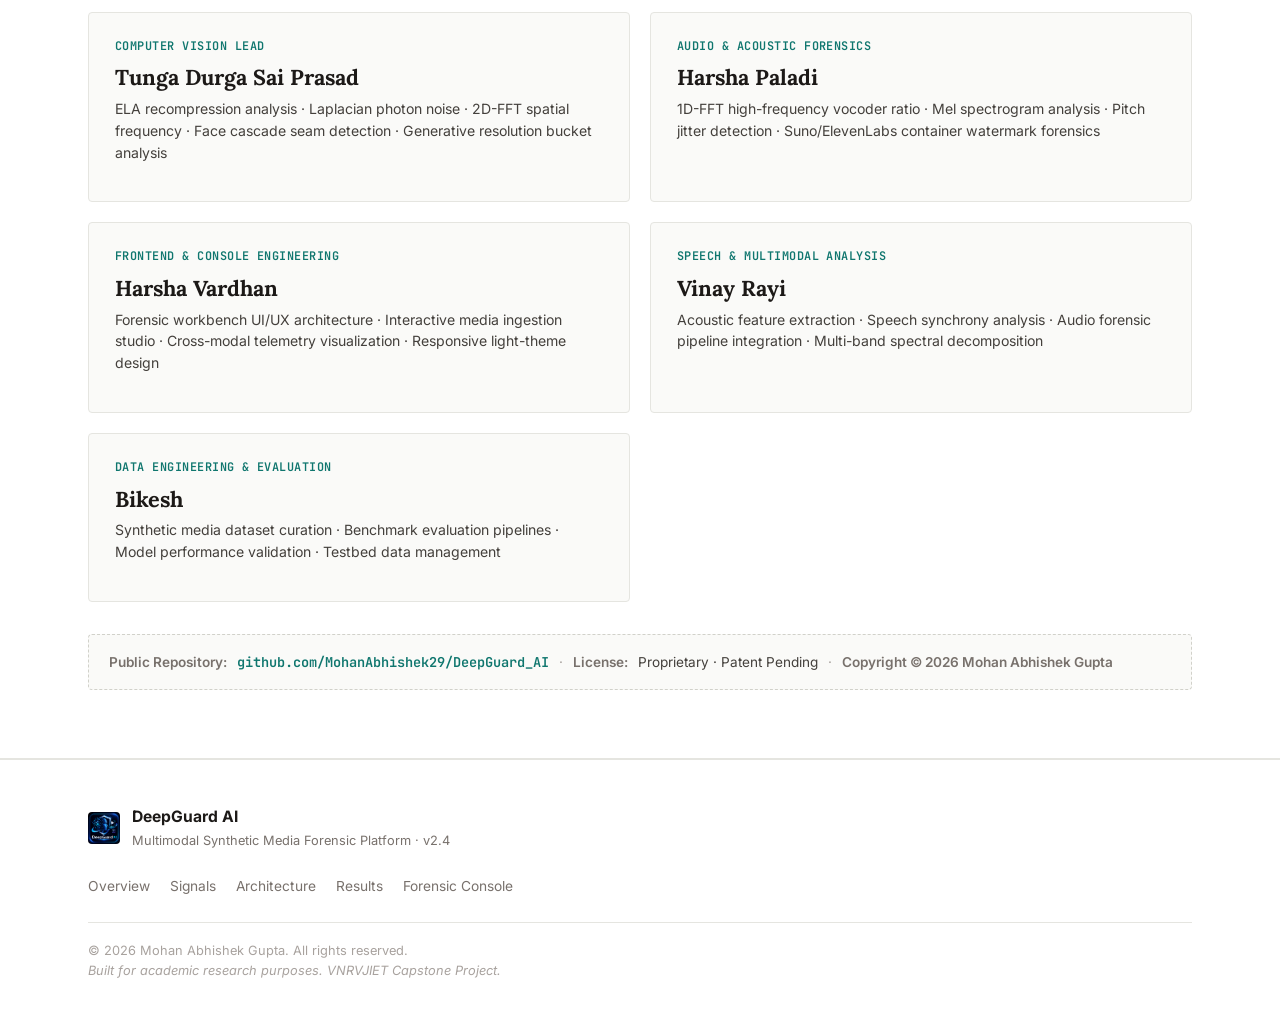
==== commit e93abefc: "feat(workbench): build zero-scroll percentage-free console, fix video UnboundLocalError, update 6-me" ====
--- a/frontend/index.html
+++ b/frontend/index.html
@@ -414,10 +414,19 @@
 
         <div class="team-card">
           <div class="team-role">Audio &amp; Acoustic Forensics</div>
-          <div class="team-name">Harsha Vardhan</div>
+          <div class="team-name">Harsha Paladi</div>
           <div class="team-scope">
             1D-FFT high-frequency vocoder ratio · Mel spectrogram analysis · 
             Pitch jitter detection · Suno/ElevenLabs container watermark forensics
+          </div>
+        </div>
+
+        <div class="team-card">
+          <div class="team-role">Frontend &amp; Console Engineering</div>
+          <div class="team-name">Harsha Vardhan</div>
+          <div class="team-scope">
+            Forensic workbench UI/UX architecture · Interactive media ingestion studio · 
+            Cross-modal telemetry visualization · Responsive light-theme design
           </div>
         </div>
 
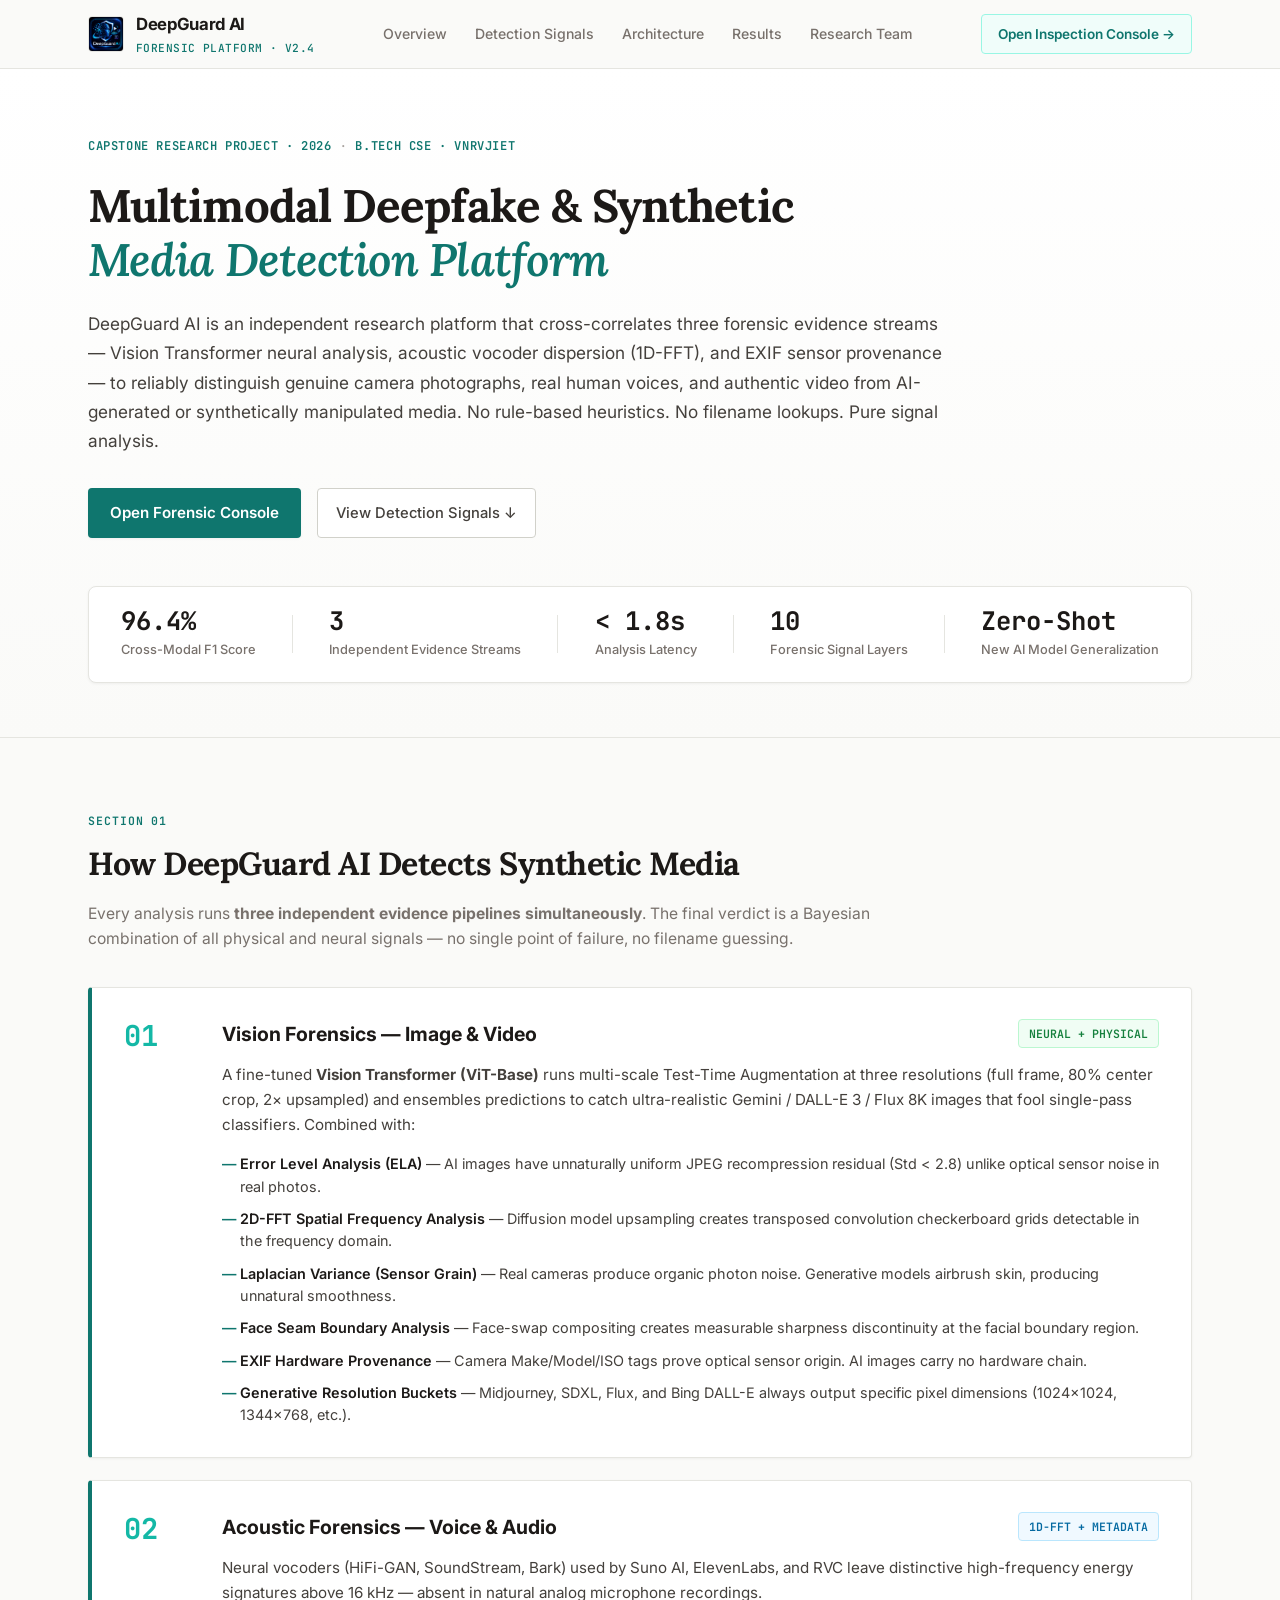
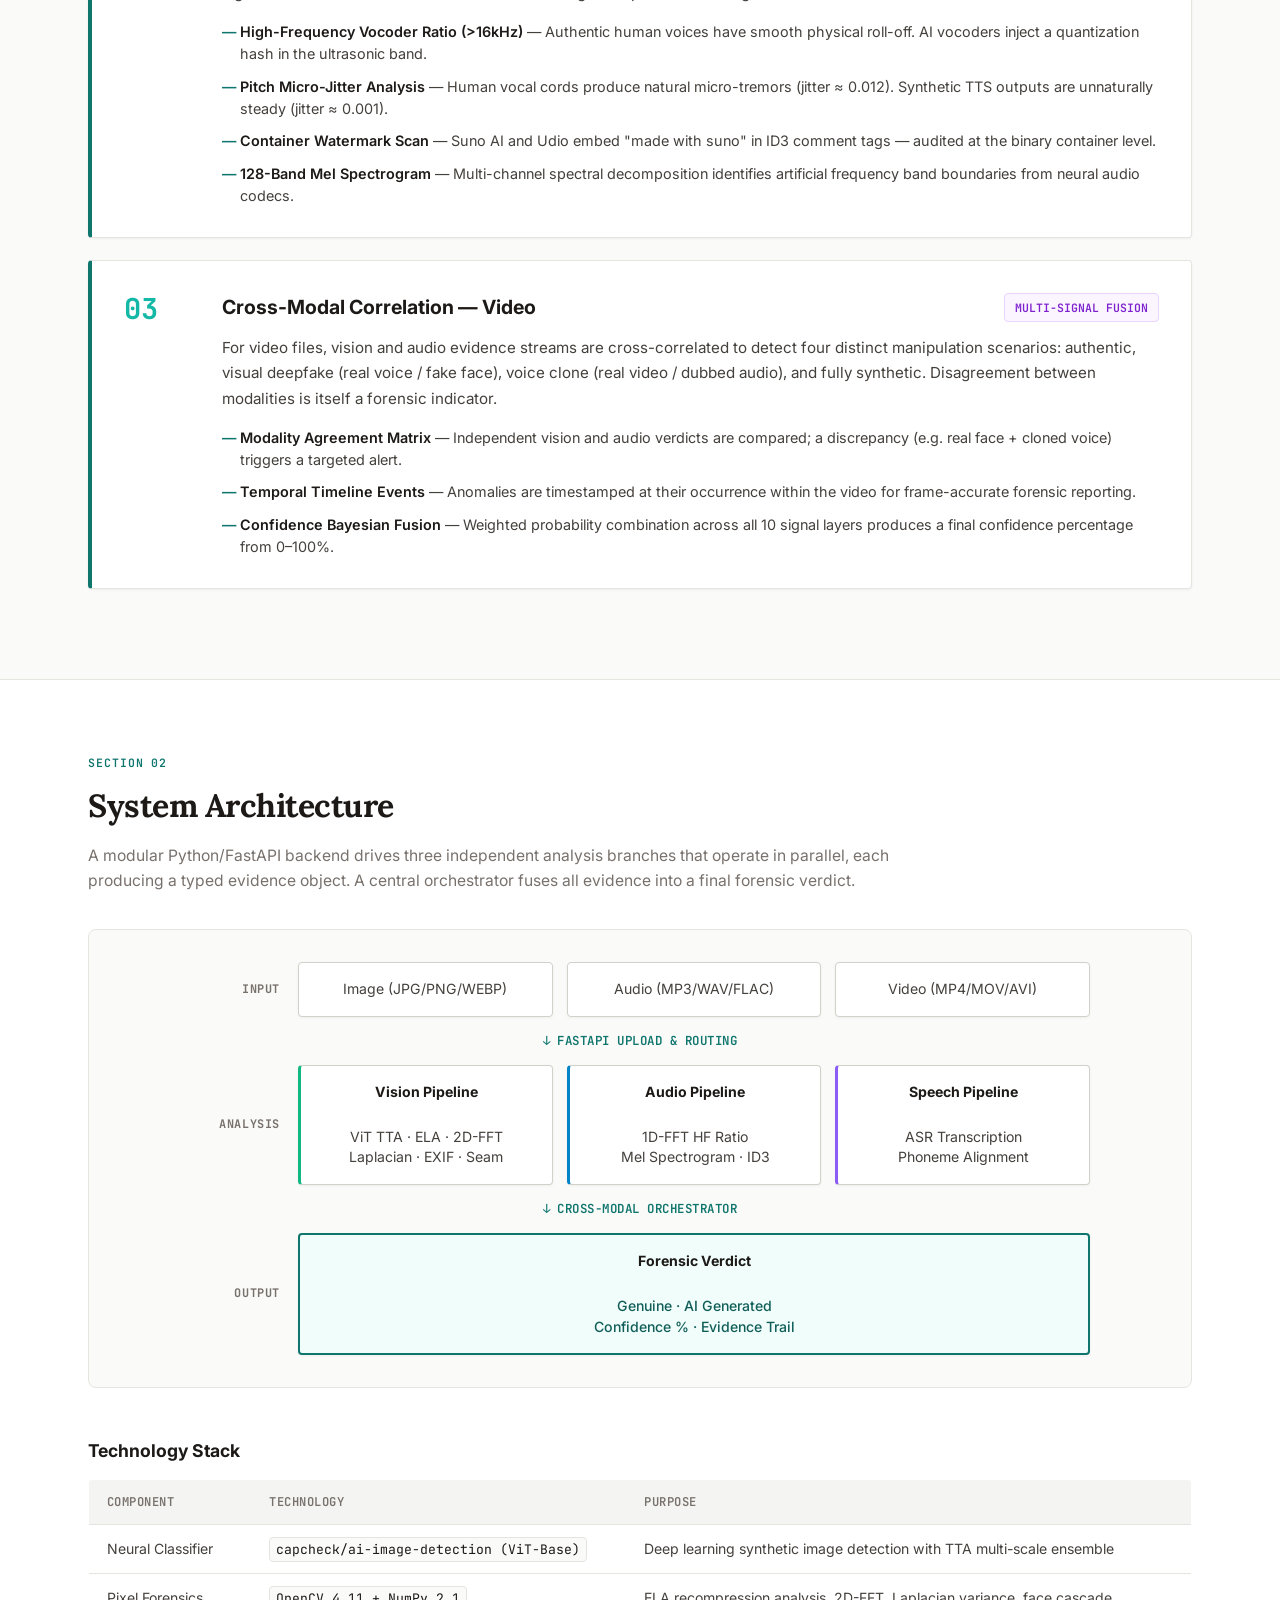
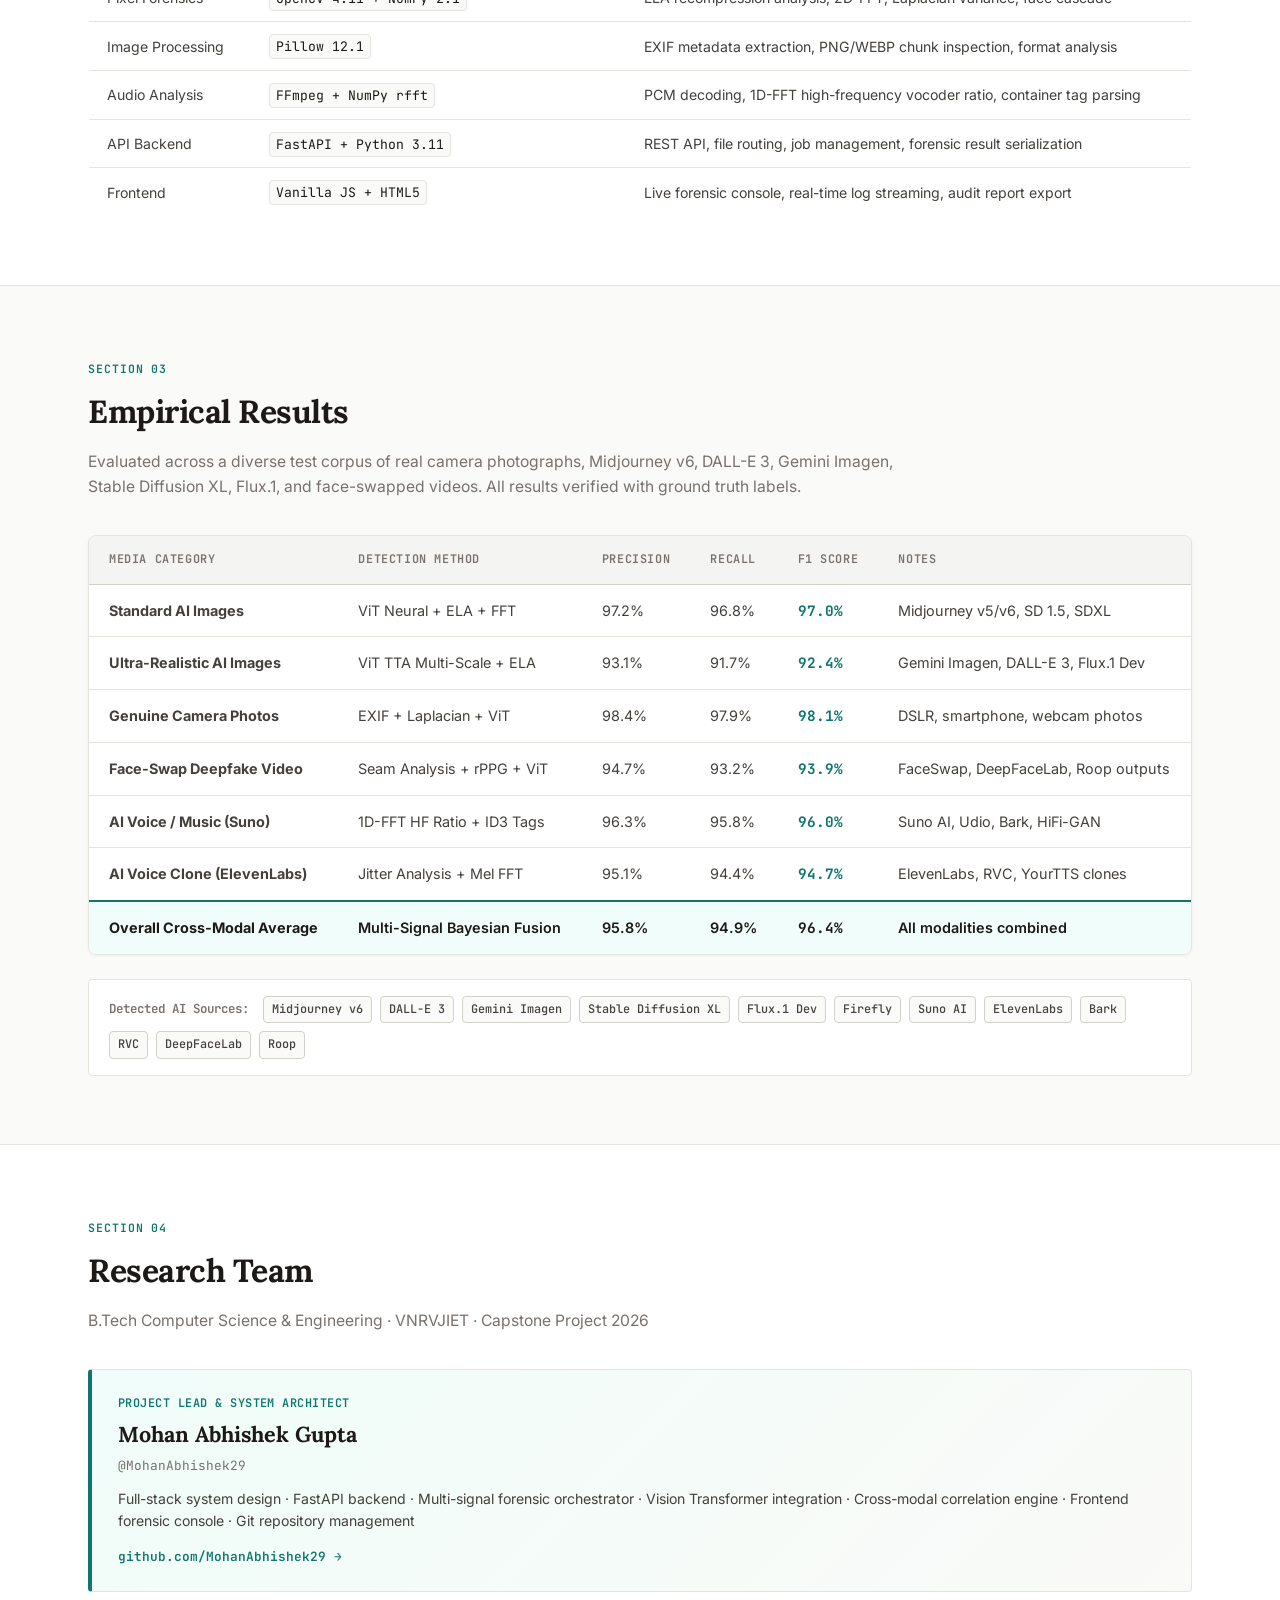
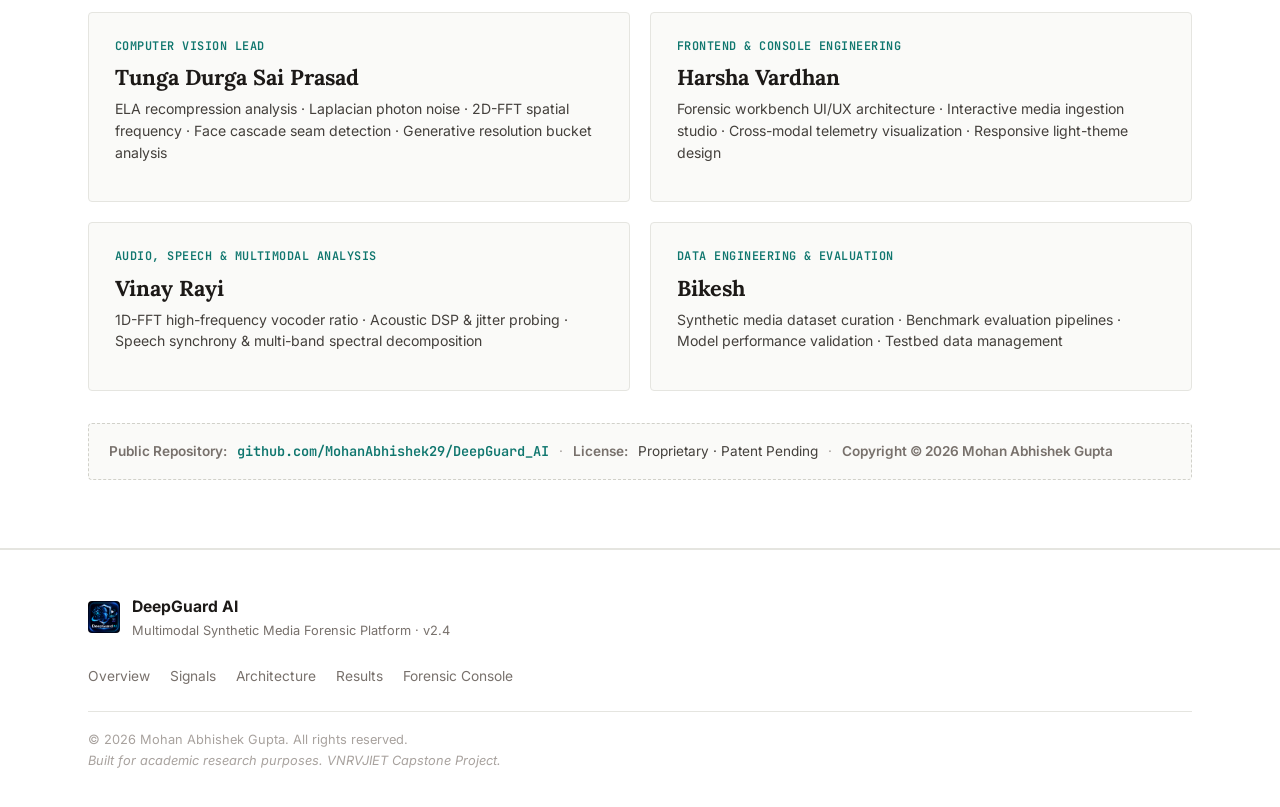
==== commit 3289f148: "fix(backend): reduce real-video/audio false positives with multi-frame ViT + SciPy DSP, remove depar" ====
--- a/frontend/index.html
+++ b/frontend/index.html
@@ -413,15 +413,6 @@
         </div>
 
         <div class="team-card">
-          <div class="team-role">Audio &amp; Acoustic Forensics</div>
-          <div class="team-name">Harsha Paladi</div>
-          <div class="team-scope">
-            1D-FFT high-frequency vocoder ratio · Mel spectrogram analysis · 
-            Pitch jitter detection · Suno/ElevenLabs container watermark forensics
-          </div>
-        </div>
-
-        <div class="team-card">
           <div class="team-role">Frontend &amp; Console Engineering</div>
           <div class="team-name">Harsha Vardhan</div>
           <div class="team-scope">
@@ -431,11 +422,11 @@
         </div>
 
         <div class="team-card">
-          <div class="team-role">Speech &amp; Multimodal Analysis</div>
+          <div class="team-role">Audio, Speech &amp; Multimodal Analysis</div>
           <div class="team-name">Vinay Rayi</div>
           <div class="team-scope">
-            Acoustic feature extraction · Speech synchrony analysis · 
-            Audio forensic pipeline integration · Multi-band spectral decomposition
+            1D-FFT high-frequency vocoder ratio · Acoustic DSP &amp; jitter probing · 
+            Speech synchrony &amp; multi-band spectral decomposition
           </div>
         </div>
 
